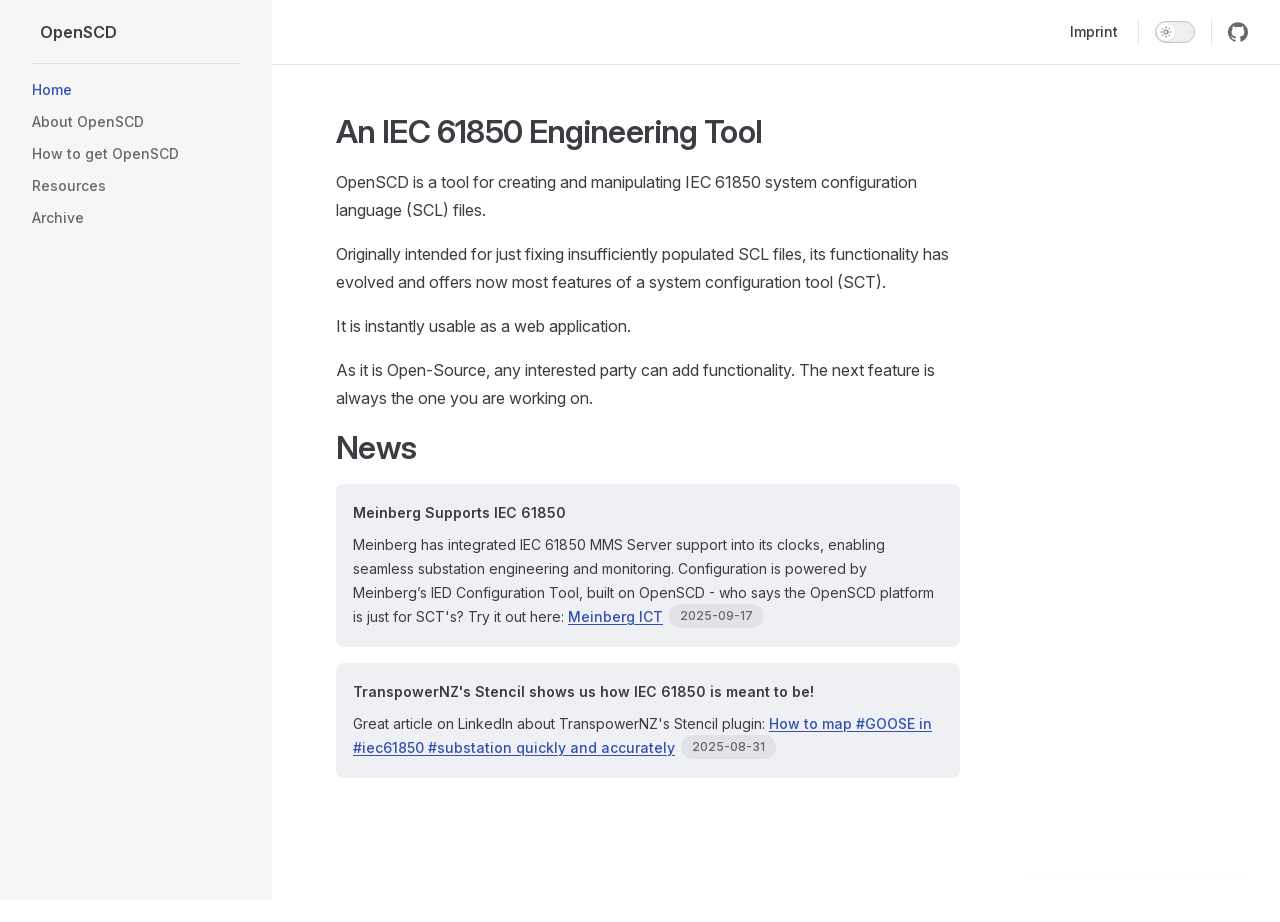
==== index.html @ 410b3055 "Updates" ====
<!DOCTYPE html>
<html lang="en-US" dir="ltr">
  <head>
    <meta charset="utf-8">
    <meta name="viewport" content="width=device-width,initial-scale=1">
    <title>An IEC 61850 Engineering Tool | OpenSCD</title>
    <meta name="description" content="Open Source System Configuration Designer">
    <meta name="generator" content="VitePress v1.6.4">
    <link rel="preload stylesheet" href="/assets/style.BOSx6zLo.css" as="style">
    <link rel="preload stylesheet" href="/vp-icons.css" as="style">
    
    <script type="module" src="/assets/app.Bsr6xIsz.js"></script>
    <link rel="preload" href="/assets/inter-roman-latin.Di8DUHzh.woff2" as="font" type="font/woff2" crossorigin="">
    <link rel="modulepreload" href="/assets/chunks/theme.sZMdFR61.js">
    <link rel="modulepreload" href="/assets/chunks/framework.BD_Yrv4e.js">
    <link rel="modulepreload" href="/assets/index.md.Cbpu2ytN.lean.js">
    <script id="check-dark-mode">(()=>{const e=localStorage.getItem("vitepress-theme-appearance")||"auto",a=window.matchMedia("(prefers-color-scheme: dark)").matches;(!e||e==="auto"?a:e==="dark")&&document.documentElement.classList.add("dark")})();</script>
    <script id="check-mac-os">document.documentElement.classList.toggle("mac",/Mac|iPhone|iPod|iPad/i.test(navigator.platform));</script>
  </head>
  <body>
    <div id="app"><div class="Layout" data-v-5d98c3a5><!--[--><!--]--><!--[--><span tabindex="-1" data-v-0b0ada53></span><a href="#VPContent" class="VPSkipLink visually-hidden" data-v-0b0ada53>Skip to content</a><!--]--><!----><header class="VPNav" data-v-5d98c3a5 data-v-ae24b3ad><div class="VPNavBar" data-v-ae24b3ad data-v-6aa21345><div class="wrapper" data-v-6aa21345><div class="container" data-v-6aa21345><div class="title" data-v-6aa21345><div class="VPNavBarTitle has-sidebar" data-v-6aa21345 data-v-1168a8e4><a class="title" href="/" data-v-1168a8e4><!--[--><!--]--><!--[--><img class="VPImage logo" src="/logo.png" alt data-v-8426fc1a><!--]--><span data-v-1168a8e4>OpenSCD</span><!--[--><!--]--></a></div></div><div class="content" data-v-6aa21345><div class="content-body" data-v-6aa21345><!--[--><!--]--><div class="VPNavBarSearch search" data-v-6aa21345><!----></div><nav aria-labelledby="main-nav-aria-label" class="VPNavBarMenu menu" data-v-6aa21345 data-v-dc692963><span id="main-nav-aria-label" class="visually-hidden" data-v-dc692963> Main Navigation </span><!--[--><!--[--><a class="VPLink link VPNavBarMenuLink" href="/imprint.html" tabindex="0" data-v-dc692963 data-v-e56f3d57><!--[--><span data-v-e56f3d57>Imprint</span><!--]--></a><!--]--><!--]--></nav><!----><div class="VPNavBarAppearance appearance" data-v-6aa21345 data-v-6c893767><button class="VPSwitch VPSwitchAppearance" type="button" role="switch" title aria-checked="false" data-v-6c893767 data-v-5337faa4 data-v-1d5665e3><span class="check" data-v-1d5665e3><span class="icon" data-v-1d5665e3><!--[--><span class="vpi-sun sun" data-v-5337faa4></span><span class="vpi-moon moon" data-v-5337faa4></span><!--]--></span></span></button></div><div class="VPSocialLinks VPNavBarSocialLinks social-links" data-v-6aa21345 data-v-0394ad82 data-v-7bc22406><!--[--><a class="VPSocialLink no-icon" href="https://github.com/OMICRONEnergyOSS" aria-label="github" target="_blank" rel="noopener" data-v-7bc22406 data-v-bd121fe5><span class="vpi-social-github"></span></a><!--]--></div><div class="VPFlyout VPNavBarExtra extra" data-v-6aa21345 data-v-bb2aa2f0 data-v-cf11d7a2><button type="button" class="button" aria-haspopup="true" aria-expanded="false" aria-label="extra navigation" data-v-cf11d7a2><span class="vpi-more-horizontal icon" data-v-cf11d7a2></span></button><div class="menu" data-v-cf11d7a2><div class="VPMenu" data-v-cf11d7a2 data-v-b98bc113><!----><!--[--><!--[--><!----><div class="group" data-v-bb2aa2f0><div class="item appearance" data-v-bb2aa2f0><p class="label" data-v-bb2aa2f0>Appearance</p><div class="appearance-action" data-v-bb2aa2f0><button class="VPSwitch VPSwitchAppearance" type="button" role="switch" title aria-checked="false" data-v-bb2aa2f0 data-v-5337faa4 data-v-1d5665e3><span class="check" data-v-1d5665e3><span class="icon" data-v-1d5665e3><!--[--><span class="vpi-sun sun" data-v-5337faa4></span><span class="vpi-moon moon" data-v-5337faa4></span><!--]--></span></span></button></div></div></div><div class="group" data-v-bb2aa2f0><div class="item social-links" data-v-bb2aa2f0><div class="VPSocialLinks social-links-list" data-v-bb2aa2f0 data-v-7bc22406><!--[--><a class="VPSocialLink no-icon" href="https://github.com/OMICRONEnergyOSS" aria-label="github" target="_blank" rel="noopener" data-v-7bc22406 data-v-bd121fe5><span class="vpi-social-github"></span></a><!--]--></div></div></div><!--]--><!--]--></div></div></div><!--[--><!--]--><button type="button" class="VPNavBarHamburger hamburger" aria-label="mobile navigation" aria-expanded="false" aria-controls="VPNavScreen" data-v-6aa21345 data-v-e5dd9c1c><span class="container" data-v-e5dd9c1c><span class="top" data-v-e5dd9c1c></span><span class="middle" data-v-e5dd9c1c></span><span class="bottom" data-v-e5dd9c1c></span></span></button></div></div></div></div><div class="divider" data-v-6aa21345><div class="divider-line" data-v-6aa21345></div></div></div><!----></header><div class="VPLocalNav has-sidebar empty" data-v-5d98c3a5 data-v-a6f0e41e><div class="container" data-v-a6f0e41e><button class="menu" aria-expanded="false" aria-controls="VPSidebarNav" data-v-a6f0e41e><span class="vpi-align-left menu-icon" data-v-a6f0e41e></span><span class="menu-text" data-v-a6f0e41e>Menu</span></button><div class="VPLocalNavOutlineDropdown" style="--vp-vh:0px;" data-v-a6f0e41e data-v-8a42e2b4><button data-v-8a42e2b4>Return to top</button><!----></div></div></div><aside class="VPSidebar" data-v-5d98c3a5 data-v-319d5ca6><div class="curtain" data-v-319d5ca6></div><nav class="nav" id="VPSidebarNav" aria-labelledby="sidebar-aria-label" tabindex="-1" data-v-319d5ca6><span class="visually-hidden" id="sidebar-aria-label" data-v-319d5ca6> Sidebar Navigation </span><!--[--><!--]--><!--[--><div class="no-transition group" data-v-c40bc020><section class="VPSidebarItem level-0 has-active" data-v-c40bc020 data-v-b3fd67f8><!----><div class="items" data-v-b3fd67f8><!--[--><div class="VPSidebarItem level-1 is-link" data-v-b3fd67f8 data-v-b3fd67f8><div class="item" data-v-b3fd67f8><div class="indicator" data-v-b3fd67f8></div><a class="VPLink link link" href="/" data-v-b3fd67f8><!--[--><p class="text" data-v-b3fd67f8>Home</p><!--]--></a><!----></div><!----></div><div class="VPSidebarItem level-1 is-link" data-v-b3fd67f8 data-v-b3fd67f8><div class="item" data-v-b3fd67f8><div class="indicator" data-v-b3fd67f8></div><a class="VPLink link link" href="/about.html" data-v-b3fd67f8><!--[--><p class="text" data-v-b3fd67f8>About OpenSCD</p><!--]--></a><!----></div><!----></div><div class="VPSidebarItem level-1 is-link" data-v-b3fd67f8 data-v-b3fd67f8><div class="item" data-v-b3fd67f8><div class="indicator" data-v-b3fd67f8></div><a class="VPLink link link" href="/get.html" data-v-b3fd67f8><!--[--><p class="text" data-v-b3fd67f8>How to get OpenSCD</p><!--]--></a><!----></div><!----></div><div class="VPSidebarItem level-1 is-link" data-v-b3fd67f8 data-v-b3fd67f8><div class="item" data-v-b3fd67f8><div class="indicator" data-v-b3fd67f8></div><a class="VPLink link link" href="/resources.html" data-v-b3fd67f8><!--[--><p class="text" data-v-b3fd67f8>Resources</p><!--]--></a><!----></div><!----></div><div class="VPSidebarItem level-1 is-link" data-v-b3fd67f8 data-v-b3fd67f8><div class="item" data-v-b3fd67f8><div class="indicator" data-v-b3fd67f8></div><a class="VPLink link link" href="/archive.html" data-v-b3fd67f8><!--[--><p class="text" data-v-b3fd67f8>Archive</p><!--]--></a><!----></div><!----></div><!--]--></div></section></div><!--]--><!--[--><!--]--></nav></aside><div class="VPContent has-sidebar" id="VPContent" data-v-5d98c3a5 data-v-1428d186><div class="VPDoc has-sidebar has-aside" data-v-1428d186 data-v-39a288b8><!--[--><!--]--><div class="container" data-v-39a288b8><div class="aside" data-v-39a288b8><div class="aside-curtain" data-v-39a288b8></div><div class="aside-container" data-v-39a288b8><div class="aside-content" data-v-39a288b8><div class="VPDocAside" data-v-39a288b8 data-v-3f215769><!--[--><!--]--><!--[--><!--]--><nav aria-labelledby="doc-outline-aria-label" class="VPDocAsideOutline" data-v-3f215769 data-v-a5bbad30><div class="content" data-v-a5bbad30><div class="outline-marker" data-v-a5bbad30></div><div aria-level="2" class="outline-title" id="doc-outline-aria-label" role="heading" data-v-a5bbad30>On this page</div><ul class="VPDocOutlineItem root" data-v-a5bbad30 data-v-b933a997><!--[--><!--]--></ul></div></nav><!--[--><!--]--><div class="spacer" data-v-3f215769></div><!--[--><!--]--><!----><!--[--><!--]--><!--[--><!--]--></div></div></div></div><div class="content" data-v-39a288b8><div class="content-container" data-v-39a288b8><!--[--><!--]--><main class="main" data-v-39a288b8><div style="position:relative;" class="vp-doc _" data-v-39a288b8><div><h1 id="an-iec-61850-engineering-tool" tabindex="-1">An IEC 61850 Engineering Tool <a class="header-anchor" href="#an-iec-61850-engineering-tool" aria-label="Permalink to &quot;An IEC 61850 Engineering Tool&quot;">​</a></h1><p>OpenSCD is a tool for creating and manipulating IEC 61850 system configuration language (SCL) files.</p><p>Originally intended for just fixing insufficiently populated SCL files, its functionality has evolved and offers now most features of a system configuration tool (SCT).</p><p>It is instantly usable as a web application.</p><p>As it is Open-Source, any interested party can add functionality. The next feature is always the one you are working on.</p><h1 id="news" tabindex="-1">News <a class="header-anchor" href="#news" aria-label="Permalink to &quot;News&quot;">​</a></h1><div class="info custom-block"><p class="custom-block-title">Meinberg Supports IEC 61850</p><p>Meinberg has integrated IEC 61850 MMS Server support into its clocks, enabling seamless substation engineering and monitoring. Configuration is powered by Meinberg’s IED Configuration Tool, built on OpenSCD - who says the OpenSCD platform is just for SCT&#39;s? Try it out here: <a href="https://meinberg-sync.github.io/mbg-open-scd" target="_blank" rel="noreferrer">Meinberg ICT</a> <span class="VPBadge info"><!--[-->2025-09-17<!--]--></span></p></div><div class="info custom-block"><p class="custom-block-title">TranspowerNZ&#39;s Stencil shows us how IEC 61850 is meant to be!</p><p>Great article on LinkedIn about TranspowerNZ&#39;s Stencil plugin: <a href="https://www.linkedin.com/feed/update/urn:li:activity:7362026193035939842/" target="_blank" rel="noreferrer">How to map #GOOSE in #iec61850 #substation quickly and accurately</a> <span class="VPBadge info"><!--[-->2025-08-31<!--]--></span></p></div></div></div></main><!----><!--[--><!--]--></div></div></div><!--[--><!--]--></div></div><footer class="VPFooter has-sidebar" data-v-5d98c3a5 data-v-e315a0ad><div class="container" data-v-e315a0ad><p class="message" data-v-e315a0ad>This project is licensed under the Apache License 2.0</p><p class="copyright" data-v-e315a0ad>Copyright © 2022 OMICRON electronics GmbH</p></div></footer><!--[--><!--]--></div></div>
    <script>window.__VP_HASH_MAP__=JSON.parse("{\"about.md\":\"CYHc0SKb\",\"archive.md\":\"7HQ82bVo\",\"get.md\":\"CptRTWkY\",\"imprint.md\":\"DN02DMeR\",\"index.md\":\"Cbpu2ytN\",\"resources.md\":\"CSwoqFav\"}");window.__VP_SITE_DATA__=JSON.parse("{\"lang\":\"en-US\",\"dir\":\"ltr\",\"title\":\"OpenSCD\",\"description\":\"Open Source System Configuration Designer\",\"base\":\"/\",\"head\":[],\"router\":{\"prefetchLinks\":true},\"appearance\":true,\"themeConfig\":{\"nav\":[{\"link\":\"imprint\",\"text\":\"Imprint\"}],\"sidebar\":[{\"link\":\"/\",\"text\":\"Home\",\"docFooterText\":\"Copyright © 2022 OMICRON electronics GmbH\"},{\"link\":\"about\",\"text\":\"About OpenSCD\"},{\"link\":\"get\",\"text\":\"How to get OpenSCD\"},{\"link\":\"resources\",\"text\":\"Resources\"},{\"link\":\"archive\",\"text\":\"Archive\"}],\"socialLinks\":[{\"icon\":\"github\",\"link\":\"https://github.com/OMICRONEnergyOSS\"}],\"logo\":\"/logo.png\",\"outline\":[2,3],\"footer\":{\"message\":\"This project is licensed under the Apache License 2.0\",\"copyright\":\"Copyright © 2022 OMICRON electronics GmbH\"},\"docFooter\":{\"prev\":false,\"next\":false}},\"locales\":{},\"scrollOffset\":134,\"cleanUrls\":false}");</script>
    
  </body>
</html>
---- assets/style.BOSx6zLo.css ----
@font-face{font-family:Inter;font-style:normal;font-weight:100 900;font-display:swap;src:url(/assets/inter-roman-cyrillic-ext.BBPuwvHQ.woff2) format("woff2");unicode-range:U+0460-052F,U+1C80-1C88,U+20B4,U+2DE0-2DFF,U+A640-A69F,U+FE2E-FE2F}@font-face{font-family:Inter;font-style:normal;font-weight:100 900;font-display:swap;src:url(/assets/inter-roman-cyrillic.C5lxZ8CY.woff2) format("woff2");unicode-range:U+0301,U+0400-045F,U+0490-0491,U+04B0-04B1,U+2116}@font-face{font-family:Inter;font-style:normal;font-weight:100 900;font-display:swap;src:url(/assets/inter-roman-greek-ext.CqjqNYQ-.woff2) format("woff2");unicode-range:U+1F00-1FFF}@font-face{font-family:Inter;font-style:normal;font-weight:100 900;font-display:swap;src:url(/assets/inter-roman-greek.BBVDIX6e.woff2) format("woff2");unicode-range:U+0370-0377,U+037A-037F,U+0384-038A,U+038C,U+038E-03A1,U+03A3-03FF}@font-face{font-family:Inter;font-style:normal;font-weight:100 900;font-display:swap;src:url(/assets/inter-roman-vietnamese.BjW4sHH5.woff2) format("woff2");unicode-range:U+0102-0103,U+0110-0111,U+0128-0129,U+0168-0169,U+01A0-01A1,U+01AF-01B0,U+0300-0301,U+0303-0304,U+0308-0309,U+0323,U+0329,U+1EA0-1EF9,U+20AB}@font-face{font-family:Inter;font-style:normal;font-weight:100 900;font-display:swap;src:url(/assets/inter-roman-latin-ext.4ZJIpNVo.woff2) format("woff2");unicode-range:U+0100-02AF,U+0304,U+0308,U+0329,U+1E00-1E9F,U+1EF2-1EFF,U+2020,U+20A0-20AB,U+20AD-20C0,U+2113,U+2C60-2C7F,U+A720-A7FF}@font-face{font-family:Inter;font-style:normal;font-weight:100 900;font-display:swap;src:url(/assets/inter-roman-latin.Di8DUHzh.woff2) format("woff2");unicode-range:U+0000-00FF,U+0131,U+0152-0153,U+02BB-02BC,U+02C6,U+02DA,U+02DC,U+0304,U+0308,U+0329,U+2000-206F,U+2074,U+20AC,U+2122,U+2191,U+2193,U+2212,U+2215,U+FEFF,U+FFFD}@font-face{font-family:Inter;font-style:italic;font-weight:100 900;font-display:swap;src:url(/assets/inter-italic-cyrillic-ext.r48I6akx.woff2) format("woff2");unicode-range:U+0460-052F,U+1C80-1C88,U+20B4,U+2DE0-2DFF,U+A640-A69F,U+FE2E-FE2F}@font-face{font-family:Inter;font-style:italic;font-weight:100 900;font-display:swap;src:url(/assets/inter-italic-cyrillic.By2_1cv3.woff2) format("woff2");unicode-range:U+0301,U+0400-045F,U+0490-0491,U+04B0-04B1,U+2116}@font-face{font-family:Inter;font-style:italic;font-weight:100 900;font-display:swap;src:url(/assets/inter-italic-greek-ext.1u6EdAuj.woff2) format("woff2");unicode-range:U+1F00-1FFF}@font-face{font-family:Inter;font-style:italic;font-weight:100 900;font-display:swap;src:url(/assets/inter-italic-greek.DJ8dCoTZ.woff2) format("woff2");unicode-range:U+0370-0377,U+037A-037F,U+0384-038A,U+038C,U+038E-03A1,U+03A3-03FF}@font-face{font-family:Inter;font-style:italic;font-weight:100 900;font-display:swap;src:url(/assets/inter-italic-vietnamese.BSbpV94h.woff2) format("woff2");unicode-range:U+0102-0103,U+0110-0111,U+0128-0129,U+0168-0169,U+01A0-01A1,U+01AF-01B0,U+0300-0301,U+0303-0304,U+0308-0309,U+0323,U+0329,U+1EA0-1EF9,U+20AB}@font-face{font-family:Inter;font-style:italic;font-weight:100 900;font-display:swap;src:url(/assets/inter-italic-latin-ext.CN1xVJS-.woff2) format("woff2");unicode-range:U+0100-02AF,U+0304,U+0308,U+0329,U+1E00-1E9F,U+1EF2-1EFF,U+2020,U+20A0-20AB,U+20AD-20C0,U+2113,U+2C60-2C7F,U+A720-A7FF}@font-face{font-family:Inter;font-style:italic;font-weight:100 900;font-display:swap;src:url(/assets/inter-italic-latin.C2AdPX0b.woff2) format("woff2");unicode-range:U+0000-00FF,U+0131,U+0152-0153,U+02BB-02BC,U+02C6,U+02DA,U+02DC,U+0304,U+0308,U+0329,U+2000-206F,U+2074,U+20AC,U+2122,U+2191,U+2193,U+2212,U+2215,U+FEFF,U+FFFD}@font-face{font-family:Punctuation SC;font-weight:400;src:local("PingFang SC Regular"),local("Noto Sans CJK SC"),local("Microsoft YaHei");unicode-range:U+201C,U+201D,U+2018,U+2019,U+2E3A,U+2014,U+2013,U+2026,U+00B7,U+007E,U+002F}@font-face{font-family:Punctuation SC;font-weight:500;src:local("PingFang SC Medium"),local("Noto Sans CJK SC"),local("Microsoft YaHei");unicode-range:U+201C,U+201D,U+2018,U+2019,U+2E3A,U+2014,U+2013,U+2026,U+00B7,U+007E,U+002F}@font-face{font-family:Punctuation SC;font-weight:600;src:local("PingFang SC Semibold"),local("Noto Sans CJK SC Bold"),local("Microsoft YaHei Bold");unicode-range:U+201C,U+201D,U+2018,U+2019,U+2E3A,U+2014,U+2013,U+2026,U+00B7,U+007E,U+002F}@font-face{font-family:Punctuation SC;font-weight:700;src:local("PingFang SC Semibold"),local("Noto Sans CJK SC Bold"),local("Microsoft YaHei Bold");unicode-range:U+201C,U+201D,U+2018,U+2019,U+2E3A,U+2014,U+2013,U+2026,U+00B7,U+007E,U+002F}:root{--vp-c-white: #ffffff;--vp-c-black: #000000;--vp-c-neutral: var(--vp-c-black);--vp-c-neutral-inverse: var(--vp-c-white)}.dark{--vp-c-neutral: var(--vp-c-white);--vp-c-neutral-inverse: var(--vp-c-black)}:root{--vp-c-gray-1: #dddde3;--vp-c-gray-2: #e4e4e9;--vp-c-gray-3: #ebebef;--vp-c-gray-soft: rgba(142, 150, 170, .14);--vp-c-indigo-1: #3451b2;--vp-c-indigo-2: #3a5ccc;--vp-c-indigo-3: #5672cd;--vp-c-indigo-soft: rgba(100, 108, 255, .14);--vp-c-purple-1: #6f42c1;--vp-c-purple-2: #7e4cc9;--vp-c-purple-3: #8e5cd9;--vp-c-purple-soft: rgba(159, 122, 234, .14);--vp-c-green-1: #18794e;--vp-c-green-2: #299764;--vp-c-green-3: #30a46c;--vp-c-green-soft: rgba(16, 185, 129, .14);--vp-c-yellow-1: #915930;--vp-c-yellow-2: #946300;--vp-c-yellow-3: #9f6a00;--vp-c-yellow-soft: rgba(234, 179, 8, .14);--vp-c-red-1: #b8272c;--vp-c-red-2: #d5393e;--vp-c-red-3: #e0575b;--vp-c-red-soft: rgba(244, 63, 94, .14);--vp-c-sponsor: #db2777}.dark{--vp-c-gray-1: #515c67;--vp-c-gray-2: #414853;--vp-c-gray-3: #32363f;--vp-c-gray-soft: rgba(101, 117, 133, .16);--vp-c-indigo-1: #a8b1ff;--vp-c-indigo-2: #5c73e7;--vp-c-indigo-3: #3e63dd;--vp-c-indigo-soft: rgba(100, 108, 255, .16);--vp-c-purple-1: #c8abfa;--vp-c-purple-2: #a879e6;--vp-c-purple-3: #8e5cd9;--vp-c-purple-soft: rgba(159, 122, 234, .16);--vp-c-green-1: #3dd68c;--vp-c-green-2: #30a46c;--vp-c-green-3: #298459;--vp-c-green-soft: rgba(16, 185, 129, .16);--vp-c-yellow-1: #f9b44e;--vp-c-yellow-2: #da8b17;--vp-c-yellow-3: #a46a0a;--vp-c-yellow-soft: rgba(234, 179, 8, .16);--vp-c-red-1: #f66f81;--vp-c-red-2: #f14158;--vp-c-red-3: #b62a3c;--vp-c-red-soft: rgba(244, 63, 94, .16)}:root{--vp-c-bg: #ffffff;--vp-c-bg-alt: #f6f6f7;--vp-c-bg-elv: #ffffff;--vp-c-bg-soft: #f6f6f7}.dark{--vp-c-bg: #1b1b1f;--vp-c-bg-alt: #161618;--vp-c-bg-elv: #202127;--vp-c-bg-soft: #202127}:root{--vp-c-border: #c2c2c4;--vp-c-divider: #e2e2e3;--vp-c-gutter: #e2e2e3}.dark{--vp-c-border: #3c3f44;--vp-c-divider: #2e2e32;--vp-c-gutter: #000000}:root{--vp-c-text-1: #3c3c43;--vp-c-text-2: #67676c;--vp-c-text-3: #929295}.dark{--vp-c-text-1: #dfdfd6;--vp-c-text-2: #98989f;--vp-c-text-3: #6a6a71}:root{--vp-c-default-1: var(--vp-c-gray-1);--vp-c-default-2: var(--vp-c-gray-2);--vp-c-default-3: var(--vp-c-gray-3);--vp-c-default-soft: var(--vp-c-gray-soft);--vp-c-brand-1: var(--vp-c-indigo-1);--vp-c-brand-2: var(--vp-c-indigo-2);--vp-c-brand-3: var(--vp-c-indigo-3);--vp-c-brand-soft: var(--vp-c-indigo-soft);--vp-c-brand: var(--vp-c-brand-1);--vp-c-tip-1: var(--vp-c-brand-1);--vp-c-tip-2: var(--vp-c-brand-2);--vp-c-tip-3: var(--vp-c-brand-3);--vp-c-tip-soft: var(--vp-c-brand-soft);--vp-c-note-1: var(--vp-c-brand-1);--vp-c-note-2: var(--vp-c-brand-2);--vp-c-note-3: var(--vp-c-brand-3);--vp-c-note-soft: var(--vp-c-brand-soft);--vp-c-success-1: var(--vp-c-green-1);--vp-c-success-2: var(--vp-c-green-2);--vp-c-success-3: var(--vp-c-green-3);--vp-c-success-soft: var(--vp-c-green-soft);--vp-c-important-1: var(--vp-c-purple-1);--vp-c-important-2: var(--vp-c-purple-2);--vp-c-important-3: var(--vp-c-purple-3);--vp-c-important-soft: var(--vp-c-purple-soft);--vp-c-warning-1: var(--vp-c-yellow-1);--vp-c-warning-2: var(--vp-c-yellow-2);--vp-c-warning-3: var(--vp-c-yellow-3);--vp-c-warning-soft: var(--vp-c-yellow-soft);--vp-c-danger-1: var(--vp-c-red-1);--vp-c-danger-2: var(--vp-c-red-2);--vp-c-danger-3: var(--vp-c-red-3);--vp-c-danger-soft: var(--vp-c-red-soft);--vp-c-caution-1: var(--vp-c-red-1);--vp-c-caution-2: var(--vp-c-red-2);--vp-c-caution-3: var(--vp-c-red-3);--vp-c-caution-soft: var(--vp-c-red-soft)}:root{--vp-font-family-base: "Inter", ui-sans-serif, system-ui, sans-serif, "Apple Color Emoji", "Segoe UI Emoji", "Segoe UI Symbol", "Noto Color Emoji";--vp-font-family-mono: ui-monospace, "Menlo", "Monaco", "Consolas", "Liberation Mono", "Courier New", monospace;font-optical-sizing:auto}:root:where(:lang(zh)){--vp-font-family-base: "Punctuation SC", "Inter", ui-sans-serif, system-ui, sans-serif, "Apple Color Emoji", "Segoe UI Emoji", "Segoe UI Symbol", "Noto Color Emoji"}:root{--vp-shadow-1: 0 1px 2px rgba(0, 0, 0, .04), 0 1px 2px rgba(0, 0, 0, .06);--vp-shadow-2: 0 3px 12px rgba(0, 0, 0, .07), 0 1px 4px rgba(0, 0, 0, .07);--vp-shadow-3: 0 12px 32px rgba(0, 0, 0, .1), 0 2px 6px rgba(0, 0, 0, .08);--vp-shadow-4: 0 14px 44px rgba(0, 0, 0, .12), 0 3px 9px rgba(0, 0, 0, .12);--vp-shadow-5: 0 18px 56px rgba(0, 0, 0, .16), 0 4px 12px rgba(0, 0, 0, .16)}:root{--vp-z-index-footer: 10;--vp-z-index-local-nav: 20;--vp-z-index-nav: 30;--vp-z-index-layout-top: 40;--vp-z-index-backdrop: 50;--vp-z-index-sidebar: 60}@media (min-width: 960px){:root{--vp-z-index-sidebar: 25}}:root{--vp-layout-max-width: 1440px}:root{--vp-header-anchor-symbol: "#"}:root{--vp-code-line-height: 1.7;--vp-code-font-size: .875em;--vp-code-color: var(--vp-c-brand-1);--vp-code-link-color: var(--vp-c-brand-1);--vp-code-link-hover-color: var(--vp-c-brand-2);--vp-code-bg: var(--vp-c-default-soft);--vp-code-block-color: var(--vp-c-text-2);--vp-code-block-bg: var(--vp-c-bg-alt);--vp-code-block-divider-color: var(--vp-c-gutter);--vp-code-lang-color: var(--vp-c-text-3);--vp-code-line-highlight-color: var(--vp-c-default-soft);--vp-code-line-number-color: var(--vp-c-text-3);--vp-code-line-diff-add-color: var(--vp-c-success-soft);--vp-code-line-diff-add-symbol-color: var(--vp-c-success-1);--vp-code-line-diff-remove-color: var(--vp-c-danger-soft);--vp-code-line-diff-remove-symbol-color: var(--vp-c-danger-1);--vp-code-line-warning-color: var(--vp-c-warning-soft);--vp-code-line-error-color: var(--vp-c-danger-soft);--vp-code-copy-code-border-color: var(--vp-c-divider);--vp-code-copy-code-bg: var(--vp-c-bg-soft);--vp-code-copy-code-hover-border-color: var(--vp-c-divider);--vp-code-copy-code-hover-bg: var(--vp-c-bg);--vp-code-copy-code-active-text: var(--vp-c-text-2);--vp-code-copy-copied-text-content: "Copied";--vp-code-tab-divider: var(--vp-code-block-divider-color);--vp-code-tab-text-color: var(--vp-c-text-2);--vp-code-tab-bg: var(--vp-code-block-bg);--vp-code-tab-hover-text-color: var(--vp-c-text-1);--vp-code-tab-active-text-color: var(--vp-c-text-1);--vp-code-tab-active-bar-color: var(--vp-c-brand-1)}:lang(es),:lang(pt){--vp-code-copy-copied-text-content: "Copiado"}:lang(fa){--vp-code-copy-copied-text-content: "کپی شد"}:lang(ko){--vp-code-copy-copied-text-content: "복사됨"}:lang(ru){--vp-code-copy-copied-text-content: "Скопировано"}:lang(zh){--vp-code-copy-copied-text-content: "已复制"}:root{--vp-button-brand-border: transparent;--vp-button-brand-text: var(--vp-c-white);--vp-button-brand-bg: var(--vp-c-brand-3);--vp-button-brand-hover-border: transparent;--vp-button-brand-hover-text: var(--vp-c-white);--vp-button-brand-hover-bg: var(--vp-c-brand-2);--vp-button-brand-active-border: transparent;--vp-button-brand-active-text: var(--vp-c-white);--vp-button-brand-active-bg: var(--vp-c-brand-1);--vp-button-alt-border: transparent;--vp-button-alt-text: var(--vp-c-text-1);--vp-button-alt-bg: var(--vp-c-default-3);--vp-button-alt-hover-border: transparent;--vp-button-alt-hover-text: var(--vp-c-text-1);--vp-button-alt-hover-bg: var(--vp-c-default-2);--vp-button-alt-active-border: transparent;--vp-button-alt-active-text: var(--vp-c-text-1);--vp-button-alt-active-bg: var(--vp-c-default-1);--vp-button-sponsor-border: var(--vp-c-text-2);--vp-button-sponsor-text: var(--vp-c-text-2);--vp-button-sponsor-bg: transparent;--vp-button-sponsor-hover-border: var(--vp-c-sponsor);--vp-button-sponsor-hover-text: var(--vp-c-sponsor);--vp-button-sponsor-hover-bg: transparent;--vp-button-sponsor-active-border: var(--vp-c-sponsor);--vp-button-sponsor-active-text: var(--vp-c-sponsor);--vp-button-sponsor-active-bg: transparent}:root{--vp-custom-block-font-size: 14px;--vp-custom-block-code-font-size: 13px;--vp-custom-block-info-border: transparent;--vp-custom-block-info-text: var(--vp-c-text-1);--vp-custom-block-info-bg: var(--vp-c-default-soft);--vp-custom-block-info-code-bg: var(--vp-c-default-soft);--vp-custom-block-note-border: transparent;--vp-custom-block-note-text: var(--vp-c-text-1);--vp-custom-block-note-bg: var(--vp-c-default-soft);--vp-custom-block-note-code-bg: var(--vp-c-default-soft);--vp-custom-block-tip-border: transparent;--vp-custom-block-tip-text: var(--vp-c-text-1);--vp-custom-block-tip-bg: var(--vp-c-tip-soft);--vp-custom-block-tip-code-bg: var(--vp-c-tip-soft);--vp-custom-block-important-border: transparent;--vp-custom-block-important-text: var(--vp-c-text-1);--vp-custom-block-important-bg: var(--vp-c-important-soft);--vp-custom-block-important-code-bg: var(--vp-c-important-soft);--vp-custom-block-warning-border: transparent;--vp-custom-block-warning-text: var(--vp-c-text-1);--vp-custom-block-warning-bg: var(--vp-c-warning-soft);--vp-custom-block-warning-code-bg: var(--vp-c-warning-soft);--vp-custom-block-danger-border: transparent;--vp-custom-block-danger-text: var(--vp-c-text-1);--vp-custom-block-danger-bg: var(--vp-c-danger-soft);--vp-custom-block-danger-code-bg: var(--vp-c-danger-soft);--vp-custom-block-caution-border: transparent;--vp-custom-block-caution-text: var(--vp-c-text-1);--vp-custom-block-caution-bg: var(--vp-c-caution-soft);--vp-custom-block-caution-code-bg: var(--vp-c-caution-soft);--vp-custom-block-details-border: var(--vp-custom-block-info-border);--vp-custom-block-details-text: var(--vp-custom-block-info-text);--vp-custom-block-details-bg: var(--vp-custom-block-info-bg);--vp-custom-block-details-code-bg: var(--vp-custom-block-info-code-bg)}:root{--vp-input-border-color: var(--vp-c-border);--vp-input-bg-color: var(--vp-c-bg-alt);--vp-input-switch-bg-color: var(--vp-c-default-soft)}:root{--vp-nav-height: 64px;--vp-nav-bg-color: var(--vp-c-bg);--vp-nav-screen-bg-color: var(--vp-c-bg);--vp-nav-logo-height: 24px}.hide-nav{--vp-nav-height: 0px}.hide-nav .VPSidebar{--vp-nav-height: 22px}:root{--vp-local-nav-bg-color: var(--vp-c-bg)}:root{--vp-sidebar-width: 272px;--vp-sidebar-bg-color: var(--vp-c-bg-alt)}:root{--vp-backdrop-bg-color: rgba(0, 0, 0, .6)}:root{--vp-home-hero-name-color: var(--vp-c-brand-1);--vp-home-hero-name-background: transparent;--vp-home-hero-image-background-image: none;--vp-home-hero-image-filter: none}:root{--vp-badge-info-border: transparent;--vp-badge-info-text: var(--vp-c-text-2);--vp-badge-info-bg: var(--vp-c-default-soft);--vp-badge-tip-border: transparent;--vp-badge-tip-text: var(--vp-c-tip-1);--vp-badge-tip-bg: var(--vp-c-tip-soft);--vp-badge-warning-border: transparent;--vp-badge-warning-text: var(--vp-c-warning-1);--vp-badge-warning-bg: var(--vp-c-warning-soft);--vp-badge-danger-border: transparent;--vp-badge-danger-text: var(--vp-c-danger-1);--vp-badge-danger-bg: var(--vp-c-danger-soft)}:root{--vp-carbon-ads-text-color: var(--vp-c-text-1);--vp-carbon-ads-poweredby-color: var(--vp-c-text-2);--vp-carbon-ads-bg-color: var(--vp-c-bg-soft);--vp-carbon-ads-hover-text-color: var(--vp-c-brand-1);--vp-carbon-ads-hover-poweredby-color: var(--vp-c-text-1)}:root{--vp-local-search-bg: var(--vp-c-bg);--vp-local-search-result-bg: var(--vp-c-bg);--vp-local-search-result-border: var(--vp-c-divider);--vp-local-search-result-selected-bg: var(--vp-c-bg);--vp-local-search-result-selected-border: var(--vp-c-brand-1);--vp-local-search-highlight-bg: var(--vp-c-brand-1);--vp-local-search-highlight-text: var(--vp-c-neutral-inverse)}@media (prefers-reduced-motion: reduce){*,:before,:after{animation-delay:-1ms!important;animation-duration:1ms!important;animation-iteration-count:1!important;background-attachment:initial!important;scroll-behavior:auto!important;transition-duration:0s!important;transition-delay:0s!important}}*,:before,:after{box-sizing:border-box}html{line-height:1.4;font-size:16px;-webkit-text-size-adjust:100%}html.dark{color-scheme:dark}body{margin:0;width:100%;min-width:320px;min-height:100vh;line-height:24px;font-family:var(--vp-font-family-base);font-size:16px;font-weight:400;color:var(--vp-c-text-1);background-color:var(--vp-c-bg);font-synthesis:style;text-rendering:optimizeLegibility;-webkit-font-smoothing:antialiased;-moz-osx-font-smoothing:grayscale}main{display:block}h1,h2,h3,h4,h5,h6{margin:0;line-height:24px;font-size:16px;font-weight:400}p{margin:0}strong,b{font-weight:600}a,area,button,[role=button],input,label,select,summary,textarea{touch-action:manipulation}a{color:inherit;text-decoration:inherit}ol,ul{list-style:none;margin:0;padding:0}blockquote{margin:0}pre,code,kbd,samp{font-family:var(--vp-font-family-mono)}img,svg,video,canvas,audio,iframe,embed,object{display:block}figure{margin:0}img,video{max-width:100%;height:auto}button,input,optgroup,select,textarea{border:0;padding:0;line-height:inherit;color:inherit}button{padding:0;font-family:inherit;background-color:transparent;background-image:none}button:enabled,[role=button]:enabled{cursor:pointer}button:focus,button:focus-visible{outline:1px dotted;outline:4px auto -webkit-focus-ring-color}button:focus:not(:focus-visible){outline:none!important}input:focus,textarea:focus,select:focus{outline:none}table{border-collapse:collapse}input{background-color:transparent}input:-ms-input-placeholder,textarea:-ms-input-placeholder{color:var(--vp-c-text-3)}input::-ms-input-placeholder,textarea::-ms-input-placeholder{color:var(--vp-c-text-3)}input::placeholder,textarea::placeholder{color:var(--vp-c-text-3)}input::-webkit-outer-spin-button,input::-webkit-inner-spin-button{-webkit-appearance:none;margin:0}input[type=number]{-moz-appearance:textfield}textarea{resize:vertical}select{-webkit-appearance:none}fieldset{margin:0;padding:0}h1,h2,h3,h4,h5,h6,li,p{overflow-wrap:break-word}vite-error-overlay{z-index:9999}mjx-container{overflow-x:auto}mjx-container>svg{display:inline-block;margin:auto}[class^=vpi-],[class*=" vpi-"],.vp-icon{width:1em;height:1em}[class^=vpi-].bg,[class*=" vpi-"].bg,.vp-icon.bg{background-size:100% 100%;background-color:transparent}[class^=vpi-]:not(.bg),[class*=" vpi-"]:not(.bg),.vp-icon:not(.bg){-webkit-mask:var(--icon) no-repeat;mask:var(--icon) no-repeat;-webkit-mask-size:100% 100%;mask-size:100% 100%;background-color:currentColor;color:inherit}.vpi-align-left{--icon: url("data:image/svg+xml,%3Csvg xmlns='http://www.w3.org/2000/svg' fill='none' stroke='currentColor' stroke-linecap='round' stroke-linejoin='round' stroke-width='2' viewBox='0 0 24 24'%3E%3Cpath d='M21 6H3M15 12H3M17 18H3'/%3E%3C/svg%3E")}.vpi-arrow-right,.vpi-arrow-down,.vpi-arrow-left,.vpi-arrow-up{--icon: url("data:image/svg+xml,%3Csvg xmlns='http://www.w3.org/2000/svg' fill='none' stroke='currentColor' stroke-linecap='round' stroke-linejoin='round' stroke-width='2' viewBox='0 0 24 24'%3E%3Cpath d='M5 12h14M12 5l7 7-7 7'/%3E%3C/svg%3E")}.vpi-chevron-right,.vpi-chevron-down,.vpi-chevron-left,.vpi-chevron-up{--icon: url("data:image/svg+xml,%3Csvg xmlns='http://www.w3.org/2000/svg' fill='none' stroke='currentColor' stroke-linecap='round' stroke-linejoin='round' stroke-width='2' viewBox='0 0 24 24'%3E%3Cpath d='m9 18 6-6-6-6'/%3E%3C/svg%3E")}.vpi-chevron-down,.vpi-arrow-down{transform:rotate(90deg)}.vpi-chevron-left,.vpi-arrow-left{transform:rotate(180deg)}.vpi-chevron-up,.vpi-arrow-up{transform:rotate(-90deg)}.vpi-square-pen{--icon: url("data:image/svg+xml,%3Csvg xmlns='http://www.w3.org/2000/svg' fill='none' stroke='currentColor' stroke-linecap='round' stroke-linejoin='round' stroke-width='2' viewBox='0 0 24 24'%3E%3Cpath d='M12 3H5a2 2 0 0 0-2 2v14a2 2 0 0 0 2 2h14a2 2 0 0 0 2-2v-7'/%3E%3Cpath d='M18.375 2.625a2.121 2.121 0 1 1 3 3L12 15l-4 1 1-4Z'/%3E%3C/svg%3E")}.vpi-plus{--icon: url("data:image/svg+xml,%3Csvg xmlns='http://www.w3.org/2000/svg' fill='none' stroke='currentColor' stroke-linecap='round' stroke-linejoin='round' stroke-width='2' viewBox='0 0 24 24'%3E%3Cpath d='M5 12h14M12 5v14'/%3E%3C/svg%3E")}.vpi-sun{--icon: url("data:image/svg+xml,%3Csvg xmlns='http://www.w3.org/2000/svg' fill='none' stroke='currentColor' stroke-linecap='round' stroke-linejoin='round' stroke-width='2' viewBox='0 0 24 24'%3E%3Ccircle cx='12' cy='12' r='4'/%3E%3Cpath d='M12 2v2M12 20v2M4.93 4.93l1.41 1.41M17.66 17.66l1.41 1.41M2 12h2M20 12h2M6.34 17.66l-1.41 1.41M19.07 4.93l-1.41 1.41'/%3E%3C/svg%3E")}.vpi-moon{--icon: url("data:image/svg+xml,%3Csvg xmlns='http://www.w3.org/2000/svg' fill='none' stroke='currentColor' stroke-linecap='round' stroke-linejoin='round' stroke-width='2' viewBox='0 0 24 24'%3E%3Cpath d='M12 3a6 6 0 0 0 9 9 9 9 0 1 1-9-9Z'/%3E%3C/svg%3E")}.vpi-more-horizontal{--icon: url("data:image/svg+xml,%3Csvg xmlns='http://www.w3.org/2000/svg' fill='none' stroke='currentColor' stroke-linecap='round' stroke-linejoin='round' stroke-width='2' viewBox='0 0 24 24'%3E%3Ccircle cx='12' cy='12' r='1'/%3E%3Ccircle cx='19' cy='12' r='1'/%3E%3Ccircle cx='5' cy='12' r='1'/%3E%3C/svg%3E")}.vpi-languages{--icon: url("data:image/svg+xml,%3Csvg xmlns='http://www.w3.org/2000/svg' fill='none' stroke='currentColor' stroke-linecap='round' stroke-linejoin='round' stroke-width='2' viewBox='0 0 24 24'%3E%3Cpath d='m5 8 6 6M4 14l6-6 2-3M2 5h12M7 2h1M22 22l-5-10-5 10M14 18h6'/%3E%3C/svg%3E")}.vpi-heart{--icon: url("data:image/svg+xml,%3Csvg xmlns='http://www.w3.org/2000/svg' fill='none' stroke='currentColor' stroke-linecap='round' stroke-linejoin='round' stroke-width='2' viewBox='0 0 24 24'%3E%3Cpath d='M19 14c1.49-1.46 3-3.21 3-5.5A5.5 5.5 0 0 0 16.5 3c-1.76 0-3 .5-4.5 2-1.5-1.5-2.74-2-4.5-2A5.5 5.5 0 0 0 2 8.5c0 2.3 1.5 4.05 3 5.5l7 7Z'/%3E%3C/svg%3E")}.vpi-search{--icon: url("data:image/svg+xml,%3Csvg xmlns='http://www.w3.org/2000/svg' fill='none' stroke='currentColor' stroke-linecap='round' stroke-linejoin='round' stroke-width='2' viewBox='0 0 24 24'%3E%3Ccircle cx='11' cy='11' r='8'/%3E%3Cpath d='m21 21-4.3-4.3'/%3E%3C/svg%3E")}.vpi-layout-list{--icon: url("data:image/svg+xml,%3Csvg xmlns='http://www.w3.org/2000/svg' fill='none' stroke='currentColor' stroke-linecap='round' stroke-linejoin='round' stroke-width='2' viewBox='0 0 24 24'%3E%3Crect width='7' height='7' x='3' y='3' rx='1'/%3E%3Crect width='7' height='7' x='3' y='14' rx='1'/%3E%3Cpath d='M14 4h7M14 9h7M14 15h7M14 20h7'/%3E%3C/svg%3E")}.vpi-delete{--icon: url("data:image/svg+xml,%3Csvg xmlns='http://www.w3.org/2000/svg' fill='none' stroke='currentColor' stroke-linecap='round' stroke-linejoin='round' stroke-width='2' viewBox='0 0 24 24'%3E%3Cpath d='M20 5H9l-7 7 7 7h11a2 2 0 0 0 2-2V7a2 2 0 0 0-2-2ZM18 9l-6 6M12 9l6 6'/%3E%3C/svg%3E")}.vpi-corner-down-left{--icon: url("data:image/svg+xml,%3Csvg xmlns='http://www.w3.org/2000/svg' fill='none' stroke='currentColor' stroke-linecap='round' stroke-linejoin='round' stroke-width='2' viewBox='0 0 24 24'%3E%3Cpath d='m9 10-5 5 5 5'/%3E%3Cpath d='M20 4v7a4 4 0 0 1-4 4H4'/%3E%3C/svg%3E")}:root{--vp-icon-copy: url("data:image/svg+xml,%3Csvg xmlns='http://www.w3.org/2000/svg' fill='none' stroke='rgba(128,128,128,1)' stroke-linecap='round' stroke-linejoin='round' stroke-width='2' viewBox='0 0 24 24'%3E%3Crect width='8' height='4' x='8' y='2' rx='1' ry='1'/%3E%3Cpath d='M16 4h2a2 2 0 0 1 2 2v14a2 2 0 0 1-2 2H6a2 2 0 0 1-2-2V6a2 2 0 0 1 2-2h2'/%3E%3C/svg%3E");--vp-icon-copied: url("data:image/svg+xml,%3Csvg xmlns='http://www.w3.org/2000/svg' fill='none' stroke='rgba(128,128,128,1)' stroke-linecap='round' stroke-linejoin='round' stroke-width='2' viewBox='0 0 24 24'%3E%3Crect width='8' height='4' x='8' y='2' rx='1' ry='1'/%3E%3Cpath d='M16 4h2a2 2 0 0 1 2 2v14a2 2 0 0 1-2 2H6a2 2 0 0 1-2-2V6a2 2 0 0 1 2-2h2'/%3E%3Cpath d='m9 14 2 2 4-4'/%3E%3C/svg%3E")}.visually-hidden{position:absolute;width:1px;height:1px;white-space:nowrap;clip:rect(0 0 0 0);clip-path:inset(50%);overflow:hidden}.custom-block{border:1px solid transparent;border-radius:8px;padding:16px 16px 8px;line-height:24px;font-size:var(--vp-custom-block-font-size);color:var(--vp-c-text-2)}.custom-block.info{border-color:var(--vp-custom-block-info-border);color:var(--vp-custom-block-info-text);background-color:var(--vp-custom-block-info-bg)}.custom-block.info a,.custom-block.info code{color:var(--vp-c-brand-1)}.custom-block.info a:hover,.custom-block.info a:hover>code{color:var(--vp-c-brand-2)}.custom-block.info code{background-color:var(--vp-custom-block-info-code-bg)}.custom-block.note{border-color:var(--vp-custom-block-note-border);color:var(--vp-custom-block-note-text);background-color:var(--vp-custom-block-note-bg)}.custom-block.note a,.custom-block.note code{color:var(--vp-c-brand-1)}.custom-block.note a:hover,.custom-block.note a:hover>code{color:var(--vp-c-brand-2)}.custom-block.note code{background-color:var(--vp-custom-block-note-code-bg)}.custom-block.tip{border-color:var(--vp-custom-block-tip-border);color:var(--vp-custom-block-tip-text);background-color:var(--vp-custom-block-tip-bg)}.custom-block.tip a,.custom-block.tip code{color:var(--vp-c-tip-1)}.custom-block.tip a:hover,.custom-block.tip a:hover>code{color:var(--vp-c-tip-2)}.custom-block.tip code{background-color:var(--vp-custom-block-tip-code-bg)}.custom-block.important{border-color:var(--vp-custom-block-important-border);color:var(--vp-custom-block-important-text);background-color:var(--vp-custom-block-important-bg)}.custom-block.important a,.custom-block.important code{color:var(--vp-c-important-1)}.custom-block.important a:hover,.custom-block.important a:hover>code{color:var(--vp-c-important-2)}.custom-block.important code{background-color:var(--vp-custom-block-important-code-bg)}.custom-block.warning{border-color:var(--vp-custom-block-warning-border);color:var(--vp-custom-block-warning-text);background-color:var(--vp-custom-block-warning-bg)}.custom-block.warning a,.custom-block.warning code{color:var(--vp-c-warning-1)}.custom-block.warning a:hover,.custom-block.warning a:hover>code{color:var(--vp-c-warning-2)}.custom-block.warning code{background-color:var(--vp-custom-block-warning-code-bg)}.custom-block.danger{border-color:var(--vp-custom-block-danger-border);color:var(--vp-custom-block-danger-text);background-color:var(--vp-custom-block-danger-bg)}.custom-block.danger a,.custom-block.danger code{color:var(--vp-c-danger-1)}.custom-block.danger a:hover,.custom-block.danger a:hover>code{color:var(--vp-c-danger-2)}.custom-block.danger code{background-color:var(--vp-custom-block-danger-code-bg)}.custom-block.caution{border-color:var(--vp-custom-block-caution-border);color:var(--vp-custom-block-caution-text);background-color:var(--vp-custom-block-caution-bg)}.custom-block.caution a,.custom-block.caution code{color:var(--vp-c-caution-1)}.custom-block.caution a:hover,.custom-block.caution a:hover>code{color:var(--vp-c-caution-2)}.custom-block.caution code{background-color:var(--vp-custom-block-caution-code-bg)}.custom-block.details{border-color:var(--vp-custom-block-details-border);color:var(--vp-custom-block-details-text);background-color:var(--vp-custom-block-details-bg)}.custom-block.details a{color:var(--vp-c-brand-1)}.custom-block.details a:hover,.custom-block.details a:hover>code{color:var(--vp-c-brand-2)}.custom-block.details code{background-color:var(--vp-custom-block-details-code-bg)}.custom-block-title{font-weight:600}.custom-block p+p{margin:8px 0}.custom-block.details summary{margin:0 0 8px;font-weight:700;cursor:pointer;-webkit-user-select:none;user-select:none}.custom-block.details summary+p{margin:8px 0}.custom-block a{color:inherit;font-weight:600;text-decoration:underline;text-underline-offset:2px;transition:opacity .25s}.custom-block a:hover{opacity:.75}.custom-block code{font-size:var(--vp-custom-block-code-font-size)}.custom-block.custom-block th,.custom-block.custom-block blockquote>p{font-size:var(--vp-custom-block-font-size);color:inherit}.dark .vp-code span{color:var(--shiki-dark, inherit)}html:not(.dark) .vp-code span{color:var(--shiki-light, inherit)}.vp-code-group{margin-top:16px}.vp-code-group .tabs{position:relative;display:flex;margin-right:-24px;margin-left:-24px;padding:0 12px;background-color:var(--vp-code-tab-bg);overflow-x:auto;overflow-y:hidden;box-shadow:inset 0 -1px var(--vp-code-tab-divider)}@media (min-width: 640px){.vp-code-group .tabs{margin-right:0;margin-left:0;border-radius:8px 8px 0 0}}.vp-code-group .tabs input{position:fixed;opacity:0;pointer-events:none}.vp-code-group .tabs label{position:relative;display:inline-block;border-bottom:1px solid transparent;padding:0 12px;line-height:48px;font-size:14px;font-weight:500;color:var(--vp-code-tab-text-color);white-space:nowrap;cursor:pointer;transition:color .25s}.vp-code-group .tabs label:after{position:absolute;right:8px;bottom:-1px;left:8px;z-index:1;height:2px;border-radius:2px;content:"";background-color:transparent;transition:background-color .25s}.vp-code-group label:hover{color:var(--vp-code-tab-hover-text-color)}.vp-code-group input:checked+label{color:var(--vp-code-tab-active-text-color)}.vp-code-group input:checked+label:after{background-color:var(--vp-code-tab-active-bar-color)}.vp-code-group div[class*=language-],.vp-block{display:none;margin-top:0!important;border-top-left-radius:0!important;border-top-right-radius:0!important}.vp-code-group div[class*=language-].active,.vp-block.active{display:block}.vp-block{padding:20px 24px}.vp-doc h1,.vp-doc h2,.vp-doc h3,.vp-doc h4,.vp-doc h5,.vp-doc h6{position:relative;font-weight:600;outline:none}.vp-doc h1{letter-spacing:-.02em;line-height:40px;font-size:28px}.vp-doc h2{margin:48px 0 16px;border-top:1px solid var(--vp-c-divider);padding-top:24px;letter-spacing:-.02em;line-height:32px;font-size:24px}.vp-doc h3{margin:32px 0 0;letter-spacing:-.01em;line-height:28px;font-size:20px}.vp-doc h4{margin:24px 0 0;letter-spacing:-.01em;line-height:24px;font-size:18px}.vp-doc .header-anchor{position:absolute;top:0;left:0;margin-left:-.87em;font-weight:500;-webkit-user-select:none;user-select:none;opacity:0;text-decoration:none;transition:color .25s,opacity .25s}.vp-doc .header-anchor:before{content:var(--vp-header-anchor-symbol)}.vp-doc h1:hover .header-anchor,.vp-doc h1 .header-anchor:focus,.vp-doc h2:hover .header-anchor,.vp-doc h2 .header-anchor:focus,.vp-doc h3:hover .header-anchor,.vp-doc h3 .header-anchor:focus,.vp-doc h4:hover .header-anchor,.vp-doc h4 .header-anchor:focus,.vp-doc h5:hover .header-anchor,.vp-doc h5 .header-anchor:focus,.vp-doc h6:hover .header-anchor,.vp-doc h6 .header-anchor:focus{opacity:1}@media (min-width: 768px){.vp-doc h1{letter-spacing:-.02em;line-height:40px;font-size:32px}}.vp-doc h2 .header-anchor{top:24px}.vp-doc p,.vp-doc summary{margin:16px 0}.vp-doc p{line-height:28px}.vp-doc blockquote{margin:16px 0;border-left:2px solid var(--vp-c-divider);padding-left:16px;transition:border-color .5s;color:var(--vp-c-text-2)}.vp-doc blockquote>p{margin:0;font-size:16px;transition:color .5s}.vp-doc a{font-weight:500;color:var(--vp-c-brand-1);text-decoration:underline;text-underline-offset:2px;transition:color .25s,opacity .25s}.vp-doc a:hover{color:var(--vp-c-brand-2)}.vp-doc strong{font-weight:600}.vp-doc ul,.vp-doc ol{padding-left:1.25rem;margin:16px 0}.vp-doc ul{list-style:disc}.vp-doc ol{list-style:decimal}.vp-doc li+li{margin-top:8px}.vp-doc li>ol,.vp-doc li>ul{margin:8px 0 0}.vp-doc table{display:block;border-collapse:collapse;margin:20px 0;overflow-x:auto}.vp-doc tr{background-color:var(--vp-c-bg);border-top:1px solid var(--vp-c-divider);transition:background-color .5s}.vp-doc tr:nth-child(2n){background-color:var(--vp-c-bg-soft)}.vp-doc th,.vp-doc td{border:1px solid var(--vp-c-divider);padding:8px 16px}.vp-doc th{text-align:left;font-size:14px;font-weight:600;color:var(--vp-c-text-2);background-color:var(--vp-c-bg-soft)}.vp-doc td{font-size:14px}.vp-doc hr{margin:16px 0;border:none;border-top:1px solid var(--vp-c-divider)}.vp-doc .custom-block{margin:16px 0}.vp-doc .custom-block p{margin:8px 0;line-height:24px}.vp-doc .custom-block p:first-child{margin:0}.vp-doc .custom-block div[class*=language-]{margin:8px 0;border-radius:8px}.vp-doc .custom-block div[class*=language-] code{font-weight:400;background-color:transparent}.vp-doc .custom-block .vp-code-group .tabs{margin:0;border-radius:8px 8px 0 0}.vp-doc :not(pre,h1,h2,h3,h4,h5,h6)>code{font-size:var(--vp-code-font-size);color:var(--vp-code-color)}.vp-doc :not(pre)>code{border-radius:4px;padding:3px 6px;background-color:var(--vp-code-bg);transition:color .25s,background-color .5s}.vp-doc a>code{color:var(--vp-code-link-color)}.vp-doc a:hover>code{color:var(--vp-code-link-hover-color)}.vp-doc h1>code,.vp-doc h2>code,.vp-doc h3>code,.vp-doc h4>code{font-size:.9em}.vp-doc div[class*=language-],.vp-block{position:relative;margin:16px -24px;background-color:var(--vp-code-block-bg);overflow-x:auto;transition:background-color .5s}@media (min-width: 640px){.vp-doc div[class*=language-],.vp-block{border-radius:8px;margin:16px 0}}@media (max-width: 639px){.vp-doc li div[class*=language-]{border-radius:8px 0 0 8px}}.vp-doc div[class*=language-]+div[class*=language-],.vp-doc div[class$=-api]+div[class*=language-],.vp-doc div[class*=language-]+div[class$=-api]>div[class*=language-]{margin-top:-8px}.vp-doc [class*=language-] pre,.vp-doc [class*=language-] code{direction:ltr;text-align:left;white-space:pre;word-spacing:normal;word-break:normal;word-wrap:normal;-moz-tab-size:4;-o-tab-size:4;tab-size:4;-webkit-hyphens:none;-moz-hyphens:none;-ms-hyphens:none;hyphens:none}.vp-doc [class*=language-] pre{position:relative;z-index:1;margin:0;padding:20px 0;background:transparent;overflow-x:auto}.vp-doc [class*=language-] code{display:block;padding:0 24px;width:fit-content;min-width:100%;line-height:var(--vp-code-line-height);font-size:var(--vp-code-font-size);color:var(--vp-code-block-color);transition:color .5s}.vp-doc [class*=language-] code .highlighted{background-color:var(--vp-code-line-highlight-color);transition:background-color .5s;margin:0 -24px;padding:0 24px;width:calc(100% + 48px);display:inline-block}.vp-doc [class*=language-] code .highlighted.error{background-color:var(--vp-code-line-error-color)}.vp-doc [class*=language-] code .highlighted.warning{background-color:var(--vp-code-line-warning-color)}.vp-doc [class*=language-] code .diff{transition:background-color .5s;margin:0 -24px;padding:0 24px;width:calc(100% + 48px);display:inline-block}.vp-doc [class*=language-] code .diff:before{position:absolute;left:10px}.vp-doc [class*=language-] .has-focused-lines .line:not(.has-focus){filter:blur(.095rem);opacity:.4;transition:filter .35s,opacity .35s}.vp-doc [class*=language-] .has-focused-lines .line:not(.has-focus){opacity:.7;transition:filter .35s,opacity .35s}.vp-doc [class*=language-]:hover .has-focused-lines .line:not(.has-focus){filter:blur(0);opacity:1}.vp-doc [class*=language-] code .diff.remove{background-color:var(--vp-code-line-diff-remove-color);opacity:.7}.vp-doc [class*=language-] code .diff.remove:before{content:"-";color:var(--vp-code-line-diff-remove-symbol-color)}.vp-doc [class*=language-] code .diff.add{background-color:var(--vp-code-line-diff-add-color)}.vp-doc [class*=language-] code .diff.add:before{content:"+";color:var(--vp-code-line-diff-add-symbol-color)}.vp-doc div[class*=language-].line-numbers-mode{padding-left:32px}.vp-doc .line-numbers-wrapper{position:absolute;top:0;bottom:0;left:0;z-index:3;border-right:1px solid var(--vp-code-block-divider-color);padding-top:20px;width:32px;text-align:center;font-family:var(--vp-font-family-mono);line-height:var(--vp-code-line-height);font-size:var(--vp-code-font-size);color:var(--vp-code-line-number-color);transition:border-color .5s,color .5s}.vp-doc [class*=language-]>button.copy{direction:ltr;position:absolute;top:12px;right:12px;z-index:3;border:1px solid var(--vp-code-copy-code-border-color);border-radius:4px;width:40px;height:40px;background-color:var(--vp-code-copy-code-bg);opacity:0;cursor:pointer;background-image:var(--vp-icon-copy);background-position:50%;background-size:20px;background-repeat:no-repeat;transition:border-color .25s,background-color .25s,opacity .25s}.vp-doc [class*=language-]:hover>button.copy,.vp-doc [class*=language-]>button.copy:focus{opacity:1}.vp-doc [class*=language-]>button.copy:hover,.vp-doc [class*=language-]>button.copy.copied{border-color:var(--vp-code-copy-code-hover-border-color);background-color:var(--vp-code-copy-code-hover-bg)}.vp-doc [class*=language-]>button.copy.copied,.vp-doc [class*=language-]>button.copy:hover.copied{border-radius:0 4px 4px 0;background-color:var(--vp-code-copy-code-hover-bg);background-image:var(--vp-icon-copied)}.vp-doc [class*=language-]>button.copy.copied:before,.vp-doc [class*=language-]>button.copy:hover.copied:before{position:relative;top:-1px;transform:translate(calc(-100% - 1px));display:flex;justify-content:center;align-items:center;border:1px solid var(--vp-code-copy-code-hover-border-color);border-right:0;border-radius:4px 0 0 4px;padding:0 10px;width:fit-content;height:40px;text-align:center;font-size:12px;font-weight:500;color:var(--vp-code-copy-code-active-text);background-color:var(--vp-code-copy-code-hover-bg);white-space:nowrap;content:var(--vp-code-copy-copied-text-content)}.vp-doc [class*=language-]>span.lang{position:absolute;top:2px;right:8px;z-index:2;font-size:12px;font-weight:500;-webkit-user-select:none;user-select:none;color:var(--vp-code-lang-color);transition:color .4s,opacity .4s}.vp-doc [class*=language-]:hover>button.copy+span.lang,.vp-doc [class*=language-]>button.copy:focus+span.lang{opacity:0}.vp-doc .VPTeamMembers{margin-top:24px}.vp-doc .VPTeamMembers.small.count-1 .container{margin:0!important;max-width:calc((100% - 24px)/2)!important}.vp-doc .VPTeamMembers.small.count-2 .container,.vp-doc .VPTeamMembers.small.count-3 .container{max-width:100%!important}.vp-doc .VPTeamMembers.medium.count-1 .container{margin:0!important;max-width:calc((100% - 24px)/2)!important}:is(.vp-external-link-icon,.vp-doc a[href*="://"],.vp-doc a[target=_blank]):not(:is(.no-icon,svg a,:has(img,svg))):after{display:inline-block;margin-top:-1px;margin-left:4px;width:11px;height:11px;background:currentColor;color:var(--vp-c-text-3);flex-shrink:0;--icon: url("data:image/svg+xml, %3Csvg xmlns='http://www.w3.org/2000/svg' viewBox='0 0 24 24' %3E%3Cpath d='M0 0h24v24H0V0z' fill='none' /%3E%3Cpath d='M9 5v2h6.59L4 18.59 5.41 20 17 8.41V15h2V5H9z' /%3E%3C/svg%3E");-webkit-mask-image:var(--icon);mask-image:var(--icon)}.vp-external-link-icon:after{content:""}.external-link-icon-enabled :is(.vp-doc a[href*="://"],.vp-doc a[target=_blank]):not(:is(.no-icon,svg a,:has(img,svg))):after{content:"";color:currentColor}.vp-sponsor{border-radius:16px;overflow:hidden}.vp-sponsor.aside{border-radius:12px}.vp-sponsor-section+.vp-sponsor-section{margin-top:4px}.vp-sponsor-tier{margin:0 0 4px!important;text-align:center;letter-spacing:1px!important;line-height:24px;width:100%;font-weight:600;color:var(--vp-c-text-2);background-color:var(--vp-c-bg-soft)}.vp-sponsor.normal .vp-sponsor-tier{padding:13px 0 11px;font-size:14px}.vp-sponsor.aside .vp-sponsor-tier{padding:9px 0 7px;font-size:12px}.vp-sponsor-grid+.vp-sponsor-tier{margin-top:4px}.vp-sponsor-grid{display:flex;flex-wrap:wrap;gap:4px}.vp-sponsor-grid.xmini .vp-sponsor-grid-link{height:64px}.vp-sponsor-grid.xmini .vp-sponsor-grid-image{max-width:64px;max-height:22px}.vp-sponsor-grid.mini .vp-sponsor-grid-link{height:72px}.vp-sponsor-grid.mini .vp-sponsor-grid-image{max-width:96px;max-height:24px}.vp-sponsor-grid.small .vp-sponsor-grid-link{height:96px}.vp-sponsor-grid.small .vp-sponsor-grid-image{max-width:96px;max-height:24px}.vp-sponsor-grid.medium .vp-sponsor-grid-link{height:112px}.vp-sponsor-grid.medium .vp-sponsor-grid-image{max-width:120px;max-height:36px}.vp-sponsor-grid.big .vp-sponsor-grid-link{height:184px}.vp-sponsor-grid.big .vp-sponsor-grid-image{max-width:192px;max-height:56px}.vp-sponsor-grid[data-vp-grid="2"] .vp-sponsor-grid-item{width:calc((100% - 4px)/2)}.vp-sponsor-grid[data-vp-grid="3"] .vp-sponsor-grid-item{width:calc((100% - 4px * 2) / 3)}.vp-sponsor-grid[data-vp-grid="4"] .vp-sponsor-grid-item{width:calc((100% - 12px)/4)}.vp-sponsor-grid[data-vp-grid="5"] .vp-sponsor-grid-item{width:calc((100% - 16px)/5)}.vp-sponsor-grid[data-vp-grid="6"] .vp-sponsor-grid-item{width:calc((100% - 4px * 5) / 6)}.vp-sponsor-grid-item{flex-shrink:0;width:100%;background-color:var(--vp-c-bg-soft);transition:background-color .25s}.vp-sponsor-grid-item:hover{background-color:var(--vp-c-default-soft)}.vp-sponsor-grid-item:hover .vp-sponsor-grid-image{filter:grayscale(0) invert(0)}.vp-sponsor-grid-item.empty:hover{background-color:var(--vp-c-bg-soft)}.dark .vp-sponsor-grid-item:hover{background-color:var(--vp-c-white)}.dark .vp-sponsor-grid-item.empty:hover{background-color:var(--vp-c-bg-soft)}.vp-sponsor-grid-link{display:flex}.vp-sponsor-grid-box{display:flex;justify-content:center;align-items:center;width:100%}.vp-sponsor-grid-image{max-width:100%;filter:grayscale(1);transition:filter .25s}.dark .vp-sponsor-grid-image{filter:grayscale(1) invert(1)}.VPBadge{display:inline-block;margin-left:2px;border:1px solid transparent;border-radius:12px;padding:0 10px;line-height:22px;font-size:12px;font-weight:500;transform:translateY(-2px)}.VPBadge.small{padding:0 6px;line-height:18px;font-size:10px;transform:translateY(-8px)}.VPDocFooter .VPBadge{display:none}.vp-doc h1>.VPBadge{margin-top:4px;vertical-align:top}.vp-doc h2>.VPBadge{margin-top:3px;padding:0 8px;vertical-align:top}.vp-doc h3>.VPBadge{vertical-align:middle}.vp-doc h4>.VPBadge,.vp-doc h5>.VPBadge,.vp-doc h6>.VPBadge{vertical-align:middle;line-height:18px}.VPBadge.info{border-color:var(--vp-badge-info-border);color:var(--vp-badge-info-text);background-color:var(--vp-badge-info-bg)}.VPBadge.tip{border-color:var(--vp-badge-tip-border);color:var(--vp-badge-tip-text);background-color:var(--vp-badge-tip-bg)}.VPBadge.warning{border-color:var(--vp-badge-warning-border);color:var(--vp-badge-warning-text);background-color:var(--vp-badge-warning-bg)}.VPBadge.danger{border-color:var(--vp-badge-danger-border);color:var(--vp-badge-danger-text);background-color:var(--vp-badge-danger-bg)}.VPBackdrop[data-v-c79a1216]{position:fixed;top:0;right:0;bottom:0;left:0;z-index:var(--vp-z-index-backdrop);background:var(--vp-backdrop-bg-color);transition:opacity .5s}.VPBackdrop.fade-enter-from[data-v-c79a1216],.VPBackdrop.fade-leave-to[data-v-c79a1216]{opacity:0}.VPBackdrop.fade-leave-active[data-v-c79a1216]{transition-duration:.25s}@media (min-width: 1280px){.VPBackdrop[data-v-c79a1216]{display:none}}.NotFound[data-v-d6be1790]{padding:64px 24px 96px;text-align:center}@media (min-width: 768px){.NotFound[data-v-d6be1790]{padding:96px 32px 168px}}.code[data-v-d6be1790]{line-height:64px;font-size:64px;font-weight:600}.title[data-v-d6be1790]{padding-top:12px;letter-spacing:2px;line-height:20px;font-size:20px;font-weight:700}.divider[data-v-d6be1790]{margin:24px auto 18px;width:64px;height:1px;background-color:var(--vp-c-divider)}.quote[data-v-d6be1790]{margin:0 auto;max-width:256px;font-size:14px;font-weight:500;color:var(--vp-c-text-2)}.action[data-v-d6be1790]{padding-top:20px}.link[data-v-d6be1790]{display:inline-block;border:1px solid var(--vp-c-brand-1);border-radius:16px;padding:3px 16px;font-size:14px;font-weight:500;color:var(--vp-c-brand-1);transition:border-color .25s,color .25s}.link[data-v-d6be1790]:hover{border-color:var(--vp-c-brand-2);color:var(--vp-c-brand-2)}.root[data-v-b933a997]{position:relative;z-index:1}.nested[data-v-b933a997]{padding-right:16px;padding-left:16px}.outline-link[data-v-b933a997]{display:block;line-height:32px;font-size:14px;font-weight:400;color:var(--vp-c-text-2);white-space:nowrap;overflow:hidden;text-overflow:ellipsis;transition:color .5s}.outline-link[data-v-b933a997]:hover,.outline-link.active[data-v-b933a997]{color:var(--vp-c-text-1);transition:color .25s}.outline-link.nested[data-v-b933a997]{padding-left:13px}.VPDocAsideOutline[data-v-a5bbad30]{display:none}.VPDocAsideOutline.has-outline[data-v-a5bbad30]{display:block}.content[data-v-a5bbad30]{position:relative;border-left:1px solid var(--vp-c-divider);padding-left:16px;font-size:13px;font-weight:500}.outline-marker[data-v-a5bbad30]{position:absolute;top:32px;left:-1px;z-index:0;opacity:0;width:2px;border-radius:2px;height:18px;background-color:var(--vp-c-brand-1);transition:top .25s cubic-bezier(0,1,.5,1),background-color .5s,opacity .25s}.outline-title[data-v-a5bbad30]{line-height:32px;font-size:14px;font-weight:600}.VPDocAside[data-v-3f215769]{display:flex;flex-direction:column;flex-grow:1}.spacer[data-v-3f215769]{flex-grow:1}.VPDocAside[data-v-3f215769] .spacer+.VPDocAsideSponsors,.VPDocAside[data-v-3f215769] .spacer+.VPDocAsideCarbonAds{margin-top:24px}.VPDocAside[data-v-3f215769] .VPDocAsideSponsors+.VPDocAsideCarbonAds{margin-top:16px}.VPLastUpdated[data-v-e98dd255]{line-height:24px;font-size:14px;font-weight:500;color:var(--vp-c-text-2)}@media (min-width: 640px){.VPLastUpdated[data-v-e98dd255]{line-height:32px;font-size:14px;font-weight:500}}.VPDocFooter[data-v-e257564d]{margin-top:64px}.edit-info[data-v-e257564d]{padding-bottom:18px}@media (min-width: 640px){.edit-info[data-v-e257564d]{display:flex;justify-content:space-between;align-items:center;padding-bottom:14px}}.edit-link-button[data-v-e257564d]{display:flex;align-items:center;border:0;line-height:32px;font-size:14px;font-weight:500;color:var(--vp-c-brand-1);transition:color .25s}.edit-link-button[data-v-e257564d]:hover{color:var(--vp-c-brand-2)}.edit-link-icon[data-v-e257564d]{margin-right:8px}.prev-next[data-v-e257564d]{border-top:1px solid var(--vp-c-divider);padding-top:24px;display:grid;grid-row-gap:8px}@media (min-width: 640px){.prev-next[data-v-e257564d]{grid-template-columns:repeat(2,1fr);grid-column-gap:16px}}.pager-link[data-v-e257564d]{display:block;border:1px solid var(--vp-c-divider);border-radius:8px;padding:11px 16px 13px;width:100%;height:100%;transition:border-color .25s}.pager-link[data-v-e257564d]:hover{border-color:var(--vp-c-brand-1)}.pager-link.next[data-v-e257564d]{margin-left:auto;text-align:right}.desc[data-v-e257564d]{display:block;line-height:20px;font-size:12px;font-weight:500;color:var(--vp-c-text-2)}.title[data-v-e257564d]{display:block;line-height:20px;font-size:14px;font-weight:500;color:var(--vp-c-brand-1);transition:color .25s}.VPDoc[data-v-39a288b8]{padding:32px 24px 96px;width:100%}@media (min-width: 768px){.VPDoc[data-v-39a288b8]{padding:48px 32px 128px}}@media (min-width: 960px){.VPDoc[data-v-39a288b8]{padding:48px 32px 0}.VPDoc:not(.has-sidebar) .container[data-v-39a288b8]{display:flex;justify-content:center;max-width:992px}.VPDoc:not(.has-sidebar) .content[data-v-39a288b8]{max-width:752px}}@media (min-width: 1280px){.VPDoc .container[data-v-39a288b8]{display:flex;justify-content:center}.VPDoc .aside[data-v-39a288b8]{display:block}}@media (min-width: 1440px){.VPDoc:not(.has-sidebar) .content[data-v-39a288b8]{max-width:784px}.VPDoc:not(.has-sidebar) .container[data-v-39a288b8]{max-width:1104px}}.container[data-v-39a288b8]{margin:0 auto;width:100%}.aside[data-v-39a288b8]{position:relative;display:none;order:2;flex-grow:1;padding-left:32px;width:100%;max-width:256px}.left-aside[data-v-39a288b8]{order:1;padding-left:unset;padding-right:32px}.aside-container[data-v-39a288b8]{position:fixed;top:0;padding-top:calc(var(--vp-nav-height) + var(--vp-layout-top-height, 0px) + var(--vp-doc-top-height, 0px) + 48px);width:224px;height:100vh;overflow-x:hidden;overflow-y:auto;scrollbar-width:none}.aside-container[data-v-39a288b8]::-webkit-scrollbar{display:none}.aside-curtain[data-v-39a288b8]{position:fixed;bottom:0;z-index:10;width:224px;height:32px;background:linear-gradient(transparent,var(--vp-c-bg) 70%)}.aside-content[data-v-39a288b8]{display:flex;flex-direction:column;min-height:calc(100vh - (var(--vp-nav-height) + var(--vp-layout-top-height, 0px) + 48px));padding-bottom:32px}.content[data-v-39a288b8]{position:relative;margin:0 auto;width:100%}@media (min-width: 960px){.content[data-v-39a288b8]{padding:0 32px 128px}}@media (min-width: 1280px){.content[data-v-39a288b8]{order:1;margin:0;min-width:640px}}.content-container[data-v-39a288b8]{margin:0 auto}.VPDoc.has-aside .content-container[data-v-39a288b8]{max-width:688px}.VPButton[data-v-fa7799d5]{display:inline-block;border:1px solid transparent;text-align:center;font-weight:600;white-space:nowrap;transition:color .25s,border-color .25s,background-color .25s}.VPButton[data-v-fa7799d5]:active{transition:color .1s,border-color .1s,background-color .1s}.VPButton.medium[data-v-fa7799d5]{border-radius:20px;padding:0 20px;line-height:38px;font-size:14px}.VPButton.big[data-v-fa7799d5]{border-radius:24px;padding:0 24px;line-height:46px;font-size:16px}.VPButton.brand[data-v-fa7799d5]{border-color:var(--vp-button-brand-border);color:var(--vp-button-brand-text);background-color:var(--vp-button-brand-bg)}.VPButton.brand[data-v-fa7799d5]:hover{border-color:var(--vp-button-brand-hover-border);color:var(--vp-button-brand-hover-text);background-color:var(--vp-button-brand-hover-bg)}.VPButton.brand[data-v-fa7799d5]:active{border-color:var(--vp-button-brand-active-border);color:var(--vp-button-brand-active-text);background-color:var(--vp-button-brand-active-bg)}.VPButton.alt[data-v-fa7799d5]{border-color:var(--vp-button-alt-border);color:var(--vp-button-alt-text);background-color:var(--vp-button-alt-bg)}.VPButton.alt[data-v-fa7799d5]:hover{border-color:var(--vp-button-alt-hover-border);color:var(--vp-button-alt-hover-text);background-color:var(--vp-button-alt-hover-bg)}.VPButton.alt[data-v-fa7799d5]:active{border-color:var(--vp-button-alt-active-border);color:var(--vp-button-alt-active-text);background-color:var(--vp-button-alt-active-bg)}.VPButton.sponsor[data-v-fa7799d5]{border-color:var(--vp-button-sponsor-border);color:var(--vp-button-sponsor-text);background-color:var(--vp-button-sponsor-bg)}.VPButton.sponsor[data-v-fa7799d5]:hover{border-color:var(--vp-button-sponsor-hover-border);color:var(--vp-button-sponsor-hover-text);background-color:var(--vp-button-sponsor-hover-bg)}.VPButton.sponsor[data-v-fa7799d5]:active{border-color:var(--vp-button-sponsor-active-border);color:var(--vp-button-sponsor-active-text);background-color:var(--vp-button-sponsor-active-bg)}html:not(.dark) .VPImage.dark[data-v-8426fc1a]{display:none}.dark .VPImage.light[data-v-8426fc1a]{display:none}.VPHero[data-v-4f9c455b]{margin-top:calc((var(--vp-nav-height) + var(--vp-layout-top-height, 0px)) * -1);padding:calc(var(--vp-nav-height) + var(--vp-layout-top-height, 0px) + 48px) 24px 48px}@media (min-width: 640px){.VPHero[data-v-4f9c455b]{padding:calc(var(--vp-nav-height) + var(--vp-layout-top-height, 0px) + 80px) 48px 64px}}@media (min-width: 960px){.VPHero[data-v-4f9c455b]{padding:calc(var(--vp-nav-height) + var(--vp-layout-top-height, 0px) + 80px) 64px 64px}}.container[data-v-4f9c455b]{display:flex;flex-direction:column;margin:0 auto;max-width:1152px}@media (min-width: 960px){.container[data-v-4f9c455b]{flex-direction:row}}.main[data-v-4f9c455b]{position:relative;z-index:10;order:2;flex-grow:1;flex-shrink:0}.VPHero.has-image .container[data-v-4f9c455b]{text-align:center}@media (min-width: 960px){.VPHero.has-image .container[data-v-4f9c455b]{text-align:left}}@media (min-width: 960px){.main[data-v-4f9c455b]{order:1;width:calc((100% / 3) * 2)}.VPHero.has-image .main[data-v-4f9c455b]{max-width:592px}}.heading[data-v-4f9c455b]{display:flex;flex-direction:column}.name[data-v-4f9c455b],.text[data-v-4f9c455b]{width:fit-content;max-width:392px;letter-spacing:-.4px;line-height:40px;font-size:32px;font-weight:700;white-space:pre-wrap}.VPHero.has-image .name[data-v-4f9c455b],.VPHero.has-image .text[data-v-4f9c455b]{margin:0 auto}.name[data-v-4f9c455b]{color:var(--vp-home-hero-name-color)}.clip[data-v-4f9c455b]{background:var(--vp-home-hero-name-background);-webkit-background-clip:text;background-clip:text;-webkit-text-fill-color:var(--vp-home-hero-name-color)}@media (min-width: 640px){.name[data-v-4f9c455b],.text[data-v-4f9c455b]{max-width:576px;line-height:56px;font-size:48px}}@media (min-width: 960px){.name[data-v-4f9c455b],.text[data-v-4f9c455b]{line-height:64px;font-size:56px}.VPHero.has-image .name[data-v-4f9c455b],.VPHero.has-image .text[data-v-4f9c455b]{margin:0}}.tagline[data-v-4f9c455b]{padding-top:8px;max-width:392px;line-height:28px;font-size:18px;font-weight:500;white-space:pre-wrap;color:var(--vp-c-text-2)}.VPHero.has-image .tagline[data-v-4f9c455b]{margin:0 auto}@media (min-width: 640px){.tagline[data-v-4f9c455b]{padding-top:12px;max-width:576px;line-height:32px;font-size:20px}}@media (min-width: 960px){.tagline[data-v-4f9c455b]{line-height:36px;font-size:24px}.VPHero.has-image .tagline[data-v-4f9c455b]{margin:0}}.actions[data-v-4f9c455b]{display:flex;flex-wrap:wrap;margin:-6px;padding-top:24px}.VPHero.has-image .actions[data-v-4f9c455b]{justify-content:center}@media (min-width: 640px){.actions[data-v-4f9c455b]{padding-top:32px}}@media (min-width: 960px){.VPHero.has-image .actions[data-v-4f9c455b]{justify-content:flex-start}}.action[data-v-4f9c455b]{flex-shrink:0;padding:6px}.image[data-v-4f9c455b]{order:1;margin:-76px -24px -48px}@media (min-width: 640px){.image[data-v-4f9c455b]{margin:-108px -24px -48px}}@media (min-width: 960px){.image[data-v-4f9c455b]{flex-grow:1;order:2;margin:0;min-height:100%}}.image-container[data-v-4f9c455b]{position:relative;margin:0 auto;width:320px;height:320px}@media (min-width: 640px){.image-container[data-v-4f9c455b]{width:392px;height:392px}}@media (min-width: 960px){.image-container[data-v-4f9c455b]{display:flex;justify-content:center;align-items:center;width:100%;height:100%;transform:translate(-32px,-32px)}}.image-bg[data-v-4f9c455b]{position:absolute;top:50%;left:50%;border-radius:50%;width:192px;height:192px;background-image:var(--vp-home-hero-image-background-image);filter:var(--vp-home-hero-image-filter);transform:translate(-50%,-50%)}@media (min-width: 640px){.image-bg[data-v-4f9c455b]{width:256px;height:256px}}@media (min-width: 960px){.image-bg[data-v-4f9c455b]{width:320px;height:320px}}[data-v-4f9c455b] .image-src{position:absolute;top:50%;left:50%;max-width:192px;max-height:192px;transform:translate(-50%,-50%)}@media (min-width: 640px){[data-v-4f9c455b] .image-src{max-width:256px;max-height:256px}}@media (min-width: 960px){[data-v-4f9c455b] .image-src{max-width:320px;max-height:320px}}.VPFeature[data-v-a3976bdc]{display:block;border:1px solid var(--vp-c-bg-soft);border-radius:12px;height:100%;background-color:var(--vp-c-bg-soft);transition:border-color .25s,background-color .25s}.VPFeature.link[data-v-a3976bdc]:hover{border-color:var(--vp-c-brand-1)}.box[data-v-a3976bdc]{display:flex;flex-direction:column;padding:24px;height:100%}.box[data-v-a3976bdc]>.VPImage{margin-bottom:20px}.icon[data-v-a3976bdc]{display:flex;justify-content:center;align-items:center;margin-bottom:20px;border-radius:6px;background-color:var(--vp-c-default-soft);width:48px;height:48px;font-size:24px;transition:background-color .25s}.title[data-v-a3976bdc]{line-height:24px;font-size:16px;font-weight:600}.details[data-v-a3976bdc]{flex-grow:1;padding-top:8px;line-height:24px;font-size:14px;font-weight:500;color:var(--vp-c-text-2)}.link-text[data-v-a3976bdc]{padding-top:8px}.link-text-value[data-v-a3976bdc]{display:flex;align-items:center;font-size:14px;font-weight:500;color:var(--vp-c-brand-1)}.link-text-icon[data-v-a3976bdc]{margin-left:6px}.VPFeatures[data-v-a6181336]{position:relative;padding:0 24px}@media (min-width: 640px){.VPFeatures[data-v-a6181336]{padding:0 48px}}@media (min-width: 960px){.VPFeatures[data-v-a6181336]{padding:0 64px}}.container[data-v-a6181336]{margin:0 auto;max-width:1152px}.items[data-v-a6181336]{display:flex;flex-wrap:wrap;margin:-8px}.item[data-v-a6181336]{padding:8px;width:100%}@media (min-width: 640px){.item.grid-2[data-v-a6181336],.item.grid-4[data-v-a6181336],.item.grid-6[data-v-a6181336]{width:50%}}@media (min-width: 768px){.item.grid-2[data-v-a6181336],.item.grid-4[data-v-a6181336]{width:50%}.item.grid-3[data-v-a6181336],.item.grid-6[data-v-a6181336]{width:calc(100% / 3)}}@media (min-width: 960px){.item.grid-4[data-v-a6181336]{width:25%}}.container[data-v-8e2d4988]{margin:auto;width:100%;max-width:1280px;padding:0 24px}@media (min-width: 640px){.container[data-v-8e2d4988]{padding:0 48px}}@media (min-width: 960px){.container[data-v-8e2d4988]{width:100%;padding:0 64px}}.vp-doc[data-v-8e2d4988] .VPHomeSponsors,.vp-doc[data-v-8e2d4988] .VPTeamPage{margin-left:var(--vp-offset, calc(50% - 50vw) );margin-right:var(--vp-offset, calc(50% - 50vw) )}.vp-doc[data-v-8e2d4988] .VPHomeSponsors h2{border-top:none;letter-spacing:normal}.vp-doc[data-v-8e2d4988] .VPHomeSponsors a,.vp-doc[data-v-8e2d4988] .VPTeamPage a{text-decoration:none}.VPHome[data-v-8b561e3d]{margin-bottom:96px}@media (min-width: 768px){.VPHome[data-v-8b561e3d]{margin-bottom:128px}}.VPContent[data-v-1428d186]{flex-grow:1;flex-shrink:0;margin:var(--vp-layout-top-height, 0px) auto 0;width:100%}.VPContent.is-home[data-v-1428d186]{width:100%;max-width:100%}.VPContent.has-sidebar[data-v-1428d186]{margin:0}@media (min-width: 960px){.VPContent[data-v-1428d186]{padding-top:var(--vp-nav-height)}.VPContent.has-sidebar[data-v-1428d186]{margin:var(--vp-layout-top-height, 0px) 0 0;padding-left:var(--vp-sidebar-width)}}@media (min-width: 1440px){.VPContent.has-sidebar[data-v-1428d186]{padding-right:calc((100vw - var(--vp-layout-max-width)) / 2);padding-left:calc((100vw - var(--vp-layout-max-width)) / 2 + var(--vp-sidebar-width))}}.VPFooter[data-v-e315a0ad]{position:relative;z-index:var(--vp-z-index-footer);border-top:1px solid var(--vp-c-gutter);padding:32px 24px;background-color:var(--vp-c-bg)}.VPFooter.has-sidebar[data-v-e315a0ad]{display:none}.VPFooter[data-v-e315a0ad] a{text-decoration-line:underline;text-underline-offset:2px;transition:color .25s}.VPFooter[data-v-e315a0ad] a:hover{color:var(--vp-c-text-1)}@media (min-width: 768px){.VPFooter[data-v-e315a0ad]{padding:32px}}.container[data-v-e315a0ad]{margin:0 auto;max-width:var(--vp-layout-max-width);text-align:center}.message[data-v-e315a0ad],.copyright[data-v-e315a0ad]{line-height:24px;font-size:14px;font-weight:500;color:var(--vp-c-text-2)}.VPLocalNavOutlineDropdown[data-v-8a42e2b4]{padding:12px 20px 11px}@media (min-width: 960px){.VPLocalNavOutlineDropdown[data-v-8a42e2b4]{padding:12px 36px 11px}}.VPLocalNavOutlineDropdown button[data-v-8a42e2b4]{display:block;font-size:12px;font-weight:500;line-height:24px;color:var(--vp-c-text-2);transition:color .5s;position:relative}.VPLocalNavOutlineDropdown button[data-v-8a42e2b4]:hover{color:var(--vp-c-text-1);transition:color .25s}.VPLocalNavOutlineDropdown button.open[data-v-8a42e2b4]{color:var(--vp-c-text-1)}.icon[data-v-8a42e2b4]{display:inline-block;vertical-align:middle;margin-left:2px;font-size:14px;transform:rotate(0);transition:transform .25s}@media (min-width: 960px){.VPLocalNavOutlineDropdown button[data-v-8a42e2b4]{font-size:14px}.icon[data-v-8a42e2b4]{font-size:16px}}.open>.icon[data-v-8a42e2b4]{transform:rotate(90deg)}.items[data-v-8a42e2b4]{position:absolute;top:40px;right:16px;left:16px;display:grid;gap:1px;border:1px solid var(--vp-c-border);border-radius:8px;background-color:var(--vp-c-gutter);max-height:calc(var(--vp-vh, 100vh) - 86px);overflow:hidden auto;box-shadow:var(--vp-shadow-3)}@media (min-width: 960px){.items[data-v-8a42e2b4]{right:auto;left:calc(var(--vp-sidebar-width) + 32px);width:320px}}.header[data-v-8a42e2b4]{background-color:var(--vp-c-bg-soft)}.top-link[data-v-8a42e2b4]{display:block;padding:0 16px;line-height:48px;font-size:14px;font-weight:500;color:var(--vp-c-brand-1)}.outline[data-v-8a42e2b4]{padding:8px 0;background-color:var(--vp-c-bg-soft)}.flyout-enter-active[data-v-8a42e2b4]{transition:all .2s ease-out}.flyout-leave-active[data-v-8a42e2b4]{transition:all .15s ease-in}.flyout-enter-from[data-v-8a42e2b4],.flyout-leave-to[data-v-8a42e2b4]{opacity:0;transform:translateY(-16px)}.VPLocalNav[data-v-a6f0e41e]{position:sticky;top:0;left:0;z-index:var(--vp-z-index-local-nav);border-bottom:1px solid var(--vp-c-gutter);padding-top:var(--vp-layout-top-height, 0px);width:100%;background-color:var(--vp-local-nav-bg-color)}.VPLocalNav.fixed[data-v-a6f0e41e]{position:fixed}@media (min-width: 960px){.VPLocalNav[data-v-a6f0e41e]{top:var(--vp-nav-height)}.VPLocalNav.has-sidebar[data-v-a6f0e41e]{padding-left:var(--vp-sidebar-width)}.VPLocalNav.empty[data-v-a6f0e41e]{display:none}}@media (min-width: 1280px){.VPLocalNav[data-v-a6f0e41e]{display:none}}@media (min-width: 1440px){.VPLocalNav.has-sidebar[data-v-a6f0e41e]{padding-left:calc((100vw - var(--vp-layout-max-width)) / 2 + var(--vp-sidebar-width))}}.container[data-v-a6f0e41e]{display:flex;justify-content:space-between;align-items:center}.menu[data-v-a6f0e41e]{display:flex;align-items:center;padding:12px 24px 11px;line-height:24px;font-size:12px;font-weight:500;color:var(--vp-c-text-2);transition:color .5s}.menu[data-v-a6f0e41e]:hover{color:var(--vp-c-text-1);transition:color .25s}@media (min-width: 768px){.menu[data-v-a6f0e41e]{padding:0 32px}}@media (min-width: 960px){.menu[data-v-a6f0e41e]{display:none}}.menu-icon[data-v-a6f0e41e]{margin-right:8px;font-size:14px}.VPOutlineDropdown[data-v-a6f0e41e]{padding:12px 24px 11px}@media (min-width: 768px){.VPOutlineDropdown[data-v-a6f0e41e]{padding:12px 32px 11px}}.VPSwitch[data-v-1d5665e3]{position:relative;border-radius:11px;display:block;width:40px;height:22px;flex-shrink:0;border:1px solid var(--vp-input-border-color);background-color:var(--vp-input-switch-bg-color);transition:border-color .25s!important}.VPSwitch[data-v-1d5665e3]:hover{border-color:var(--vp-c-brand-1)}.check[data-v-1d5665e3]{position:absolute;top:1px;left:1px;width:18px;height:18px;border-radius:50%;background-color:var(--vp-c-neutral-inverse);box-shadow:var(--vp-shadow-1);transition:transform .25s!important}.icon[data-v-1d5665e3]{position:relative;display:block;width:18px;height:18px;border-radius:50%;overflow:hidden}.icon[data-v-1d5665e3] [class^=vpi-]{position:absolute;top:3px;left:3px;width:12px;height:12px;color:var(--vp-c-text-2)}.dark .icon[data-v-1d5665e3] [class^=vpi-]{color:var(--vp-c-text-1);transition:opacity .25s!important}.sun[data-v-5337faa4]{opacity:1}.moon[data-v-5337faa4],.dark .sun[data-v-5337faa4]{opacity:0}.dark .moon[data-v-5337faa4]{opacity:1}.dark .VPSwitchAppearance[data-v-5337faa4] .check{transform:translate(18px)}.VPNavBarAppearance[data-v-6c893767]{display:none}@media (min-width: 1280px){.VPNavBarAppearance[data-v-6c893767]{display:flex;align-items:center}}.VPMenuGroup+.VPMenuLink[data-v-35975db6]{margin:12px -12px 0;border-top:1px solid var(--vp-c-divider);padding:12px 12px 0}.link[data-v-35975db6]{display:block;border-radius:6px;padding:0 12px;line-height:32px;font-size:14px;font-weight:500;color:var(--vp-c-text-1);white-space:nowrap;transition:background-color .25s,color .25s}.link[data-v-35975db6]:hover{color:var(--vp-c-brand-1);background-color:var(--vp-c-default-soft)}.link.active[data-v-35975db6]{color:var(--vp-c-brand-1)}.VPMenuGroup[data-v-69e747b5]{margin:12px -12px 0;border-top:1px solid var(--vp-c-divider);padding:12px 12px 0}.VPMenuGroup[data-v-69e747b5]:first-child{margin-top:0;border-top:0;padding-top:0}.VPMenuGroup+.VPMenuGroup[data-v-69e747b5]{margin-top:12px;border-top:1px solid var(--vp-c-divider)}.title[data-v-69e747b5]{padding:0 12px;line-height:32px;font-size:14px;font-weight:600;color:var(--vp-c-text-2);white-space:nowrap;transition:color .25s}.VPMenu[data-v-b98bc113]{border-radius:12px;padding:12px;min-width:128px;border:1px solid var(--vp-c-divider);background-color:var(--vp-c-bg-elv);box-shadow:var(--vp-shadow-3);transition:background-color .5s;max-height:calc(100vh - var(--vp-nav-height));overflow-y:auto}.VPMenu[data-v-b98bc113] .group{margin:0 -12px;padding:0 12px 12px}.VPMenu[data-v-b98bc113] .group+.group{border-top:1px solid var(--vp-c-divider);padding:11px 12px 12px}.VPMenu[data-v-b98bc113] .group:last-child{padding-bottom:0}.VPMenu[data-v-b98bc113] .group+.item{border-top:1px solid var(--vp-c-divider);padding:11px 16px 0}.VPMenu[data-v-b98bc113] .item{padding:0 16px;white-space:nowrap}.VPMenu[data-v-b98bc113] .label{flex-grow:1;line-height:28px;font-size:12px;font-weight:500;color:var(--vp-c-text-2);transition:color .5s}.VPMenu[data-v-b98bc113] .action{padding-left:24px}.VPFlyout[data-v-cf11d7a2]{position:relative}.VPFlyout[data-v-cf11d7a2]:hover{color:var(--vp-c-brand-1);transition:color .25s}.VPFlyout:hover .text[data-v-cf11d7a2]{color:var(--vp-c-text-2)}.VPFlyout:hover .icon[data-v-cf11d7a2]{fill:var(--vp-c-text-2)}.VPFlyout.active .text[data-v-cf11d7a2]{color:var(--vp-c-brand-1)}.VPFlyout.active:hover .text[data-v-cf11d7a2]{color:var(--vp-c-brand-2)}.button[aria-expanded=false]+.menu[data-v-cf11d7a2]{opacity:0;visibility:hidden;transform:translateY(0)}.VPFlyout:hover .menu[data-v-cf11d7a2],.button[aria-expanded=true]+.menu[data-v-cf11d7a2]{opacity:1;visibility:visible;transform:translateY(0)}.button[data-v-cf11d7a2]{display:flex;align-items:center;padding:0 12px;height:var(--vp-nav-height);color:var(--vp-c-text-1);transition:color .5s}.text[data-v-cf11d7a2]{display:flex;align-items:center;line-height:var(--vp-nav-height);font-size:14px;font-weight:500;color:var(--vp-c-text-1);transition:color .25s}.option-icon[data-v-cf11d7a2]{margin-right:0;font-size:16px}.text-icon[data-v-cf11d7a2]{margin-left:4px;font-size:14px}.icon[data-v-cf11d7a2]{font-size:20px;transition:fill .25s}.menu[data-v-cf11d7a2]{position:absolute;top:calc(var(--vp-nav-height) / 2 + 20px);right:0;opacity:0;visibility:hidden;transition:opacity .25s,visibility .25s,transform .25s}.VPSocialLink[data-v-bd121fe5]{display:flex;justify-content:center;align-items:center;width:36px;height:36px;color:var(--vp-c-text-2);transition:color .5s}.VPSocialLink[data-v-bd121fe5]:hover{color:var(--vp-c-text-1);transition:color .25s}.VPSocialLink[data-v-bd121fe5]>svg,.VPSocialLink[data-v-bd121fe5]>[class^=vpi-social-]{width:20px;height:20px;fill:currentColor}.VPSocialLinks[data-v-7bc22406]{display:flex;justify-content:center}.VPNavBarExtra[data-v-bb2aa2f0]{display:none;margin-right:-12px}@media (min-width: 768px){.VPNavBarExtra[data-v-bb2aa2f0]{display:block}}@media (min-width: 1280px){.VPNavBarExtra[data-v-bb2aa2f0]{display:none}}.trans-title[data-v-bb2aa2f0]{padding:0 24px 0 12px;line-height:32px;font-size:14px;font-weight:700;color:var(--vp-c-text-1)}.item.appearance[data-v-bb2aa2f0],.item.social-links[data-v-bb2aa2f0]{display:flex;align-items:center;padding:0 12px}.item.appearance[data-v-bb2aa2f0]{min-width:176px}.appearance-action[data-v-bb2aa2f0]{margin-right:-2px}.social-links-list[data-v-bb2aa2f0]{margin:-4px -8px}.VPNavBarHamburger[data-v-e5dd9c1c]{display:flex;justify-content:center;align-items:center;width:48px;height:var(--vp-nav-height)}@media (min-width: 768px){.VPNavBarHamburger[data-v-e5dd9c1c]{display:none}}.container[data-v-e5dd9c1c]{position:relative;width:16px;height:14px;overflow:hidden}.VPNavBarHamburger:hover .top[data-v-e5dd9c1c]{top:0;left:0;transform:translate(4px)}.VPNavBarHamburger:hover .middle[data-v-e5dd9c1c]{top:6px;left:0;transform:translate(0)}.VPNavBarHamburger:hover .bottom[data-v-e5dd9c1c]{top:12px;left:0;transform:translate(8px)}.VPNavBarHamburger.active .top[data-v-e5dd9c1c]{top:6px;transform:translate(0) rotate(225deg)}.VPNavBarHamburger.active .middle[data-v-e5dd9c1c]{top:6px;transform:translate(16px)}.VPNavBarHamburger.active .bottom[data-v-e5dd9c1c]{top:6px;transform:translate(0) rotate(135deg)}.VPNavBarHamburger.active:hover .top[data-v-e5dd9c1c],.VPNavBarHamburger.active:hover .middle[data-v-e5dd9c1c],.VPNavBarHamburger.active:hover .bottom[data-v-e5dd9c1c]{background-color:var(--vp-c-text-2);transition:top .25s,background-color .25s,transform .25s}.top[data-v-e5dd9c1c],.middle[data-v-e5dd9c1c],.bottom[data-v-e5dd9c1c]{position:absolute;width:16px;height:2px;background-color:var(--vp-c-text-1);transition:top .25s,background-color .5s,transform .25s}.top[data-v-e5dd9c1c]{top:0;left:0;transform:translate(0)}.middle[data-v-e5dd9c1c]{top:6px;left:0;transform:translate(8px)}.bottom[data-v-e5dd9c1c]{top:12px;left:0;transform:translate(4px)}.VPNavBarMenuLink[data-v-e56f3d57]{display:flex;align-items:center;padding:0 12px;line-height:var(--vp-nav-height);font-size:14px;font-weight:500;color:var(--vp-c-text-1);transition:color .25s}.VPNavBarMenuLink.active[data-v-e56f3d57],.VPNavBarMenuLink[data-v-e56f3d57]:hover{color:var(--vp-c-brand-1)}.VPNavBarMenu[data-v-dc692963]{display:none}@media (min-width: 768px){.VPNavBarMenu[data-v-dc692963]{display:flex}}/*! @docsearch/css 3.8.2 | MIT License | © Algolia, Inc. and contributors | https://docsearch.algolia.com */:root{--docsearch-primary-color:#5468ff;--docsearch-text-color:#1c1e21;--docsearch-spacing:12px;--docsearch-icon-stroke-width:1.4;--docsearch-highlight-color:var(--docsearch-primary-color);--docsearch-muted-color:#969faf;--docsearch-container-background:rgba(101,108,133,.8);--docsearch-logo-color:#5468ff;--docsearch-modal-width:560px;--docsearch-modal-height:600px;--docsearch-modal-background:#f5f6f7;--docsearch-modal-shadow:inset 1px 1px 0 0 hsla(0,0%,100%,.5),0 3px 8px 0 #555a64;--docsearch-searchbox-height:56px;--docsearch-searchbox-background:#ebedf0;--docsearch-searchbox-focus-background:#fff;--docsearch-searchbox-shadow:inset 0 0 0 2px var(--docsearch-primary-color);--docsearch-hit-height:56px;--docsearch-hit-color:#444950;--docsearch-hit-active-color:#fff;--docsearch-hit-background:#fff;--docsearch-hit-shadow:0 1px 3px 0 #d4d9e1;--docsearch-key-gradient:linear-gradient(-225deg,#d5dbe4,#f8f8f8);--docsearch-key-shadow:inset 0 -2px 0 0 #cdcde6,inset 0 0 1px 1px #fff,0 1px 2px 1px rgba(30,35,90,.4);--docsearch-key-pressed-shadow:inset 0 -2px 0 0 #cdcde6,inset 0 0 1px 1px #fff,0 1px 1px 0 rgba(30,35,90,.4);--docsearch-footer-height:44px;--docsearch-footer-background:#fff;--docsearch-footer-shadow:0 -1px 0 0 #e0e3e8,0 -3px 6px 0 rgba(69,98,155,.12)}html[data-theme=dark]{--docsearch-text-color:#f5f6f7;--docsearch-container-background:rgba(9,10,17,.8);--docsearch-modal-background:#15172a;--docsearch-modal-shadow:inset 1px 1px 0 0 #2c2e40,0 3px 8px 0 #000309;--docsearch-searchbox-background:#090a11;--docsearch-searchbox-focus-background:#000;--docsearch-hit-color:#bec3c9;--docsearch-hit-shadow:none;--docsearch-hit-background:#090a11;--docsearch-key-gradient:linear-gradient(-26.5deg,#565872,#31355b);--docsearch-key-shadow:inset 0 -2px 0 0 #282d55,inset 0 0 1px 1px #51577d,0 2px 2px 0 rgba(3,4,9,.3);--docsearch-key-pressed-shadow:inset 0 -2px 0 0 #282d55,inset 0 0 1px 1px #51577d,0 1px 1px 0 #0304094d;--docsearch-footer-background:#1e2136;--docsearch-footer-shadow:inset 0 1px 0 0 rgba(73,76,106,.5),0 -4px 8px 0 rgba(0,0,0,.2);--docsearch-logo-color:#fff;--docsearch-muted-color:#7f8497}.DocSearch-Button{align-items:center;background:var(--docsearch-searchbox-background);border:0;border-radius:40px;color:var(--docsearch-muted-color);cursor:pointer;display:flex;font-weight:500;height:36px;justify-content:space-between;margin:0 0 0 16px;padding:0 8px;-webkit-user-select:none;user-select:none}.DocSearch-Button:active,.DocSearch-Button:focus,.DocSearch-Button:hover{background:var(--docsearch-searchbox-focus-background);box-shadow:var(--docsearch-searchbox-shadow);color:var(--docsearch-text-color);outline:none}.DocSearch-Button-Container{align-items:center;display:flex}.DocSearch-Search-Icon{stroke-width:1.6}.DocSearch-Button .DocSearch-Search-Icon{color:var(--docsearch-text-color)}.DocSearch-Button-Placeholder{font-size:1rem;padding:0 12px 0 6px}.DocSearch-Button-Keys{display:flex;min-width:calc(40px + .8em)}.DocSearch-Button-Key{align-items:center;background:var(--docsearch-key-gradient);border:0;border-radius:3px;box-shadow:var(--docsearch-key-shadow);color:var(--docsearch-muted-color);display:flex;height:18px;justify-content:center;margin-right:.4em;padding:0 0 2px;position:relative;top:-1px;width:20px}.DocSearch-Button-Key--pressed{box-shadow:var(--docsearch-key-pressed-shadow);transform:translate3d(0,1px,0)}@media (max-width:768px){.DocSearch-Button-Keys,.DocSearch-Button-Placeholder{display:none}}.DocSearch--active{overflow:hidden!important}.DocSearch-Container,.DocSearch-Container *{box-sizing:border-box}.DocSearch-Container{background-color:var(--docsearch-container-background);height:100vh;left:0;position:fixed;top:0;width:100vw;z-index:200}.DocSearch-Container a{text-decoration:none}.DocSearch-Link{-webkit-appearance:none;-moz-appearance:none;appearance:none;background:none;border:0;color:var(--docsearch-highlight-color);cursor:pointer;font:inherit;margin:0;padding:0}.DocSearch-Modal{background:var(--docsearch-modal-background);border-radius:6px;box-shadow:var(--docsearch-modal-shadow);flex-direction:column;margin:60px auto auto;max-width:var(--docsearch-modal-width);position:relative}.DocSearch-SearchBar{display:flex;padding:var(--docsearch-spacing) var(--docsearch-spacing) 0}.DocSearch-Form{align-items:center;background:var(--docsearch-searchbox-focus-background);border-radius:4px;box-shadow:var(--docsearch-searchbox-shadow);display:flex;height:var(--docsearch-searchbox-height);margin:0;padding:0 var(--docsearch-spacing);position:relative;width:100%}.DocSearch-Input{-webkit-appearance:none;-moz-appearance:none;appearance:none;background:transparent;border:0;color:var(--docsearch-text-color);flex:1;font:inherit;font-size:1.2em;height:100%;outline:none;padding:0 0 0 8px;width:80%}.DocSearch-Input::placeholder{color:var(--docsearch-muted-color);opacity:1}.DocSearch-Input::-webkit-search-cancel-button,.DocSearch-Input::-webkit-search-decoration,.DocSearch-Input::-webkit-search-results-button,.DocSearch-Input::-webkit-search-results-decoration{display:none}.DocSearch-LoadingIndicator,.DocSearch-MagnifierLabel,.DocSearch-Reset{margin:0;padding:0}.DocSearch-MagnifierLabel,.DocSearch-Reset{align-items:center;color:var(--docsearch-highlight-color);display:flex;justify-content:center}.DocSearch-Container--Stalled .DocSearch-MagnifierLabel,.DocSearch-LoadingIndicator{display:none}.DocSearch-Container--Stalled .DocSearch-LoadingIndicator{align-items:center;color:var(--docsearch-highlight-color);display:flex;justify-content:center}@media screen and (prefers-reduced-motion:reduce){.DocSearch-Reset{animation:none;-webkit-appearance:none;-moz-appearance:none;appearance:none;background:none;border:0;border-radius:50%;color:var(--docsearch-icon-color);cursor:pointer;right:0;stroke-width:var(--docsearch-icon-stroke-width)}}.DocSearch-Reset{animation:fade-in .1s ease-in forwards;-webkit-appearance:none;-moz-appearance:none;appearance:none;background:none;border:0;border-radius:50%;color:var(--docsearch-icon-color);cursor:pointer;padding:2px;right:0;stroke-width:var(--docsearch-icon-stroke-width)}.DocSearch-Reset[hidden]{display:none}.DocSearch-Reset:hover{color:var(--docsearch-highlight-color)}.DocSearch-LoadingIndicator svg,.DocSearch-MagnifierLabel svg{height:24px;width:24px}.DocSearch-Cancel{display:none}.DocSearch-Dropdown{max-height:calc(var(--docsearch-modal-height) - var(--docsearch-searchbox-height) - var(--docsearch-spacing) - var(--docsearch-footer-height));min-height:var(--docsearch-spacing);overflow-y:auto;overflow-y:overlay;padding:0 var(--docsearch-spacing);scrollbar-color:var(--docsearch-muted-color) var(--docsearch-modal-background);scrollbar-width:thin}.DocSearch-Dropdown::-webkit-scrollbar{width:12px}.DocSearch-Dropdown::-webkit-scrollbar-track{background:transparent}.DocSearch-Dropdown::-webkit-scrollbar-thumb{background-color:var(--docsearch-muted-color);border:3px solid var(--docsearch-modal-background);border-radius:20px}.DocSearch-Dropdown ul{list-style:none;margin:0;padding:0}.DocSearch-Label{font-size:.75em;line-height:1.6em}.DocSearch-Help,.DocSearch-Label{color:var(--docsearch-muted-color)}.DocSearch-Help{font-size:.9em;margin:0;-webkit-user-select:none;user-select:none}.DocSearch-Title{font-size:1.2em}.DocSearch-Logo a{display:flex}.DocSearch-Logo svg{color:var(--docsearch-logo-color);margin-left:8px}.DocSearch-Hits:last-of-type{margin-bottom:24px}.DocSearch-Hits mark{background:none;color:var(--docsearch-highlight-color)}.DocSearch-HitsFooter{color:var(--docsearch-muted-color);display:flex;font-size:.85em;justify-content:center;margin-bottom:var(--docsearch-spacing);padding:var(--docsearch-spacing)}.DocSearch-HitsFooter a{border-bottom:1px solid;color:inherit}.DocSearch-Hit{border-radius:4px;display:flex;padding-bottom:4px;position:relative}@media screen and (prefers-reduced-motion:reduce){.DocSearch-Hit--deleting{transition:none}}.DocSearch-Hit--deleting{opacity:0;transition:all .25s linear}@media screen and (prefers-reduced-motion:reduce){.DocSearch-Hit--favoriting{transition:none}}.DocSearch-Hit--favoriting{transform:scale(0);transform-origin:top center;transition:all .25s linear;transition-delay:.25s}.DocSearch-Hit a{background:var(--docsearch-hit-background);border-radius:4px;box-shadow:var(--docsearch-hit-shadow);display:block;padding-left:var(--docsearch-spacing);width:100%}.DocSearch-Hit-source{background:var(--docsearch-modal-background);color:var(--docsearch-highlight-color);font-size:.85em;font-weight:600;line-height:32px;margin:0 -4px;padding:8px 4px 0;position:sticky;top:0;z-index:10}.DocSearch-Hit-Tree{color:var(--docsearch-muted-color);height:var(--docsearch-hit-height);opacity:.5;stroke-width:var(--docsearch-icon-stroke-width);width:24px}.DocSearch-Hit[aria-selected=true] a{background-color:var(--docsearch-highlight-color)}.DocSearch-Hit[aria-selected=true] mark{text-decoration:underline}.DocSearch-Hit-Container{align-items:center;color:var(--docsearch-hit-color);display:flex;flex-direction:row;height:var(--docsearch-hit-height);padding:0 var(--docsearch-spacing) 0 0}.DocSearch-Hit-icon{height:20px;width:20px}.DocSearch-Hit-action,.DocSearch-Hit-icon{color:var(--docsearch-muted-color);stroke-width:var(--docsearch-icon-stroke-width)}.DocSearch-Hit-action{align-items:center;display:flex;height:22px;width:22px}.DocSearch-Hit-action svg{display:block;height:18px;width:18px}.DocSearch-Hit-action+.DocSearch-Hit-action{margin-left:6px}.DocSearch-Hit-action-button{-webkit-appearance:none;-moz-appearance:none;appearance:none;background:none;border:0;border-radius:50%;color:inherit;cursor:pointer;padding:2px}svg.DocSearch-Hit-Select-Icon{display:none}.DocSearch-Hit[aria-selected=true] .DocSearch-Hit-Select-Icon{display:block}.DocSearch-Hit-action-button:focus,.DocSearch-Hit-action-button:hover{background:#0003;transition:background-color .1s ease-in}@media screen and (prefers-reduced-motion:reduce){.DocSearch-Hit-action-button:focus,.DocSearch-Hit-action-button:hover{transition:none}}.DocSearch-Hit-action-button:focus path,.DocSearch-Hit-action-button:hover path{fill:#fff}.DocSearch-Hit-content-wrapper{display:flex;flex:1 1 auto;flex-direction:column;font-weight:500;justify-content:center;line-height:1.2em;margin:0 8px;overflow-x:hidden;position:relative;text-overflow:ellipsis;white-space:nowrap;width:80%}.DocSearch-Hit-title{font-size:.9em}.DocSearch-Hit-path{color:var(--docsearch-muted-color);font-size:.75em}.DocSearch-Hit[aria-selected=true] .DocSearch-Hit-Tree,.DocSearch-Hit[aria-selected=true] .DocSearch-Hit-action,.DocSearch-Hit[aria-selected=true] .DocSearch-Hit-icon,.DocSearch-Hit[aria-selected=true] .DocSearch-Hit-path,.DocSearch-Hit[aria-selected=true] .DocSearch-Hit-text,.DocSearch-Hit[aria-selected=true] .DocSearch-Hit-title,.DocSearch-Hit[aria-selected=true] mark{color:var(--docsearch-hit-active-color)!important}@media screen and (prefers-reduced-motion:reduce){.DocSearch-Hit-action-button:focus,.DocSearch-Hit-action-button:hover{background:#0003;transition:none}}.DocSearch-ErrorScreen,.DocSearch-NoResults,.DocSearch-StartScreen{font-size:.9em;margin:0 auto;padding:36px 0;text-align:center;width:80%}.DocSearch-Screen-Icon{color:var(--docsearch-muted-color);padding-bottom:12px}.DocSearch-NoResults-Prefill-List{display:inline-block;padding-bottom:24px;text-align:left}.DocSearch-NoResults-Prefill-List ul{display:inline-block;padding:8px 0 0}.DocSearch-NoResults-Prefill-List li{list-style-position:inside;list-style-type:"» "}.DocSearch-Prefill{-webkit-appearance:none;-moz-appearance:none;appearance:none;background:none;border:0;border-radius:1em;color:var(--docsearch-highlight-color);cursor:pointer;display:inline-block;font-size:1em;font-weight:700;padding:0}.DocSearch-Prefill:focus,.DocSearch-Prefill:hover{outline:none;text-decoration:underline}.DocSearch-Footer{align-items:center;background:var(--docsearch-footer-background);border-radius:0 0 8px 8px;box-shadow:var(--docsearch-footer-shadow);display:flex;flex-direction:row-reverse;flex-shrink:0;height:var(--docsearch-footer-height);justify-content:space-between;padding:0 var(--docsearch-spacing);position:relative;-webkit-user-select:none;user-select:none;width:100%;z-index:300}.DocSearch-Commands{color:var(--docsearch-muted-color);display:flex;list-style:none;margin:0;padding:0}.DocSearch-Commands li{align-items:center;display:flex}.DocSearch-Commands li:not(:last-of-type){margin-right:.8em}.DocSearch-Commands-Key{align-items:center;background:var(--docsearch-key-gradient);border:0;border-radius:2px;box-shadow:var(--docsearch-key-shadow);color:var(--docsearch-muted-color);display:flex;height:18px;justify-content:center;margin-right:.4em;padding:0 0 1px;width:20px}.DocSearch-VisuallyHiddenForAccessibility{clip:rect(0 0 0 0);clip-path:inset(50%);height:1px;overflow:hidden;position:absolute;white-space:nowrap;width:1px}@media (max-width:768px){:root{--docsearch-spacing:10px;--docsearch-footer-height:40px}.DocSearch-Dropdown{height:100%}.DocSearch-Container{height:100vh;height:-webkit-fill-available;height:calc(var(--docsearch-vh, 1vh)*100);position:absolute}.DocSearch-Footer{border-radius:0;bottom:0;position:absolute}.DocSearch-Hit-content-wrapper{display:flex;position:relative;width:80%}.DocSearch-Modal{border-radius:0;box-shadow:none;height:100vh;height:-webkit-fill-available;height:calc(var(--docsearch-vh, 1vh)*100);margin:0;max-width:100%;width:100%}.DocSearch-Dropdown{max-height:calc(var(--docsearch-vh, 1vh)*100 - var(--docsearch-searchbox-height) - var(--docsearch-spacing) - var(--docsearch-footer-height))}.DocSearch-Cancel{-webkit-appearance:none;-moz-appearance:none;appearance:none;background:none;border:0;color:var(--docsearch-highlight-color);cursor:pointer;display:inline-block;flex:none;font:inherit;font-size:1em;font-weight:500;margin-left:var(--docsearch-spacing);outline:none;overflow:hidden;padding:0;-webkit-user-select:none;user-select:none;white-space:nowrap}.DocSearch-Commands,.DocSearch-Hit-Tree{display:none}}@keyframes fade-in{0%{opacity:0}to{opacity:1}}[class*=DocSearch]{--docsearch-primary-color: var(--vp-c-brand-1);--docsearch-highlight-color: var(--docsearch-primary-color);--docsearch-text-color: var(--vp-c-text-1);--docsearch-muted-color: var(--vp-c-text-2);--docsearch-searchbox-shadow: none;--docsearch-searchbox-background: transparent;--docsearch-searchbox-focus-background: transparent;--docsearch-key-gradient: transparent;--docsearch-key-shadow: none;--docsearch-modal-background: var(--vp-c-bg-soft);--docsearch-footer-background: var(--vp-c-bg)}.dark [class*=DocSearch]{--docsearch-modal-shadow: none;--docsearch-footer-shadow: none;--docsearch-logo-color: var(--vp-c-text-2);--docsearch-hit-background: var(--vp-c-default-soft);--docsearch-hit-color: var(--vp-c-text-2);--docsearch-hit-shadow: none}.DocSearch-Button{display:flex;justify-content:center;align-items:center;margin:0;padding:0;width:48px;height:55px;background:transparent;transition:border-color .25s}.DocSearch-Button:hover{background:transparent}.DocSearch-Button:focus{outline:1px dotted;outline:5px auto -webkit-focus-ring-color}.DocSearch-Button-Key--pressed{transform:none;box-shadow:none}.DocSearch-Button:focus:not(:focus-visible){outline:none!important}@media (min-width: 768px){.DocSearch-Button{justify-content:flex-start;border:1px solid transparent;border-radius:8px;padding:0 10px 0 12px;width:100%;height:40px;background-color:var(--vp-c-bg-alt)}.DocSearch-Button:hover{border-color:var(--vp-c-brand-1);background:var(--vp-c-bg-alt)}}.DocSearch-Button .DocSearch-Button-Container{display:flex;align-items:center}.DocSearch-Button .DocSearch-Search-Icon{position:relative;width:16px;height:16px;color:var(--vp-c-text-1);fill:currentColor;transition:color .5s}.DocSearch-Button:hover .DocSearch-Search-Icon{color:var(--vp-c-text-1)}@media (min-width: 768px){.DocSearch-Button .DocSearch-Search-Icon{top:1px;margin-right:8px;width:14px;height:14px;color:var(--vp-c-text-2)}}.DocSearch-Button .DocSearch-Button-Placeholder{display:none;margin-top:2px;padding:0 16px 0 0;font-size:13px;font-weight:500;color:var(--vp-c-text-2);transition:color .5s}.DocSearch-Button:hover .DocSearch-Button-Placeholder{color:var(--vp-c-text-1)}@media (min-width: 768px){.DocSearch-Button .DocSearch-Button-Placeholder{display:inline-block}}.DocSearch-Button .DocSearch-Button-Keys{direction:ltr;display:none;min-width:auto}@media (min-width: 768px){.DocSearch-Button .DocSearch-Button-Keys{display:flex;align-items:center}}.DocSearch-Button .DocSearch-Button-Key{display:block;margin:2px 0 0;border:1px solid var(--vp-c-divider);border-right:none;border-radius:4px 0 0 4px;padding-left:6px;min-width:0;width:auto;height:22px;line-height:22px;font-family:var(--vp-font-family-base);font-size:12px;font-weight:500;transition:color .5s,border-color .5s}.DocSearch-Button .DocSearch-Button-Key+.DocSearch-Button-Key{border-right:1px solid var(--vp-c-divider);border-left:none;border-radius:0 4px 4px 0;padding-left:2px;padding-right:6px}.DocSearch-Button .DocSearch-Button-Key:first-child{font-size:0!important}.DocSearch-Button .DocSearch-Button-Key:first-child:after{content:"Ctrl";font-size:12px;letter-spacing:normal;color:var(--docsearch-muted-color)}.mac .DocSearch-Button .DocSearch-Button-Key:first-child:after{content:"⌘"}.DocSearch-Button .DocSearch-Button-Key:first-child>*{display:none}.DocSearch-Search-Icon{--icon: url("data:image/svg+xml,%3Csvg xmlns='http://www.w3.org/2000/svg' stroke-width='1.6' viewBox='0 0 20 20'%3E%3Cpath fill='none' stroke='currentColor' stroke-linecap='round' stroke-linejoin='round' d='m14.386 14.386 4.088 4.088-4.088-4.088A7.533 7.533 0 1 1 3.733 3.733a7.533 7.533 0 0 1 10.653 10.653z'/%3E%3C/svg%3E")}.VPNavBarSearch{display:flex;align-items:center}@media (min-width: 768px){.VPNavBarSearch{flex-grow:1;padding-left:24px}}@media (min-width: 960px){.VPNavBarSearch{padding-left:32px}}.dark .DocSearch-Footer{border-top:1px solid var(--vp-c-divider)}.DocSearch-Form{border:1px solid var(--vp-c-brand-1);background-color:var(--vp-c-white)}.dark .DocSearch-Form{background-color:var(--vp-c-default-soft)}.DocSearch-Screen-Icon>svg{margin:auto}.VPNavBarSocialLinks[data-v-0394ad82]{display:none}@media (min-width: 1280px){.VPNavBarSocialLinks[data-v-0394ad82]{display:flex;align-items:center}}.title[data-v-1168a8e4]{display:flex;align-items:center;border-bottom:1px solid transparent;width:100%;height:var(--vp-nav-height);font-size:16px;font-weight:600;color:var(--vp-c-text-1);transition:opacity .25s}@media (min-width: 960px){.title[data-v-1168a8e4]{flex-shrink:0}.VPNavBarTitle.has-sidebar .title[data-v-1168a8e4]{border-bottom-color:var(--vp-c-divider)}}[data-v-1168a8e4] .logo{margin-right:8px;height:var(--vp-nav-logo-height)}.VPNavBarTranslations[data-v-88af2de4]{display:none}@media (min-width: 1280px){.VPNavBarTranslations[data-v-88af2de4]{display:flex;align-items:center}}.title[data-v-88af2de4]{padding:0 24px 0 12px;line-height:32px;font-size:14px;font-weight:700;color:var(--vp-c-text-1)}.VPNavBar[data-v-6aa21345]{position:relative;height:var(--vp-nav-height);pointer-events:none;white-space:nowrap;transition:background-color .25s}.VPNavBar.screen-open[data-v-6aa21345]{transition:none;background-color:var(--vp-nav-bg-color);border-bottom:1px solid var(--vp-c-divider)}.VPNavBar[data-v-6aa21345]:not(.home){background-color:var(--vp-nav-bg-color)}@media (min-width: 960px){.VPNavBar[data-v-6aa21345]:not(.home){background-color:transparent}.VPNavBar[data-v-6aa21345]:not(.has-sidebar):not(.home.top){background-color:var(--vp-nav-bg-color)}}.wrapper[data-v-6aa21345]{padding:0 8px 0 24px}@media (min-width: 768px){.wrapper[data-v-6aa21345]{padding:0 32px}}@media (min-width: 960px){.VPNavBar.has-sidebar .wrapper[data-v-6aa21345]{padding:0}}.container[data-v-6aa21345]{display:flex;justify-content:space-between;margin:0 auto;max-width:calc(var(--vp-layout-max-width) - 64px);height:var(--vp-nav-height);pointer-events:none}.container>.title[data-v-6aa21345],.container>.content[data-v-6aa21345]{pointer-events:none}.container[data-v-6aa21345] *{pointer-events:auto}@media (min-width: 960px){.VPNavBar.has-sidebar .container[data-v-6aa21345]{max-width:100%}}.title[data-v-6aa21345]{flex-shrink:0;height:calc(var(--vp-nav-height) - 1px);transition:background-color .5s}@media (min-width: 960px){.VPNavBar.has-sidebar .title[data-v-6aa21345]{position:absolute;top:0;left:0;z-index:2;padding:0 32px;width:var(--vp-sidebar-width);height:var(--vp-nav-height);background-color:transparent}}@media (min-width: 1440px){.VPNavBar.has-sidebar .title[data-v-6aa21345]{padding-left:max(32px,calc((100% - (var(--vp-layout-max-width) - 64px)) / 2));width:calc((100% - (var(--vp-layout-max-width) - 64px)) / 2 + var(--vp-sidebar-width) - 32px)}}.content[data-v-6aa21345]{flex-grow:1}@media (min-width: 960px){.VPNavBar.has-sidebar .content[data-v-6aa21345]{position:relative;z-index:1;padding-right:32px;padding-left:var(--vp-sidebar-width)}}@media (min-width: 1440px){.VPNavBar.has-sidebar .content[data-v-6aa21345]{padding-right:calc((100vw - var(--vp-layout-max-width)) / 2 + 32px);padding-left:calc((100vw - var(--vp-layout-max-width)) / 2 + var(--vp-sidebar-width))}}.content-body[data-v-6aa21345]{display:flex;justify-content:flex-end;align-items:center;height:var(--vp-nav-height);transition:background-color .5s}@media (min-width: 960px){.VPNavBar:not(.home.top) .content-body[data-v-6aa21345]{position:relative;background-color:var(--vp-nav-bg-color)}.VPNavBar:not(.has-sidebar):not(.home.top) .content-body[data-v-6aa21345]{background-color:transparent}}@media (max-width: 767px){.content-body[data-v-6aa21345]{column-gap:.5rem}}.menu+.translations[data-v-6aa21345]:before,.menu+.appearance[data-v-6aa21345]:before,.menu+.social-links[data-v-6aa21345]:before,.translations+.appearance[data-v-6aa21345]:before,.appearance+.social-links[data-v-6aa21345]:before{margin-right:8px;margin-left:8px;width:1px;height:24px;background-color:var(--vp-c-divider);content:""}.menu+.appearance[data-v-6aa21345]:before,.translations+.appearance[data-v-6aa21345]:before{margin-right:16px}.appearance+.social-links[data-v-6aa21345]:before{margin-left:16px}.social-links[data-v-6aa21345]{margin-right:-8px}.divider[data-v-6aa21345]{width:100%;height:1px}@media (min-width: 960px){.VPNavBar.has-sidebar .divider[data-v-6aa21345]{padding-left:var(--vp-sidebar-width)}}@media (min-width: 1440px){.VPNavBar.has-sidebar .divider[data-v-6aa21345]{padding-left:calc((100vw - var(--vp-layout-max-width)) / 2 + var(--vp-sidebar-width))}}.divider-line[data-v-6aa21345]{width:100%;height:1px;transition:background-color .5s}.VPNavBar:not(.home) .divider-line[data-v-6aa21345]{background-color:var(--vp-c-gutter)}@media (min-width: 960px){.VPNavBar:not(.home.top) .divider-line[data-v-6aa21345]{background-color:var(--vp-c-gutter)}.VPNavBar:not(.has-sidebar):not(.home.top) .divider[data-v-6aa21345]{background-color:var(--vp-c-gutter)}}.VPNavScreenAppearance[data-v-b44890b2]{display:flex;justify-content:space-between;align-items:center;border-radius:8px;padding:12px 14px 12px 16px;background-color:var(--vp-c-bg-soft)}.text[data-v-b44890b2]{line-height:24px;font-size:12px;font-weight:500;color:var(--vp-c-text-2)}.VPNavScreenMenuLink[data-v-df37e6dd]{display:block;border-bottom:1px solid var(--vp-c-divider);padding:12px 0 11px;line-height:24px;font-size:14px;font-weight:500;color:var(--vp-c-text-1);transition:border-color .25s,color .25s}.VPNavScreenMenuLink[data-v-df37e6dd]:hover{color:var(--vp-c-brand-1)}.VPNavScreenMenuGroupLink[data-v-3e9c20e4]{display:block;margin-left:12px;line-height:32px;font-size:14px;font-weight:400;color:var(--vp-c-text-1);transition:color .25s}.VPNavScreenMenuGroupLink[data-v-3e9c20e4]:hover{color:var(--vp-c-brand-1)}.VPNavScreenMenuGroupSection[data-v-8133b170]{display:block}.title[data-v-8133b170]{line-height:32px;font-size:13px;font-weight:700;color:var(--vp-c-text-2);transition:color .25s}.VPNavScreenMenuGroup[data-v-b9ab8c58]{border-bottom:1px solid var(--vp-c-divider);height:48px;overflow:hidden;transition:border-color .5s}.VPNavScreenMenuGroup .items[data-v-b9ab8c58]{visibility:hidden}.VPNavScreenMenuGroup.open .items[data-v-b9ab8c58]{visibility:visible}.VPNavScreenMenuGroup.open[data-v-b9ab8c58]{padding-bottom:10px;height:auto}.VPNavScreenMenuGroup.open .button[data-v-b9ab8c58]{padding-bottom:6px;color:var(--vp-c-brand-1)}.VPNavScreenMenuGroup.open .button-icon[data-v-b9ab8c58]{transform:rotate(45deg)}.button[data-v-b9ab8c58]{display:flex;justify-content:space-between;align-items:center;padding:12px 4px 11px 0;width:100%;line-height:24px;font-size:14px;font-weight:500;color:var(--vp-c-text-1);transition:color .25s}.button[data-v-b9ab8c58]:hover{color:var(--vp-c-brand-1)}.button-icon[data-v-b9ab8c58]{transition:transform .25s}.group[data-v-b9ab8c58]:first-child{padding-top:0}.group+.group[data-v-b9ab8c58],.group+.item[data-v-b9ab8c58]{padding-top:4px}.VPNavScreenTranslations[data-v-858fe1a4]{height:24px;overflow:hidden}.VPNavScreenTranslations.open[data-v-858fe1a4]{height:auto}.title[data-v-858fe1a4]{display:flex;align-items:center;font-size:14px;font-weight:500;color:var(--vp-c-text-1)}.icon[data-v-858fe1a4]{font-size:16px}.icon.lang[data-v-858fe1a4]{margin-right:8px}.icon.chevron[data-v-858fe1a4]{margin-left:4px}.list[data-v-858fe1a4]{padding:4px 0 0 24px}.link[data-v-858fe1a4]{line-height:32px;font-size:13px;color:var(--vp-c-text-1)}.VPNavScreen[data-v-f2779853]{position:fixed;top:calc(var(--vp-nav-height) + var(--vp-layout-top-height, 0px));right:0;bottom:0;left:0;padding:0 32px;width:100%;background-color:var(--vp-nav-screen-bg-color);overflow-y:auto;transition:background-color .25s;pointer-events:auto}.VPNavScreen.fade-enter-active[data-v-f2779853],.VPNavScreen.fade-leave-active[data-v-f2779853]{transition:opacity .25s}.VPNavScreen.fade-enter-active .container[data-v-f2779853],.VPNavScreen.fade-leave-active .container[data-v-f2779853]{transition:transform .25s ease}.VPNavScreen.fade-enter-from[data-v-f2779853],.VPNavScreen.fade-leave-to[data-v-f2779853]{opacity:0}.VPNavScreen.fade-enter-from .container[data-v-f2779853],.VPNavScreen.fade-leave-to .container[data-v-f2779853]{transform:translateY(-8px)}@media (min-width: 768px){.VPNavScreen[data-v-f2779853]{display:none}}.container[data-v-f2779853]{margin:0 auto;padding:24px 0 96px;max-width:288px}.menu+.translations[data-v-f2779853],.menu+.appearance[data-v-f2779853],.translations+.appearance[data-v-f2779853]{margin-top:24px}.menu+.social-links[data-v-f2779853]{margin-top:16px}.appearance+.social-links[data-v-f2779853]{margin-top:16px}.VPNav[data-v-ae24b3ad]{position:relative;top:var(--vp-layout-top-height, 0px);left:0;z-index:var(--vp-z-index-nav);width:100%;pointer-events:none;transition:background-color .5s}@media (min-width: 960px){.VPNav[data-v-ae24b3ad]{position:fixed}}.VPSidebarItem.level-0[data-v-b3fd67f8]{padding-bottom:24px}.VPSidebarItem.collapsed.level-0[data-v-b3fd67f8]{padding-bottom:10px}.item[data-v-b3fd67f8]{position:relative;display:flex;width:100%}.VPSidebarItem.collapsible>.item[data-v-b3fd67f8]{cursor:pointer}.indicator[data-v-b3fd67f8]{position:absolute;top:6px;bottom:6px;left:-17px;width:2px;border-radius:2px;transition:background-color .25s}.VPSidebarItem.level-2.is-active>.item>.indicator[data-v-b3fd67f8],.VPSidebarItem.level-3.is-active>.item>.indicator[data-v-b3fd67f8],.VPSidebarItem.level-4.is-active>.item>.indicator[data-v-b3fd67f8],.VPSidebarItem.level-5.is-active>.item>.indicator[data-v-b3fd67f8]{background-color:var(--vp-c-brand-1)}.link[data-v-b3fd67f8]{display:flex;align-items:center;flex-grow:1}.text[data-v-b3fd67f8]{flex-grow:1;padding:4px 0;line-height:24px;font-size:14px;transition:color .25s}.VPSidebarItem.level-0 .text[data-v-b3fd67f8]{font-weight:700;color:var(--vp-c-text-1)}.VPSidebarItem.level-1 .text[data-v-b3fd67f8],.VPSidebarItem.level-2 .text[data-v-b3fd67f8],.VPSidebarItem.level-3 .text[data-v-b3fd67f8],.VPSidebarItem.level-4 .text[data-v-b3fd67f8],.VPSidebarItem.level-5 .text[data-v-b3fd67f8]{font-weight:500;color:var(--vp-c-text-2)}.VPSidebarItem.level-0.is-link>.item>.link:hover .text[data-v-b3fd67f8],.VPSidebarItem.level-1.is-link>.item>.link:hover .text[data-v-b3fd67f8],.VPSidebarItem.level-2.is-link>.item>.link:hover .text[data-v-b3fd67f8],.VPSidebarItem.level-3.is-link>.item>.link:hover .text[data-v-b3fd67f8],.VPSidebarItem.level-4.is-link>.item>.link:hover .text[data-v-b3fd67f8],.VPSidebarItem.level-5.is-link>.item>.link:hover .text[data-v-b3fd67f8]{color:var(--vp-c-brand-1)}.VPSidebarItem.level-0.has-active>.item>.text[data-v-b3fd67f8],.VPSidebarItem.level-1.has-active>.item>.text[data-v-b3fd67f8],.VPSidebarItem.level-2.has-active>.item>.text[data-v-b3fd67f8],.VPSidebarItem.level-3.has-active>.item>.text[data-v-b3fd67f8],.VPSidebarItem.level-4.has-active>.item>.text[data-v-b3fd67f8],.VPSidebarItem.level-5.has-active>.item>.text[data-v-b3fd67f8],.VPSidebarItem.level-0.has-active>.item>.link>.text[data-v-b3fd67f8],.VPSidebarItem.level-1.has-active>.item>.link>.text[data-v-b3fd67f8],.VPSidebarItem.level-2.has-active>.item>.link>.text[data-v-b3fd67f8],.VPSidebarItem.level-3.has-active>.item>.link>.text[data-v-b3fd67f8],.VPSidebarItem.level-4.has-active>.item>.link>.text[data-v-b3fd67f8],.VPSidebarItem.level-5.has-active>.item>.link>.text[data-v-b3fd67f8]{color:var(--vp-c-text-1)}.VPSidebarItem.level-0.is-active>.item .link>.text[data-v-b3fd67f8],.VPSidebarItem.level-1.is-active>.item .link>.text[data-v-b3fd67f8],.VPSidebarItem.level-2.is-active>.item .link>.text[data-v-b3fd67f8],.VPSidebarItem.level-3.is-active>.item .link>.text[data-v-b3fd67f8],.VPSidebarItem.level-4.is-active>.item .link>.text[data-v-b3fd67f8],.VPSidebarItem.level-5.is-active>.item .link>.text[data-v-b3fd67f8]{color:var(--vp-c-brand-1)}.caret[data-v-b3fd67f8]{display:flex;justify-content:center;align-items:center;margin-right:-7px;width:32px;height:32px;color:var(--vp-c-text-3);cursor:pointer;transition:color .25s;flex-shrink:0}.item:hover .caret[data-v-b3fd67f8]{color:var(--vp-c-text-2)}.item:hover .caret[data-v-b3fd67f8]:hover{color:var(--vp-c-text-1)}.caret-icon[data-v-b3fd67f8]{font-size:18px;transform:rotate(90deg);transition:transform .25s}.VPSidebarItem.collapsed .caret-icon[data-v-b3fd67f8]{transform:rotate(0)}.VPSidebarItem.level-1 .items[data-v-b3fd67f8],.VPSidebarItem.level-2 .items[data-v-b3fd67f8],.VPSidebarItem.level-3 .items[data-v-b3fd67f8],.VPSidebarItem.level-4 .items[data-v-b3fd67f8],.VPSidebarItem.level-5 .items[data-v-b3fd67f8]{border-left:1px solid var(--vp-c-divider);padding-left:16px}.VPSidebarItem.collapsed .items[data-v-b3fd67f8]{display:none}.no-transition[data-v-c40bc020] .caret-icon{transition:none}.group+.group[data-v-c40bc020]{border-top:1px solid var(--vp-c-divider);padding-top:10px}@media (min-width: 960px){.group[data-v-c40bc020]{padding-top:10px;width:calc(var(--vp-sidebar-width) - 64px)}}.VPSidebar[data-v-319d5ca6]{position:fixed;top:var(--vp-layout-top-height, 0px);bottom:0;left:0;z-index:var(--vp-z-index-sidebar);padding:32px 32px 96px;width:calc(100vw - 64px);max-width:320px;background-color:var(--vp-sidebar-bg-color);opacity:0;box-shadow:var(--vp-c-shadow-3);overflow-x:hidden;overflow-y:auto;transform:translate(-100%);transition:opacity .5s,transform .25s ease;overscroll-behavior:contain}.VPSidebar.open[data-v-319d5ca6]{opacity:1;visibility:visible;transform:translate(0);transition:opacity .25s,transform .5s cubic-bezier(.19,1,.22,1)}.dark .VPSidebar[data-v-319d5ca6]{box-shadow:var(--vp-shadow-1)}@media (min-width: 960px){.VPSidebar[data-v-319d5ca6]{padding-top:var(--vp-nav-height);width:var(--vp-sidebar-width);max-width:100%;background-color:var(--vp-sidebar-bg-color);opacity:1;visibility:visible;box-shadow:none;transform:translate(0)}}@media (min-width: 1440px){.VPSidebar[data-v-319d5ca6]{padding-left:max(32px,calc((100% - (var(--vp-layout-max-width) - 64px)) / 2));width:calc((100% - (var(--vp-layout-max-width) - 64px)) / 2 + var(--vp-sidebar-width) - 32px)}}@media (min-width: 960px){.curtain[data-v-319d5ca6]{position:sticky;top:-64px;left:0;z-index:1;margin-top:calc(var(--vp-nav-height) * -1);margin-right:-32px;margin-left:-32px;height:var(--vp-nav-height);background-color:var(--vp-sidebar-bg-color)}}.nav[data-v-319d5ca6]{outline:0}.VPSkipLink[data-v-0b0ada53]{top:8px;left:8px;padding:8px 16px;z-index:999;border-radius:8px;font-size:12px;font-weight:700;text-decoration:none;color:var(--vp-c-brand-1);box-shadow:var(--vp-shadow-3);background-color:var(--vp-c-bg)}.VPSkipLink[data-v-0b0ada53]:focus{height:auto;width:auto;clip:auto;clip-path:none}@media (min-width: 1280px){.VPSkipLink[data-v-0b0ada53]{top:14px;left:16px}}.Layout[data-v-5d98c3a5]{display:flex;flex-direction:column;min-height:100vh}.VPHomeSponsors[data-v-3d121b4a]{border-top:1px solid var(--vp-c-gutter);padding-top:88px!important}.VPHomeSponsors[data-v-3d121b4a]{margin:96px 0}@media (min-width: 768px){.VPHomeSponsors[data-v-3d121b4a]{margin:128px 0}}.VPHomeSponsors[data-v-3d121b4a]{padding:0 24px}@media (min-width: 768px){.VPHomeSponsors[data-v-3d121b4a]{padding:0 48px}}@media (min-width: 960px){.VPHomeSponsors[data-v-3d121b4a]{padding:0 64px}}.container[data-v-3d121b4a]{margin:0 auto;max-width:1152px}.love[data-v-3d121b4a]{margin:0 auto;width:fit-content;font-size:28px;color:var(--vp-c-text-3)}.icon[data-v-3d121b4a]{display:inline-block}.message[data-v-3d121b4a]{margin:0 auto;padding-top:10px;max-width:320px;text-align:center;line-height:24px;font-size:16px;font-weight:500;color:var(--vp-c-text-2)}.sponsors[data-v-3d121b4a]{padding-top:32px}.action[data-v-3d121b4a]{padding-top:40px;text-align:center}.VPTeamMembersItem[data-v-f3fa364a]{display:flex;flex-direction:column;gap:2px;border-radius:12px;width:100%;height:100%;overflow:hidden}.VPTeamMembersItem.small .profile[data-v-f3fa364a]{padding:32px}.VPTeamMembersItem.small .data[data-v-f3fa364a]{padding-top:20px}.VPTeamMembersItem.small .avatar[data-v-f3fa364a]{width:64px;height:64px}.VPTeamMembersItem.small .name[data-v-f3fa364a]{line-height:24px;font-size:16px}.VPTeamMembersItem.small .affiliation[data-v-f3fa364a]{padding-top:4px;line-height:20px;font-size:14px}.VPTeamMembersItem.small .desc[data-v-f3fa364a]{padding-top:12px;line-height:20px;font-size:14px}.VPTeamMembersItem.small .links[data-v-f3fa364a]{margin:0 -16px -20px;padding:10px 0 0}.VPTeamMembersItem.medium .profile[data-v-f3fa364a]{padding:48px 32px}.VPTeamMembersItem.medium .data[data-v-f3fa364a]{padding-top:24px;text-align:center}.VPTeamMembersItem.medium .avatar[data-v-f3fa364a]{width:96px;height:96px}.VPTeamMembersItem.medium .name[data-v-f3fa364a]{letter-spacing:.15px;line-height:28px;font-size:20px}.VPTeamMembersItem.medium .affiliation[data-v-f3fa364a]{padding-top:4px;font-size:16px}.VPTeamMembersItem.medium .desc[data-v-f3fa364a]{padding-top:16px;max-width:288px;font-size:16px}.VPTeamMembersItem.medium .links[data-v-f3fa364a]{margin:0 -16px -12px;padding:16px 12px 0}.profile[data-v-f3fa364a]{flex-grow:1;background-color:var(--vp-c-bg-soft)}.data[data-v-f3fa364a]{text-align:center}.avatar[data-v-f3fa364a]{position:relative;flex-shrink:0;margin:0 auto;border-radius:50%;box-shadow:var(--vp-shadow-3)}.avatar-img[data-v-f3fa364a]{position:absolute;top:0;right:0;bottom:0;left:0;border-radius:50%;object-fit:cover}.name[data-v-f3fa364a]{margin:0;font-weight:600}.affiliation[data-v-f3fa364a]{margin:0;font-weight:500;color:var(--vp-c-text-2)}.org.link[data-v-f3fa364a]{color:var(--vp-c-text-2);transition:color .25s}.org.link[data-v-f3fa364a]:hover{color:var(--vp-c-brand-1)}.desc[data-v-f3fa364a]{margin:0 auto}.desc[data-v-f3fa364a] a{font-weight:500;color:var(--vp-c-brand-1);text-decoration-style:dotted;transition:color .25s}.links[data-v-f3fa364a]{display:flex;justify-content:center;height:56px}.sp-link[data-v-f3fa364a]{display:flex;justify-content:center;align-items:center;text-align:center;padding:16px;font-size:14px;font-weight:500;color:var(--vp-c-sponsor);background-color:var(--vp-c-bg-soft);transition:color .25s,background-color .25s}.sp .sp-link.link[data-v-f3fa364a]:hover,.sp .sp-link.link[data-v-f3fa364a]:focus{outline:none;color:var(--vp-c-white);background-color:var(--vp-c-sponsor)}.sp-icon[data-v-f3fa364a]{margin-right:8px;font-size:16px}.VPTeamMembers.small .container[data-v-6cb0dbc4]{grid-template-columns:repeat(auto-fit,minmax(224px,1fr))}.VPTeamMembers.small.count-1 .container[data-v-6cb0dbc4]{max-width:276px}.VPTeamMembers.small.count-2 .container[data-v-6cb0dbc4]{max-width:576px}.VPTeamMembers.small.count-3 .container[data-v-6cb0dbc4]{max-width:876px}.VPTeamMembers.medium .container[data-v-6cb0dbc4]{grid-template-columns:repeat(auto-fit,minmax(256px,1fr))}@media (min-width: 375px){.VPTeamMembers.medium .container[data-v-6cb0dbc4]{grid-template-columns:repeat(auto-fit,minmax(288px,1fr))}}.VPTeamMembers.medium.count-1 .container[data-v-6cb0dbc4]{max-width:368px}.VPTeamMembers.medium.count-2 .container[data-v-6cb0dbc4]{max-width:760px}.container[data-v-6cb0dbc4]{display:grid;gap:24px;margin:0 auto;max-width:1152px}.VPTeamPage[data-v-7c57f839]{margin:96px 0}@media (min-width: 768px){.VPTeamPage[data-v-7c57f839]{margin:128px 0}}.VPHome .VPTeamPageTitle[data-v-7c57f839-s]{border-top:1px solid var(--vp-c-gutter);padding-top:88px!important}.VPTeamPageSection+.VPTeamPageSection[data-v-7c57f839-s],.VPTeamMembers+.VPTeamPageSection[data-v-7c57f839-s]{margin-top:64px}.VPTeamMembers+.VPTeamMembers[data-v-7c57f839-s]{margin-top:24px}@media (min-width: 768px){.VPTeamPageTitle+.VPTeamPageSection[data-v-7c57f839-s]{margin-top:16px}.VPTeamPageSection+.VPTeamPageSection[data-v-7c57f839-s],.VPTeamMembers+.VPTeamPageSection[data-v-7c57f839-s]{margin-top:96px}}.VPTeamMembers[data-v-7c57f839-s]{padding:0 24px}@media (min-width: 768px){.VPTeamMembers[data-v-7c57f839-s]{padding:0 48px}}@media (min-width: 960px){.VPTeamMembers[data-v-7c57f839-s]{padding:0 64px}}.VPTeamPageSection[data-v-b1a88750]{padding:0 32px}@media (min-width: 768px){.VPTeamPageSection[data-v-b1a88750]{padding:0 48px}}@media (min-width: 960px){.VPTeamPageSection[data-v-b1a88750]{padding:0 64px}}.title[data-v-b1a88750]{position:relative;margin:0 auto;max-width:1152px;text-align:center;color:var(--vp-c-text-2)}.title-line[data-v-b1a88750]{position:absolute;top:16px;left:0;width:100%;height:1px;background-color:var(--vp-c-divider)}.title-text[data-v-b1a88750]{position:relative;display:inline-block;padding:0 24px;letter-spacing:0;line-height:32px;font-size:20px;font-weight:500;background-color:var(--vp-c-bg)}.lead[data-v-b1a88750]{margin:0 auto;max-width:480px;padding-top:12px;text-align:center;line-height:24px;font-size:16px;font-weight:500;color:var(--vp-c-text-2)}.members[data-v-b1a88750]{padding-top:40px}.VPTeamPageTitle[data-v-bf2cbdac]{padding:48px 32px;text-align:center}@media (min-width: 768px){.VPTeamPageTitle[data-v-bf2cbdac]{padding:64px 48px 48px}}@media (min-width: 960px){.VPTeamPageTitle[data-v-bf2cbdac]{padding:80px 64px 48px}}.title[data-v-bf2cbdac]{letter-spacing:0;line-height:44px;font-size:36px;font-weight:500}@media (min-width: 768px){.title[data-v-bf2cbdac]{letter-spacing:-.5px;line-height:56px;font-size:48px}}.lead[data-v-bf2cbdac]{margin:0 auto;max-width:512px;padding-top:12px;line-height:24px;font-size:16px;font-weight:500;color:var(--vp-c-text-2)}@media (min-width: 768px){.lead[data-v-bf2cbdac]{max-width:592px;letter-spacing:.15px;line-height:28px;font-size:20px}}:root{--vp-c-default-1: var(--vp-c-gray-1);--vp-c-default-2: var(--vp-c-gray-2);--vp-c-default-3: var(--vp-c-gray-3);--vp-c-default-soft: var(--vp-c-gray-soft);--vp-c-brand-1: var(--vp-c-indigo-1);--vp-c-brand-2: var(--vp-c-indigo-2);--vp-c-brand-3: var(--vp-c-indigo-3);--vp-c-brand-soft: var(--vp-c-indigo-soft);--vp-c-tip-1: var(--vp-c-brand-1);--vp-c-tip-2: var(--vp-c-brand-2);--vp-c-tip-3: var(--vp-c-brand-3);--vp-c-tip-soft: var(--vp-c-brand-soft);--vp-c-warning-1: var(--vp-c-yellow-1);--vp-c-warning-2: var(--vp-c-yellow-2);--vp-c-warning-3: var(--vp-c-yellow-3);--vp-c-warning-soft: var(--vp-c-yellow-soft);--vp-c-danger-1: var(--vp-c-red-1);--vp-c-danger-2: var(--vp-c-red-2);--vp-c-danger-3: var(--vp-c-red-3);--vp-c-danger-soft: var(--vp-c-red-soft)}:root{--vp-button-brand-border: transparent;--vp-button-brand-text: var(--vp-c-white);--vp-button-brand-bg: var(--vp-c-brand-3);--vp-button-brand-hover-border: transparent;--vp-button-brand-hover-text: var(--vp-c-white);--vp-button-brand-hover-bg: var(--vp-c-brand-2);--vp-button-brand-active-border: transparent;--vp-button-brand-active-text: var(--vp-c-white);--vp-button-brand-active-bg: var(--vp-c-brand-1)}:root{--vp-home-hero-name-color: transparent;--vp-home-hero-name-background: -webkit-linear-gradient( 120deg, #bd34fe 30%, #41d1ff );--vp-home-hero-image-background-image: linear-gradient( -45deg, #bd34fe 50%, #47caff 50% );--vp-home-hero-image-filter: blur(44px)}@media (min-width: 640px){:root{--vp-home-hero-image-filter: blur(56px)}}@media (min-width: 960px){:root{--vp-home-hero-image-filter: blur(68px)}}:root{--vp-custom-block-tip-border: transparent;--vp-custom-block-tip-text: var(--vp-c-text-1);--vp-custom-block-tip-bg: var(--vp-c-brand-soft);--vp-custom-block-tip-code-bg: var(--vp-c-brand-soft)}.DocSearch{--docsearch-primary-color: var(--vp-c-brand-1) !important}
---- vp-icons.css ----
.vpi-social-github{--icon:url("data:image/svg+xml,%3Csvg xmlns='http://www.w3.org/2000/svg' viewBox='0 0 24 24' width='24' height='24'%3E%3Cpath fill='black' d='M12 .297c-6.63 0-12 5.373-12 12c0 5.303 3.438 9.8 8.205 11.385c.6.113.82-.258.82-.577c0-.285-.01-1.04-.015-2.04c-3.338.724-4.042-1.61-4.042-1.61C4.422 18.07 3.633 17.7 3.633 17.7c-1.087-.744.084-.729.084-.729c1.205.084 1.838 1.236 1.838 1.236c1.07 1.835 2.809 1.305 3.495.998c.108-.776.417-1.305.76-1.605c-2.665-.3-5.466-1.332-5.466-5.93c0-1.31.465-2.38 1.235-3.22c-.135-.303-.54-1.523.105-3.176c0 0 1.005-.322 3.3 1.23c.96-.267 1.98-.399 3-.405c1.02.006 2.04.138 3 .405c2.28-1.552 3.285-1.23 3.285-1.23c.645 1.653.24 2.873.12 3.176c.765.84 1.23 1.91 1.23 3.22c0 4.61-2.805 5.625-5.475 5.92c.42.36.81 1.096.81 2.22c0 1.606-.015 2.896-.015 3.286c0 .315.21.69.825.57C20.565 22.092 24 17.592 24 12.297c0-6.627-5.373-12-12-12'/%3E%3C/svg%3E")}
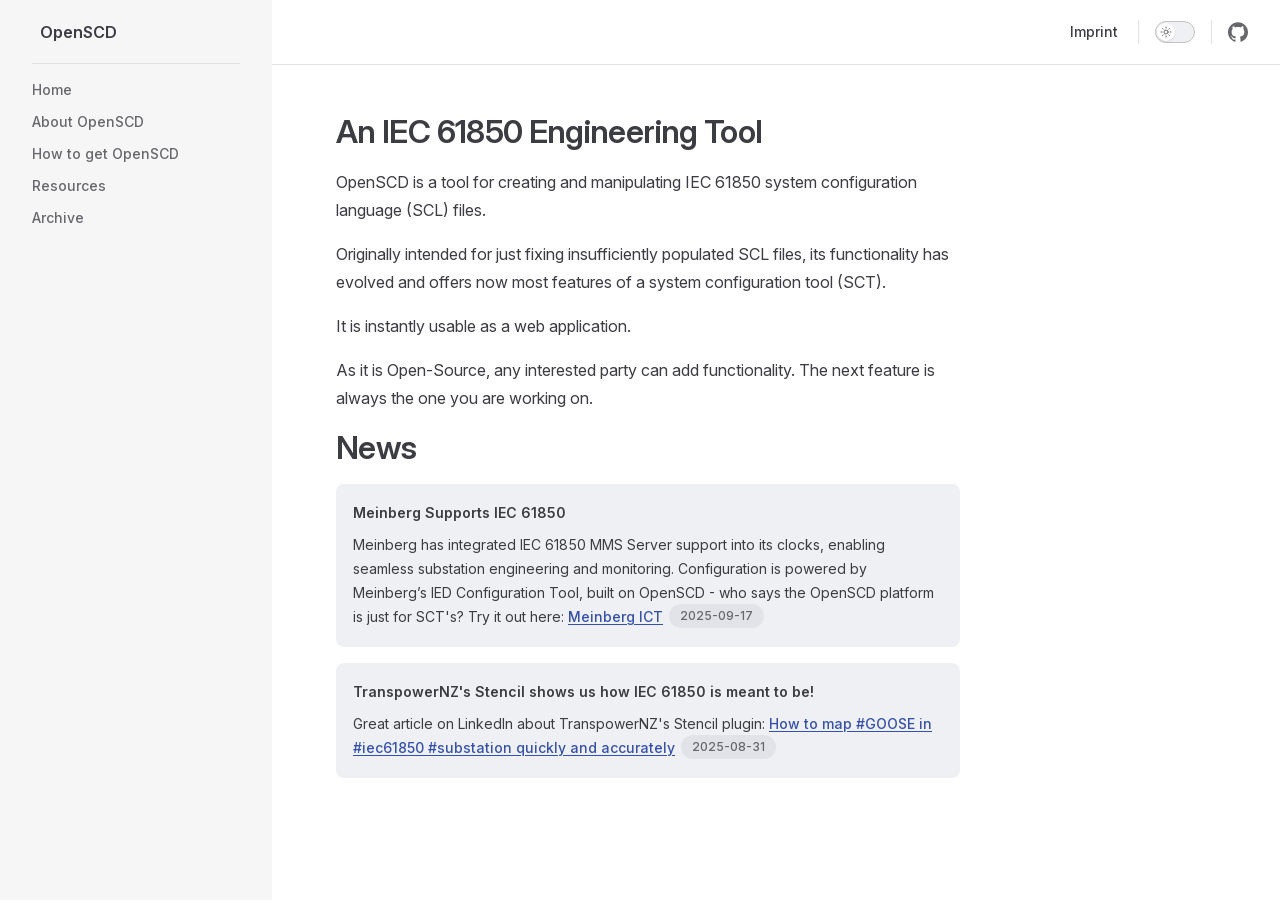
==== commit 8e0f777e: "Updates" ====
--- a/index.html
+++ b/index.html
@@ -18,8 +18,8 @@
     <script id="check-mac-os">document.documentElement.classList.toggle("mac",/Mac|iPhone|iPod|iPad/i.test(navigator.platform));</script>
   </head>
   <body>
-    <div id="app"><div class="Layout" data-v-5d98c3a5><!--[--><!--]--><!--[--><span tabindex="-1" data-v-0b0ada53></span><a href="#VPContent" class="VPSkipLink visually-hidden" data-v-0b0ada53>Skip to content</a><!--]--><!----><header class="VPNav" data-v-5d98c3a5 data-v-ae24b3ad><div class="VPNavBar" data-v-ae24b3ad data-v-6aa21345><div class="wrapper" data-v-6aa21345><div class="container" data-v-6aa21345><div class="title" data-v-6aa21345><div class="VPNavBarTitle has-sidebar" data-v-6aa21345 data-v-1168a8e4><a class="title" href="/" data-v-1168a8e4><!--[--><!--]--><!--[--><img class="VPImage logo" src="/logo.png" alt data-v-8426fc1a><!--]--><span data-v-1168a8e4>OpenSCD</span><!--[--><!--]--></a></div></div><div class="content" data-v-6aa21345><div class="content-body" data-v-6aa21345><!--[--><!--]--><div class="VPNavBarSearch search" data-v-6aa21345><!----></div><nav aria-labelledby="main-nav-aria-label" class="VPNavBarMenu menu" data-v-6aa21345 data-v-dc692963><span id="main-nav-aria-label" class="visually-hidden" data-v-dc692963> Main Navigation </span><!--[--><!--[--><a class="VPLink link VPNavBarMenuLink" href="/imprint.html" tabindex="0" data-v-dc692963 data-v-e56f3d57><!--[--><span data-v-e56f3d57>Imprint</span><!--]--></a><!--]--><!--]--></nav><!----><div class="VPNavBarAppearance appearance" data-v-6aa21345 data-v-6c893767><button class="VPSwitch VPSwitchAppearance" type="button" role="switch" title aria-checked="false" data-v-6c893767 data-v-5337faa4 data-v-1d5665e3><span class="check" data-v-1d5665e3><span class="icon" data-v-1d5665e3><!--[--><span class="vpi-sun sun" data-v-5337faa4></span><span class="vpi-moon moon" data-v-5337faa4></span><!--]--></span></span></button></div><div class="VPSocialLinks VPNavBarSocialLinks social-links" data-v-6aa21345 data-v-0394ad82 data-v-7bc22406><!--[--><a class="VPSocialLink no-icon" href="https://github.com/OMICRONEnergyOSS" aria-label="github" target="_blank" rel="noopener" data-v-7bc22406 data-v-bd121fe5><span class="vpi-social-github"></span></a><!--]--></div><div class="VPFlyout VPNavBarExtra extra" data-v-6aa21345 data-v-bb2aa2f0 data-v-cf11d7a2><button type="button" class="button" aria-haspopup="true" aria-expanded="false" aria-label="extra navigation" data-v-cf11d7a2><span class="vpi-more-horizontal icon" data-v-cf11d7a2></span></button><div class="menu" data-v-cf11d7a2><div class="VPMenu" data-v-cf11d7a2 data-v-b98bc113><!----><!--[--><!--[--><!----><div class="group" data-v-bb2aa2f0><div class="item appearance" data-v-bb2aa2f0><p class="label" data-v-bb2aa2f0>Appearance</p><div class="appearance-action" data-v-bb2aa2f0><button class="VPSwitch VPSwitchAppearance" type="button" role="switch" title aria-checked="false" data-v-bb2aa2f0 data-v-5337faa4 data-v-1d5665e3><span class="check" data-v-1d5665e3><span class="icon" data-v-1d5665e3><!--[--><span class="vpi-sun sun" data-v-5337faa4></span><span class="vpi-moon moon" data-v-5337faa4></span><!--]--></span></span></button></div></div></div><div class="group" data-v-bb2aa2f0><div class="item social-links" data-v-bb2aa2f0><div class="VPSocialLinks social-links-list" data-v-bb2aa2f0 data-v-7bc22406><!--[--><a class="VPSocialLink no-icon" href="https://github.com/OMICRONEnergyOSS" aria-label="github" target="_blank" rel="noopener" data-v-7bc22406 data-v-bd121fe5><span class="vpi-social-github"></span></a><!--]--></div></div></div><!--]--><!--]--></div></div></div><!--[--><!--]--><button type="button" class="VPNavBarHamburger hamburger" aria-label="mobile navigation" aria-expanded="false" aria-controls="VPNavScreen" data-v-6aa21345 data-v-e5dd9c1c><span class="container" data-v-e5dd9c1c><span class="top" data-v-e5dd9c1c></span><span class="middle" data-v-e5dd9c1c></span><span class="bottom" data-v-e5dd9c1c></span></span></button></div></div></div></div><div class="divider" data-v-6aa21345><div class="divider-line" data-v-6aa21345></div></div></div><!----></header><div class="VPLocalNav has-sidebar empty" data-v-5d98c3a5 data-v-a6f0e41e><div class="container" data-v-a6f0e41e><button class="menu" aria-expanded="false" aria-controls="VPSidebarNav" data-v-a6f0e41e><span class="vpi-align-left menu-icon" data-v-a6f0e41e></span><span class="menu-text" data-v-a6f0e41e>Menu</span></button><div class="VPLocalNavOutlineDropdown" style="--vp-vh:0px;" data-v-a6f0e41e data-v-8a42e2b4><button data-v-8a42e2b4>Return to top</button><!----></div></div></div><aside class="VPSidebar" data-v-5d98c3a5 data-v-319d5ca6><div class="curtain" data-v-319d5ca6></div><nav class="nav" id="VPSidebarNav" aria-labelledby="sidebar-aria-label" tabindex="-1" data-v-319d5ca6><span class="visually-hidden" id="sidebar-aria-label" data-v-319d5ca6> Sidebar Navigation </span><!--[--><!--]--><!--[--><div class="no-transition group" data-v-c40bc020><section class="VPSidebarItem level-0 has-active" data-v-c40bc020 data-v-b3fd67f8><!----><div class="items" data-v-b3fd67f8><!--[--><div class="VPSidebarItem level-1 is-link" data-v-b3fd67f8 data-v-b3fd67f8><div class="item" data-v-b3fd67f8><div class="indicator" data-v-b3fd67f8></div><a class="VPLink link link" href="/" data-v-b3fd67f8><!--[--><p class="text" data-v-b3fd67f8>Home</p><!--]--></a><!----></div><!----></div><div class="VPSidebarItem level-1 is-link" data-v-b3fd67f8 data-v-b3fd67f8><div class="item" data-v-b3fd67f8><div class="indicator" data-v-b3fd67f8></div><a class="VPLink link link" href="/about.html" data-v-b3fd67f8><!--[--><p class="text" data-v-b3fd67f8>About OpenSCD</p><!--]--></a><!----></div><!----></div><div class="VPSidebarItem level-1 is-link" data-v-b3fd67f8 data-v-b3fd67f8><div class="item" data-v-b3fd67f8><div class="indicator" data-v-b3fd67f8></div><a class="VPLink link link" href="/get.html" data-v-b3fd67f8><!--[--><p class="text" data-v-b3fd67f8>How to get OpenSCD</p><!--]--></a><!----></div><!----></div><div class="VPSidebarItem level-1 is-link" data-v-b3fd67f8 data-v-b3fd67f8><div class="item" data-v-b3fd67f8><div class="indicator" data-v-b3fd67f8></div><a class="VPLink link link" href="/resources.html" data-v-b3fd67f8><!--[--><p class="text" data-v-b3fd67f8>Resources</p><!--]--></a><!----></div><!----></div><div class="VPSidebarItem level-1 is-link" data-v-b3fd67f8 data-v-b3fd67f8><div class="item" data-v-b3fd67f8><div class="indicator" data-v-b3fd67f8></div><a class="VPLink link link" href="/archive.html" data-v-b3fd67f8><!--[--><p class="text" data-v-b3fd67f8>Archive</p><!--]--></a><!----></div><!----></div><!--]--></div></section></div><!--]--><!--[--><!--]--></nav></aside><div class="VPContent has-sidebar" id="VPContent" data-v-5d98c3a5 data-v-1428d186><div class="VPDoc has-sidebar has-aside" data-v-1428d186 data-v-39a288b8><!--[--><!--]--><div class="container" data-v-39a288b8><div class="aside" data-v-39a288b8><div class="aside-curtain" data-v-39a288b8></div><div class="aside-container" data-v-39a288b8><div class="aside-content" data-v-39a288b8><div class="VPDocAside" data-v-39a288b8 data-v-3f215769><!--[--><!--]--><!--[--><!--]--><nav aria-labelledby="doc-outline-aria-label" class="VPDocAsideOutline" data-v-3f215769 data-v-a5bbad30><div class="content" data-v-a5bbad30><div class="outline-marker" data-v-a5bbad30></div><div aria-level="2" class="outline-title" id="doc-outline-aria-label" role="heading" data-v-a5bbad30>On this page</div><ul class="VPDocOutlineItem root" data-v-a5bbad30 data-v-b933a997><!--[--><!--]--></ul></div></nav><!--[--><!--]--><div class="spacer" data-v-3f215769></div><!--[--><!--]--><!----><!--[--><!--]--><!--[--><!--]--></div></div></div></div><div class="content" data-v-39a288b8><div class="content-container" data-v-39a288b8><!--[--><!--]--><main class="main" data-v-39a288b8><div style="position:relative;" class="vp-doc _" data-v-39a288b8><div><h1 id="an-iec-61850-engineering-tool" tabindex="-1">An IEC 61850 Engineering Tool <a class="header-anchor" href="#an-iec-61850-engineering-tool" aria-label="Permalink to &quot;An IEC 61850 Engineering Tool&quot;">​</a></h1><p>OpenSCD is a tool for creating and manipulating IEC 61850 system configuration language (SCL) files.</p><p>Originally intended for just fixing insufficiently populated SCL files, its functionality has evolved and offers now most features of a system configuration tool (SCT).</p><p>It is instantly usable as a web application.</p><p>As it is Open-Source, any interested party can add functionality. The next feature is always the one you are working on.</p><h1 id="news" tabindex="-1">News <a class="header-anchor" href="#news" aria-label="Permalink to &quot;News&quot;">​</a></h1><div class="info custom-block"><p class="custom-block-title">Meinberg Supports IEC 61850</p><p>Meinberg has integrated IEC 61850 MMS Server support into its clocks, enabling seamless substation engineering and monitoring. Configuration is powered by Meinberg’s IED Configuration Tool, built on OpenSCD - who says the OpenSCD platform is just for SCT&#39;s? Try it out here: <a href="https://meinberg-sync.github.io/mbg-open-scd" target="_blank" rel="noreferrer">Meinberg ICT</a> <span class="VPBadge info"><!--[-->2025-09-17<!--]--></span></p></div><div class="info custom-block"><p class="custom-block-title">TranspowerNZ&#39;s Stencil shows us how IEC 61850 is meant to be!</p><p>Great article on LinkedIn about TranspowerNZ&#39;s Stencil plugin: <a href="https://www.linkedin.com/feed/update/urn:li:activity:7362026193035939842/" target="_blank" rel="noreferrer">How to map #GOOSE in #iec61850 #substation quickly and accurately</a> <span class="VPBadge info"><!--[-->2025-08-31<!--]--></span></p></div></div></div></main><!----><!--[--><!--]--></div></div></div><!--[--><!--]--></div></div><footer class="VPFooter has-sidebar" data-v-5d98c3a5 data-v-e315a0ad><div class="container" data-v-e315a0ad><p class="message" data-v-e315a0ad>This project is licensed under the Apache License 2.0</p><p class="copyright" data-v-e315a0ad>Copyright © 2022 OMICRON electronics GmbH</p></div></footer><!--[--><!--]--></div></div>
-    <script>window.__VP_HASH_MAP__=JSON.parse("{\"about.md\":\"CYHc0SKb\",\"archive.md\":\"7HQ82bVo\",\"get.md\":\"CptRTWkY\",\"imprint.md\":\"DN02DMeR\",\"index.md\":\"Cbpu2ytN\",\"resources.md\":\"CSwoqFav\"}");window.__VP_SITE_DATA__=JSON.parse("{\"lang\":\"en-US\",\"dir\":\"ltr\",\"title\":\"OpenSCD\",\"description\":\"Open Source System Configuration Designer\",\"base\":\"/\",\"head\":[],\"router\":{\"prefetchLinks\":true},\"appearance\":true,\"themeConfig\":{\"nav\":[{\"link\":\"imprint\",\"text\":\"Imprint\"}],\"sidebar\":[{\"link\":\"/\",\"text\":\"Home\",\"docFooterText\":\"Copyright © 2022 OMICRON electronics GmbH\"},{\"link\":\"about\",\"text\":\"About OpenSCD\"},{\"link\":\"get\",\"text\":\"How to get OpenSCD\"},{\"link\":\"resources\",\"text\":\"Resources\"},{\"link\":\"archive\",\"text\":\"Archive\"}],\"socialLinks\":[{\"icon\":\"github\",\"link\":\"https://github.com/OMICRONEnergyOSS\"}],\"logo\":\"/logo.png\",\"outline\":[2,3],\"footer\":{\"message\":\"This project is licensed under the Apache License 2.0\",\"copyright\":\"Copyright © 2022 OMICRON electronics GmbH\"},\"docFooter\":{\"prev\":false,\"next\":false}},\"locales\":{},\"scrollOffset\":134,\"cleanUrls\":false}");</script>
+    <div id="app"><div class="Layout" data-v-5d98c3a5><!--[--><!--]--><!--[--><span tabindex="-1" data-v-0b0ada53></span><a href="#VPContent" class="VPSkipLink visually-hidden" data-v-0b0ada53>Skip to content</a><!--]--><!----><header class="VPNav" data-v-5d98c3a5 data-v-ae24b3ad><div class="VPNavBar" data-v-ae24b3ad data-v-6aa21345><div class="wrapper" data-v-6aa21345><div class="container" data-v-6aa21345><div class="title" data-v-6aa21345><div class="VPNavBarTitle has-sidebar" data-v-6aa21345 data-v-1168a8e4><a class="title" href="/" data-v-1168a8e4><!--[--><!--]--><!--[--><img class="VPImage logo" src="logo.png" alt data-v-8426fc1a><!--]--><span data-v-1168a8e4>OpenSCD</span><!--[--><!--]--></a></div></div><div class="content" data-v-6aa21345><div class="content-body" data-v-6aa21345><!--[--><!--]--><div class="VPNavBarSearch search" data-v-6aa21345><!----></div><nav aria-labelledby="main-nav-aria-label" class="VPNavBarMenu menu" data-v-6aa21345 data-v-dc692963><span id="main-nav-aria-label" class="visually-hidden" data-v-dc692963> Main Navigation </span><!--[--><!--[--><a class="VPLink link VPNavBarMenuLink" href="/imprint.html" tabindex="0" data-v-dc692963 data-v-e56f3d57><!--[--><span data-v-e56f3d57>Imprint</span><!--]--></a><!--]--><!--]--></nav><!----><div class="VPNavBarAppearance appearance" data-v-6aa21345 data-v-6c893767><button class="VPSwitch VPSwitchAppearance" type="button" role="switch" title aria-checked="false" data-v-6c893767 data-v-5337faa4 data-v-1d5665e3><span class="check" data-v-1d5665e3><span class="icon" data-v-1d5665e3><!--[--><span class="vpi-sun sun" data-v-5337faa4></span><span class="vpi-moon moon" data-v-5337faa4></span><!--]--></span></span></button></div><div class="VPSocialLinks VPNavBarSocialLinks social-links" data-v-6aa21345 data-v-0394ad82 data-v-7bc22406><!--[--><a class="VPSocialLink no-icon" href="https://github.com/OMICRONEnergyOSS" aria-label="github" target="_blank" rel="noopener" data-v-7bc22406 data-v-bd121fe5><span class="vpi-social-github"></span></a><!--]--></div><div class="VPFlyout VPNavBarExtra extra" data-v-6aa21345 data-v-bb2aa2f0 data-v-cf11d7a2><button type="button" class="button" aria-haspopup="true" aria-expanded="false" aria-label="extra navigation" data-v-cf11d7a2><span class="vpi-more-horizontal icon" data-v-cf11d7a2></span></button><div class="menu" data-v-cf11d7a2><div class="VPMenu" data-v-cf11d7a2 data-v-b98bc113><!----><!--[--><!--[--><!----><div class="group" data-v-bb2aa2f0><div class="item appearance" data-v-bb2aa2f0><p class="label" data-v-bb2aa2f0>Appearance</p><div class="appearance-action" data-v-bb2aa2f0><button class="VPSwitch VPSwitchAppearance" type="button" role="switch" title aria-checked="false" data-v-bb2aa2f0 data-v-5337faa4 data-v-1d5665e3><span class="check" data-v-1d5665e3><span class="icon" data-v-1d5665e3><!--[--><span class="vpi-sun sun" data-v-5337faa4></span><span class="vpi-moon moon" data-v-5337faa4></span><!--]--></span></span></button></div></div></div><div class="group" data-v-bb2aa2f0><div class="item social-links" data-v-bb2aa2f0><div class="VPSocialLinks social-links-list" data-v-bb2aa2f0 data-v-7bc22406><!--[--><a class="VPSocialLink no-icon" href="https://github.com/OMICRONEnergyOSS" aria-label="github" target="_blank" rel="noopener" data-v-7bc22406 data-v-bd121fe5><span class="vpi-social-github"></span></a><!--]--></div></div></div><!--]--><!--]--></div></div></div><!--[--><!--]--><button type="button" class="VPNavBarHamburger hamburger" aria-label="mobile navigation" aria-expanded="false" aria-controls="VPNavScreen" data-v-6aa21345 data-v-e5dd9c1c><span class="container" data-v-e5dd9c1c><span class="top" data-v-e5dd9c1c></span><span class="middle" data-v-e5dd9c1c></span><span class="bottom" data-v-e5dd9c1c></span></span></button></div></div></div></div><div class="divider" data-v-6aa21345><div class="divider-line" data-v-6aa21345></div></div></div><!----></header><div class="VPLocalNav has-sidebar empty" data-v-5d98c3a5 data-v-a6f0e41e><div class="container" data-v-a6f0e41e><button class="menu" aria-expanded="false" aria-controls="VPSidebarNav" data-v-a6f0e41e><span class="vpi-align-left menu-icon" data-v-a6f0e41e></span><span class="menu-text" data-v-a6f0e41e>Menu</span></button><div class="VPLocalNavOutlineDropdown" style="--vp-vh:0px;" data-v-a6f0e41e data-v-8a42e2b4><button data-v-8a42e2b4>Return to top</button><!----></div></div></div><aside class="VPSidebar" data-v-5d98c3a5 data-v-319d5ca6><div class="curtain" data-v-319d5ca6></div><nav class="nav" id="VPSidebarNav" aria-labelledby="sidebar-aria-label" tabindex="-1" data-v-319d5ca6><span class="visually-hidden" id="sidebar-aria-label" data-v-319d5ca6> Sidebar Navigation </span><!--[--><!--]--><!--[--><div class="no-transition group" data-v-c40bc020><section class="VPSidebarItem level-0" data-v-c40bc020 data-v-b3fd67f8><!----><div class="items" data-v-b3fd67f8><!--[--><div class="VPSidebarItem level-1 is-link" data-v-b3fd67f8 data-v-b3fd67f8><div class="item" data-v-b3fd67f8><div class="indicator" data-v-b3fd67f8></div><a class="VPLink link link" href="./" data-v-b3fd67f8><!--[--><p class="text" data-v-b3fd67f8>Home</p><!--]--></a><!----></div><!----></div><div class="VPSidebarItem level-1 is-link" data-v-b3fd67f8 data-v-b3fd67f8><div class="item" data-v-b3fd67f8><div class="indicator" data-v-b3fd67f8></div><a class="VPLink link link" href="./about.html" data-v-b3fd67f8><!--[--><p class="text" data-v-b3fd67f8>About OpenSCD</p><!--]--></a><!----></div><!----></div><div class="VPSidebarItem level-1 is-link" data-v-b3fd67f8 data-v-b3fd67f8><div class="item" data-v-b3fd67f8><div class="indicator" data-v-b3fd67f8></div><a class="VPLink link link" href="./get.html" data-v-b3fd67f8><!--[--><p class="text" data-v-b3fd67f8>How to get OpenSCD</p><!--]--></a><!----></div><!----></div><div class="VPSidebarItem level-1 is-link" data-v-b3fd67f8 data-v-b3fd67f8><div class="item" data-v-b3fd67f8><div class="indicator" data-v-b3fd67f8></div><a class="VPLink link link" href="./resources.html" data-v-b3fd67f8><!--[--><p class="text" data-v-b3fd67f8>Resources</p><!--]--></a><!----></div><!----></div><div class="VPSidebarItem level-1 is-link" data-v-b3fd67f8 data-v-b3fd67f8><div class="item" data-v-b3fd67f8><div class="indicator" data-v-b3fd67f8></div><a class="VPLink link link" href="./archive.html" data-v-b3fd67f8><!--[--><p class="text" data-v-b3fd67f8>Archive</p><!--]--></a><!----></div><!----></div><!--]--></div></section></div><!--]--><!--[--><!--]--></nav></aside><div class="VPContent has-sidebar" id="VPContent" data-v-5d98c3a5 data-v-1428d186><div class="VPDoc has-sidebar has-aside" data-v-1428d186 data-v-39a288b8><!--[--><!--]--><div class="container" data-v-39a288b8><div class="aside" data-v-39a288b8><div class="aside-curtain" data-v-39a288b8></div><div class="aside-container" data-v-39a288b8><div class="aside-content" data-v-39a288b8><div class="VPDocAside" data-v-39a288b8 data-v-3f215769><!--[--><!--]--><!--[--><!--]--><nav aria-labelledby="doc-outline-aria-label" class="VPDocAsideOutline" data-v-3f215769 data-v-a5bbad30><div class="content" data-v-a5bbad30><div class="outline-marker" data-v-a5bbad30></div><div aria-level="2" class="outline-title" id="doc-outline-aria-label" role="heading" data-v-a5bbad30>On this page</div><ul class="VPDocOutlineItem root" data-v-a5bbad30 data-v-b933a997><!--[--><!--]--></ul></div></nav><!--[--><!--]--><div class="spacer" data-v-3f215769></div><!--[--><!--]--><!----><!--[--><!--]--><!--[--><!--]--></div></div></div></div><div class="content" data-v-39a288b8><div class="content-container" data-v-39a288b8><!--[--><!--]--><main class="main" data-v-39a288b8><div style="position:relative;" class="vp-doc _" data-v-39a288b8><div><h1 id="an-iec-61850-engineering-tool" tabindex="-1">An IEC 61850 Engineering Tool <a class="header-anchor" href="#an-iec-61850-engineering-tool" aria-label="Permalink to &quot;An IEC 61850 Engineering Tool&quot;">​</a></h1><p>OpenSCD is a tool for creating and manipulating IEC 61850 system configuration language (SCL) files.</p><p>Originally intended for just fixing insufficiently populated SCL files, its functionality has evolved and offers now most features of a system configuration tool (SCT).</p><p>It is instantly usable as a web application.</p><p>As it is Open-Source, any interested party can add functionality. The next feature is always the one you are working on.</p><h1 id="news" tabindex="-1">News <a class="header-anchor" href="#news" aria-label="Permalink to &quot;News&quot;">​</a></h1><div class="info custom-block"><p class="custom-block-title">Meinberg Supports IEC 61850</p><p>Meinberg has integrated IEC 61850 MMS Server support into its clocks, enabling seamless substation engineering and monitoring. Configuration is powered by Meinberg’s IED Configuration Tool, built on OpenSCD - who says the OpenSCD platform is just for SCT&#39;s? Try it out here: <a href="https://meinberg-sync.github.io/mbg-open-scd" target="_blank" rel="noreferrer">Meinberg ICT</a> <span class="VPBadge info"><!--[-->2025-09-17<!--]--></span></p></div><div class="info custom-block"><p class="custom-block-title">TranspowerNZ&#39;s Stencil shows us how IEC 61850 is meant to be!</p><p>Great article on LinkedIn about TranspowerNZ&#39;s Stencil plugin: <a href="https://www.linkedin.com/feed/update/urn:li:activity:7362026193035939842/" target="_blank" rel="noreferrer">How to map #GOOSE in #iec61850 #substation quickly and accurately</a> <span class="VPBadge info"><!--[-->2025-08-31<!--]--></span></p></div></div></div></main><!----><!--[--><!--]--></div></div></div><!--[--><!--]--></div></div><footer class="VPFooter has-sidebar" data-v-5d98c3a5 data-v-e315a0ad><div class="container" data-v-e315a0ad><p class="message" data-v-e315a0ad>This project is licensed under the Apache License 2.0</p><p class="copyright" data-v-e315a0ad>Copyright © 2022 OMICRON electronics GmbH</p></div></footer><!--[--><!--]--></div></div>
+    <script>window.__VP_HASH_MAP__=JSON.parse("{\"about.md\":\"CYHc0SKb\",\"archive.md\":\"7HQ82bVo\",\"get.md\":\"CptRTWkY\",\"imprint.md\":\"DN02DMeR\",\"index.md\":\"Cbpu2ytN\",\"resources.md\":\"CSwoqFav\"}");window.__VP_SITE_DATA__=JSON.parse("{\"lang\":\"en-US\",\"dir\":\"ltr\",\"title\":\"OpenSCD\",\"description\":\"Open Source System Configuration Designer\",\"base\":\"/\",\"head\":[],\"router\":{\"prefetchLinks\":true},\"appearance\":true,\"themeConfig\":{\"nav\":[{\"link\":\"imprint\",\"text\":\"Imprint\"}],\"sidebar\":[{\"link\":\"./\",\"text\":\"Home\"},{\"link\":\"./about\",\"text\":\"About OpenSCD\"},{\"link\":\"./get\",\"text\":\"How to get OpenSCD\"},{\"link\":\"./resources\",\"text\":\"Resources\"},{\"link\":\"./archive\",\"text\":\"Archive\"}],\"socialLinks\":[{\"icon\":\"github\",\"link\":\"https://github.com/OMICRONEnergyOSS\"}],\"logo\":\"logo.png\",\"outline\":[2,3],\"footer\":{\"message\":\"This project is licensed under the Apache License 2.0\",\"copyright\":\"Copyright © 2022 OMICRON electronics GmbH\"},\"docFooter\":{\"prev\":false,\"next\":false}},\"locales\":{},\"scrollOffset\":134,\"cleanUrls\":false}");</script>
     
   </body>
 </html>
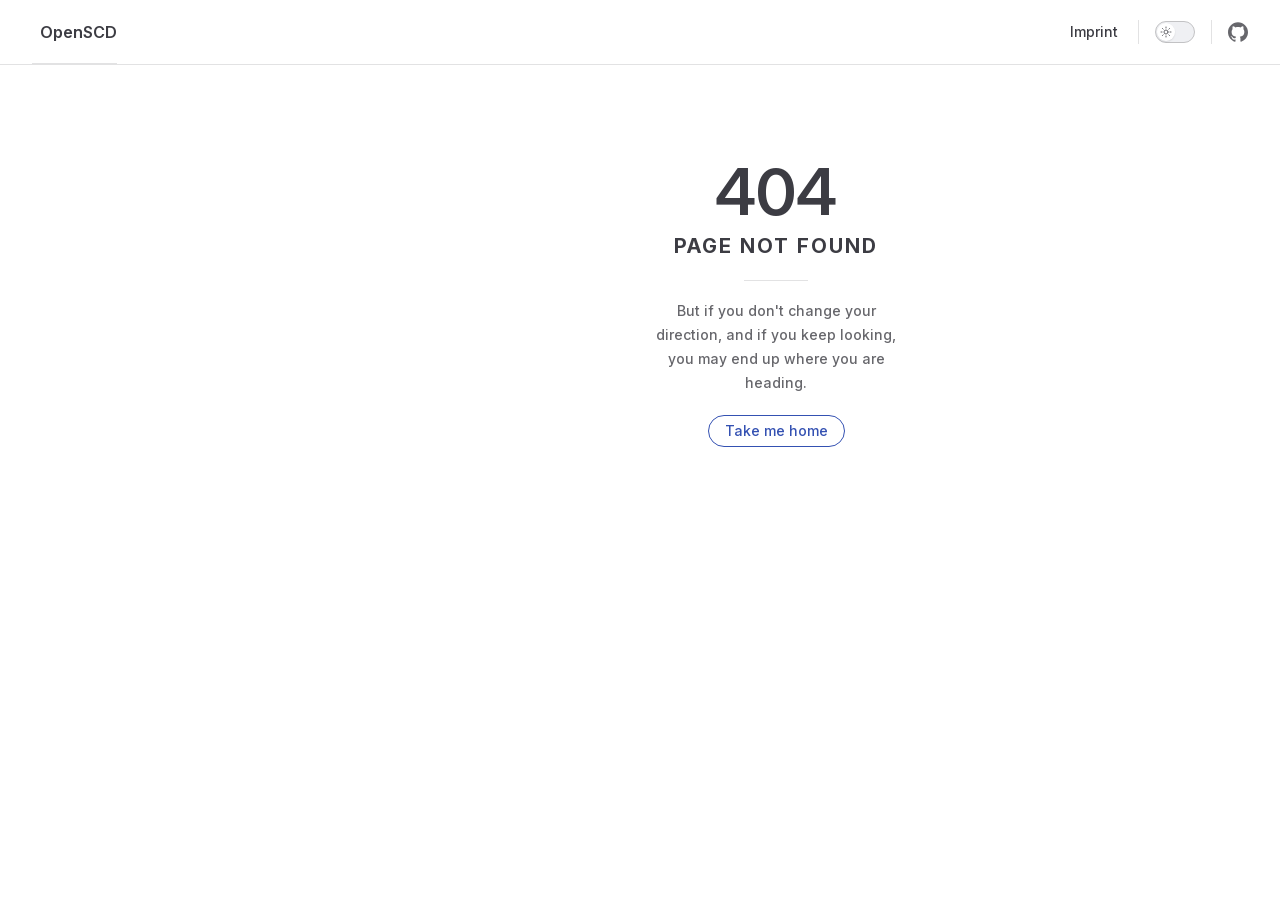
==== commit ec10fca0: "Updates" ====
--- a/index.html
+++ b/index.html
@@ -6,20 +6,20 @@
     <title>An IEC 61850 Engineering Tool | OpenSCD</title>
     <meta name="description" content="Open Source System Configuration Designer">
     <meta name="generator" content="VitePress v1.6.4">
-    <link rel="preload stylesheet" href="/assets/style.BOSx6zLo.css" as="style">
-    <link rel="preload stylesheet" href="/vp-icons.css" as="style">
+    <link rel="preload stylesheet" href="./assets/style.Z8gs8R4t.css" as="style">
+    <link rel="preload stylesheet" href="./vp-icons.css" as="style">
     
-    <script type="module" src="/assets/app.Bsr6xIsz.js"></script>
-    <link rel="preload" href="/assets/inter-roman-latin.Di8DUHzh.woff2" as="font" type="font/woff2" crossorigin="">
-    <link rel="modulepreload" href="/assets/chunks/theme.sZMdFR61.js">
-    <link rel="modulepreload" href="/assets/chunks/framework.BD_Yrv4e.js">
-    <link rel="modulepreload" href="/assets/index.md.Cbpu2ytN.lean.js">
+    <script type="module" src="./assets/app.DLePED9W.js"></script>
+    <link rel="preload" href="./assets/inter-roman-latin.Di8DUHzh.woff2" as="font" type="font/woff2" crossorigin="">
+    <link rel="modulepreload" href="./assets/chunks/theme.B8J8h1o5.js">
+    <link rel="modulepreload" href="./assets/chunks/framework.B0yr68w_.js">
+    <link rel="modulepreload" href="./assets/index.md.kXe0CxtL.lean.js">
     <script id="check-dark-mode">(()=>{const e=localStorage.getItem("vitepress-theme-appearance")||"auto",a=window.matchMedia("(prefers-color-scheme: dark)").matches;(!e||e==="auto"?a:e==="dark")&&document.documentElement.classList.add("dark")})();</script>
     <script id="check-mac-os">document.documentElement.classList.toggle("mac",/Mac|iPhone|iPod|iPad/i.test(navigator.platform));</script>
   </head>
   <body>
-    <div id="app"><div class="Layout" data-v-5d98c3a5><!--[--><!--]--><!--[--><span tabindex="-1" data-v-0b0ada53></span><a href="#VPContent" class="VPSkipLink visually-hidden" data-v-0b0ada53>Skip to content</a><!--]--><!----><header class="VPNav" data-v-5d98c3a5 data-v-ae24b3ad><div class="VPNavBar" data-v-ae24b3ad data-v-6aa21345><div class="wrapper" data-v-6aa21345><div class="container" data-v-6aa21345><div class="title" data-v-6aa21345><div class="VPNavBarTitle has-sidebar" data-v-6aa21345 data-v-1168a8e4><a class="title" href="/" data-v-1168a8e4><!--[--><!--]--><!--[--><img class="VPImage logo" src="logo.png" alt data-v-8426fc1a><!--]--><span data-v-1168a8e4>OpenSCD</span><!--[--><!--]--></a></div></div><div class="content" data-v-6aa21345><div class="content-body" data-v-6aa21345><!--[--><!--]--><div class="VPNavBarSearch search" data-v-6aa21345><!----></div><nav aria-labelledby="main-nav-aria-label" class="VPNavBarMenu menu" data-v-6aa21345 data-v-dc692963><span id="main-nav-aria-label" class="visually-hidden" data-v-dc692963> Main Navigation </span><!--[--><!--[--><a class="VPLink link VPNavBarMenuLink" href="/imprint.html" tabindex="0" data-v-dc692963 data-v-e56f3d57><!--[--><span data-v-e56f3d57>Imprint</span><!--]--></a><!--]--><!--]--></nav><!----><div class="VPNavBarAppearance appearance" data-v-6aa21345 data-v-6c893767><button class="VPSwitch VPSwitchAppearance" type="button" role="switch" title aria-checked="false" data-v-6c893767 data-v-5337faa4 data-v-1d5665e3><span class="check" data-v-1d5665e3><span class="icon" data-v-1d5665e3><!--[--><span class="vpi-sun sun" data-v-5337faa4></span><span class="vpi-moon moon" data-v-5337faa4></span><!--]--></span></span></button></div><div class="VPSocialLinks VPNavBarSocialLinks social-links" data-v-6aa21345 data-v-0394ad82 data-v-7bc22406><!--[--><a class="VPSocialLink no-icon" href="https://github.com/OMICRONEnergyOSS" aria-label="github" target="_blank" rel="noopener" data-v-7bc22406 data-v-bd121fe5><span class="vpi-social-github"></span></a><!--]--></div><div class="VPFlyout VPNavBarExtra extra" data-v-6aa21345 data-v-bb2aa2f0 data-v-cf11d7a2><button type="button" class="button" aria-haspopup="true" aria-expanded="false" aria-label="extra navigation" data-v-cf11d7a2><span class="vpi-more-horizontal icon" data-v-cf11d7a2></span></button><div class="menu" data-v-cf11d7a2><div class="VPMenu" data-v-cf11d7a2 data-v-b98bc113><!----><!--[--><!--[--><!----><div class="group" data-v-bb2aa2f0><div class="item appearance" data-v-bb2aa2f0><p class="label" data-v-bb2aa2f0>Appearance</p><div class="appearance-action" data-v-bb2aa2f0><button class="VPSwitch VPSwitchAppearance" type="button" role="switch" title aria-checked="false" data-v-bb2aa2f0 data-v-5337faa4 data-v-1d5665e3><span class="check" data-v-1d5665e3><span class="icon" data-v-1d5665e3><!--[--><span class="vpi-sun sun" data-v-5337faa4></span><span class="vpi-moon moon" data-v-5337faa4></span><!--]--></span></span></button></div></div></div><div class="group" data-v-bb2aa2f0><div class="item social-links" data-v-bb2aa2f0><div class="VPSocialLinks social-links-list" data-v-bb2aa2f0 data-v-7bc22406><!--[--><a class="VPSocialLink no-icon" href="https://github.com/OMICRONEnergyOSS" aria-label="github" target="_blank" rel="noopener" data-v-7bc22406 data-v-bd121fe5><span class="vpi-social-github"></span></a><!--]--></div></div></div><!--]--><!--]--></div></div></div><!--[--><!--]--><button type="button" class="VPNavBarHamburger hamburger" aria-label="mobile navigation" aria-expanded="false" aria-controls="VPNavScreen" data-v-6aa21345 data-v-e5dd9c1c><span class="container" data-v-e5dd9c1c><span class="top" data-v-e5dd9c1c></span><span class="middle" data-v-e5dd9c1c></span><span class="bottom" data-v-e5dd9c1c></span></span></button></div></div></div></div><div class="divider" data-v-6aa21345><div class="divider-line" data-v-6aa21345></div></div></div><!----></header><div class="VPLocalNav has-sidebar empty" data-v-5d98c3a5 data-v-a6f0e41e><div class="container" data-v-a6f0e41e><button class="menu" aria-expanded="false" aria-controls="VPSidebarNav" data-v-a6f0e41e><span class="vpi-align-left menu-icon" data-v-a6f0e41e></span><span class="menu-text" data-v-a6f0e41e>Menu</span></button><div class="VPLocalNavOutlineDropdown" style="--vp-vh:0px;" data-v-a6f0e41e data-v-8a42e2b4><button data-v-8a42e2b4>Return to top</button><!----></div></div></div><aside class="VPSidebar" data-v-5d98c3a5 data-v-319d5ca6><div class="curtain" data-v-319d5ca6></div><nav class="nav" id="VPSidebarNav" aria-labelledby="sidebar-aria-label" tabindex="-1" data-v-319d5ca6><span class="visually-hidden" id="sidebar-aria-label" data-v-319d5ca6> Sidebar Navigation </span><!--[--><!--]--><!--[--><div class="no-transition group" data-v-c40bc020><section class="VPSidebarItem level-0" data-v-c40bc020 data-v-b3fd67f8><!----><div class="items" data-v-b3fd67f8><!--[--><div class="VPSidebarItem level-1 is-link" data-v-b3fd67f8 data-v-b3fd67f8><div class="item" data-v-b3fd67f8><div class="indicator" data-v-b3fd67f8></div><a class="VPLink link link" href="./" data-v-b3fd67f8><!--[--><p class="text" data-v-b3fd67f8>Home</p><!--]--></a><!----></div><!----></div><div class="VPSidebarItem level-1 is-link" data-v-b3fd67f8 data-v-b3fd67f8><div class="item" data-v-b3fd67f8><div class="indicator" data-v-b3fd67f8></div><a class="VPLink link link" href="./about.html" data-v-b3fd67f8><!--[--><p class="text" data-v-b3fd67f8>About OpenSCD</p><!--]--></a><!----></div><!----></div><div class="VPSidebarItem level-1 is-link" data-v-b3fd67f8 data-v-b3fd67f8><div class="item" data-v-b3fd67f8><div class="indicator" data-v-b3fd67f8></div><a class="VPLink link link" href="./get.html" data-v-b3fd67f8><!--[--><p class="text" data-v-b3fd67f8>How to get OpenSCD</p><!--]--></a><!----></div><!----></div><div class="VPSidebarItem level-1 is-link" data-v-b3fd67f8 data-v-b3fd67f8><div class="item" data-v-b3fd67f8><div class="indicator" data-v-b3fd67f8></div><a class="VPLink link link" href="./resources.html" data-v-b3fd67f8><!--[--><p class="text" data-v-b3fd67f8>Resources</p><!--]--></a><!----></div><!----></div><div class="VPSidebarItem level-1 is-link" data-v-b3fd67f8 data-v-b3fd67f8><div class="item" data-v-b3fd67f8><div class="indicator" data-v-b3fd67f8></div><a class="VPLink link link" href="./archive.html" data-v-b3fd67f8><!--[--><p class="text" data-v-b3fd67f8>Archive</p><!--]--></a><!----></div><!----></div><!--]--></div></section></div><!--]--><!--[--><!--]--></nav></aside><div class="VPContent has-sidebar" id="VPContent" data-v-5d98c3a5 data-v-1428d186><div class="VPDoc has-sidebar has-aside" data-v-1428d186 data-v-39a288b8><!--[--><!--]--><div class="container" data-v-39a288b8><div class="aside" data-v-39a288b8><div class="aside-curtain" data-v-39a288b8></div><div class="aside-container" data-v-39a288b8><div class="aside-content" data-v-39a288b8><div class="VPDocAside" data-v-39a288b8 data-v-3f215769><!--[--><!--]--><!--[--><!--]--><nav aria-labelledby="doc-outline-aria-label" class="VPDocAsideOutline" data-v-3f215769 data-v-a5bbad30><div class="content" data-v-a5bbad30><div class="outline-marker" data-v-a5bbad30></div><div aria-level="2" class="outline-title" id="doc-outline-aria-label" role="heading" data-v-a5bbad30>On this page</div><ul class="VPDocOutlineItem root" data-v-a5bbad30 data-v-b933a997><!--[--><!--]--></ul></div></nav><!--[--><!--]--><div class="spacer" data-v-3f215769></div><!--[--><!--]--><!----><!--[--><!--]--><!--[--><!--]--></div></div></div></div><div class="content" data-v-39a288b8><div class="content-container" data-v-39a288b8><!--[--><!--]--><main class="main" data-v-39a288b8><div style="position:relative;" class="vp-doc _" data-v-39a288b8><div><h1 id="an-iec-61850-engineering-tool" tabindex="-1">An IEC 61850 Engineering Tool <a class="header-anchor" href="#an-iec-61850-engineering-tool" aria-label="Permalink to &quot;An IEC 61850 Engineering Tool&quot;">​</a></h1><p>OpenSCD is a tool for creating and manipulating IEC 61850 system configuration language (SCL) files.</p><p>Originally intended for just fixing insufficiently populated SCL files, its functionality has evolved and offers now most features of a system configuration tool (SCT).</p><p>It is instantly usable as a web application.</p><p>As it is Open-Source, any interested party can add functionality. The next feature is always the one you are working on.</p><h1 id="news" tabindex="-1">News <a class="header-anchor" href="#news" aria-label="Permalink to &quot;News&quot;">​</a></h1><div class="info custom-block"><p class="custom-block-title">Meinberg Supports IEC 61850</p><p>Meinberg has integrated IEC 61850 MMS Server support into its clocks, enabling seamless substation engineering and monitoring. Configuration is powered by Meinberg’s IED Configuration Tool, built on OpenSCD - who says the OpenSCD platform is just for SCT&#39;s? Try it out here: <a href="https://meinberg-sync.github.io/mbg-open-scd" target="_blank" rel="noreferrer">Meinberg ICT</a> <span class="VPBadge info"><!--[-->2025-09-17<!--]--></span></p></div><div class="info custom-block"><p class="custom-block-title">TranspowerNZ&#39;s Stencil shows us how IEC 61850 is meant to be!</p><p>Great article on LinkedIn about TranspowerNZ&#39;s Stencil plugin: <a href="https://www.linkedin.com/feed/update/urn:li:activity:7362026193035939842/" target="_blank" rel="noreferrer">How to map #GOOSE in #iec61850 #substation quickly and accurately</a> <span class="VPBadge info"><!--[-->2025-08-31<!--]--></span></p></div></div></div></main><!----><!--[--><!--]--></div></div></div><!--[--><!--]--></div></div><footer class="VPFooter has-sidebar" data-v-5d98c3a5 data-v-e315a0ad><div class="container" data-v-e315a0ad><p class="message" data-v-e315a0ad>This project is licensed under the Apache License 2.0</p><p class="copyright" data-v-e315a0ad>Copyright © 2022 OMICRON electronics GmbH</p></div></footer><!--[--><!--]--></div></div>
-    <script>window.__VP_HASH_MAP__=JSON.parse("{\"about.md\":\"CYHc0SKb\",\"archive.md\":\"7HQ82bVo\",\"get.md\":\"CptRTWkY\",\"imprint.md\":\"DN02DMeR\",\"index.md\":\"Cbpu2ytN\",\"resources.md\":\"CSwoqFav\"}");window.__VP_SITE_DATA__=JSON.parse("{\"lang\":\"en-US\",\"dir\":\"ltr\",\"title\":\"OpenSCD\",\"description\":\"Open Source System Configuration Designer\",\"base\":\"/\",\"head\":[],\"router\":{\"prefetchLinks\":true},\"appearance\":true,\"themeConfig\":{\"nav\":[{\"link\":\"imprint\",\"text\":\"Imprint\"}],\"sidebar\":[{\"link\":\"./\",\"text\":\"Home\"},{\"link\":\"./about\",\"text\":\"About OpenSCD\"},{\"link\":\"./get\",\"text\":\"How to get OpenSCD\"},{\"link\":\"./resources\",\"text\":\"Resources\"},{\"link\":\"./archive\",\"text\":\"Archive\"}],\"socialLinks\":[{\"icon\":\"github\",\"link\":\"https://github.com/OMICRONEnergyOSS\"}],\"logo\":\"logo.png\",\"outline\":[2,3],\"footer\":{\"message\":\"This project is licensed under the Apache License 2.0\",\"copyright\":\"Copyright © 2022 OMICRON electronics GmbH\"},\"docFooter\":{\"prev\":false,\"next\":false}},\"locales\":{},\"scrollOffset\":134,\"cleanUrls\":false}");</script>
+    <div id="app"><div class="Layout" data-v-5d98c3a5><!--[--><!--]--><!--[--><span tabindex="-1" data-v-0b0ada53></span><a href="#VPContent" class="VPSkipLink visually-hidden" data-v-0b0ada53>Skip to content</a><!--]--><!----><header class="VPNav" data-v-5d98c3a5 data-v-ae24b3ad><div class="VPNavBar" data-v-ae24b3ad data-v-6aa21345><div class="wrapper" data-v-6aa21345><div class="container" data-v-6aa21345><div class="title" data-v-6aa21345><div class="VPNavBarTitle has-sidebar" data-v-6aa21345 data-v-1168a8e4><a class="title" href="./" data-v-1168a8e4><!--[--><!--]--><!--[--><img class="VPImage logo" src="logo.png" alt data-v-8426fc1a><!--]--><span data-v-1168a8e4>OpenSCD</span><!--[--><!--]--></a></div></div><div class="content" data-v-6aa21345><div class="content-body" data-v-6aa21345><!--[--><!--]--><div class="VPNavBarSearch search" data-v-6aa21345><!----></div><nav aria-labelledby="main-nav-aria-label" class="VPNavBarMenu menu" data-v-6aa21345 data-v-dc692963><span id="main-nav-aria-label" class="visually-hidden" data-v-dc692963> Main Navigation </span><!--[--><!--[--><a class="VPLink link VPNavBarMenuLink" href="./imprint.html" tabindex="0" data-v-dc692963 data-v-e56f3d57><!--[--><span data-v-e56f3d57>Imprint</span><!--]--></a><!--]--><!--]--></nav><!----><div class="VPNavBarAppearance appearance" data-v-6aa21345 data-v-6c893767><button class="VPSwitch VPSwitchAppearance" type="button" role="switch" title aria-checked="false" data-v-6c893767 data-v-5337faa4 data-v-1d5665e3><span class="check" data-v-1d5665e3><span class="icon" data-v-1d5665e3><!--[--><span class="vpi-sun sun" data-v-5337faa4></span><span class="vpi-moon moon" data-v-5337faa4></span><!--]--></span></span></button></div><div class="VPSocialLinks VPNavBarSocialLinks social-links" data-v-6aa21345 data-v-0394ad82 data-v-7bc22406><!--[--><a class="VPSocialLink no-icon" href="https://github.com/OMICRONEnergyOSS" aria-label="github" target="_blank" rel="noopener" data-v-7bc22406 data-v-bd121fe5><span class="vpi-social-github"></span></a><!--]--></div><div class="VPFlyout VPNavBarExtra extra" data-v-6aa21345 data-v-bb2aa2f0 data-v-cf11d7a2><button type="button" class="button" aria-haspopup="true" aria-expanded="false" aria-label="extra navigation" data-v-cf11d7a2><span class="vpi-more-horizontal icon" data-v-cf11d7a2></span></button><div class="menu" data-v-cf11d7a2><div class="VPMenu" data-v-cf11d7a2 data-v-b98bc113><!----><!--[--><!--[--><!----><div class="group" data-v-bb2aa2f0><div class="item appearance" data-v-bb2aa2f0><p class="label" data-v-bb2aa2f0>Appearance</p><div class="appearance-action" data-v-bb2aa2f0><button class="VPSwitch VPSwitchAppearance" type="button" role="switch" title aria-checked="false" data-v-bb2aa2f0 data-v-5337faa4 data-v-1d5665e3><span class="check" data-v-1d5665e3><span class="icon" data-v-1d5665e3><!--[--><span class="vpi-sun sun" data-v-5337faa4></span><span class="vpi-moon moon" data-v-5337faa4></span><!--]--></span></span></button></div></div></div><div class="group" data-v-bb2aa2f0><div class="item social-links" data-v-bb2aa2f0><div class="VPSocialLinks social-links-list" data-v-bb2aa2f0 data-v-7bc22406><!--[--><a class="VPSocialLink no-icon" href="https://github.com/OMICRONEnergyOSS" aria-label="github" target="_blank" rel="noopener" data-v-7bc22406 data-v-bd121fe5><span class="vpi-social-github"></span></a><!--]--></div></div></div><!--]--><!--]--></div></div></div><!--[--><!--]--><button type="button" class="VPNavBarHamburger hamburger" aria-label="mobile navigation" aria-expanded="false" aria-controls="VPNavScreen" data-v-6aa21345 data-v-e5dd9c1c><span class="container" data-v-e5dd9c1c><span class="top" data-v-e5dd9c1c></span><span class="middle" data-v-e5dd9c1c></span><span class="bottom" data-v-e5dd9c1c></span></span></button></div></div></div></div><div class="divider" data-v-6aa21345><div class="divider-line" data-v-6aa21345></div></div></div><!----></header><div class="VPLocalNav has-sidebar empty" data-v-5d98c3a5 data-v-a6f0e41e><div class="container" data-v-a6f0e41e><button class="menu" aria-expanded="false" aria-controls="VPSidebarNav" data-v-a6f0e41e><span class="vpi-align-left menu-icon" data-v-a6f0e41e></span><span class="menu-text" data-v-a6f0e41e>Menu</span></button><div class="VPLocalNavOutlineDropdown" style="--vp-vh:0px;" data-v-a6f0e41e data-v-8a42e2b4><button data-v-8a42e2b4>Return to top</button><!----></div></div></div><aside class="VPSidebar" data-v-5d98c3a5 data-v-319d5ca6><div class="curtain" data-v-319d5ca6></div><nav class="nav" id="VPSidebarNav" aria-labelledby="sidebar-aria-label" tabindex="-1" data-v-319d5ca6><span class="visually-hidden" id="sidebar-aria-label" data-v-319d5ca6> Sidebar Navigation </span><!--[--><!--]--><!--[--><div class="no-transition group" data-v-c40bc020><section class="VPSidebarItem level-0" data-v-c40bc020 data-v-b3fd67f8><!----><div class="items" data-v-b3fd67f8><!--[--><div class="VPSidebarItem level-1 is-link" data-v-b3fd67f8 data-v-b3fd67f8><div class="item" data-v-b3fd67f8><div class="indicator" data-v-b3fd67f8></div><a class="VPLink link link" href="./" data-v-b3fd67f8><!--[--><p class="text" data-v-b3fd67f8>Home</p><!--]--></a><!----></div><!----></div><div class="VPSidebarItem level-1 is-link" data-v-b3fd67f8 data-v-b3fd67f8><div class="item" data-v-b3fd67f8><div class="indicator" data-v-b3fd67f8></div><a class="VPLink link link" href="./about.html" data-v-b3fd67f8><!--[--><p class="text" data-v-b3fd67f8>About OpenSCD</p><!--]--></a><!----></div><!----></div><div class="VPSidebarItem level-1 is-link" data-v-b3fd67f8 data-v-b3fd67f8><div class="item" data-v-b3fd67f8><div class="indicator" data-v-b3fd67f8></div><a class="VPLink link link" href="./get.html" data-v-b3fd67f8><!--[--><p class="text" data-v-b3fd67f8>How to get OpenSCD</p><!--]--></a><!----></div><!----></div><div class="VPSidebarItem level-1 is-link" data-v-b3fd67f8 data-v-b3fd67f8><div class="item" data-v-b3fd67f8><div class="indicator" data-v-b3fd67f8></div><a class="VPLink link link" href="./resources.html" data-v-b3fd67f8><!--[--><p class="text" data-v-b3fd67f8>Resources</p><!--]--></a><!----></div><!----></div><div class="VPSidebarItem level-1 is-link" data-v-b3fd67f8 data-v-b3fd67f8><div class="item" data-v-b3fd67f8><div class="indicator" data-v-b3fd67f8></div><a class="VPLink link link" href="./archive.html" data-v-b3fd67f8><!--[--><p class="text" data-v-b3fd67f8>Archive</p><!--]--></a><!----></div><!----></div><!--]--></div></section></div><!--]--><!--[--><!--]--></nav></aside><div class="VPContent has-sidebar" id="VPContent" data-v-5d98c3a5 data-v-1428d186><div class="VPDoc has-sidebar has-aside" data-v-1428d186 data-v-39a288b8><!--[--><!--]--><div class="container" data-v-39a288b8><div class="aside" data-v-39a288b8><div class="aside-curtain" data-v-39a288b8></div><div class="aside-container" data-v-39a288b8><div class="aside-content" data-v-39a288b8><div class="VPDocAside" data-v-39a288b8 data-v-3f215769><!--[--><!--]--><!--[--><!--]--><nav aria-labelledby="doc-outline-aria-label" class="VPDocAsideOutline" data-v-3f215769 data-v-a5bbad30><div class="content" data-v-a5bbad30><div class="outline-marker" data-v-a5bbad30></div><div aria-level="2" class="outline-title" id="doc-outline-aria-label" role="heading" data-v-a5bbad30>On this page</div><ul class="VPDocOutlineItem root" data-v-a5bbad30 data-v-b933a997><!--[--><!--]--></ul></div></nav><!--[--><!--]--><div class="spacer" data-v-3f215769></div><!--[--><!--]--><!----><!--[--><!--]--><!--[--><!--]--></div></div></div></div><div class="content" data-v-39a288b8><div class="content-container" data-v-39a288b8><!--[--><!--]--><main class="main" data-v-39a288b8><div style="position:relative;" class="vp-doc _" data-v-39a288b8><div><h1 id="an-iec-61850-engineering-tool" tabindex="-1">An IEC 61850 Engineering Tool <a class="header-anchor" href="#an-iec-61850-engineering-tool" aria-label="Permalink to &quot;An IEC 61850 Engineering Tool&quot;">​</a></h1><p>OpenSCD is a tool for creating and manipulating IEC 61850 system configuration language (SCL) files.</p><p>Originally intended for just fixing insufficiently populated SCL files, its functionality has evolved and offers now most features of a system configuration tool (SCT).</p><p>It is instantly usable as a web application.</p><p>As it is Open-Source, any interested party can add functionality. The next feature is always the one you are working on.</p><h1 id="news" tabindex="-1">News <a class="header-anchor" href="#news" aria-label="Permalink to &quot;News&quot;">​</a></h1><div class="info custom-block"><p class="custom-block-title">Meinberg Supports IEC 61850</p><p>Meinberg has integrated IEC 61850 MMS Server support into its clocks, enabling seamless substation engineering and monitoring. Configuration is powered by Meinberg’s IED Configuration Tool, built on OpenSCD - who says the OpenSCD platform is just for SCT&#39;s? Try it out here: <a href="https://meinberg-sync.github.io/mbg-open-scd" target="_blank" rel="noreferrer">Meinberg ICT</a> <span class="VPBadge info"><!--[-->2025-09-17<!--]--></span></p></div><div class="info custom-block"><p class="custom-block-title">TranspowerNZ&#39;s Stencil shows us how IEC 61850 is meant to be!</p><p>Great article on LinkedIn about TranspowerNZ&#39;s Stencil plugin: <a href="https://www.linkedin.com/feed/update/urn:li:activity:7362026193035939842/" target="_blank" rel="noreferrer">How to map #GOOSE in #iec61850 #substation quickly and accurately</a> <span class="VPBadge info"><!--[-->2025-08-31<!--]--></span></p></div></div></div></main><!----><!--[--><!--]--></div></div></div><!--[--><!--]--></div></div><footer class="VPFooter has-sidebar" data-v-5d98c3a5 data-v-e315a0ad><div class="container" data-v-e315a0ad><p class="message" data-v-e315a0ad>This project is licensed under the Apache License 2.0</p><p class="copyright" data-v-e315a0ad>Copyright © 2022 OMICRON electronics GmbH</p></div></footer><!--[--><!--]--></div></div>
+    <script>window.__VP_HASH_MAP__=JSON.parse("{\"about.md\":\"ZwmbVN2V\",\"archive.md\":\"BCUI_1f8\",\"get.md\":\"CpyDo5EQ\",\"imprint.md\":\"CuP5xLDm\",\"index.md\":\"kXe0CxtL\",\"resources.md\":\"T5e1pOaO\"}");window.__VP_SITE_DATA__=JSON.parse("{\"lang\":\"en-US\",\"dir\":\"ltr\",\"title\":\"OpenSCD\",\"description\":\"Open Source System Configuration Designer\",\"base\":\"./\",\"head\":[],\"router\":{\"prefetchLinks\":true},\"appearance\":true,\"themeConfig\":{\"nav\":[{\"link\":\"imprint\",\"text\":\"Imprint\"}],\"sidebar\":[{\"link\":\"./\",\"text\":\"Home\"},{\"link\":\"./about\",\"text\":\"About OpenSCD\"},{\"link\":\"./get\",\"text\":\"How to get OpenSCD\"},{\"link\":\"./resources\",\"text\":\"Resources\"},{\"link\":\"./archive\",\"text\":\"Archive\"}],\"socialLinks\":[{\"icon\":\"github\",\"link\":\"https://github.com/OMICRONEnergyOSS\"}],\"logo\":\"logo.png\",\"outline\":[2,3],\"footer\":{\"message\":\"This project is licensed under the Apache License 2.0\",\"copyright\":\"Copyright © 2022 OMICRON electronics GmbH\"},\"docFooter\":{\"prev\":false,\"next\":false}},\"locales\":{},\"scrollOffset\":134,\"cleanUrls\":false}");</script>
     
   </body>
 </html>
--- a/assets/style.Z8gs8R4t.css
+++ b/assets/style.Z8gs8R4t.css
@@ -0,0 +1 @@
+@font-face{font-family:Inter;font-style:normal;font-weight:100 900;font-display:swap;src:url(./inter-roman-cyrillic-ext.BBPuwvHQ.woff2) format("woff2");unicode-range:U+0460-052F,U+1C80-1C88,U+20B4,U+2DE0-2DFF,U+A640-A69F,U+FE2E-FE2F}@font-face{font-family:Inter;font-style:normal;font-weight:100 900;font-display:swap;src:url(./inter-roman-cyrillic.C5lxZ8CY.woff2) format("woff2");unicode-range:U+0301,U+0400-045F,U+0490-0491,U+04B0-04B1,U+2116}@font-face{font-family:Inter;font-style:normal;font-weight:100 900;font-display:swap;src:url(./inter-roman-greek-ext.CqjqNYQ-.woff2) format("woff2");unicode-range:U+1F00-1FFF}@font-face{font-family:Inter;font-style:normal;font-weight:100 900;font-display:swap;src:url(./inter-roman-greek.BBVDIX6e.woff2) format("woff2");unicode-range:U+0370-0377,U+037A-037F,U+0384-038A,U+038C,U+038E-03A1,U+03A3-03FF}@font-face{font-family:Inter;font-style:normal;font-weight:100 900;font-display:swap;src:url(./inter-roman-vietnamese.BjW4sHH5.woff2) format("woff2");unicode-range:U+0102-0103,U+0110-0111,U+0128-0129,U+0168-0169,U+01A0-01A1,U+01AF-01B0,U+0300-0301,U+0303-0304,U+0308-0309,U+0323,U+0329,U+1EA0-1EF9,U+20AB}@font-face{font-family:Inter;font-style:normal;font-weight:100 900;font-display:swap;src:url(./inter-roman-latin-ext.4ZJIpNVo.woff2) format("woff2");unicode-range:U+0100-02AF,U+0304,U+0308,U+0329,U+1E00-1E9F,U+1EF2-1EFF,U+2020,U+20A0-20AB,U+20AD-20C0,U+2113,U+2C60-2C7F,U+A720-A7FF}@font-face{font-family:Inter;font-style:normal;font-weight:100 900;font-display:swap;src:url(./inter-roman-latin.Di8DUHzh.woff2) format("woff2");unicode-range:U+0000-00FF,U+0131,U+0152-0153,U+02BB-02BC,U+02C6,U+02DA,U+02DC,U+0304,U+0308,U+0329,U+2000-206F,U+2074,U+20AC,U+2122,U+2191,U+2193,U+2212,U+2215,U+FEFF,U+FFFD}@font-face{font-family:Inter;font-style:italic;font-weight:100 900;font-display:swap;src:url(./inter-italic-cyrillic-ext.r48I6akx.woff2) format("woff2");unicode-range:U+0460-052F,U+1C80-1C88,U+20B4,U+2DE0-2DFF,U+A640-A69F,U+FE2E-FE2F}@font-face{font-family:Inter;font-style:italic;font-weight:100 900;font-display:swap;src:url(./inter-italic-cyrillic.By2_1cv3.woff2) format("woff2");unicode-range:U+0301,U+0400-045F,U+0490-0491,U+04B0-04B1,U+2116}@font-face{font-family:Inter;font-style:italic;font-weight:100 900;font-display:swap;src:url(./inter-italic-greek-ext.1u6EdAuj.woff2) format("woff2");unicode-range:U+1F00-1FFF}@font-face{font-family:Inter;font-style:italic;font-weight:100 900;font-display:swap;src:url(./inter-italic-greek.DJ8dCoTZ.woff2) format("woff2");unicode-range:U+0370-0377,U+037A-037F,U+0384-038A,U+038C,U+038E-03A1,U+03A3-03FF}@font-face{font-family:Inter;font-style:italic;font-weight:100 900;font-display:swap;src:url(./inter-italic-vietnamese.BSbpV94h.woff2) format("woff2");unicode-range:U+0102-0103,U+0110-0111,U+0128-0129,U+0168-0169,U+01A0-01A1,U+01AF-01B0,U+0300-0301,U+0303-0304,U+0308-0309,U+0323,U+0329,U+1EA0-1EF9,U+20AB}@font-face{font-family:Inter;font-style:italic;font-weight:100 900;font-display:swap;src:url(./inter-italic-latin-ext.CN1xVJS-.woff2) format("woff2");unicode-range:U+0100-02AF,U+0304,U+0308,U+0329,U+1E00-1E9F,U+1EF2-1EFF,U+2020,U+20A0-20AB,U+20AD-20C0,U+2113,U+2C60-2C7F,U+A720-A7FF}@font-face{font-family:Inter;font-style:italic;font-weight:100 900;font-display:swap;src:url(./inter-italic-latin.C2AdPX0b.woff2) format("woff2");unicode-range:U+0000-00FF,U+0131,U+0152-0153,U+02BB-02BC,U+02C6,U+02DA,U+02DC,U+0304,U+0308,U+0329,U+2000-206F,U+2074,U+20AC,U+2122,U+2191,U+2193,U+2212,U+2215,U+FEFF,U+FFFD}@font-face{font-family:Punctuation SC;font-weight:400;src:local("PingFang SC Regular"),local("Noto Sans CJK SC"),local("Microsoft YaHei");unicode-range:U+201C,U+201D,U+2018,U+2019,U+2E3A,U+2014,U+2013,U+2026,U+00B7,U+007E,U+002F}@font-face{font-family:Punctuation SC;font-weight:500;src:local("PingFang SC Medium"),local("Noto Sans CJK SC"),local("Microsoft YaHei");unicode-range:U+201C,U+201D,U+2018,U+2019,U+2E3A,U+2014,U+2013,U+2026,U+00B7,U+007E,U+002F}@font-face{font-family:Punctuation SC;font-weight:600;src:local("PingFang SC Semibold"),local("Noto Sans CJK SC Bold"),local("Microsoft YaHei Bold");unicode-range:U+201C,U+201D,U+2018,U+2019,U+2E3A,U+2014,U+2013,U+2026,U+00B7,U+007E,U+002F}@font-face{font-family:Punctuation SC;font-weight:700;src:local("PingFang SC Semibold"),local("Noto Sans CJK SC Bold"),local("Microsoft YaHei Bold");unicode-range:U+201C,U+201D,U+2018,U+2019,U+2E3A,U+2014,U+2013,U+2026,U+00B7,U+007E,U+002F}:root{--vp-c-white: #ffffff;--vp-c-black: #000000;--vp-c-neutral: var(--vp-c-black);--vp-c-neutral-inverse: var(--vp-c-white)}.dark{--vp-c-neutral: var(--vp-c-white);--vp-c-neutral-inverse: var(--vp-c-black)}:root{--vp-c-gray-1: #dddde3;--vp-c-gray-2: #e4e4e9;--vp-c-gray-3: #ebebef;--vp-c-gray-soft: rgba(142, 150, 170, .14);--vp-c-indigo-1: #3451b2;--vp-c-indigo-2: #3a5ccc;--vp-c-indigo-3: #5672cd;--vp-c-indigo-soft: rgba(100, 108, 255, .14);--vp-c-purple-1: #6f42c1;--vp-c-purple-2: #7e4cc9;--vp-c-purple-3: #8e5cd9;--vp-c-purple-soft: rgba(159, 122, 234, .14);--vp-c-green-1: #18794e;--vp-c-green-2: #299764;--vp-c-green-3: #30a46c;--vp-c-green-soft: rgba(16, 185, 129, .14);--vp-c-yellow-1: #915930;--vp-c-yellow-2: #946300;--vp-c-yellow-3: #9f6a00;--vp-c-yellow-soft: rgba(234, 179, 8, .14);--vp-c-red-1: #b8272c;--vp-c-red-2: #d5393e;--vp-c-red-3: #e0575b;--vp-c-red-soft: rgba(244, 63, 94, .14);--vp-c-sponsor: #db2777}.dark{--vp-c-gray-1: #515c67;--vp-c-gray-2: #414853;--vp-c-gray-3: #32363f;--vp-c-gray-soft: rgba(101, 117, 133, .16);--vp-c-indigo-1: #a8b1ff;--vp-c-indigo-2: #5c73e7;--vp-c-indigo-3: #3e63dd;--vp-c-indigo-soft: rgba(100, 108, 255, .16);--vp-c-purple-1: #c8abfa;--vp-c-purple-2: #a879e6;--vp-c-purple-3: #8e5cd9;--vp-c-purple-soft: rgba(159, 122, 234, .16);--vp-c-green-1: #3dd68c;--vp-c-green-2: #30a46c;--vp-c-green-3: #298459;--vp-c-green-soft: rgba(16, 185, 129, .16);--vp-c-yellow-1: #f9b44e;--vp-c-yellow-2: #da8b17;--vp-c-yellow-3: #a46a0a;--vp-c-yellow-soft: rgba(234, 179, 8, .16);--vp-c-red-1: #f66f81;--vp-c-red-2: #f14158;--vp-c-red-3: #b62a3c;--vp-c-red-soft: rgba(244, 63, 94, .16)}:root{--vp-c-bg: #ffffff;--vp-c-bg-alt: #f6f6f7;--vp-c-bg-elv: #ffffff;--vp-c-bg-soft: #f6f6f7}.dark{--vp-c-bg: #1b1b1f;--vp-c-bg-alt: #161618;--vp-c-bg-elv: #202127;--vp-c-bg-soft: #202127}:root{--vp-c-border: #c2c2c4;--vp-c-divider: #e2e2e3;--vp-c-gutter: #e2e2e3}.dark{--vp-c-border: #3c3f44;--vp-c-divider: #2e2e32;--vp-c-gutter: #000000}:root{--vp-c-text-1: #3c3c43;--vp-c-text-2: #67676c;--vp-c-text-3: #929295}.dark{--vp-c-text-1: #dfdfd6;--vp-c-text-2: #98989f;--vp-c-text-3: #6a6a71}:root{--vp-c-default-1: var(--vp-c-gray-1);--vp-c-default-2: var(--vp-c-gray-2);--vp-c-default-3: var(--vp-c-gray-3);--vp-c-default-soft: var(--vp-c-gray-soft);--vp-c-brand-1: var(--vp-c-indigo-1);--vp-c-brand-2: var(--vp-c-indigo-2);--vp-c-brand-3: var(--vp-c-indigo-3);--vp-c-brand-soft: var(--vp-c-indigo-soft);--vp-c-brand: var(--vp-c-brand-1);--vp-c-tip-1: var(--vp-c-brand-1);--vp-c-tip-2: var(--vp-c-brand-2);--vp-c-tip-3: var(--vp-c-brand-3);--vp-c-tip-soft: var(--vp-c-brand-soft);--vp-c-note-1: var(--vp-c-brand-1);--vp-c-note-2: var(--vp-c-brand-2);--vp-c-note-3: var(--vp-c-brand-3);--vp-c-note-soft: var(--vp-c-brand-soft);--vp-c-success-1: var(--vp-c-green-1);--vp-c-success-2: var(--vp-c-green-2);--vp-c-success-3: var(--vp-c-green-3);--vp-c-success-soft: var(--vp-c-green-soft);--vp-c-important-1: var(--vp-c-purple-1);--vp-c-important-2: var(--vp-c-purple-2);--vp-c-important-3: var(--vp-c-purple-3);--vp-c-important-soft: var(--vp-c-purple-soft);--vp-c-warning-1: var(--vp-c-yellow-1);--vp-c-warning-2: var(--vp-c-yellow-2);--vp-c-warning-3: var(--vp-c-yellow-3);--vp-c-warning-soft: var(--vp-c-yellow-soft);--vp-c-danger-1: var(--vp-c-red-1);--vp-c-danger-2: var(--vp-c-red-2);--vp-c-danger-3: var(--vp-c-red-3);--vp-c-danger-soft: var(--vp-c-red-soft);--vp-c-caution-1: var(--vp-c-red-1);--vp-c-caution-2: var(--vp-c-red-2);--vp-c-caution-3: var(--vp-c-red-3);--vp-c-caution-soft: var(--vp-c-red-soft)}:root{--vp-font-family-base: "Inter", ui-sans-serif, system-ui, sans-serif, "Apple Color Emoji", "Segoe UI Emoji", "Segoe UI Symbol", "Noto Color Emoji";--vp-font-family-mono: ui-monospace, "Menlo", "Monaco", "Consolas", "Liberation Mono", "Courier New", monospace;font-optical-sizing:auto}:root:where(:lang(zh)){--vp-font-family-base: "Punctuation SC", "Inter", ui-sans-serif, system-ui, sans-serif, "Apple Color Emoji", "Segoe UI Emoji", "Segoe UI Symbol", "Noto Color Emoji"}:root{--vp-shadow-1: 0 1px 2px rgba(0, 0, 0, .04), 0 1px 2px rgba(0, 0, 0, .06);--vp-shadow-2: 0 3px 12px rgba(0, 0, 0, .07), 0 1px 4px rgba(0, 0, 0, .07);--vp-shadow-3: 0 12px 32px rgba(0, 0, 0, .1), 0 2px 6px rgba(0, 0, 0, .08);--vp-shadow-4: 0 14px 44px rgba(0, 0, 0, .12), 0 3px 9px rgba(0, 0, 0, .12);--vp-shadow-5: 0 18px 56px rgba(0, 0, 0, .16), 0 4px 12px rgba(0, 0, 0, .16)}:root{--vp-z-index-footer: 10;--vp-z-index-local-nav: 20;--vp-z-index-nav: 30;--vp-z-index-layout-top: 40;--vp-z-index-backdrop: 50;--vp-z-index-sidebar: 60}@media (min-width: 960px){:root{--vp-z-index-sidebar: 25}}:root{--vp-layout-max-width: 1440px}:root{--vp-header-anchor-symbol: "#"}:root{--vp-code-line-height: 1.7;--vp-code-font-size: .875em;--vp-code-color: var(--vp-c-brand-1);--vp-code-link-color: var(--vp-c-brand-1);--vp-code-link-hover-color: var(--vp-c-brand-2);--vp-code-bg: var(--vp-c-default-soft);--vp-code-block-color: var(--vp-c-text-2);--vp-code-block-bg: var(--vp-c-bg-alt);--vp-code-block-divider-color: var(--vp-c-gutter);--vp-code-lang-color: var(--vp-c-text-3);--vp-code-line-highlight-color: var(--vp-c-default-soft);--vp-code-line-number-color: var(--vp-c-text-3);--vp-code-line-diff-add-color: var(--vp-c-success-soft);--vp-code-line-diff-add-symbol-color: var(--vp-c-success-1);--vp-code-line-diff-remove-color: var(--vp-c-danger-soft);--vp-code-line-diff-remove-symbol-color: var(--vp-c-danger-1);--vp-code-line-warning-color: var(--vp-c-warning-soft);--vp-code-line-error-color: var(--vp-c-danger-soft);--vp-code-copy-code-border-color: var(--vp-c-divider);--vp-code-copy-code-bg: var(--vp-c-bg-soft);--vp-code-copy-code-hover-border-color: var(--vp-c-divider);--vp-code-copy-code-hover-bg: var(--vp-c-bg);--vp-code-copy-code-active-text: var(--vp-c-text-2);--vp-code-copy-copied-text-content: "Copied";--vp-code-tab-divider: var(--vp-code-block-divider-color);--vp-code-tab-text-color: var(--vp-c-text-2);--vp-code-tab-bg: var(--vp-code-block-bg);--vp-code-tab-hover-text-color: var(--vp-c-text-1);--vp-code-tab-active-text-color: var(--vp-c-text-1);--vp-code-tab-active-bar-color: var(--vp-c-brand-1)}:lang(es),:lang(pt){--vp-code-copy-copied-text-content: "Copiado"}:lang(fa){--vp-code-copy-copied-text-content: "کپی شد"}:lang(ko){--vp-code-copy-copied-text-content: "복사됨"}:lang(ru){--vp-code-copy-copied-text-content: "Скопировано"}:lang(zh){--vp-code-copy-copied-text-content: "已复制"}:root{--vp-button-brand-border: transparent;--vp-button-brand-text: var(--vp-c-white);--vp-button-brand-bg: var(--vp-c-brand-3);--vp-button-brand-hover-border: transparent;--vp-button-brand-hover-text: var(--vp-c-white);--vp-button-brand-hover-bg: var(--vp-c-brand-2);--vp-button-brand-active-border: transparent;--vp-button-brand-active-text: var(--vp-c-white);--vp-button-brand-active-bg: var(--vp-c-brand-1);--vp-button-alt-border: transparent;--vp-button-alt-text: var(--vp-c-text-1);--vp-button-alt-bg: var(--vp-c-default-3);--vp-button-alt-hover-border: transparent;--vp-button-alt-hover-text: var(--vp-c-text-1);--vp-button-alt-hover-bg: var(--vp-c-default-2);--vp-button-alt-active-border: transparent;--vp-button-alt-active-text: var(--vp-c-text-1);--vp-button-alt-active-bg: var(--vp-c-default-1);--vp-button-sponsor-border: var(--vp-c-text-2);--vp-button-sponsor-text: var(--vp-c-text-2);--vp-button-sponsor-bg: transparent;--vp-button-sponsor-hover-border: var(--vp-c-sponsor);--vp-button-sponsor-hover-text: var(--vp-c-sponsor);--vp-button-sponsor-hover-bg: transparent;--vp-button-sponsor-active-border: var(--vp-c-sponsor);--vp-button-sponsor-active-text: var(--vp-c-sponsor);--vp-button-sponsor-active-bg: transparent}:root{--vp-custom-block-font-size: 14px;--vp-custom-block-code-font-size: 13px;--vp-custom-block-info-border: transparent;--vp-custom-block-info-text: var(--vp-c-text-1);--vp-custom-block-info-bg: var(--vp-c-default-soft);--vp-custom-block-info-code-bg: var(--vp-c-default-soft);--vp-custom-block-note-border: transparent;--vp-custom-block-note-text: var(--vp-c-text-1);--vp-custom-block-note-bg: var(--vp-c-default-soft);--vp-custom-block-note-code-bg: var(--vp-c-default-soft);--vp-custom-block-tip-border: transparent;--vp-custom-block-tip-text: var(--vp-c-text-1);--vp-custom-block-tip-bg: var(--vp-c-tip-soft);--vp-custom-block-tip-code-bg: var(--vp-c-tip-soft);--vp-custom-block-important-border: transparent;--vp-custom-block-important-text: var(--vp-c-text-1);--vp-custom-block-important-bg: var(--vp-c-important-soft);--vp-custom-block-important-code-bg: var(--vp-c-important-soft);--vp-custom-block-warning-border: transparent;--vp-custom-block-warning-text: var(--vp-c-text-1);--vp-custom-block-warning-bg: var(--vp-c-warning-soft);--vp-custom-block-warning-code-bg: var(--vp-c-warning-soft);--vp-custom-block-danger-border: transparent;--vp-custom-block-danger-text: var(--vp-c-text-1);--vp-custom-block-danger-bg: var(--vp-c-danger-soft);--vp-custom-block-danger-code-bg: var(--vp-c-danger-soft);--vp-custom-block-caution-border: transparent;--vp-custom-block-caution-text: var(--vp-c-text-1);--vp-custom-block-caution-bg: var(--vp-c-caution-soft);--vp-custom-block-caution-code-bg: var(--vp-c-caution-soft);--vp-custom-block-details-border: var(--vp-custom-block-info-border);--vp-custom-block-details-text: var(--vp-custom-block-info-text);--vp-custom-block-details-bg: var(--vp-custom-block-info-bg);--vp-custom-block-details-code-bg: var(--vp-custom-block-info-code-bg)}:root{--vp-input-border-color: var(--vp-c-border);--vp-input-bg-color: var(--vp-c-bg-alt);--vp-input-switch-bg-color: var(--vp-c-default-soft)}:root{--vp-nav-height: 64px;--vp-nav-bg-color: var(--vp-c-bg);--vp-nav-screen-bg-color: var(--vp-c-bg);--vp-nav-logo-height: 24px}.hide-nav{--vp-nav-height: 0px}.hide-nav .VPSidebar{--vp-nav-height: 22px}:root{--vp-local-nav-bg-color: var(--vp-c-bg)}:root{--vp-sidebar-width: 272px;--vp-sidebar-bg-color: var(--vp-c-bg-alt)}:root{--vp-backdrop-bg-color: rgba(0, 0, 0, .6)}:root{--vp-home-hero-name-color: var(--vp-c-brand-1);--vp-home-hero-name-background: transparent;--vp-home-hero-image-background-image: none;--vp-home-hero-image-filter: none}:root{--vp-badge-info-border: transparent;--vp-badge-info-text: var(--vp-c-text-2);--vp-badge-info-bg: var(--vp-c-default-soft);--vp-badge-tip-border: transparent;--vp-badge-tip-text: var(--vp-c-tip-1);--vp-badge-tip-bg: var(--vp-c-tip-soft);--vp-badge-warning-border: transparent;--vp-badge-warning-text: var(--vp-c-warning-1);--vp-badge-warning-bg: var(--vp-c-warning-soft);--vp-badge-danger-border: transparent;--vp-badge-danger-text: var(--vp-c-danger-1);--vp-badge-danger-bg: var(--vp-c-danger-soft)}:root{--vp-carbon-ads-text-color: var(--vp-c-text-1);--vp-carbon-ads-poweredby-color: var(--vp-c-text-2);--vp-carbon-ads-bg-color: var(--vp-c-bg-soft);--vp-carbon-ads-hover-text-color: var(--vp-c-brand-1);--vp-carbon-ads-hover-poweredby-color: var(--vp-c-text-1)}:root{--vp-local-search-bg: var(--vp-c-bg);--vp-local-search-result-bg: var(--vp-c-bg);--vp-local-search-result-border: var(--vp-c-divider);--vp-local-search-result-selected-bg: var(--vp-c-bg);--vp-local-search-result-selected-border: var(--vp-c-brand-1);--vp-local-search-highlight-bg: var(--vp-c-brand-1);--vp-local-search-highlight-text: var(--vp-c-neutral-inverse)}@media (prefers-reduced-motion: reduce){*,:before,:after{animation-delay:-1ms!important;animation-duration:1ms!important;animation-iteration-count:1!important;background-attachment:initial!important;scroll-behavior:auto!important;transition-duration:0s!important;transition-delay:0s!important}}*,:before,:after{box-sizing:border-box}html{line-height:1.4;font-size:16px;-webkit-text-size-adjust:100%}html.dark{color-scheme:dark}body{margin:0;width:100%;min-width:320px;min-height:100vh;line-height:24px;font-family:var(--vp-font-family-base);font-size:16px;font-weight:400;color:var(--vp-c-text-1);background-color:var(--vp-c-bg);font-synthesis:style;text-rendering:optimizeLegibility;-webkit-font-smoothing:antialiased;-moz-osx-font-smoothing:grayscale}main{display:block}h1,h2,h3,h4,h5,h6{margin:0;line-height:24px;font-size:16px;font-weight:400}p{margin:0}strong,b{font-weight:600}a,area,button,[role=button],input,label,select,summary,textarea{touch-action:manipulation}a{color:inherit;text-decoration:inherit}ol,ul{list-style:none;margin:0;padding:0}blockquote{margin:0}pre,code,kbd,samp{font-family:var(--vp-font-family-mono)}img,svg,video,canvas,audio,iframe,embed,object{display:block}figure{margin:0}img,video{max-width:100%;height:auto}button,input,optgroup,select,textarea{border:0;padding:0;line-height:inherit;color:inherit}button{padding:0;font-family:inherit;background-color:transparent;background-image:none}button:enabled,[role=button]:enabled{cursor:pointer}button:focus,button:focus-visible{outline:1px dotted;outline:4px auto -webkit-focus-ring-color}button:focus:not(:focus-visible){outline:none!important}input:focus,textarea:focus,select:focus{outline:none}table{border-collapse:collapse}input{background-color:transparent}input:-ms-input-placeholder,textarea:-ms-input-placeholder{color:var(--vp-c-text-3)}input::-ms-input-placeholder,textarea::-ms-input-placeholder{color:var(--vp-c-text-3)}input::placeholder,textarea::placeholder{color:var(--vp-c-text-3)}input::-webkit-outer-spin-button,input::-webkit-inner-spin-button{-webkit-appearance:none;margin:0}input[type=number]{-moz-appearance:textfield}textarea{resize:vertical}select{-webkit-appearance:none}fieldset{margin:0;padding:0}h1,h2,h3,h4,h5,h6,li,p{overflow-wrap:break-word}vite-error-overlay{z-index:9999}mjx-container{overflow-x:auto}mjx-container>svg{display:inline-block;margin:auto}[class^=vpi-],[class*=" vpi-"],.vp-icon{width:1em;height:1em}[class^=vpi-].bg,[class*=" vpi-"].bg,.vp-icon.bg{background-size:100% 100%;background-color:transparent}[class^=vpi-]:not(.bg),[class*=" vpi-"]:not(.bg),.vp-icon:not(.bg){-webkit-mask:var(--icon) no-repeat;mask:var(--icon) no-repeat;-webkit-mask-size:100% 100%;mask-size:100% 100%;background-color:currentColor;color:inherit}.vpi-align-left{--icon: url("data:image/svg+xml,%3Csvg xmlns='http://www.w3.org/2000/svg' fill='none' stroke='currentColor' stroke-linecap='round' stroke-linejoin='round' stroke-width='2' viewBox='0 0 24 24'%3E%3Cpath d='M21 6H3M15 12H3M17 18H3'/%3E%3C/svg%3E")}.vpi-arrow-right,.vpi-arrow-down,.vpi-arrow-left,.vpi-arrow-up{--icon: url("data:image/svg+xml,%3Csvg xmlns='http://www.w3.org/2000/svg' fill='none' stroke='currentColor' stroke-linecap='round' stroke-linejoin='round' stroke-width='2' viewBox='0 0 24 24'%3E%3Cpath d='M5 12h14M12 5l7 7-7 7'/%3E%3C/svg%3E")}.vpi-chevron-right,.vpi-chevron-down,.vpi-chevron-left,.vpi-chevron-up{--icon: url("data:image/svg+xml,%3Csvg xmlns='http://www.w3.org/2000/svg' fill='none' stroke='currentColor' stroke-linecap='round' stroke-linejoin='round' stroke-width='2' viewBox='0 0 24 24'%3E%3Cpath d='m9 18 6-6-6-6'/%3E%3C/svg%3E")}.vpi-chevron-down,.vpi-arrow-down{transform:rotate(90deg)}.vpi-chevron-left,.vpi-arrow-left{transform:rotate(180deg)}.vpi-chevron-up,.vpi-arrow-up{transform:rotate(-90deg)}.vpi-square-pen{--icon: url("data:image/svg+xml,%3Csvg xmlns='http://www.w3.org/2000/svg' fill='none' stroke='currentColor' stroke-linecap='round' stroke-linejoin='round' stroke-width='2' viewBox='0 0 24 24'%3E%3Cpath d='M12 3H5a2 2 0 0 0-2 2v14a2 2 0 0 0 2 2h14a2 2 0 0 0 2-2v-7'/%3E%3Cpath d='M18.375 2.625a2.121 2.121 0 1 1 3 3L12 15l-4 1 1-4Z'/%3E%3C/svg%3E")}.vpi-plus{--icon: url("data:image/svg+xml,%3Csvg xmlns='http://www.w3.org/2000/svg' fill='none' stroke='currentColor' stroke-linecap='round' stroke-linejoin='round' stroke-width='2' viewBox='0 0 24 24'%3E%3Cpath d='M5 12h14M12 5v14'/%3E%3C/svg%3E")}.vpi-sun{--icon: url("data:image/svg+xml,%3Csvg xmlns='http://www.w3.org/2000/svg' fill='none' stroke='currentColor' stroke-linecap='round' stroke-linejoin='round' stroke-width='2' viewBox='0 0 24 24'%3E%3Ccircle cx='12' cy='12' r='4'/%3E%3Cpath d='M12 2v2M12 20v2M4.93 4.93l1.41 1.41M17.66 17.66l1.41 1.41M2 12h2M20 12h2M6.34 17.66l-1.41 1.41M19.07 4.93l-1.41 1.41'/%3E%3C/svg%3E")}.vpi-moon{--icon: url("data:image/svg+xml,%3Csvg xmlns='http://www.w3.org/2000/svg' fill='none' stroke='currentColor' stroke-linecap='round' stroke-linejoin='round' stroke-width='2' viewBox='0 0 24 24'%3E%3Cpath d='M12 3a6 6 0 0 0 9 9 9 9 0 1 1-9-9Z'/%3E%3C/svg%3E")}.vpi-more-horizontal{--icon: url("data:image/svg+xml,%3Csvg xmlns='http://www.w3.org/2000/svg' fill='none' stroke='currentColor' stroke-linecap='round' stroke-linejoin='round' stroke-width='2' viewBox='0 0 24 24'%3E%3Ccircle cx='12' cy='12' r='1'/%3E%3Ccircle cx='19' cy='12' r='1'/%3E%3Ccircle cx='5' cy='12' r='1'/%3E%3C/svg%3E")}.vpi-languages{--icon: url("data:image/svg+xml,%3Csvg xmlns='http://www.w3.org/2000/svg' fill='none' stroke='currentColor' stroke-linecap='round' stroke-linejoin='round' stroke-width='2' viewBox='0 0 24 24'%3E%3Cpath d='m5 8 6 6M4 14l6-6 2-3M2 5h12M7 2h1M22 22l-5-10-5 10M14 18h6'/%3E%3C/svg%3E")}.vpi-heart{--icon: url("data:image/svg+xml,%3Csvg xmlns='http://www.w3.org/2000/svg' fill='none' stroke='currentColor' stroke-linecap='round' stroke-linejoin='round' stroke-width='2' viewBox='0 0 24 24'%3E%3Cpath d='M19 14c1.49-1.46 3-3.21 3-5.5A5.5 5.5 0 0 0 16.5 3c-1.76 0-3 .5-4.5 2-1.5-1.5-2.74-2-4.5-2A5.5 5.5 0 0 0 2 8.5c0 2.3 1.5 4.05 3 5.5l7 7Z'/%3E%3C/svg%3E")}.vpi-search{--icon: url("data:image/svg+xml,%3Csvg xmlns='http://www.w3.org/2000/svg' fill='none' stroke='currentColor' stroke-linecap='round' stroke-linejoin='round' stroke-width='2' viewBox='0 0 24 24'%3E%3Ccircle cx='11' cy='11' r='8'/%3E%3Cpath d='m21 21-4.3-4.3'/%3E%3C/svg%3E")}.vpi-layout-list{--icon: url("data:image/svg+xml,%3Csvg xmlns='http://www.w3.org/2000/svg' fill='none' stroke='currentColor' stroke-linecap='round' stroke-linejoin='round' stroke-width='2' viewBox='0 0 24 24'%3E%3Crect width='7' height='7' x='3' y='3' rx='1'/%3E%3Crect width='7' height='7' x='3' y='14' rx='1'/%3E%3Cpath d='M14 4h7M14 9h7M14 15h7M14 20h7'/%3E%3C/svg%3E")}.vpi-delete{--icon: url("data:image/svg+xml,%3Csvg xmlns='http://www.w3.org/2000/svg' fill='none' stroke='currentColor' stroke-linecap='round' stroke-linejoin='round' stroke-width='2' viewBox='0 0 24 24'%3E%3Cpath d='M20 5H9l-7 7 7 7h11a2 2 0 0 0 2-2V7a2 2 0 0 0-2-2ZM18 9l-6 6M12 9l6 6'/%3E%3C/svg%3E")}.vpi-corner-down-left{--icon: url("data:image/svg+xml,%3Csvg xmlns='http://www.w3.org/2000/svg' fill='none' stroke='currentColor' stroke-linecap='round' stroke-linejoin='round' stroke-width='2' viewBox='0 0 24 24'%3E%3Cpath d='m9 10-5 5 5 5'/%3E%3Cpath d='M20 4v7a4 4 0 0 1-4 4H4'/%3E%3C/svg%3E")}:root{--vp-icon-copy: url("data:image/svg+xml,%3Csvg xmlns='http://www.w3.org/2000/svg' fill='none' stroke='rgba(128,128,128,1)' stroke-linecap='round' stroke-linejoin='round' stroke-width='2' viewBox='0 0 24 24'%3E%3Crect width='8' height='4' x='8' y='2' rx='1' ry='1'/%3E%3Cpath d='M16 4h2a2 2 0 0 1 2 2v14a2 2 0 0 1-2 2H6a2 2 0 0 1-2-2V6a2 2 0 0 1 2-2h2'/%3E%3C/svg%3E");--vp-icon-copied: url("data:image/svg+xml,%3Csvg xmlns='http://www.w3.org/2000/svg' fill='none' stroke='rgba(128,128,128,1)' stroke-linecap='round' stroke-linejoin='round' stroke-width='2' viewBox='0 0 24 24'%3E%3Crect width='8' height='4' x='8' y='2' rx='1' ry='1'/%3E%3Cpath d='M16 4h2a2 2 0 0 1 2 2v14a2 2 0 0 1-2 2H6a2 2 0 0 1-2-2V6a2 2 0 0 1 2-2h2'/%3E%3Cpath d='m9 14 2 2 4-4'/%3E%3C/svg%3E")}.visually-hidden{position:absolute;width:1px;height:1px;white-space:nowrap;clip:rect(0 0 0 0);clip-path:inset(50%);overflow:hidden}.custom-block{border:1px solid transparent;border-radius:8px;padding:16px 16px 8px;line-height:24px;font-size:var(--vp-custom-block-font-size);color:var(--vp-c-text-2)}.custom-block.info{border-color:var(--vp-custom-block-info-border);color:var(--vp-custom-block-info-text);background-color:var(--vp-custom-block-info-bg)}.custom-block.info a,.custom-block.info code{color:var(--vp-c-brand-1)}.custom-block.info a:hover,.custom-block.info a:hover>code{color:var(--vp-c-brand-2)}.custom-block.info code{background-color:var(--vp-custom-block-info-code-bg)}.custom-block.note{border-color:var(--vp-custom-block-note-border);color:var(--vp-custom-block-note-text);background-color:var(--vp-custom-block-note-bg)}.custom-block.note a,.custom-block.note code{color:var(--vp-c-brand-1)}.custom-block.note a:hover,.custom-block.note a:hover>code{color:var(--vp-c-brand-2)}.custom-block.note code{background-color:var(--vp-custom-block-note-code-bg)}.custom-block.tip{border-color:var(--vp-custom-block-tip-border);color:var(--vp-custom-block-tip-text);background-color:var(--vp-custom-block-tip-bg)}.custom-block.tip a,.custom-block.tip code{color:var(--vp-c-tip-1)}.custom-block.tip a:hover,.custom-block.tip a:hover>code{color:var(--vp-c-tip-2)}.custom-block.tip code{background-color:var(--vp-custom-block-tip-code-bg)}.custom-block.important{border-color:var(--vp-custom-block-important-border);color:var(--vp-custom-block-important-text);background-color:var(--vp-custom-block-important-bg)}.custom-block.important a,.custom-block.important code{color:var(--vp-c-important-1)}.custom-block.important a:hover,.custom-block.important a:hover>code{color:var(--vp-c-important-2)}.custom-block.important code{background-color:var(--vp-custom-block-important-code-bg)}.custom-block.warning{border-color:var(--vp-custom-block-warning-border);color:var(--vp-custom-block-warning-text);background-color:var(--vp-custom-block-warning-bg)}.custom-block.warning a,.custom-block.warning code{color:var(--vp-c-warning-1)}.custom-block.warning a:hover,.custom-block.warning a:hover>code{color:var(--vp-c-warning-2)}.custom-block.warning code{background-color:var(--vp-custom-block-warning-code-bg)}.custom-block.danger{border-color:var(--vp-custom-block-danger-border);color:var(--vp-custom-block-danger-text);background-color:var(--vp-custom-block-danger-bg)}.custom-block.danger a,.custom-block.danger code{color:var(--vp-c-danger-1)}.custom-block.danger a:hover,.custom-block.danger a:hover>code{color:var(--vp-c-danger-2)}.custom-block.danger code{background-color:var(--vp-custom-block-danger-code-bg)}.custom-block.caution{border-color:var(--vp-custom-block-caution-border);color:var(--vp-custom-block-caution-text);background-color:var(--vp-custom-block-caution-bg)}.custom-block.caution a,.custom-block.caution code{color:var(--vp-c-caution-1)}.custom-block.caution a:hover,.custom-block.caution a:hover>code{color:var(--vp-c-caution-2)}.custom-block.caution code{background-color:var(--vp-custom-block-caution-code-bg)}.custom-block.details{border-color:var(--vp-custom-block-details-border);color:var(--vp-custom-block-details-text);background-color:var(--vp-custom-block-details-bg)}.custom-block.details a{color:var(--vp-c-brand-1)}.custom-block.details a:hover,.custom-block.details a:hover>code{color:var(--vp-c-brand-2)}.custom-block.details code{background-color:var(--vp-custom-block-details-code-bg)}.custom-block-title{font-weight:600}.custom-block p+p{margin:8px 0}.custom-block.details summary{margin:0 0 8px;font-weight:700;cursor:pointer;-webkit-user-select:none;user-select:none}.custom-block.details summary+p{margin:8px 0}.custom-block a{color:inherit;font-weight:600;text-decoration:underline;text-underline-offset:2px;transition:opacity .25s}.custom-block a:hover{opacity:.75}.custom-block code{font-size:var(--vp-custom-block-code-font-size)}.custom-block.custom-block th,.custom-block.custom-block blockquote>p{font-size:var(--vp-custom-block-font-size);color:inherit}.dark .vp-code span{color:var(--shiki-dark, inherit)}html:not(.dark) .vp-code span{color:var(--shiki-light, inherit)}.vp-code-group{margin-top:16px}.vp-code-group .tabs{position:relative;display:flex;margin-right:-24px;margin-left:-24px;padding:0 12px;background-color:var(--vp-code-tab-bg);overflow-x:auto;overflow-y:hidden;box-shadow:inset 0 -1px var(--vp-code-tab-divider)}@media (min-width: 640px){.vp-code-group .tabs{margin-right:0;margin-left:0;border-radius:8px 8px 0 0}}.vp-code-group .tabs input{position:fixed;opacity:0;pointer-events:none}.vp-code-group .tabs label{position:relative;display:inline-block;border-bottom:1px solid transparent;padding:0 12px;line-height:48px;font-size:14px;font-weight:500;color:var(--vp-code-tab-text-color);white-space:nowrap;cursor:pointer;transition:color .25s}.vp-code-group .tabs label:after{position:absolute;right:8px;bottom:-1px;left:8px;z-index:1;height:2px;border-radius:2px;content:"";background-color:transparent;transition:background-color .25s}.vp-code-group label:hover{color:var(--vp-code-tab-hover-text-color)}.vp-code-group input:checked+label{color:var(--vp-code-tab-active-text-color)}.vp-code-group input:checked+label:after{background-color:var(--vp-code-tab-active-bar-color)}.vp-code-group div[class*=language-],.vp-block{display:none;margin-top:0!important;border-top-left-radius:0!important;border-top-right-radius:0!important}.vp-code-group div[class*=language-].active,.vp-block.active{display:block}.vp-block{padding:20px 24px}.vp-doc h1,.vp-doc h2,.vp-doc h3,.vp-doc h4,.vp-doc h5,.vp-doc h6{position:relative;font-weight:600;outline:none}.vp-doc h1{letter-spacing:-.02em;line-height:40px;font-size:28px}.vp-doc h2{margin:48px 0 16px;border-top:1px solid var(--vp-c-divider);padding-top:24px;letter-spacing:-.02em;line-height:32px;font-size:24px}.vp-doc h3{margin:32px 0 0;letter-spacing:-.01em;line-height:28px;font-size:20px}.vp-doc h4{margin:24px 0 0;letter-spacing:-.01em;line-height:24px;font-size:18px}.vp-doc .header-anchor{position:absolute;top:0;left:0;margin-left:-.87em;font-weight:500;-webkit-user-select:none;user-select:none;opacity:0;text-decoration:none;transition:color .25s,opacity .25s}.vp-doc .header-anchor:before{content:var(--vp-header-anchor-symbol)}.vp-doc h1:hover .header-anchor,.vp-doc h1 .header-anchor:focus,.vp-doc h2:hover .header-anchor,.vp-doc h2 .header-anchor:focus,.vp-doc h3:hover .header-anchor,.vp-doc h3 .header-anchor:focus,.vp-doc h4:hover .header-anchor,.vp-doc h4 .header-anchor:focus,.vp-doc h5:hover .header-anchor,.vp-doc h5 .header-anchor:focus,.vp-doc h6:hover .header-anchor,.vp-doc h6 .header-anchor:focus{opacity:1}@media (min-width: 768px){.vp-doc h1{letter-spacing:-.02em;line-height:40px;font-size:32px}}.vp-doc h2 .header-anchor{top:24px}.vp-doc p,.vp-doc summary{margin:16px 0}.vp-doc p{line-height:28px}.vp-doc blockquote{margin:16px 0;border-left:2px solid var(--vp-c-divider);padding-left:16px;transition:border-color .5s;color:var(--vp-c-text-2)}.vp-doc blockquote>p{margin:0;font-size:16px;transition:color .5s}.vp-doc a{font-weight:500;color:var(--vp-c-brand-1);text-decoration:underline;text-underline-offset:2px;transition:color .25s,opacity .25s}.vp-doc a:hover{color:var(--vp-c-brand-2)}.vp-doc strong{font-weight:600}.vp-doc ul,.vp-doc ol{padding-left:1.25rem;margin:16px 0}.vp-doc ul{list-style:disc}.vp-doc ol{list-style:decimal}.vp-doc li+li{margin-top:8px}.vp-doc li>ol,.vp-doc li>ul{margin:8px 0 0}.vp-doc table{display:block;border-collapse:collapse;margin:20px 0;overflow-x:auto}.vp-doc tr{background-color:var(--vp-c-bg);border-top:1px solid var(--vp-c-divider);transition:background-color .5s}.vp-doc tr:nth-child(2n){background-color:var(--vp-c-bg-soft)}.vp-doc th,.vp-doc td{border:1px solid var(--vp-c-divider);padding:8px 16px}.vp-doc th{text-align:left;font-size:14px;font-weight:600;color:var(--vp-c-text-2);background-color:var(--vp-c-bg-soft)}.vp-doc td{font-size:14px}.vp-doc hr{margin:16px 0;border:none;border-top:1px solid var(--vp-c-divider)}.vp-doc .custom-block{margin:16px 0}.vp-doc .custom-block p{margin:8px 0;line-height:24px}.vp-doc .custom-block p:first-child{margin:0}.vp-doc .custom-block div[class*=language-]{margin:8px 0;border-radius:8px}.vp-doc .custom-block div[class*=language-] code{font-weight:400;background-color:transparent}.vp-doc .custom-block .vp-code-group .tabs{margin:0;border-radius:8px 8px 0 0}.vp-doc :not(pre,h1,h2,h3,h4,h5,h6)>code{font-size:var(--vp-code-font-size);color:var(--vp-code-color)}.vp-doc :not(pre)>code{border-radius:4px;padding:3px 6px;background-color:var(--vp-code-bg);transition:color .25s,background-color .5s}.vp-doc a>code{color:var(--vp-code-link-color)}.vp-doc a:hover>code{color:var(--vp-code-link-hover-color)}.vp-doc h1>code,.vp-doc h2>code,.vp-doc h3>code,.vp-doc h4>code{font-size:.9em}.vp-doc div[class*=language-],.vp-block{position:relative;margin:16px -24px;background-color:var(--vp-code-block-bg);overflow-x:auto;transition:background-color .5s}@media (min-width: 640px){.vp-doc div[class*=language-],.vp-block{border-radius:8px;margin:16px 0}}@media (max-width: 639px){.vp-doc li div[class*=language-]{border-radius:8px 0 0 8px}}.vp-doc div[class*=language-]+div[class*=language-],.vp-doc div[class$=-api]+div[class*=language-],.vp-doc div[class*=language-]+div[class$=-api]>div[class*=language-]{margin-top:-8px}.vp-doc [class*=language-] pre,.vp-doc [class*=language-] code{direction:ltr;text-align:left;white-space:pre;word-spacing:normal;word-break:normal;word-wrap:normal;-moz-tab-size:4;-o-tab-size:4;tab-size:4;-webkit-hyphens:none;-moz-hyphens:none;-ms-hyphens:none;hyphens:none}.vp-doc [class*=language-] pre{position:relative;z-index:1;margin:0;padding:20px 0;background:transparent;overflow-x:auto}.vp-doc [class*=language-] code{display:block;padding:0 24px;width:fit-content;min-width:100%;line-height:var(--vp-code-line-height);font-size:var(--vp-code-font-size);color:var(--vp-code-block-color);transition:color .5s}.vp-doc [class*=language-] code .highlighted{background-color:var(--vp-code-line-highlight-color);transition:background-color .5s;margin:0 -24px;padding:0 24px;width:calc(100% + 48px);display:inline-block}.vp-doc [class*=language-] code .highlighted.error{background-color:var(--vp-code-line-error-color)}.vp-doc [class*=language-] code .highlighted.warning{background-color:var(--vp-code-line-warning-color)}.vp-doc [class*=language-] code .diff{transition:background-color .5s;margin:0 -24px;padding:0 24px;width:calc(100% + 48px);display:inline-block}.vp-doc [class*=language-] code .diff:before{position:absolute;left:10px}.vp-doc [class*=language-] .has-focused-lines .line:not(.has-focus){filter:blur(.095rem);opacity:.4;transition:filter .35s,opacity .35s}.vp-doc [class*=language-] .has-focused-lines .line:not(.has-focus){opacity:.7;transition:filter .35s,opacity .35s}.vp-doc [class*=language-]:hover .has-focused-lines .line:not(.has-focus){filter:blur(0);opacity:1}.vp-doc [class*=language-] code .diff.remove{background-color:var(--vp-code-line-diff-remove-color);opacity:.7}.vp-doc [class*=language-] code .diff.remove:before{content:"-";color:var(--vp-code-line-diff-remove-symbol-color)}.vp-doc [class*=language-] code .diff.add{background-color:var(--vp-code-line-diff-add-color)}.vp-doc [class*=language-] code .diff.add:before{content:"+";color:var(--vp-code-line-diff-add-symbol-color)}.vp-doc div[class*=language-].line-numbers-mode{padding-left:32px}.vp-doc .line-numbers-wrapper{position:absolute;top:0;bottom:0;left:0;z-index:3;border-right:1px solid var(--vp-code-block-divider-color);padding-top:20px;width:32px;text-align:center;font-family:var(--vp-font-family-mono);line-height:var(--vp-code-line-height);font-size:var(--vp-code-font-size);color:var(--vp-code-line-number-color);transition:border-color .5s,color .5s}.vp-doc [class*=language-]>button.copy{direction:ltr;position:absolute;top:12px;right:12px;z-index:3;border:1px solid var(--vp-code-copy-code-border-color);border-radius:4px;width:40px;height:40px;background-color:var(--vp-code-copy-code-bg);opacity:0;cursor:pointer;background-image:var(--vp-icon-copy);background-position:50%;background-size:20px;background-repeat:no-repeat;transition:border-color .25s,background-color .25s,opacity .25s}.vp-doc [class*=language-]:hover>button.copy,.vp-doc [class*=language-]>button.copy:focus{opacity:1}.vp-doc [class*=language-]>button.copy:hover,.vp-doc [class*=language-]>button.copy.copied{border-color:var(--vp-code-copy-code-hover-border-color);background-color:var(--vp-code-copy-code-hover-bg)}.vp-doc [class*=language-]>button.copy.copied,.vp-doc [class*=language-]>button.copy:hover.copied{border-radius:0 4px 4px 0;background-color:var(--vp-code-copy-code-hover-bg);background-image:var(--vp-icon-copied)}.vp-doc [class*=language-]>button.copy.copied:before,.vp-doc [class*=language-]>button.copy:hover.copied:before{position:relative;top:-1px;transform:translate(calc(-100% - 1px));display:flex;justify-content:center;align-items:center;border:1px solid var(--vp-code-copy-code-hover-border-color);border-right:0;border-radius:4px 0 0 4px;padding:0 10px;width:fit-content;height:40px;text-align:center;font-size:12px;font-weight:500;color:var(--vp-code-copy-code-active-text);background-color:var(--vp-code-copy-code-hover-bg);white-space:nowrap;content:var(--vp-code-copy-copied-text-content)}.vp-doc [class*=language-]>span.lang{position:absolute;top:2px;right:8px;z-index:2;font-size:12px;font-weight:500;-webkit-user-select:none;user-select:none;color:var(--vp-code-lang-color);transition:color .4s,opacity .4s}.vp-doc [class*=language-]:hover>button.copy+span.lang,.vp-doc [class*=language-]>button.copy:focus+span.lang{opacity:0}.vp-doc .VPTeamMembers{margin-top:24px}.vp-doc .VPTeamMembers.small.count-1 .container{margin:0!important;max-width:calc((100% - 24px)/2)!important}.vp-doc .VPTeamMembers.small.count-2 .container,.vp-doc .VPTeamMembers.small.count-3 .container{max-width:100%!important}.vp-doc .VPTeamMembers.medium.count-1 .container{margin:0!important;max-width:calc((100% - 24px)/2)!important}:is(.vp-external-link-icon,.vp-doc a[href*="://"],.vp-doc a[target=_blank]):not(:is(.no-icon,svg a,:has(img,svg))):after{display:inline-block;margin-top:-1px;margin-left:4px;width:11px;height:11px;background:currentColor;color:var(--vp-c-text-3);flex-shrink:0;--icon: url("data:image/svg+xml, %3Csvg xmlns='http://www.w3.org/2000/svg' viewBox='0 0 24 24' %3E%3Cpath d='M0 0h24v24H0V0z' fill='none' /%3E%3Cpath d='M9 5v2h6.59L4 18.59 5.41 20 17 8.41V15h2V5H9z' /%3E%3C/svg%3E");-webkit-mask-image:var(--icon);mask-image:var(--icon)}.vp-external-link-icon:after{content:""}.external-link-icon-enabled :is(.vp-doc a[href*="://"],.vp-doc a[target=_blank]):not(:is(.no-icon,svg a,:has(img,svg))):after{content:"";color:currentColor}.vp-sponsor{border-radius:16px;overflow:hidden}.vp-sponsor.aside{border-radius:12px}.vp-sponsor-section+.vp-sponsor-section{margin-top:4px}.vp-sponsor-tier{margin:0 0 4px!important;text-align:center;letter-spacing:1px!important;line-height:24px;width:100%;font-weight:600;color:var(--vp-c-text-2);background-color:var(--vp-c-bg-soft)}.vp-sponsor.normal .vp-sponsor-tier{padding:13px 0 11px;font-size:14px}.vp-sponsor.aside .vp-sponsor-tier{padding:9px 0 7px;font-size:12px}.vp-sponsor-grid+.vp-sponsor-tier{margin-top:4px}.vp-sponsor-grid{display:flex;flex-wrap:wrap;gap:4px}.vp-sponsor-grid.xmini .vp-sponsor-grid-link{height:64px}.vp-sponsor-grid.xmini .vp-sponsor-grid-image{max-width:64px;max-height:22px}.vp-sponsor-grid.mini .vp-sponsor-grid-link{height:72px}.vp-sponsor-grid.mini .vp-sponsor-grid-image{max-width:96px;max-height:24px}.vp-sponsor-grid.small .vp-sponsor-grid-link{height:96px}.vp-sponsor-grid.small .vp-sponsor-grid-image{max-width:96px;max-height:24px}.vp-sponsor-grid.medium .vp-sponsor-grid-link{height:112px}.vp-sponsor-grid.medium .vp-sponsor-grid-image{max-width:120px;max-height:36px}.vp-sponsor-grid.big .vp-sponsor-grid-link{height:184px}.vp-sponsor-grid.big .vp-sponsor-grid-image{max-width:192px;max-height:56px}.vp-sponsor-grid[data-vp-grid="2"] .vp-sponsor-grid-item{width:calc((100% - 4px)/2)}.vp-sponsor-grid[data-vp-grid="3"] .vp-sponsor-grid-item{width:calc((100% - 4px * 2) / 3)}.vp-sponsor-grid[data-vp-grid="4"] .vp-sponsor-grid-item{width:calc((100% - 12px)/4)}.vp-sponsor-grid[data-vp-grid="5"] .vp-sponsor-grid-item{width:calc((100% - 16px)/5)}.vp-sponsor-grid[data-vp-grid="6"] .vp-sponsor-grid-item{width:calc((100% - 4px * 5) / 6)}.vp-sponsor-grid-item{flex-shrink:0;width:100%;background-color:var(--vp-c-bg-soft);transition:background-color .25s}.vp-sponsor-grid-item:hover{background-color:var(--vp-c-default-soft)}.vp-sponsor-grid-item:hover .vp-sponsor-grid-image{filter:grayscale(0) invert(0)}.vp-sponsor-grid-item.empty:hover{background-color:var(--vp-c-bg-soft)}.dark .vp-sponsor-grid-item:hover{background-color:var(--vp-c-white)}.dark .vp-sponsor-grid-item.empty:hover{background-color:var(--vp-c-bg-soft)}.vp-sponsor-grid-link{display:flex}.vp-sponsor-grid-box{display:flex;justify-content:center;align-items:center;width:100%}.vp-sponsor-grid-image{max-width:100%;filter:grayscale(1);transition:filter .25s}.dark .vp-sponsor-grid-image{filter:grayscale(1) invert(1)}.VPBadge{display:inline-block;margin-left:2px;border:1px solid transparent;border-radius:12px;padding:0 10px;line-height:22px;font-size:12px;font-weight:500;transform:translateY(-2px)}.VPBadge.small{padding:0 6px;line-height:18px;font-size:10px;transform:translateY(-8px)}.VPDocFooter .VPBadge{display:none}.vp-doc h1>.VPBadge{margin-top:4px;vertical-align:top}.vp-doc h2>.VPBadge{margin-top:3px;padding:0 8px;vertical-align:top}.vp-doc h3>.VPBadge{vertical-align:middle}.vp-doc h4>.VPBadge,.vp-doc h5>.VPBadge,.vp-doc h6>.VPBadge{vertical-align:middle;line-height:18px}.VPBadge.info{border-color:var(--vp-badge-info-border);color:var(--vp-badge-info-text);background-color:var(--vp-badge-info-bg)}.VPBadge.tip{border-color:var(--vp-badge-tip-border);color:var(--vp-badge-tip-text);background-color:var(--vp-badge-tip-bg)}.VPBadge.warning{border-color:var(--vp-badge-warning-border);color:var(--vp-badge-warning-text);background-color:var(--vp-badge-warning-bg)}.VPBadge.danger{border-color:var(--vp-badge-danger-border);color:var(--vp-badge-danger-text);background-color:var(--vp-badge-danger-bg)}.VPBackdrop[data-v-c79a1216]{position:fixed;top:0;right:0;bottom:0;left:0;z-index:var(--vp-z-index-backdrop);background:var(--vp-backdrop-bg-color);transition:opacity .5s}.VPBackdrop.fade-enter-from[data-v-c79a1216],.VPBackdrop.fade-leave-to[data-v-c79a1216]{opacity:0}.VPBackdrop.fade-leave-active[data-v-c79a1216]{transition-duration:.25s}@media (min-width: 1280px){.VPBackdrop[data-v-c79a1216]{display:none}}.NotFound[data-v-d6be1790]{padding:64px 24px 96px;text-align:center}@media (min-width: 768px){.NotFound[data-v-d6be1790]{padding:96px 32px 168px}}.code[data-v-d6be1790]{line-height:64px;font-size:64px;font-weight:600}.title[data-v-d6be1790]{padding-top:12px;letter-spacing:2px;line-height:20px;font-size:20px;font-weight:700}.divider[data-v-d6be1790]{margin:24px auto 18px;width:64px;height:1px;background-color:var(--vp-c-divider)}.quote[data-v-d6be1790]{margin:0 auto;max-width:256px;font-size:14px;font-weight:500;color:var(--vp-c-text-2)}.action[data-v-d6be1790]{padding-top:20px}.link[data-v-d6be1790]{display:inline-block;border:1px solid var(--vp-c-brand-1);border-radius:16px;padding:3px 16px;font-size:14px;font-weight:500;color:var(--vp-c-brand-1);transition:border-color .25s,color .25s}.link[data-v-d6be1790]:hover{border-color:var(--vp-c-brand-2);color:var(--vp-c-brand-2)}.root[data-v-b933a997]{position:relative;z-index:1}.nested[data-v-b933a997]{padding-right:16px;padding-left:16px}.outline-link[data-v-b933a997]{display:block;line-height:32px;font-size:14px;font-weight:400;color:var(--vp-c-text-2);white-space:nowrap;overflow:hidden;text-overflow:ellipsis;transition:color .5s}.outline-link[data-v-b933a997]:hover,.outline-link.active[data-v-b933a997]{color:var(--vp-c-text-1);transition:color .25s}.outline-link.nested[data-v-b933a997]{padding-left:13px}.VPDocAsideOutline[data-v-a5bbad30]{display:none}.VPDocAsideOutline.has-outline[data-v-a5bbad30]{display:block}.content[data-v-a5bbad30]{position:relative;border-left:1px solid var(--vp-c-divider);padding-left:16px;font-size:13px;font-weight:500}.outline-marker[data-v-a5bbad30]{position:absolute;top:32px;left:-1px;z-index:0;opacity:0;width:2px;border-radius:2px;height:18px;background-color:var(--vp-c-brand-1);transition:top .25s cubic-bezier(0,1,.5,1),background-color .5s,opacity .25s}.outline-title[data-v-a5bbad30]{line-height:32px;font-size:14px;font-weight:600}.VPDocAside[data-v-3f215769]{display:flex;flex-direction:column;flex-grow:1}.spacer[data-v-3f215769]{flex-grow:1}.VPDocAside[data-v-3f215769] .spacer+.VPDocAsideSponsors,.VPDocAside[data-v-3f215769] .spacer+.VPDocAsideCarbonAds{margin-top:24px}.VPDocAside[data-v-3f215769] .VPDocAsideSponsors+.VPDocAsideCarbonAds{margin-top:16px}.VPLastUpdated[data-v-e98dd255]{line-height:24px;font-size:14px;font-weight:500;color:var(--vp-c-text-2)}@media (min-width: 640px){.VPLastUpdated[data-v-e98dd255]{line-height:32px;font-size:14px;font-weight:500}}.VPDocFooter[data-v-e257564d]{margin-top:64px}.edit-info[data-v-e257564d]{padding-bottom:18px}@media (min-width: 640px){.edit-info[data-v-e257564d]{display:flex;justify-content:space-between;align-items:center;padding-bottom:14px}}.edit-link-button[data-v-e257564d]{display:flex;align-items:center;border:0;line-height:32px;font-size:14px;font-weight:500;color:var(--vp-c-brand-1);transition:color .25s}.edit-link-button[data-v-e257564d]:hover{color:var(--vp-c-brand-2)}.edit-link-icon[data-v-e257564d]{margin-right:8px}.prev-next[data-v-e257564d]{border-top:1px solid var(--vp-c-divider);padding-top:24px;display:grid;grid-row-gap:8px}@media (min-width: 640px){.prev-next[data-v-e257564d]{grid-template-columns:repeat(2,1fr);grid-column-gap:16px}}.pager-link[data-v-e257564d]{display:block;border:1px solid var(--vp-c-divider);border-radius:8px;padding:11px 16px 13px;width:100%;height:100%;transition:border-color .25s}.pager-link[data-v-e257564d]:hover{border-color:var(--vp-c-brand-1)}.pager-link.next[data-v-e257564d]{margin-left:auto;text-align:right}.desc[data-v-e257564d]{display:block;line-height:20px;font-size:12px;font-weight:500;color:var(--vp-c-text-2)}.title[data-v-e257564d]{display:block;line-height:20px;font-size:14px;font-weight:500;color:var(--vp-c-brand-1);transition:color .25s}.VPDoc[data-v-39a288b8]{padding:32px 24px 96px;width:100%}@media (min-width: 768px){.VPDoc[data-v-39a288b8]{padding:48px 32px 128px}}@media (min-width: 960px){.VPDoc[data-v-39a288b8]{padding:48px 32px 0}.VPDoc:not(.has-sidebar) .container[data-v-39a288b8]{display:flex;justify-content:center;max-width:992px}.VPDoc:not(.has-sidebar) .content[data-v-39a288b8]{max-width:752px}}@media (min-width: 1280px){.VPDoc .container[data-v-39a288b8]{display:flex;justify-content:center}.VPDoc .aside[data-v-39a288b8]{display:block}}@media (min-width: 1440px){.VPDoc:not(.has-sidebar) .content[data-v-39a288b8]{max-width:784px}.VPDoc:not(.has-sidebar) .container[data-v-39a288b8]{max-width:1104px}}.container[data-v-39a288b8]{margin:0 auto;width:100%}.aside[data-v-39a288b8]{position:relative;display:none;order:2;flex-grow:1;padding-left:32px;width:100%;max-width:256px}.left-aside[data-v-39a288b8]{order:1;padding-left:unset;padding-right:32px}.aside-container[data-v-39a288b8]{position:fixed;top:0;padding-top:calc(var(--vp-nav-height) + var(--vp-layout-top-height, 0px) + var(--vp-doc-top-height, 0px) + 48px);width:224px;height:100vh;overflow-x:hidden;overflow-y:auto;scrollbar-width:none}.aside-container[data-v-39a288b8]::-webkit-scrollbar{display:none}.aside-curtain[data-v-39a288b8]{position:fixed;bottom:0;z-index:10;width:224px;height:32px;background:linear-gradient(transparent,var(--vp-c-bg) 70%)}.aside-content[data-v-39a288b8]{display:flex;flex-direction:column;min-height:calc(100vh - (var(--vp-nav-height) + var(--vp-layout-top-height, 0px) + 48px));padding-bottom:32px}.content[data-v-39a288b8]{position:relative;margin:0 auto;width:100%}@media (min-width: 960px){.content[data-v-39a288b8]{padding:0 32px 128px}}@media (min-width: 1280px){.content[data-v-39a288b8]{order:1;margin:0;min-width:640px}}.content-container[data-v-39a288b8]{margin:0 auto}.VPDoc.has-aside .content-container[data-v-39a288b8]{max-width:688px}.VPButton[data-v-fa7799d5]{display:inline-block;border:1px solid transparent;text-align:center;font-weight:600;white-space:nowrap;transition:color .25s,border-color .25s,background-color .25s}.VPButton[data-v-fa7799d5]:active{transition:color .1s,border-color .1s,background-color .1s}.VPButton.medium[data-v-fa7799d5]{border-radius:20px;padding:0 20px;line-height:38px;font-size:14px}.VPButton.big[data-v-fa7799d5]{border-radius:24px;padding:0 24px;line-height:46px;font-size:16px}.VPButton.brand[data-v-fa7799d5]{border-color:var(--vp-button-brand-border);color:var(--vp-button-brand-text);background-color:var(--vp-button-brand-bg)}.VPButton.brand[data-v-fa7799d5]:hover{border-color:var(--vp-button-brand-hover-border);color:var(--vp-button-brand-hover-text);background-color:var(--vp-button-brand-hover-bg)}.VPButton.brand[data-v-fa7799d5]:active{border-color:var(--vp-button-brand-active-border);color:var(--vp-button-brand-active-text);background-color:var(--vp-button-brand-active-bg)}.VPButton.alt[data-v-fa7799d5]{border-color:var(--vp-button-alt-border);color:var(--vp-button-alt-text);background-color:var(--vp-button-alt-bg)}.VPButton.alt[data-v-fa7799d5]:hover{border-color:var(--vp-button-alt-hover-border);color:var(--vp-button-alt-hover-text);background-color:var(--vp-button-alt-hover-bg)}.VPButton.alt[data-v-fa7799d5]:active{border-color:var(--vp-button-alt-active-border);color:var(--vp-button-alt-active-text);background-color:var(--vp-button-alt-active-bg)}.VPButton.sponsor[data-v-fa7799d5]{border-color:var(--vp-button-sponsor-border);color:var(--vp-button-sponsor-text);background-color:var(--vp-button-sponsor-bg)}.VPButton.sponsor[data-v-fa7799d5]:hover{border-color:var(--vp-button-sponsor-hover-border);color:var(--vp-button-sponsor-hover-text);background-color:var(--vp-button-sponsor-hover-bg)}.VPButton.sponsor[data-v-fa7799d5]:active{border-color:var(--vp-button-sponsor-active-border);color:var(--vp-button-sponsor-active-text);background-color:var(--vp-button-sponsor-active-bg)}html:not(.dark) .VPImage.dark[data-v-8426fc1a]{display:none}.dark .VPImage.light[data-v-8426fc1a]{display:none}.VPHero[data-v-4f9c455b]{margin-top:calc((var(--vp-nav-height) + var(--vp-layout-top-height, 0px)) * -1);padding:calc(var(--vp-nav-height) + var(--vp-layout-top-height, 0px) + 48px) 24px 48px}@media (min-width: 640px){.VPHero[data-v-4f9c455b]{padding:calc(var(--vp-nav-height) + var(--vp-layout-top-height, 0px) + 80px) 48px 64px}}@media (min-width: 960px){.VPHero[data-v-4f9c455b]{padding:calc(var(--vp-nav-height) + var(--vp-layout-top-height, 0px) + 80px) 64px 64px}}.container[data-v-4f9c455b]{display:flex;flex-direction:column;margin:0 auto;max-width:1152px}@media (min-width: 960px){.container[data-v-4f9c455b]{flex-direction:row}}.main[data-v-4f9c455b]{position:relative;z-index:10;order:2;flex-grow:1;flex-shrink:0}.VPHero.has-image .container[data-v-4f9c455b]{text-align:center}@media (min-width: 960px){.VPHero.has-image .container[data-v-4f9c455b]{text-align:left}}@media (min-width: 960px){.main[data-v-4f9c455b]{order:1;width:calc((100% / 3) * 2)}.VPHero.has-image .main[data-v-4f9c455b]{max-width:592px}}.heading[data-v-4f9c455b]{display:flex;flex-direction:column}.name[data-v-4f9c455b],.text[data-v-4f9c455b]{width:fit-content;max-width:392px;letter-spacing:-.4px;line-height:40px;font-size:32px;font-weight:700;white-space:pre-wrap}.VPHero.has-image .name[data-v-4f9c455b],.VPHero.has-image .text[data-v-4f9c455b]{margin:0 auto}.name[data-v-4f9c455b]{color:var(--vp-home-hero-name-color)}.clip[data-v-4f9c455b]{background:var(--vp-home-hero-name-background);-webkit-background-clip:text;background-clip:text;-webkit-text-fill-color:var(--vp-home-hero-name-color)}@media (min-width: 640px){.name[data-v-4f9c455b],.text[data-v-4f9c455b]{max-width:576px;line-height:56px;font-size:48px}}@media (min-width: 960px){.name[data-v-4f9c455b],.text[data-v-4f9c455b]{line-height:64px;font-size:56px}.VPHero.has-image .name[data-v-4f9c455b],.VPHero.has-image .text[data-v-4f9c455b]{margin:0}}.tagline[data-v-4f9c455b]{padding-top:8px;max-width:392px;line-height:28px;font-size:18px;font-weight:500;white-space:pre-wrap;color:var(--vp-c-text-2)}.VPHero.has-image .tagline[data-v-4f9c455b]{margin:0 auto}@media (min-width: 640px){.tagline[data-v-4f9c455b]{padding-top:12px;max-width:576px;line-height:32px;font-size:20px}}@media (min-width: 960px){.tagline[data-v-4f9c455b]{line-height:36px;font-size:24px}.VPHero.has-image .tagline[data-v-4f9c455b]{margin:0}}.actions[data-v-4f9c455b]{display:flex;flex-wrap:wrap;margin:-6px;padding-top:24px}.VPHero.has-image .actions[data-v-4f9c455b]{justify-content:center}@media (min-width: 640px){.actions[data-v-4f9c455b]{padding-top:32px}}@media (min-width: 960px){.VPHero.has-image .actions[data-v-4f9c455b]{justify-content:flex-start}}.action[data-v-4f9c455b]{flex-shrink:0;padding:6px}.image[data-v-4f9c455b]{order:1;margin:-76px -24px -48px}@media (min-width: 640px){.image[data-v-4f9c455b]{margin:-108px -24px -48px}}@media (min-width: 960px){.image[data-v-4f9c455b]{flex-grow:1;order:2;margin:0;min-height:100%}}.image-container[data-v-4f9c455b]{position:relative;margin:0 auto;width:320px;height:320px}@media (min-width: 640px){.image-container[data-v-4f9c455b]{width:392px;height:392px}}@media (min-width: 960px){.image-container[data-v-4f9c455b]{display:flex;justify-content:center;align-items:center;width:100%;height:100%;transform:translate(-32px,-32px)}}.image-bg[data-v-4f9c455b]{position:absolute;top:50%;left:50%;border-radius:50%;width:192px;height:192px;background-image:var(--vp-home-hero-image-background-image);filter:var(--vp-home-hero-image-filter);transform:translate(-50%,-50%)}@media (min-width: 640px){.image-bg[data-v-4f9c455b]{width:256px;height:256px}}@media (min-width: 960px){.image-bg[data-v-4f9c455b]{width:320px;height:320px}}[data-v-4f9c455b] .image-src{position:absolute;top:50%;left:50%;max-width:192px;max-height:192px;transform:translate(-50%,-50%)}@media (min-width: 640px){[data-v-4f9c455b] .image-src{max-width:256px;max-height:256px}}@media (min-width: 960px){[data-v-4f9c455b] .image-src{max-width:320px;max-height:320px}}.VPFeature[data-v-a3976bdc]{display:block;border:1px solid var(--vp-c-bg-soft);border-radius:12px;height:100%;background-color:var(--vp-c-bg-soft);transition:border-color .25s,background-color .25s}.VPFeature.link[data-v-a3976bdc]:hover{border-color:var(--vp-c-brand-1)}.box[data-v-a3976bdc]{display:flex;flex-direction:column;padding:24px;height:100%}.box[data-v-a3976bdc]>.VPImage{margin-bottom:20px}.icon[data-v-a3976bdc]{display:flex;justify-content:center;align-items:center;margin-bottom:20px;border-radius:6px;background-color:var(--vp-c-default-soft);width:48px;height:48px;font-size:24px;transition:background-color .25s}.title[data-v-a3976bdc]{line-height:24px;font-size:16px;font-weight:600}.details[data-v-a3976bdc]{flex-grow:1;padding-top:8px;line-height:24px;font-size:14px;font-weight:500;color:var(--vp-c-text-2)}.link-text[data-v-a3976bdc]{padding-top:8px}.link-text-value[data-v-a3976bdc]{display:flex;align-items:center;font-size:14px;font-weight:500;color:var(--vp-c-brand-1)}.link-text-icon[data-v-a3976bdc]{margin-left:6px}.VPFeatures[data-v-a6181336]{position:relative;padding:0 24px}@media (min-width: 640px){.VPFeatures[data-v-a6181336]{padding:0 48px}}@media (min-width: 960px){.VPFeatures[data-v-a6181336]{padding:0 64px}}.container[data-v-a6181336]{margin:0 auto;max-width:1152px}.items[data-v-a6181336]{display:flex;flex-wrap:wrap;margin:-8px}.item[data-v-a6181336]{padding:8px;width:100%}@media (min-width: 640px){.item.grid-2[data-v-a6181336],.item.grid-4[data-v-a6181336],.item.grid-6[data-v-a6181336]{width:50%}}@media (min-width: 768px){.item.grid-2[data-v-a6181336],.item.grid-4[data-v-a6181336]{width:50%}.item.grid-3[data-v-a6181336],.item.grid-6[data-v-a6181336]{width:calc(100% / 3)}}@media (min-width: 960px){.item.grid-4[data-v-a6181336]{width:25%}}.container[data-v-8e2d4988]{margin:auto;width:100%;max-width:1280px;padding:0 24px}@media (min-width: 640px){.container[data-v-8e2d4988]{padding:0 48px}}@media (min-width: 960px){.container[data-v-8e2d4988]{width:100%;padding:0 64px}}.vp-doc[data-v-8e2d4988] .VPHomeSponsors,.vp-doc[data-v-8e2d4988] .VPTeamPage{margin-left:var(--vp-offset, calc(50% - 50vw) );margin-right:var(--vp-offset, calc(50% - 50vw) )}.vp-doc[data-v-8e2d4988] .VPHomeSponsors h2{border-top:none;letter-spacing:normal}.vp-doc[data-v-8e2d4988] .VPHomeSponsors a,.vp-doc[data-v-8e2d4988] .VPTeamPage a{text-decoration:none}.VPHome[data-v-8b561e3d]{margin-bottom:96px}@media (min-width: 768px){.VPHome[data-v-8b561e3d]{margin-bottom:128px}}.VPContent[data-v-1428d186]{flex-grow:1;flex-shrink:0;margin:var(--vp-layout-top-height, 0px) auto 0;width:100%}.VPContent.is-home[data-v-1428d186]{width:100%;max-width:100%}.VPContent.has-sidebar[data-v-1428d186]{margin:0}@media (min-width: 960px){.VPContent[data-v-1428d186]{padding-top:var(--vp-nav-height)}.VPContent.has-sidebar[data-v-1428d186]{margin:var(--vp-layout-top-height, 0px) 0 0;padding-left:var(--vp-sidebar-width)}}@media (min-width: 1440px){.VPContent.has-sidebar[data-v-1428d186]{padding-right:calc((100vw - var(--vp-layout-max-width)) / 2);padding-left:calc((100vw - var(--vp-layout-max-width)) / 2 + var(--vp-sidebar-width))}}.VPFooter[data-v-e315a0ad]{position:relative;z-index:var(--vp-z-index-footer);border-top:1px solid var(--vp-c-gutter);padding:32px 24px;background-color:var(--vp-c-bg)}.VPFooter.has-sidebar[data-v-e315a0ad]{display:none}.VPFooter[data-v-e315a0ad] a{text-decoration-line:underline;text-underline-offset:2px;transition:color .25s}.VPFooter[data-v-e315a0ad] a:hover{color:var(--vp-c-text-1)}@media (min-width: 768px){.VPFooter[data-v-e315a0ad]{padding:32px}}.container[data-v-e315a0ad]{margin:0 auto;max-width:var(--vp-layout-max-width);text-align:center}.message[data-v-e315a0ad],.copyright[data-v-e315a0ad]{line-height:24px;font-size:14px;font-weight:500;color:var(--vp-c-text-2)}.VPLocalNavOutlineDropdown[data-v-8a42e2b4]{padding:12px 20px 11px}@media (min-width: 960px){.VPLocalNavOutlineDropdown[data-v-8a42e2b4]{padding:12px 36px 11px}}.VPLocalNavOutlineDropdown button[data-v-8a42e2b4]{display:block;font-size:12px;font-weight:500;line-height:24px;color:var(--vp-c-text-2);transition:color .5s;position:relative}.VPLocalNavOutlineDropdown button[data-v-8a42e2b4]:hover{color:var(--vp-c-text-1);transition:color .25s}.VPLocalNavOutlineDropdown button.open[data-v-8a42e2b4]{color:var(--vp-c-text-1)}.icon[data-v-8a42e2b4]{display:inline-block;vertical-align:middle;margin-left:2px;font-size:14px;transform:rotate(0);transition:transform .25s}@media (min-width: 960px){.VPLocalNavOutlineDropdown button[data-v-8a42e2b4]{font-size:14px}.icon[data-v-8a42e2b4]{font-size:16px}}.open>.icon[data-v-8a42e2b4]{transform:rotate(90deg)}.items[data-v-8a42e2b4]{position:absolute;top:40px;right:16px;left:16px;display:grid;gap:1px;border:1px solid var(--vp-c-border);border-radius:8px;background-color:var(--vp-c-gutter);max-height:calc(var(--vp-vh, 100vh) - 86px);overflow:hidden auto;box-shadow:var(--vp-shadow-3)}@media (min-width: 960px){.items[data-v-8a42e2b4]{right:auto;left:calc(var(--vp-sidebar-width) + 32px);width:320px}}.header[data-v-8a42e2b4]{background-color:var(--vp-c-bg-soft)}.top-link[data-v-8a42e2b4]{display:block;padding:0 16px;line-height:48px;font-size:14px;font-weight:500;color:var(--vp-c-brand-1)}.outline[data-v-8a42e2b4]{padding:8px 0;background-color:var(--vp-c-bg-soft)}.flyout-enter-active[data-v-8a42e2b4]{transition:all .2s ease-out}.flyout-leave-active[data-v-8a42e2b4]{transition:all .15s ease-in}.flyout-enter-from[data-v-8a42e2b4],.flyout-leave-to[data-v-8a42e2b4]{opacity:0;transform:translateY(-16px)}.VPLocalNav[data-v-a6f0e41e]{position:sticky;top:0;left:0;z-index:var(--vp-z-index-local-nav);border-bottom:1px solid var(--vp-c-gutter);padding-top:var(--vp-layout-top-height, 0px);width:100%;background-color:var(--vp-local-nav-bg-color)}.VPLocalNav.fixed[data-v-a6f0e41e]{position:fixed}@media (min-width: 960px){.VPLocalNav[data-v-a6f0e41e]{top:var(--vp-nav-height)}.VPLocalNav.has-sidebar[data-v-a6f0e41e]{padding-left:var(--vp-sidebar-width)}.VPLocalNav.empty[data-v-a6f0e41e]{display:none}}@media (min-width: 1280px){.VPLocalNav[data-v-a6f0e41e]{display:none}}@media (min-width: 1440px){.VPLocalNav.has-sidebar[data-v-a6f0e41e]{padding-left:calc((100vw - var(--vp-layout-max-width)) / 2 + var(--vp-sidebar-width))}}.container[data-v-a6f0e41e]{display:flex;justify-content:space-between;align-items:center}.menu[data-v-a6f0e41e]{display:flex;align-items:center;padding:12px 24px 11px;line-height:24px;font-size:12px;font-weight:500;color:var(--vp-c-text-2);transition:color .5s}.menu[data-v-a6f0e41e]:hover{color:var(--vp-c-text-1);transition:color .25s}@media (min-width: 768px){.menu[data-v-a6f0e41e]{padding:0 32px}}@media (min-width: 960px){.menu[data-v-a6f0e41e]{display:none}}.menu-icon[data-v-a6f0e41e]{margin-right:8px;font-size:14px}.VPOutlineDropdown[data-v-a6f0e41e]{padding:12px 24px 11px}@media (min-width: 768px){.VPOutlineDropdown[data-v-a6f0e41e]{padding:12px 32px 11px}}.VPSwitch[data-v-1d5665e3]{position:relative;border-radius:11px;display:block;width:40px;height:22px;flex-shrink:0;border:1px solid var(--vp-input-border-color);background-color:var(--vp-input-switch-bg-color);transition:border-color .25s!important}.VPSwitch[data-v-1d5665e3]:hover{border-color:var(--vp-c-brand-1)}.check[data-v-1d5665e3]{position:absolute;top:1px;left:1px;width:18px;height:18px;border-radius:50%;background-color:var(--vp-c-neutral-inverse);box-shadow:var(--vp-shadow-1);transition:transform .25s!important}.icon[data-v-1d5665e3]{position:relative;display:block;width:18px;height:18px;border-radius:50%;overflow:hidden}.icon[data-v-1d5665e3] [class^=vpi-]{position:absolute;top:3px;left:3px;width:12px;height:12px;color:var(--vp-c-text-2)}.dark .icon[data-v-1d5665e3] [class^=vpi-]{color:var(--vp-c-text-1);transition:opacity .25s!important}.sun[data-v-5337faa4]{opacity:1}.moon[data-v-5337faa4],.dark .sun[data-v-5337faa4]{opacity:0}.dark .moon[data-v-5337faa4]{opacity:1}.dark .VPSwitchAppearance[data-v-5337faa4] .check{transform:translate(18px)}.VPNavBarAppearance[data-v-6c893767]{display:none}@media (min-width: 1280px){.VPNavBarAppearance[data-v-6c893767]{display:flex;align-items:center}}.VPMenuGroup+.VPMenuLink[data-v-35975db6]{margin:12px -12px 0;border-top:1px solid var(--vp-c-divider);padding:12px 12px 0}.link[data-v-35975db6]{display:block;border-radius:6px;padding:0 12px;line-height:32px;font-size:14px;font-weight:500;color:var(--vp-c-text-1);white-space:nowrap;transition:background-color .25s,color .25s}.link[data-v-35975db6]:hover{color:var(--vp-c-brand-1);background-color:var(--vp-c-default-soft)}.link.active[data-v-35975db6]{color:var(--vp-c-brand-1)}.VPMenuGroup[data-v-69e747b5]{margin:12px -12px 0;border-top:1px solid var(--vp-c-divider);padding:12px 12px 0}.VPMenuGroup[data-v-69e747b5]:first-child{margin-top:0;border-top:0;padding-top:0}.VPMenuGroup+.VPMenuGroup[data-v-69e747b5]{margin-top:12px;border-top:1px solid var(--vp-c-divider)}.title[data-v-69e747b5]{padding:0 12px;line-height:32px;font-size:14px;font-weight:600;color:var(--vp-c-text-2);white-space:nowrap;transition:color .25s}.VPMenu[data-v-b98bc113]{border-radius:12px;padding:12px;min-width:128px;border:1px solid var(--vp-c-divider);background-color:var(--vp-c-bg-elv);box-shadow:var(--vp-shadow-3);transition:background-color .5s;max-height:calc(100vh - var(--vp-nav-height));overflow-y:auto}.VPMenu[data-v-b98bc113] .group{margin:0 -12px;padding:0 12px 12px}.VPMenu[data-v-b98bc113] .group+.group{border-top:1px solid var(--vp-c-divider);padding:11px 12px 12px}.VPMenu[data-v-b98bc113] .group:last-child{padding-bottom:0}.VPMenu[data-v-b98bc113] .group+.item{border-top:1px solid var(--vp-c-divider);padding:11px 16px 0}.VPMenu[data-v-b98bc113] .item{padding:0 16px;white-space:nowrap}.VPMenu[data-v-b98bc113] .label{flex-grow:1;line-height:28px;font-size:12px;font-weight:500;color:var(--vp-c-text-2);transition:color .5s}.VPMenu[data-v-b98bc113] .action{padding-left:24px}.VPFlyout[data-v-cf11d7a2]{position:relative}.VPFlyout[data-v-cf11d7a2]:hover{color:var(--vp-c-brand-1);transition:color .25s}.VPFlyout:hover .text[data-v-cf11d7a2]{color:var(--vp-c-text-2)}.VPFlyout:hover .icon[data-v-cf11d7a2]{fill:var(--vp-c-text-2)}.VPFlyout.active .text[data-v-cf11d7a2]{color:var(--vp-c-brand-1)}.VPFlyout.active:hover .text[data-v-cf11d7a2]{color:var(--vp-c-brand-2)}.button[aria-expanded=false]+.menu[data-v-cf11d7a2]{opacity:0;visibility:hidden;transform:translateY(0)}.VPFlyout:hover .menu[data-v-cf11d7a2],.button[aria-expanded=true]+.menu[data-v-cf11d7a2]{opacity:1;visibility:visible;transform:translateY(0)}.button[data-v-cf11d7a2]{display:flex;align-items:center;padding:0 12px;height:var(--vp-nav-height);color:var(--vp-c-text-1);transition:color .5s}.text[data-v-cf11d7a2]{display:flex;align-items:center;line-height:var(--vp-nav-height);font-size:14px;font-weight:500;color:var(--vp-c-text-1);transition:color .25s}.option-icon[data-v-cf11d7a2]{margin-right:0;font-size:16px}.text-icon[data-v-cf11d7a2]{margin-left:4px;font-size:14px}.icon[data-v-cf11d7a2]{font-size:20px;transition:fill .25s}.menu[data-v-cf11d7a2]{position:absolute;top:calc(var(--vp-nav-height) / 2 + 20px);right:0;opacity:0;visibility:hidden;transition:opacity .25s,visibility .25s,transform .25s}.VPSocialLink[data-v-bd121fe5]{display:flex;justify-content:center;align-items:center;width:36px;height:36px;color:var(--vp-c-text-2);transition:color .5s}.VPSocialLink[data-v-bd121fe5]:hover{color:var(--vp-c-text-1);transition:color .25s}.VPSocialLink[data-v-bd121fe5]>svg,.VPSocialLink[data-v-bd121fe5]>[class^=vpi-social-]{width:20px;height:20px;fill:currentColor}.VPSocialLinks[data-v-7bc22406]{display:flex;justify-content:center}.VPNavBarExtra[data-v-bb2aa2f0]{display:none;margin-right:-12px}@media (min-width: 768px){.VPNavBarExtra[data-v-bb2aa2f0]{display:block}}@media (min-width: 1280px){.VPNavBarExtra[data-v-bb2aa2f0]{display:none}}.trans-title[data-v-bb2aa2f0]{padding:0 24px 0 12px;line-height:32px;font-size:14px;font-weight:700;color:var(--vp-c-text-1)}.item.appearance[data-v-bb2aa2f0],.item.social-links[data-v-bb2aa2f0]{display:flex;align-items:center;padding:0 12px}.item.appearance[data-v-bb2aa2f0]{min-width:176px}.appearance-action[data-v-bb2aa2f0]{margin-right:-2px}.social-links-list[data-v-bb2aa2f0]{margin:-4px -8px}.VPNavBarHamburger[data-v-e5dd9c1c]{display:flex;justify-content:center;align-items:center;width:48px;height:var(--vp-nav-height)}@media (min-width: 768px){.VPNavBarHamburger[data-v-e5dd9c1c]{display:none}}.container[data-v-e5dd9c1c]{position:relative;width:16px;height:14px;overflow:hidden}.VPNavBarHamburger:hover .top[data-v-e5dd9c1c]{top:0;left:0;transform:translate(4px)}.VPNavBarHamburger:hover .middle[data-v-e5dd9c1c]{top:6px;left:0;transform:translate(0)}.VPNavBarHamburger:hover .bottom[data-v-e5dd9c1c]{top:12px;left:0;transform:translate(8px)}.VPNavBarHamburger.active .top[data-v-e5dd9c1c]{top:6px;transform:translate(0) rotate(225deg)}.VPNavBarHamburger.active .middle[data-v-e5dd9c1c]{top:6px;transform:translate(16px)}.VPNavBarHamburger.active .bottom[data-v-e5dd9c1c]{top:6px;transform:translate(0) rotate(135deg)}.VPNavBarHamburger.active:hover .top[data-v-e5dd9c1c],.VPNavBarHamburger.active:hover .middle[data-v-e5dd9c1c],.VPNavBarHamburger.active:hover .bottom[data-v-e5dd9c1c]{background-color:var(--vp-c-text-2);transition:top .25s,background-color .25s,transform .25s}.top[data-v-e5dd9c1c],.middle[data-v-e5dd9c1c],.bottom[data-v-e5dd9c1c]{position:absolute;width:16px;height:2px;background-color:var(--vp-c-text-1);transition:top .25s,background-color .5s,transform .25s}.top[data-v-e5dd9c1c]{top:0;left:0;transform:translate(0)}.middle[data-v-e5dd9c1c]{top:6px;left:0;transform:translate(8px)}.bottom[data-v-e5dd9c1c]{top:12px;left:0;transform:translate(4px)}.VPNavBarMenuLink[data-v-e56f3d57]{display:flex;align-items:center;padding:0 12px;line-height:var(--vp-nav-height);font-size:14px;font-weight:500;color:var(--vp-c-text-1);transition:color .25s}.VPNavBarMenuLink.active[data-v-e56f3d57],.VPNavBarMenuLink[data-v-e56f3d57]:hover{color:var(--vp-c-brand-1)}.VPNavBarMenu[data-v-dc692963]{display:none}@media (min-width: 768px){.VPNavBarMenu[data-v-dc692963]{display:flex}}/*! @docsearch/css 3.8.2 | MIT License | © Algolia, Inc. and contributors | https://docsearch.algolia.com */:root{--docsearch-primary-color:#5468ff;--docsearch-text-color:#1c1e21;--docsearch-spacing:12px;--docsearch-icon-stroke-width:1.4;--docsearch-highlight-color:var(--docsearch-primary-color);--docsearch-muted-color:#969faf;--docsearch-container-background:rgba(101,108,133,.8);--docsearch-logo-color:#5468ff;--docsearch-modal-width:560px;--docsearch-modal-height:600px;--docsearch-modal-background:#f5f6f7;--docsearch-modal-shadow:inset 1px 1px 0 0 hsla(0,0%,100%,.5),0 3px 8px 0 #555a64;--docsearch-searchbox-height:56px;--docsearch-searchbox-background:#ebedf0;--docsearch-searchbox-focus-background:#fff;--docsearch-searchbox-shadow:inset 0 0 0 2px var(--docsearch-primary-color);--docsearch-hit-height:56px;--docsearch-hit-color:#444950;--docsearch-hit-active-color:#fff;--docsearch-hit-background:#fff;--docsearch-hit-shadow:0 1px 3px 0 #d4d9e1;--docsearch-key-gradient:linear-gradient(-225deg,#d5dbe4,#f8f8f8);--docsearch-key-shadow:inset 0 -2px 0 0 #cdcde6,inset 0 0 1px 1px #fff,0 1px 2px 1px rgba(30,35,90,.4);--docsearch-key-pressed-shadow:inset 0 -2px 0 0 #cdcde6,inset 0 0 1px 1px #fff,0 1px 1px 0 rgba(30,35,90,.4);--docsearch-footer-height:44px;--docsearch-footer-background:#fff;--docsearch-footer-shadow:0 -1px 0 0 #e0e3e8,0 -3px 6px 0 rgba(69,98,155,.12)}html[data-theme=dark]{--docsearch-text-color:#f5f6f7;--docsearch-container-background:rgba(9,10,17,.8);--docsearch-modal-background:#15172a;--docsearch-modal-shadow:inset 1px 1px 0 0 #2c2e40,0 3px 8px 0 #000309;--docsearch-searchbox-background:#090a11;--docsearch-searchbox-focus-background:#000;--docsearch-hit-color:#bec3c9;--docsearch-hit-shadow:none;--docsearch-hit-background:#090a11;--docsearch-key-gradient:linear-gradient(-26.5deg,#565872,#31355b);--docsearch-key-shadow:inset 0 -2px 0 0 #282d55,inset 0 0 1px 1px #51577d,0 2px 2px 0 rgba(3,4,9,.3);--docsearch-key-pressed-shadow:inset 0 -2px 0 0 #282d55,inset 0 0 1px 1px #51577d,0 1px 1px 0 #0304094d;--docsearch-footer-background:#1e2136;--docsearch-footer-shadow:inset 0 1px 0 0 rgba(73,76,106,.5),0 -4px 8px 0 rgba(0,0,0,.2);--docsearch-logo-color:#fff;--docsearch-muted-color:#7f8497}.DocSearch-Button{align-items:center;background:var(--docsearch-searchbox-background);border:0;border-radius:40px;color:var(--docsearch-muted-color);cursor:pointer;display:flex;font-weight:500;height:36px;justify-content:space-between;margin:0 0 0 16px;padding:0 8px;-webkit-user-select:none;user-select:none}.DocSearch-Button:active,.DocSearch-Button:focus,.DocSearch-Button:hover{background:var(--docsearch-searchbox-focus-background);box-shadow:var(--docsearch-searchbox-shadow);color:var(--docsearch-text-color);outline:none}.DocSearch-Button-Container{align-items:center;display:flex}.DocSearch-Search-Icon{stroke-width:1.6}.DocSearch-Button .DocSearch-Search-Icon{color:var(--docsearch-text-color)}.DocSearch-Button-Placeholder{font-size:1rem;padding:0 12px 0 6px}.DocSearch-Button-Keys{display:flex;min-width:calc(40px + .8em)}.DocSearch-Button-Key{align-items:center;background:var(--docsearch-key-gradient);border:0;border-radius:3px;box-shadow:var(--docsearch-key-shadow);color:var(--docsearch-muted-color);display:flex;height:18px;justify-content:center;margin-right:.4em;padding:0 0 2px;position:relative;top:-1px;width:20px}.DocSearch-Button-Key--pressed{box-shadow:var(--docsearch-key-pressed-shadow);transform:translate3d(0,1px,0)}@media (max-width:768px){.DocSearch-Button-Keys,.DocSearch-Button-Placeholder{display:none}}.DocSearch--active{overflow:hidden!important}.DocSearch-Container,.DocSearch-Container *{box-sizing:border-box}.DocSearch-Container{background-color:var(--docsearch-container-background);height:100vh;left:0;position:fixed;top:0;width:100vw;z-index:200}.DocSearch-Container a{text-decoration:none}.DocSearch-Link{-webkit-appearance:none;-moz-appearance:none;appearance:none;background:none;border:0;color:var(--docsearch-highlight-color);cursor:pointer;font:inherit;margin:0;padding:0}.DocSearch-Modal{background:var(--docsearch-modal-background);border-radius:6px;box-shadow:var(--docsearch-modal-shadow);flex-direction:column;margin:60px auto auto;max-width:var(--docsearch-modal-width);position:relative}.DocSearch-SearchBar{display:flex;padding:var(--docsearch-spacing) var(--docsearch-spacing) 0}.DocSearch-Form{align-items:center;background:var(--docsearch-searchbox-focus-background);border-radius:4px;box-shadow:var(--docsearch-searchbox-shadow);display:flex;height:var(--docsearch-searchbox-height);margin:0;padding:0 var(--docsearch-spacing);position:relative;width:100%}.DocSearch-Input{-webkit-appearance:none;-moz-appearance:none;appearance:none;background:transparent;border:0;color:var(--docsearch-text-color);flex:1;font:inherit;font-size:1.2em;height:100%;outline:none;padding:0 0 0 8px;width:80%}.DocSearch-Input::placeholder{color:var(--docsearch-muted-color);opacity:1}.DocSearch-Input::-webkit-search-cancel-button,.DocSearch-Input::-webkit-search-decoration,.DocSearch-Input::-webkit-search-results-button,.DocSearch-Input::-webkit-search-results-decoration{display:none}.DocSearch-LoadingIndicator,.DocSearch-MagnifierLabel,.DocSearch-Reset{margin:0;padding:0}.DocSearch-MagnifierLabel,.DocSearch-Reset{align-items:center;color:var(--docsearch-highlight-color);display:flex;justify-content:center}.DocSearch-Container--Stalled .DocSearch-MagnifierLabel,.DocSearch-LoadingIndicator{display:none}.DocSearch-Container--Stalled .DocSearch-LoadingIndicator{align-items:center;color:var(--docsearch-highlight-color);display:flex;justify-content:center}@media screen and (prefers-reduced-motion:reduce){.DocSearch-Reset{animation:none;-webkit-appearance:none;-moz-appearance:none;appearance:none;background:none;border:0;border-radius:50%;color:var(--docsearch-icon-color);cursor:pointer;right:0;stroke-width:var(--docsearch-icon-stroke-width)}}.DocSearch-Reset{animation:fade-in .1s ease-in forwards;-webkit-appearance:none;-moz-appearance:none;appearance:none;background:none;border:0;border-radius:50%;color:var(--docsearch-icon-color);cursor:pointer;padding:2px;right:0;stroke-width:var(--docsearch-icon-stroke-width)}.DocSearch-Reset[hidden]{display:none}.DocSearch-Reset:hover{color:var(--docsearch-highlight-color)}.DocSearch-LoadingIndicator svg,.DocSearch-MagnifierLabel svg{height:24px;width:24px}.DocSearch-Cancel{display:none}.DocSearch-Dropdown{max-height:calc(var(--docsearch-modal-height) - var(--docsearch-searchbox-height) - var(--docsearch-spacing) - var(--docsearch-footer-height));min-height:var(--docsearch-spacing);overflow-y:auto;overflow-y:overlay;padding:0 var(--docsearch-spacing);scrollbar-color:var(--docsearch-muted-color) var(--docsearch-modal-background);scrollbar-width:thin}.DocSearch-Dropdown::-webkit-scrollbar{width:12px}.DocSearch-Dropdown::-webkit-scrollbar-track{background:transparent}.DocSearch-Dropdown::-webkit-scrollbar-thumb{background-color:var(--docsearch-muted-color);border:3px solid var(--docsearch-modal-background);border-radius:20px}.DocSearch-Dropdown ul{list-style:none;margin:0;padding:0}.DocSearch-Label{font-size:.75em;line-height:1.6em}.DocSearch-Help,.DocSearch-Label{color:var(--docsearch-muted-color)}.DocSearch-Help{font-size:.9em;margin:0;-webkit-user-select:none;user-select:none}.DocSearch-Title{font-size:1.2em}.DocSearch-Logo a{display:flex}.DocSearch-Logo svg{color:var(--docsearch-logo-color);margin-left:8px}.DocSearch-Hits:last-of-type{margin-bottom:24px}.DocSearch-Hits mark{background:none;color:var(--docsearch-highlight-color)}.DocSearch-HitsFooter{color:var(--docsearch-muted-color);display:flex;font-size:.85em;justify-content:center;margin-bottom:var(--docsearch-spacing);padding:var(--docsearch-spacing)}.DocSearch-HitsFooter a{border-bottom:1px solid;color:inherit}.DocSearch-Hit{border-radius:4px;display:flex;padding-bottom:4px;position:relative}@media screen and (prefers-reduced-motion:reduce){.DocSearch-Hit--deleting{transition:none}}.DocSearch-Hit--deleting{opacity:0;transition:all .25s linear}@media screen and (prefers-reduced-motion:reduce){.DocSearch-Hit--favoriting{transition:none}}.DocSearch-Hit--favoriting{transform:scale(0);transform-origin:top center;transition:all .25s linear;transition-delay:.25s}.DocSearch-Hit a{background:var(--docsearch-hit-background);border-radius:4px;box-shadow:var(--docsearch-hit-shadow);display:block;padding-left:var(--docsearch-spacing);width:100%}.DocSearch-Hit-source{background:var(--docsearch-modal-background);color:var(--docsearch-highlight-color);font-size:.85em;font-weight:600;line-height:32px;margin:0 -4px;padding:8px 4px 0;position:sticky;top:0;z-index:10}.DocSearch-Hit-Tree{color:var(--docsearch-muted-color);height:var(--docsearch-hit-height);opacity:.5;stroke-width:var(--docsearch-icon-stroke-width);width:24px}.DocSearch-Hit[aria-selected=true] a{background-color:var(--docsearch-highlight-color)}.DocSearch-Hit[aria-selected=true] mark{text-decoration:underline}.DocSearch-Hit-Container{align-items:center;color:var(--docsearch-hit-color);display:flex;flex-direction:row;height:var(--docsearch-hit-height);padding:0 var(--docsearch-spacing) 0 0}.DocSearch-Hit-icon{height:20px;width:20px}.DocSearch-Hit-action,.DocSearch-Hit-icon{color:var(--docsearch-muted-color);stroke-width:var(--docsearch-icon-stroke-width)}.DocSearch-Hit-action{align-items:center;display:flex;height:22px;width:22px}.DocSearch-Hit-action svg{display:block;height:18px;width:18px}.DocSearch-Hit-action+.DocSearch-Hit-action{margin-left:6px}.DocSearch-Hit-action-button{-webkit-appearance:none;-moz-appearance:none;appearance:none;background:none;border:0;border-radius:50%;color:inherit;cursor:pointer;padding:2px}svg.DocSearch-Hit-Select-Icon{display:none}.DocSearch-Hit[aria-selected=true] .DocSearch-Hit-Select-Icon{display:block}.DocSearch-Hit-action-button:focus,.DocSearch-Hit-action-button:hover{background:#0003;transition:background-color .1s ease-in}@media screen and (prefers-reduced-motion:reduce){.DocSearch-Hit-action-button:focus,.DocSearch-Hit-action-button:hover{transition:none}}.DocSearch-Hit-action-button:focus path,.DocSearch-Hit-action-button:hover path{fill:#fff}.DocSearch-Hit-content-wrapper{display:flex;flex:1 1 auto;flex-direction:column;font-weight:500;justify-content:center;line-height:1.2em;margin:0 8px;overflow-x:hidden;position:relative;text-overflow:ellipsis;white-space:nowrap;width:80%}.DocSearch-Hit-title{font-size:.9em}.DocSearch-Hit-path{color:var(--docsearch-muted-color);font-size:.75em}.DocSearch-Hit[aria-selected=true] .DocSearch-Hit-Tree,.DocSearch-Hit[aria-selected=true] .DocSearch-Hit-action,.DocSearch-Hit[aria-selected=true] .DocSearch-Hit-icon,.DocSearch-Hit[aria-selected=true] .DocSearch-Hit-path,.DocSearch-Hit[aria-selected=true] .DocSearch-Hit-text,.DocSearch-Hit[aria-selected=true] .DocSearch-Hit-title,.DocSearch-Hit[aria-selected=true] mark{color:var(--docsearch-hit-active-color)!important}@media screen and (prefers-reduced-motion:reduce){.DocSearch-Hit-action-button:focus,.DocSearch-Hit-action-button:hover{background:#0003;transition:none}}.DocSearch-ErrorScreen,.DocSearch-NoResults,.DocSearch-StartScreen{font-size:.9em;margin:0 auto;padding:36px 0;text-align:center;width:80%}.DocSearch-Screen-Icon{color:var(--docsearch-muted-color);padding-bottom:12px}.DocSearch-NoResults-Prefill-List{display:inline-block;padding-bottom:24px;text-align:left}.DocSearch-NoResults-Prefill-List ul{display:inline-block;padding:8px 0 0}.DocSearch-NoResults-Prefill-List li{list-style-position:inside;list-style-type:"» "}.DocSearch-Prefill{-webkit-appearance:none;-moz-appearance:none;appearance:none;background:none;border:0;border-radius:1em;color:var(--docsearch-highlight-color);cursor:pointer;display:inline-block;font-size:1em;font-weight:700;padding:0}.DocSearch-Prefill:focus,.DocSearch-Prefill:hover{outline:none;text-decoration:underline}.DocSearch-Footer{align-items:center;background:var(--docsearch-footer-background);border-radius:0 0 8px 8px;box-shadow:var(--docsearch-footer-shadow);display:flex;flex-direction:row-reverse;flex-shrink:0;height:var(--docsearch-footer-height);justify-content:space-between;padding:0 var(--docsearch-spacing);position:relative;-webkit-user-select:none;user-select:none;width:100%;z-index:300}.DocSearch-Commands{color:var(--docsearch-muted-color);display:flex;list-style:none;margin:0;padding:0}.DocSearch-Commands li{align-items:center;display:flex}.DocSearch-Commands li:not(:last-of-type){margin-right:.8em}.DocSearch-Commands-Key{align-items:center;background:var(--docsearch-key-gradient);border:0;border-radius:2px;box-shadow:var(--docsearch-key-shadow);color:var(--docsearch-muted-color);display:flex;height:18px;justify-content:center;margin-right:.4em;padding:0 0 1px;width:20px}.DocSearch-VisuallyHiddenForAccessibility{clip:rect(0 0 0 0);clip-path:inset(50%);height:1px;overflow:hidden;position:absolute;white-space:nowrap;width:1px}@media (max-width:768px){:root{--docsearch-spacing:10px;--docsearch-footer-height:40px}.DocSearch-Dropdown{height:100%}.DocSearch-Container{height:100vh;height:-webkit-fill-available;height:calc(var(--docsearch-vh, 1vh)*100);position:absolute}.DocSearch-Footer{border-radius:0;bottom:0;position:absolute}.DocSearch-Hit-content-wrapper{display:flex;position:relative;width:80%}.DocSearch-Modal{border-radius:0;box-shadow:none;height:100vh;height:-webkit-fill-available;height:calc(var(--docsearch-vh, 1vh)*100);margin:0;max-width:100%;width:100%}.DocSearch-Dropdown{max-height:calc(var(--docsearch-vh, 1vh)*100 - var(--docsearch-searchbox-height) - var(--docsearch-spacing) - var(--docsearch-footer-height))}.DocSearch-Cancel{-webkit-appearance:none;-moz-appearance:none;appearance:none;background:none;border:0;color:var(--docsearch-highlight-color);cursor:pointer;display:inline-block;flex:none;font:inherit;font-size:1em;font-weight:500;margin-left:var(--docsearch-spacing);outline:none;overflow:hidden;padding:0;-webkit-user-select:none;user-select:none;white-space:nowrap}.DocSearch-Commands,.DocSearch-Hit-Tree{display:none}}@keyframes fade-in{0%{opacity:0}to{opacity:1}}[class*=DocSearch]{--docsearch-primary-color: var(--vp-c-brand-1);--docsearch-highlight-color: var(--docsearch-primary-color);--docsearch-text-color: var(--vp-c-text-1);--docsearch-muted-color: var(--vp-c-text-2);--docsearch-searchbox-shadow: none;--docsearch-searchbox-background: transparent;--docsearch-searchbox-focus-background: transparent;--docsearch-key-gradient: transparent;--docsearch-key-shadow: none;--docsearch-modal-background: var(--vp-c-bg-soft);--docsearch-footer-background: var(--vp-c-bg)}.dark [class*=DocSearch]{--docsearch-modal-shadow: none;--docsearch-footer-shadow: none;--docsearch-logo-color: var(--vp-c-text-2);--docsearch-hit-background: var(--vp-c-default-soft);--docsearch-hit-color: var(--vp-c-text-2);--docsearch-hit-shadow: none}.DocSearch-Button{display:flex;justify-content:center;align-items:center;margin:0;padding:0;width:48px;height:55px;background:transparent;transition:border-color .25s}.DocSearch-Button:hover{background:transparent}.DocSearch-Button:focus{outline:1px dotted;outline:5px auto -webkit-focus-ring-color}.DocSearch-Button-Key--pressed{transform:none;box-shadow:none}.DocSearch-Button:focus:not(:focus-visible){outline:none!important}@media (min-width: 768px){.DocSearch-Button{justify-content:flex-start;border:1px solid transparent;border-radius:8px;padding:0 10px 0 12px;width:100%;height:40px;background-color:var(--vp-c-bg-alt)}.DocSearch-Button:hover{border-color:var(--vp-c-brand-1);background:var(--vp-c-bg-alt)}}.DocSearch-Button .DocSearch-Button-Container{display:flex;align-items:center}.DocSearch-Button .DocSearch-Search-Icon{position:relative;width:16px;height:16px;color:var(--vp-c-text-1);fill:currentColor;transition:color .5s}.DocSearch-Button:hover .DocSearch-Search-Icon{color:var(--vp-c-text-1)}@media (min-width: 768px){.DocSearch-Button .DocSearch-Search-Icon{top:1px;margin-right:8px;width:14px;height:14px;color:var(--vp-c-text-2)}}.DocSearch-Button .DocSearch-Button-Placeholder{display:none;margin-top:2px;padding:0 16px 0 0;font-size:13px;font-weight:500;color:var(--vp-c-text-2);transition:color .5s}.DocSearch-Button:hover .DocSearch-Button-Placeholder{color:var(--vp-c-text-1)}@media (min-width: 768px){.DocSearch-Button .DocSearch-Button-Placeholder{display:inline-block}}.DocSearch-Button .DocSearch-Button-Keys{direction:ltr;display:none;min-width:auto}@media (min-width: 768px){.DocSearch-Button .DocSearch-Button-Keys{display:flex;align-items:center}}.DocSearch-Button .DocSearch-Button-Key{display:block;margin:2px 0 0;border:1px solid var(--vp-c-divider);border-right:none;border-radius:4px 0 0 4px;padding-left:6px;min-width:0;width:auto;height:22px;line-height:22px;font-family:var(--vp-font-family-base);font-size:12px;font-weight:500;transition:color .5s,border-color .5s}.DocSearch-Button .DocSearch-Button-Key+.DocSearch-Button-Key{border-right:1px solid var(--vp-c-divider);border-left:none;border-radius:0 4px 4px 0;padding-left:2px;padding-right:6px}.DocSearch-Button .DocSearch-Button-Key:first-child{font-size:0!important}.DocSearch-Button .DocSearch-Button-Key:first-child:after{content:"Ctrl";font-size:12px;letter-spacing:normal;color:var(--docsearch-muted-color)}.mac .DocSearch-Button .DocSearch-Button-Key:first-child:after{content:"⌘"}.DocSearch-Button .DocSearch-Button-Key:first-child>*{display:none}.DocSearch-Search-Icon{--icon: url("data:image/svg+xml,%3Csvg xmlns='http://www.w3.org/2000/svg' stroke-width='1.6' viewBox='0 0 20 20'%3E%3Cpath fill='none' stroke='currentColor' stroke-linecap='round' stroke-linejoin='round' d='m14.386 14.386 4.088 4.088-4.088-4.088A7.533 7.533 0 1 1 3.733 3.733a7.533 7.533 0 0 1 10.653 10.653z'/%3E%3C/svg%3E")}.VPNavBarSearch{display:flex;align-items:center}@media (min-width: 768px){.VPNavBarSearch{flex-grow:1;padding-left:24px}}@media (min-width: 960px){.VPNavBarSearch{padding-left:32px}}.dark .DocSearch-Footer{border-top:1px solid var(--vp-c-divider)}.DocSearch-Form{border:1px solid var(--vp-c-brand-1);background-color:var(--vp-c-white)}.dark .DocSearch-Form{background-color:var(--vp-c-default-soft)}.DocSearch-Screen-Icon>svg{margin:auto}.VPNavBarSocialLinks[data-v-0394ad82]{display:none}@media (min-width: 1280px){.VPNavBarSocialLinks[data-v-0394ad82]{display:flex;align-items:center}}.title[data-v-1168a8e4]{display:flex;align-items:center;border-bottom:1px solid transparent;width:100%;height:var(--vp-nav-height);font-size:16px;font-weight:600;color:var(--vp-c-text-1);transition:opacity .25s}@media (min-width: 960px){.title[data-v-1168a8e4]{flex-shrink:0}.VPNavBarTitle.has-sidebar .title[data-v-1168a8e4]{border-bottom-color:var(--vp-c-divider)}}[data-v-1168a8e4] .logo{margin-right:8px;height:var(--vp-nav-logo-height)}.VPNavBarTranslations[data-v-88af2de4]{display:none}@media (min-width: 1280px){.VPNavBarTranslations[data-v-88af2de4]{display:flex;align-items:center}}.title[data-v-88af2de4]{padding:0 24px 0 12px;line-height:32px;font-size:14px;font-weight:700;color:var(--vp-c-text-1)}.VPNavBar[data-v-6aa21345]{position:relative;height:var(--vp-nav-height);pointer-events:none;white-space:nowrap;transition:background-color .25s}.VPNavBar.screen-open[data-v-6aa21345]{transition:none;background-color:var(--vp-nav-bg-color);border-bottom:1px solid var(--vp-c-divider)}.VPNavBar[data-v-6aa21345]:not(.home){background-color:var(--vp-nav-bg-color)}@media (min-width: 960px){.VPNavBar[data-v-6aa21345]:not(.home){background-color:transparent}.VPNavBar[data-v-6aa21345]:not(.has-sidebar):not(.home.top){background-color:var(--vp-nav-bg-color)}}.wrapper[data-v-6aa21345]{padding:0 8px 0 24px}@media (min-width: 768px){.wrapper[data-v-6aa21345]{padding:0 32px}}@media (min-width: 960px){.VPNavBar.has-sidebar .wrapper[data-v-6aa21345]{padding:0}}.container[data-v-6aa21345]{display:flex;justify-content:space-between;margin:0 auto;max-width:calc(var(--vp-layout-max-width) - 64px);height:var(--vp-nav-height);pointer-events:none}.container>.title[data-v-6aa21345],.container>.content[data-v-6aa21345]{pointer-events:none}.container[data-v-6aa21345] *{pointer-events:auto}@media (min-width: 960px){.VPNavBar.has-sidebar .container[data-v-6aa21345]{max-width:100%}}.title[data-v-6aa21345]{flex-shrink:0;height:calc(var(--vp-nav-height) - 1px);transition:background-color .5s}@media (min-width: 960px){.VPNavBar.has-sidebar .title[data-v-6aa21345]{position:absolute;top:0;left:0;z-index:2;padding:0 32px;width:var(--vp-sidebar-width);height:var(--vp-nav-height);background-color:transparent}}@media (min-width: 1440px){.VPNavBar.has-sidebar .title[data-v-6aa21345]{padding-left:max(32px,calc((100% - (var(--vp-layout-max-width) - 64px)) / 2));width:calc((100% - (var(--vp-layout-max-width) - 64px)) / 2 + var(--vp-sidebar-width) - 32px)}}.content[data-v-6aa21345]{flex-grow:1}@media (min-width: 960px){.VPNavBar.has-sidebar .content[data-v-6aa21345]{position:relative;z-index:1;padding-right:32px;padding-left:var(--vp-sidebar-width)}}@media (min-width: 1440px){.VPNavBar.has-sidebar .content[data-v-6aa21345]{padding-right:calc((100vw - var(--vp-layout-max-width)) / 2 + 32px);padding-left:calc((100vw - var(--vp-layout-max-width)) / 2 + var(--vp-sidebar-width))}}.content-body[data-v-6aa21345]{display:flex;justify-content:flex-end;align-items:center;height:var(--vp-nav-height);transition:background-color .5s}@media (min-width: 960px){.VPNavBar:not(.home.top) .content-body[data-v-6aa21345]{position:relative;background-color:var(--vp-nav-bg-color)}.VPNavBar:not(.has-sidebar):not(.home.top) .content-body[data-v-6aa21345]{background-color:transparent}}@media (max-width: 767px){.content-body[data-v-6aa21345]{column-gap:.5rem}}.menu+.translations[data-v-6aa21345]:before,.menu+.appearance[data-v-6aa21345]:before,.menu+.social-links[data-v-6aa21345]:before,.translations+.appearance[data-v-6aa21345]:before,.appearance+.social-links[data-v-6aa21345]:before{margin-right:8px;margin-left:8px;width:1px;height:24px;background-color:var(--vp-c-divider);content:""}.menu+.appearance[data-v-6aa21345]:before,.translations+.appearance[data-v-6aa21345]:before{margin-right:16px}.appearance+.social-links[data-v-6aa21345]:before{margin-left:16px}.social-links[data-v-6aa21345]{margin-right:-8px}.divider[data-v-6aa21345]{width:100%;height:1px}@media (min-width: 960px){.VPNavBar.has-sidebar .divider[data-v-6aa21345]{padding-left:var(--vp-sidebar-width)}}@media (min-width: 1440px){.VPNavBar.has-sidebar .divider[data-v-6aa21345]{padding-left:calc((100vw - var(--vp-layout-max-width)) / 2 + var(--vp-sidebar-width))}}.divider-line[data-v-6aa21345]{width:100%;height:1px;transition:background-color .5s}.VPNavBar:not(.home) .divider-line[data-v-6aa21345]{background-color:var(--vp-c-gutter)}@media (min-width: 960px){.VPNavBar:not(.home.top) .divider-line[data-v-6aa21345]{background-color:var(--vp-c-gutter)}.VPNavBar:not(.has-sidebar):not(.home.top) .divider[data-v-6aa21345]{background-color:var(--vp-c-gutter)}}.VPNavScreenAppearance[data-v-b44890b2]{display:flex;justify-content:space-between;align-items:center;border-radius:8px;padding:12px 14px 12px 16px;background-color:var(--vp-c-bg-soft)}.text[data-v-b44890b2]{line-height:24px;font-size:12px;font-weight:500;color:var(--vp-c-text-2)}.VPNavScreenMenuLink[data-v-df37e6dd]{display:block;border-bottom:1px solid var(--vp-c-divider);padding:12px 0 11px;line-height:24px;font-size:14px;font-weight:500;color:var(--vp-c-text-1);transition:border-color .25s,color .25s}.VPNavScreenMenuLink[data-v-df37e6dd]:hover{color:var(--vp-c-brand-1)}.VPNavScreenMenuGroupLink[data-v-3e9c20e4]{display:block;margin-left:12px;line-height:32px;font-size:14px;font-weight:400;color:var(--vp-c-text-1);transition:color .25s}.VPNavScreenMenuGroupLink[data-v-3e9c20e4]:hover{color:var(--vp-c-brand-1)}.VPNavScreenMenuGroupSection[data-v-8133b170]{display:block}.title[data-v-8133b170]{line-height:32px;font-size:13px;font-weight:700;color:var(--vp-c-text-2);transition:color .25s}.VPNavScreenMenuGroup[data-v-b9ab8c58]{border-bottom:1px solid var(--vp-c-divider);height:48px;overflow:hidden;transition:border-color .5s}.VPNavScreenMenuGroup .items[data-v-b9ab8c58]{visibility:hidden}.VPNavScreenMenuGroup.open .items[data-v-b9ab8c58]{visibility:visible}.VPNavScreenMenuGroup.open[data-v-b9ab8c58]{padding-bottom:10px;height:auto}.VPNavScreenMenuGroup.open .button[data-v-b9ab8c58]{padding-bottom:6px;color:var(--vp-c-brand-1)}.VPNavScreenMenuGroup.open .button-icon[data-v-b9ab8c58]{transform:rotate(45deg)}.button[data-v-b9ab8c58]{display:flex;justify-content:space-between;align-items:center;padding:12px 4px 11px 0;width:100%;line-height:24px;font-size:14px;font-weight:500;color:var(--vp-c-text-1);transition:color .25s}.button[data-v-b9ab8c58]:hover{color:var(--vp-c-brand-1)}.button-icon[data-v-b9ab8c58]{transition:transform .25s}.group[data-v-b9ab8c58]:first-child{padding-top:0}.group+.group[data-v-b9ab8c58],.group+.item[data-v-b9ab8c58]{padding-top:4px}.VPNavScreenTranslations[data-v-858fe1a4]{height:24px;overflow:hidden}.VPNavScreenTranslations.open[data-v-858fe1a4]{height:auto}.title[data-v-858fe1a4]{display:flex;align-items:center;font-size:14px;font-weight:500;color:var(--vp-c-text-1)}.icon[data-v-858fe1a4]{font-size:16px}.icon.lang[data-v-858fe1a4]{margin-right:8px}.icon.chevron[data-v-858fe1a4]{margin-left:4px}.list[data-v-858fe1a4]{padding:4px 0 0 24px}.link[data-v-858fe1a4]{line-height:32px;font-size:13px;color:var(--vp-c-text-1)}.VPNavScreen[data-v-f2779853]{position:fixed;top:calc(var(--vp-nav-height) + var(--vp-layout-top-height, 0px));right:0;bottom:0;left:0;padding:0 32px;width:100%;background-color:var(--vp-nav-screen-bg-color);overflow-y:auto;transition:background-color .25s;pointer-events:auto}.VPNavScreen.fade-enter-active[data-v-f2779853],.VPNavScreen.fade-leave-active[data-v-f2779853]{transition:opacity .25s}.VPNavScreen.fade-enter-active .container[data-v-f2779853],.VPNavScreen.fade-leave-active .container[data-v-f2779853]{transition:transform .25s ease}.VPNavScreen.fade-enter-from[data-v-f2779853],.VPNavScreen.fade-leave-to[data-v-f2779853]{opacity:0}.VPNavScreen.fade-enter-from .container[data-v-f2779853],.VPNavScreen.fade-leave-to .container[data-v-f2779853]{transform:translateY(-8px)}@media (min-width: 768px){.VPNavScreen[data-v-f2779853]{display:none}}.container[data-v-f2779853]{margin:0 auto;padding:24px 0 96px;max-width:288px}.menu+.translations[data-v-f2779853],.menu+.appearance[data-v-f2779853],.translations+.appearance[data-v-f2779853]{margin-top:24px}.menu+.social-links[data-v-f2779853]{margin-top:16px}.appearance+.social-links[data-v-f2779853]{margin-top:16px}.VPNav[data-v-ae24b3ad]{position:relative;top:var(--vp-layout-top-height, 0px);left:0;z-index:var(--vp-z-index-nav);width:100%;pointer-events:none;transition:background-color .5s}@media (min-width: 960px){.VPNav[data-v-ae24b3ad]{position:fixed}}.VPSidebarItem.level-0[data-v-b3fd67f8]{padding-bottom:24px}.VPSidebarItem.collapsed.level-0[data-v-b3fd67f8]{padding-bottom:10px}.item[data-v-b3fd67f8]{position:relative;display:flex;width:100%}.VPSidebarItem.collapsible>.item[data-v-b3fd67f8]{cursor:pointer}.indicator[data-v-b3fd67f8]{position:absolute;top:6px;bottom:6px;left:-17px;width:2px;border-radius:2px;transition:background-color .25s}.VPSidebarItem.level-2.is-active>.item>.indicator[data-v-b3fd67f8],.VPSidebarItem.level-3.is-active>.item>.indicator[data-v-b3fd67f8],.VPSidebarItem.level-4.is-active>.item>.indicator[data-v-b3fd67f8],.VPSidebarItem.level-5.is-active>.item>.indicator[data-v-b3fd67f8]{background-color:var(--vp-c-brand-1)}.link[data-v-b3fd67f8]{display:flex;align-items:center;flex-grow:1}.text[data-v-b3fd67f8]{flex-grow:1;padding:4px 0;line-height:24px;font-size:14px;transition:color .25s}.VPSidebarItem.level-0 .text[data-v-b3fd67f8]{font-weight:700;color:var(--vp-c-text-1)}.VPSidebarItem.level-1 .text[data-v-b3fd67f8],.VPSidebarItem.level-2 .text[data-v-b3fd67f8],.VPSidebarItem.level-3 .text[data-v-b3fd67f8],.VPSidebarItem.level-4 .text[data-v-b3fd67f8],.VPSidebarItem.level-5 .text[data-v-b3fd67f8]{font-weight:500;color:var(--vp-c-text-2)}.VPSidebarItem.level-0.is-link>.item>.link:hover .text[data-v-b3fd67f8],.VPSidebarItem.level-1.is-link>.item>.link:hover .text[data-v-b3fd67f8],.VPSidebarItem.level-2.is-link>.item>.link:hover .text[data-v-b3fd67f8],.VPSidebarItem.level-3.is-link>.item>.link:hover .text[data-v-b3fd67f8],.VPSidebarItem.level-4.is-link>.item>.link:hover .text[data-v-b3fd67f8],.VPSidebarItem.level-5.is-link>.item>.link:hover .text[data-v-b3fd67f8]{color:var(--vp-c-brand-1)}.VPSidebarItem.level-0.has-active>.item>.text[data-v-b3fd67f8],.VPSidebarItem.level-1.has-active>.item>.text[data-v-b3fd67f8],.VPSidebarItem.level-2.has-active>.item>.text[data-v-b3fd67f8],.VPSidebarItem.level-3.has-active>.item>.text[data-v-b3fd67f8],.VPSidebarItem.level-4.has-active>.item>.text[data-v-b3fd67f8],.VPSidebarItem.level-5.has-active>.item>.text[data-v-b3fd67f8],.VPSidebarItem.level-0.has-active>.item>.link>.text[data-v-b3fd67f8],.VPSidebarItem.level-1.has-active>.item>.link>.text[data-v-b3fd67f8],.VPSidebarItem.level-2.has-active>.item>.link>.text[data-v-b3fd67f8],.VPSidebarItem.level-3.has-active>.item>.link>.text[data-v-b3fd67f8],.VPSidebarItem.level-4.has-active>.item>.link>.text[data-v-b3fd67f8],.VPSidebarItem.level-5.has-active>.item>.link>.text[data-v-b3fd67f8]{color:var(--vp-c-text-1)}.VPSidebarItem.level-0.is-active>.item .link>.text[data-v-b3fd67f8],.VPSidebarItem.level-1.is-active>.item .link>.text[data-v-b3fd67f8],.VPSidebarItem.level-2.is-active>.item .link>.text[data-v-b3fd67f8],.VPSidebarItem.level-3.is-active>.item .link>.text[data-v-b3fd67f8],.VPSidebarItem.level-4.is-active>.item .link>.text[data-v-b3fd67f8],.VPSidebarItem.level-5.is-active>.item .link>.text[data-v-b3fd67f8]{color:var(--vp-c-brand-1)}.caret[data-v-b3fd67f8]{display:flex;justify-content:center;align-items:center;margin-right:-7px;width:32px;height:32px;color:var(--vp-c-text-3);cursor:pointer;transition:color .25s;flex-shrink:0}.item:hover .caret[data-v-b3fd67f8]{color:var(--vp-c-text-2)}.item:hover .caret[data-v-b3fd67f8]:hover{color:var(--vp-c-text-1)}.caret-icon[data-v-b3fd67f8]{font-size:18px;transform:rotate(90deg);transition:transform .25s}.VPSidebarItem.collapsed .caret-icon[data-v-b3fd67f8]{transform:rotate(0)}.VPSidebarItem.level-1 .items[data-v-b3fd67f8],.VPSidebarItem.level-2 .items[data-v-b3fd67f8],.VPSidebarItem.level-3 .items[data-v-b3fd67f8],.VPSidebarItem.level-4 .items[data-v-b3fd67f8],.VPSidebarItem.level-5 .items[data-v-b3fd67f8]{border-left:1px solid var(--vp-c-divider);padding-left:16px}.VPSidebarItem.collapsed .items[data-v-b3fd67f8]{display:none}.no-transition[data-v-c40bc020] .caret-icon{transition:none}.group+.group[data-v-c40bc020]{border-top:1px solid var(--vp-c-divider);padding-top:10px}@media (min-width: 960px){.group[data-v-c40bc020]{padding-top:10px;width:calc(var(--vp-sidebar-width) - 64px)}}.VPSidebar[data-v-319d5ca6]{position:fixed;top:var(--vp-layout-top-height, 0px);bottom:0;left:0;z-index:var(--vp-z-index-sidebar);padding:32px 32px 96px;width:calc(100vw - 64px);max-width:320px;background-color:var(--vp-sidebar-bg-color);opacity:0;box-shadow:var(--vp-c-shadow-3);overflow-x:hidden;overflow-y:auto;transform:translate(-100%);transition:opacity .5s,transform .25s ease;overscroll-behavior:contain}.VPSidebar.open[data-v-319d5ca6]{opacity:1;visibility:visible;transform:translate(0);transition:opacity .25s,transform .5s cubic-bezier(.19,1,.22,1)}.dark .VPSidebar[data-v-319d5ca6]{box-shadow:var(--vp-shadow-1)}@media (min-width: 960px){.VPSidebar[data-v-319d5ca6]{padding-top:var(--vp-nav-height);width:var(--vp-sidebar-width);max-width:100%;background-color:var(--vp-sidebar-bg-color);opacity:1;visibility:visible;box-shadow:none;transform:translate(0)}}@media (min-width: 1440px){.VPSidebar[data-v-319d5ca6]{padding-left:max(32px,calc((100% - (var(--vp-layout-max-width) - 64px)) / 2));width:calc((100% - (var(--vp-layout-max-width) - 64px)) / 2 + var(--vp-sidebar-width) - 32px)}}@media (min-width: 960px){.curtain[data-v-319d5ca6]{position:sticky;top:-64px;left:0;z-index:1;margin-top:calc(var(--vp-nav-height) * -1);margin-right:-32px;margin-left:-32px;height:var(--vp-nav-height);background-color:var(--vp-sidebar-bg-color)}}.nav[data-v-319d5ca6]{outline:0}.VPSkipLink[data-v-0b0ada53]{top:8px;left:8px;padding:8px 16px;z-index:999;border-radius:8px;font-size:12px;font-weight:700;text-decoration:none;color:var(--vp-c-brand-1);box-shadow:var(--vp-shadow-3);background-color:var(--vp-c-bg)}.VPSkipLink[data-v-0b0ada53]:focus{height:auto;width:auto;clip:auto;clip-path:none}@media (min-width: 1280px){.VPSkipLink[data-v-0b0ada53]{top:14px;left:16px}}.Layout[data-v-5d98c3a5]{display:flex;flex-direction:column;min-height:100vh}.VPHomeSponsors[data-v-3d121b4a]{border-top:1px solid var(--vp-c-gutter);padding-top:88px!important}.VPHomeSponsors[data-v-3d121b4a]{margin:96px 0}@media (min-width: 768px){.VPHomeSponsors[data-v-3d121b4a]{margin:128px 0}}.VPHomeSponsors[data-v-3d121b4a]{padding:0 24px}@media (min-width: 768px){.VPHomeSponsors[data-v-3d121b4a]{padding:0 48px}}@media (min-width: 960px){.VPHomeSponsors[data-v-3d121b4a]{padding:0 64px}}.container[data-v-3d121b4a]{margin:0 auto;max-width:1152px}.love[data-v-3d121b4a]{margin:0 auto;width:fit-content;font-size:28px;color:var(--vp-c-text-3)}.icon[data-v-3d121b4a]{display:inline-block}.message[data-v-3d121b4a]{margin:0 auto;padding-top:10px;max-width:320px;text-align:center;line-height:24px;font-size:16px;font-weight:500;color:var(--vp-c-text-2)}.sponsors[data-v-3d121b4a]{padding-top:32px}.action[data-v-3d121b4a]{padding-top:40px;text-align:center}.VPTeamMembersItem[data-v-f3fa364a]{display:flex;flex-direction:column;gap:2px;border-radius:12px;width:100%;height:100%;overflow:hidden}.VPTeamMembersItem.small .profile[data-v-f3fa364a]{padding:32px}.VPTeamMembersItem.small .data[data-v-f3fa364a]{padding-top:20px}.VPTeamMembersItem.small .avatar[data-v-f3fa364a]{width:64px;height:64px}.VPTeamMembersItem.small .name[data-v-f3fa364a]{line-height:24px;font-size:16px}.VPTeamMembersItem.small .affiliation[data-v-f3fa364a]{padding-top:4px;line-height:20px;font-size:14px}.VPTeamMembersItem.small .desc[data-v-f3fa364a]{padding-top:12px;line-height:20px;font-size:14px}.VPTeamMembersItem.small .links[data-v-f3fa364a]{margin:0 -16px -20px;padding:10px 0 0}.VPTeamMembersItem.medium .profile[data-v-f3fa364a]{padding:48px 32px}.VPTeamMembersItem.medium .data[data-v-f3fa364a]{padding-top:24px;text-align:center}.VPTeamMembersItem.medium .avatar[data-v-f3fa364a]{width:96px;height:96px}.VPTeamMembersItem.medium .name[data-v-f3fa364a]{letter-spacing:.15px;line-height:28px;font-size:20px}.VPTeamMembersItem.medium .affiliation[data-v-f3fa364a]{padding-top:4px;font-size:16px}.VPTeamMembersItem.medium .desc[data-v-f3fa364a]{padding-top:16px;max-width:288px;font-size:16px}.VPTeamMembersItem.medium .links[data-v-f3fa364a]{margin:0 -16px -12px;padding:16px 12px 0}.profile[data-v-f3fa364a]{flex-grow:1;background-color:var(--vp-c-bg-soft)}.data[data-v-f3fa364a]{text-align:center}.avatar[data-v-f3fa364a]{position:relative;flex-shrink:0;margin:0 auto;border-radius:50%;box-shadow:var(--vp-shadow-3)}.avatar-img[data-v-f3fa364a]{position:absolute;top:0;right:0;bottom:0;left:0;border-radius:50%;object-fit:cover}.name[data-v-f3fa364a]{margin:0;font-weight:600}.affiliation[data-v-f3fa364a]{margin:0;font-weight:500;color:var(--vp-c-text-2)}.org.link[data-v-f3fa364a]{color:var(--vp-c-text-2);transition:color .25s}.org.link[data-v-f3fa364a]:hover{color:var(--vp-c-brand-1)}.desc[data-v-f3fa364a]{margin:0 auto}.desc[data-v-f3fa364a] a{font-weight:500;color:var(--vp-c-brand-1);text-decoration-style:dotted;transition:color .25s}.links[data-v-f3fa364a]{display:flex;justify-content:center;height:56px}.sp-link[data-v-f3fa364a]{display:flex;justify-content:center;align-items:center;text-align:center;padding:16px;font-size:14px;font-weight:500;color:var(--vp-c-sponsor);background-color:var(--vp-c-bg-soft);transition:color .25s,background-color .25s}.sp .sp-link.link[data-v-f3fa364a]:hover,.sp .sp-link.link[data-v-f3fa364a]:focus{outline:none;color:var(--vp-c-white);background-color:var(--vp-c-sponsor)}.sp-icon[data-v-f3fa364a]{margin-right:8px;font-size:16px}.VPTeamMembers.small .container[data-v-6cb0dbc4]{grid-template-columns:repeat(auto-fit,minmax(224px,1fr))}.VPTeamMembers.small.count-1 .container[data-v-6cb0dbc4]{max-width:276px}.VPTeamMembers.small.count-2 .container[data-v-6cb0dbc4]{max-width:576px}.VPTeamMembers.small.count-3 .container[data-v-6cb0dbc4]{max-width:876px}.VPTeamMembers.medium .container[data-v-6cb0dbc4]{grid-template-columns:repeat(auto-fit,minmax(256px,1fr))}@media (min-width: 375px){.VPTeamMembers.medium .container[data-v-6cb0dbc4]{grid-template-columns:repeat(auto-fit,minmax(288px,1fr))}}.VPTeamMembers.medium.count-1 .container[data-v-6cb0dbc4]{max-width:368px}.VPTeamMembers.medium.count-2 .container[data-v-6cb0dbc4]{max-width:760px}.container[data-v-6cb0dbc4]{display:grid;gap:24px;margin:0 auto;max-width:1152px}.VPTeamPage[data-v-7c57f839]{margin:96px 0}@media (min-width: 768px){.VPTeamPage[data-v-7c57f839]{margin:128px 0}}.VPHome .VPTeamPageTitle[data-v-7c57f839-s]{border-top:1px solid var(--vp-c-gutter);padding-top:88px!important}.VPTeamPageSection+.VPTeamPageSection[data-v-7c57f839-s],.VPTeamMembers+.VPTeamPageSection[data-v-7c57f839-s]{margin-top:64px}.VPTeamMembers+.VPTeamMembers[data-v-7c57f839-s]{margin-top:24px}@media (min-width: 768px){.VPTeamPageTitle+.VPTeamPageSection[data-v-7c57f839-s]{margin-top:16px}.VPTeamPageSection+.VPTeamPageSection[data-v-7c57f839-s],.VPTeamMembers+.VPTeamPageSection[data-v-7c57f839-s]{margin-top:96px}}.VPTeamMembers[data-v-7c57f839-s]{padding:0 24px}@media (min-width: 768px){.VPTeamMembers[data-v-7c57f839-s]{padding:0 48px}}@media (min-width: 960px){.VPTeamMembers[data-v-7c57f839-s]{padding:0 64px}}.VPTeamPageSection[data-v-b1a88750]{padding:0 32px}@media (min-width: 768px){.VPTeamPageSection[data-v-b1a88750]{padding:0 48px}}@media (min-width: 960px){.VPTeamPageSection[data-v-b1a88750]{padding:0 64px}}.title[data-v-b1a88750]{position:relative;margin:0 auto;max-width:1152px;text-align:center;color:var(--vp-c-text-2)}.title-line[data-v-b1a88750]{position:absolute;top:16px;left:0;width:100%;height:1px;background-color:var(--vp-c-divider)}.title-text[data-v-b1a88750]{position:relative;display:inline-block;padding:0 24px;letter-spacing:0;line-height:32px;font-size:20px;font-weight:500;background-color:var(--vp-c-bg)}.lead[data-v-b1a88750]{margin:0 auto;max-width:480px;padding-top:12px;text-align:center;line-height:24px;font-size:16px;font-weight:500;color:var(--vp-c-text-2)}.members[data-v-b1a88750]{padding-top:40px}.VPTeamPageTitle[data-v-bf2cbdac]{padding:48px 32px;text-align:center}@media (min-width: 768px){.VPTeamPageTitle[data-v-bf2cbdac]{padding:64px 48px 48px}}@media (min-width: 960px){.VPTeamPageTitle[data-v-bf2cbdac]{padding:80px 64px 48px}}.title[data-v-bf2cbdac]{letter-spacing:0;line-height:44px;font-size:36px;font-weight:500}@media (min-width: 768px){.title[data-v-bf2cbdac]{letter-spacing:-.5px;line-height:56px;font-size:48px}}.lead[data-v-bf2cbdac]{margin:0 auto;max-width:512px;padding-top:12px;line-height:24px;font-size:16px;font-weight:500;color:var(--vp-c-text-2)}@media (min-width: 768px){.lead[data-v-bf2cbdac]{max-width:592px;letter-spacing:.15px;line-height:28px;font-size:20px}}:root{--vp-c-default-1: var(--vp-c-gray-1);--vp-c-default-2: var(--vp-c-gray-2);--vp-c-default-3: var(--vp-c-gray-3);--vp-c-default-soft: var(--vp-c-gray-soft);--vp-c-brand-1: var(--vp-c-indigo-1);--vp-c-brand-2: var(--vp-c-indigo-2);--vp-c-brand-3: var(--vp-c-indigo-3);--vp-c-brand-soft: var(--vp-c-indigo-soft);--vp-c-tip-1: var(--vp-c-brand-1);--vp-c-tip-2: var(--vp-c-brand-2);--vp-c-tip-3: var(--vp-c-brand-3);--vp-c-tip-soft: var(--vp-c-brand-soft);--vp-c-warning-1: var(--vp-c-yellow-1);--vp-c-warning-2: var(--vp-c-yellow-2);--vp-c-warning-3: var(--vp-c-yellow-3);--vp-c-warning-soft: var(--vp-c-yellow-soft);--vp-c-danger-1: var(--vp-c-red-1);--vp-c-danger-2: var(--vp-c-red-2);--vp-c-danger-3: var(--vp-c-red-3);--vp-c-danger-soft: var(--vp-c-red-soft)}:root{--vp-button-brand-border: transparent;--vp-button-brand-text: var(--vp-c-white);--vp-button-brand-bg: var(--vp-c-brand-3);--vp-button-brand-hover-border: transparent;--vp-button-brand-hover-text: var(--vp-c-white);--vp-button-brand-hover-bg: var(--vp-c-brand-2);--vp-button-brand-active-border: transparent;--vp-button-brand-active-text: var(--vp-c-white);--vp-button-brand-active-bg: var(--vp-c-brand-1)}:root{--vp-home-hero-name-color: transparent;--vp-home-hero-name-background: -webkit-linear-gradient( 120deg, #bd34fe 30%, #41d1ff );--vp-home-hero-image-background-image: linear-gradient( -45deg, #bd34fe 50%, #47caff 50% );--vp-home-hero-image-filter: blur(44px)}@media (min-width: 640px){:root{--vp-home-hero-image-filter: blur(56px)}}@media (min-width: 960px){:root{--vp-home-hero-image-filter: blur(68px)}}:root{--vp-custom-block-tip-border: transparent;--vp-custom-block-tip-text: var(--vp-c-text-1);--vp-custom-block-tip-bg: var(--vp-c-brand-soft);--vp-custom-block-tip-code-bg: var(--vp-c-brand-soft)}.DocSearch{--docsearch-primary-color: var(--vp-c-brand-1) !important}
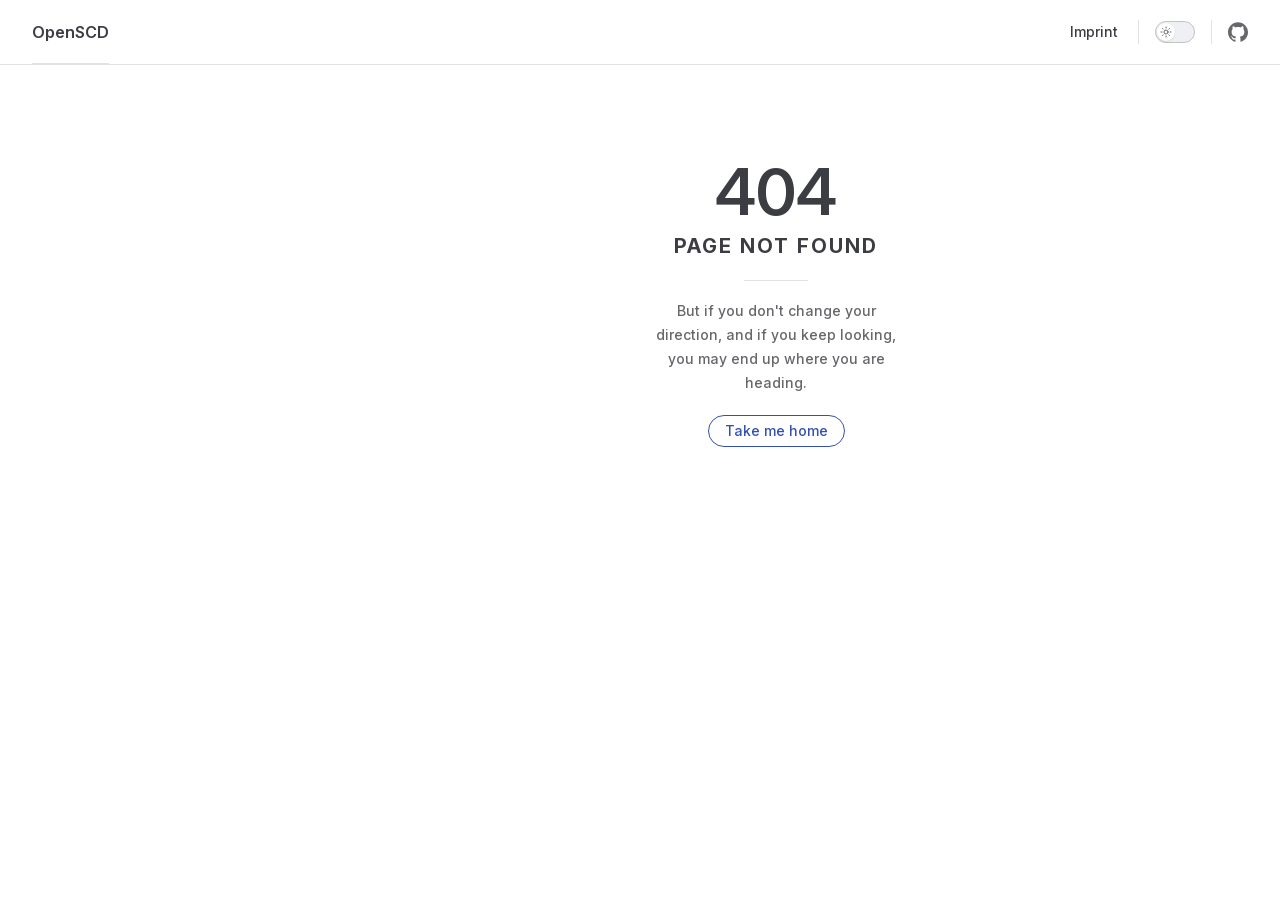
==== commit 811e9672: "Updates" ====
--- a/index.html
+++ b/index.html
@@ -18,8 +18,8 @@
     <script id="check-mac-os">document.documentElement.classList.toggle("mac",/Mac|iPhone|iPod|iPad/i.test(navigator.platform));</script>
   </head>
   <body>
-    <div id="app"><div class="Layout" data-v-5d98c3a5><!--[--><!--]--><!--[--><span tabindex="-1" data-v-0b0ada53></span><a href="#VPContent" class="VPSkipLink visually-hidden" data-v-0b0ada53>Skip to content</a><!--]--><!----><header class="VPNav" data-v-5d98c3a5 data-v-ae24b3ad><div class="VPNavBar" data-v-ae24b3ad data-v-6aa21345><div class="wrapper" data-v-6aa21345><div class="container" data-v-6aa21345><div class="title" data-v-6aa21345><div class="VPNavBarTitle has-sidebar" data-v-6aa21345 data-v-1168a8e4><a class="title" href="./" data-v-1168a8e4><!--[--><!--]--><!--[--><img class="VPImage logo" src="logo.png" alt data-v-8426fc1a><!--]--><span data-v-1168a8e4>OpenSCD</span><!--[--><!--]--></a></div></div><div class="content" data-v-6aa21345><div class="content-body" data-v-6aa21345><!--[--><!--]--><div class="VPNavBarSearch search" data-v-6aa21345><!----></div><nav aria-labelledby="main-nav-aria-label" class="VPNavBarMenu menu" data-v-6aa21345 data-v-dc692963><span id="main-nav-aria-label" class="visually-hidden" data-v-dc692963> Main Navigation </span><!--[--><!--[--><a class="VPLink link VPNavBarMenuLink" href="./imprint.html" tabindex="0" data-v-dc692963 data-v-e56f3d57><!--[--><span data-v-e56f3d57>Imprint</span><!--]--></a><!--]--><!--]--></nav><!----><div class="VPNavBarAppearance appearance" data-v-6aa21345 data-v-6c893767><button class="VPSwitch VPSwitchAppearance" type="button" role="switch" title aria-checked="false" data-v-6c893767 data-v-5337faa4 data-v-1d5665e3><span class="check" data-v-1d5665e3><span class="icon" data-v-1d5665e3><!--[--><span class="vpi-sun sun" data-v-5337faa4></span><span class="vpi-moon moon" data-v-5337faa4></span><!--]--></span></span></button></div><div class="VPSocialLinks VPNavBarSocialLinks social-links" data-v-6aa21345 data-v-0394ad82 data-v-7bc22406><!--[--><a class="VPSocialLink no-icon" href="https://github.com/OMICRONEnergyOSS" aria-label="github" target="_blank" rel="noopener" data-v-7bc22406 data-v-bd121fe5><span class="vpi-social-github"></span></a><!--]--></div><div class="VPFlyout VPNavBarExtra extra" data-v-6aa21345 data-v-bb2aa2f0 data-v-cf11d7a2><button type="button" class="button" aria-haspopup="true" aria-expanded="false" aria-label="extra navigation" data-v-cf11d7a2><span class="vpi-more-horizontal icon" data-v-cf11d7a2></span></button><div class="menu" data-v-cf11d7a2><div class="VPMenu" data-v-cf11d7a2 data-v-b98bc113><!----><!--[--><!--[--><!----><div class="group" data-v-bb2aa2f0><div class="item appearance" data-v-bb2aa2f0><p class="label" data-v-bb2aa2f0>Appearance</p><div class="appearance-action" data-v-bb2aa2f0><button class="VPSwitch VPSwitchAppearance" type="button" role="switch" title aria-checked="false" data-v-bb2aa2f0 data-v-5337faa4 data-v-1d5665e3><span class="check" data-v-1d5665e3><span class="icon" data-v-1d5665e3><!--[--><span class="vpi-sun sun" data-v-5337faa4></span><span class="vpi-moon moon" data-v-5337faa4></span><!--]--></span></span></button></div></div></div><div class="group" data-v-bb2aa2f0><div class="item social-links" data-v-bb2aa2f0><div class="VPSocialLinks social-links-list" data-v-bb2aa2f0 data-v-7bc22406><!--[--><a class="VPSocialLink no-icon" href="https://github.com/OMICRONEnergyOSS" aria-label="github" target="_blank" rel="noopener" data-v-7bc22406 data-v-bd121fe5><span class="vpi-social-github"></span></a><!--]--></div></div></div><!--]--><!--]--></div></div></div><!--[--><!--]--><button type="button" class="VPNavBarHamburger hamburger" aria-label="mobile navigation" aria-expanded="false" aria-controls="VPNavScreen" data-v-6aa21345 data-v-e5dd9c1c><span class="container" data-v-e5dd9c1c><span class="top" data-v-e5dd9c1c></span><span class="middle" data-v-e5dd9c1c></span><span class="bottom" data-v-e5dd9c1c></span></span></button></div></div></div></div><div class="divider" data-v-6aa21345><div class="divider-line" data-v-6aa21345></div></div></div><!----></header><div class="VPLocalNav has-sidebar empty" data-v-5d98c3a5 data-v-a6f0e41e><div class="container" data-v-a6f0e41e><button class="menu" aria-expanded="false" aria-controls="VPSidebarNav" data-v-a6f0e41e><span class="vpi-align-left menu-icon" data-v-a6f0e41e></span><span class="menu-text" data-v-a6f0e41e>Menu</span></button><div class="VPLocalNavOutlineDropdown" style="--vp-vh:0px;" data-v-a6f0e41e data-v-8a42e2b4><button data-v-8a42e2b4>Return to top</button><!----></div></div></div><aside class="VPSidebar" data-v-5d98c3a5 data-v-319d5ca6><div class="curtain" data-v-319d5ca6></div><nav class="nav" id="VPSidebarNav" aria-labelledby="sidebar-aria-label" tabindex="-1" data-v-319d5ca6><span class="visually-hidden" id="sidebar-aria-label" data-v-319d5ca6> Sidebar Navigation </span><!--[--><!--]--><!--[--><div class="no-transition group" data-v-c40bc020><section class="VPSidebarItem level-0" data-v-c40bc020 data-v-b3fd67f8><!----><div class="items" data-v-b3fd67f8><!--[--><div class="VPSidebarItem level-1 is-link" data-v-b3fd67f8 data-v-b3fd67f8><div class="item" data-v-b3fd67f8><div class="indicator" data-v-b3fd67f8></div><a class="VPLink link link" href="./" data-v-b3fd67f8><!--[--><p class="text" data-v-b3fd67f8>Home</p><!--]--></a><!----></div><!----></div><div class="VPSidebarItem level-1 is-link" data-v-b3fd67f8 data-v-b3fd67f8><div class="item" data-v-b3fd67f8><div class="indicator" data-v-b3fd67f8></div><a class="VPLink link link" href="./about.html" data-v-b3fd67f8><!--[--><p class="text" data-v-b3fd67f8>About OpenSCD</p><!--]--></a><!----></div><!----></div><div class="VPSidebarItem level-1 is-link" data-v-b3fd67f8 data-v-b3fd67f8><div class="item" data-v-b3fd67f8><div class="indicator" data-v-b3fd67f8></div><a class="VPLink link link" href="./get.html" data-v-b3fd67f8><!--[--><p class="text" data-v-b3fd67f8>How to get OpenSCD</p><!--]--></a><!----></div><!----></div><div class="VPSidebarItem level-1 is-link" data-v-b3fd67f8 data-v-b3fd67f8><div class="item" data-v-b3fd67f8><div class="indicator" data-v-b3fd67f8></div><a class="VPLink link link" href="./resources.html" data-v-b3fd67f8><!--[--><p class="text" data-v-b3fd67f8>Resources</p><!--]--></a><!----></div><!----></div><div class="VPSidebarItem level-1 is-link" data-v-b3fd67f8 data-v-b3fd67f8><div class="item" data-v-b3fd67f8><div class="indicator" data-v-b3fd67f8></div><a class="VPLink link link" href="./archive.html" data-v-b3fd67f8><!--[--><p class="text" data-v-b3fd67f8>Archive</p><!--]--></a><!----></div><!----></div><!--]--></div></section></div><!--]--><!--[--><!--]--></nav></aside><div class="VPContent has-sidebar" id="VPContent" data-v-5d98c3a5 data-v-1428d186><div class="VPDoc has-sidebar has-aside" data-v-1428d186 data-v-39a288b8><!--[--><!--]--><div class="container" data-v-39a288b8><div class="aside" data-v-39a288b8><div class="aside-curtain" data-v-39a288b8></div><div class="aside-container" data-v-39a288b8><div class="aside-content" data-v-39a288b8><div class="VPDocAside" data-v-39a288b8 data-v-3f215769><!--[--><!--]--><!--[--><!--]--><nav aria-labelledby="doc-outline-aria-label" class="VPDocAsideOutline" data-v-3f215769 data-v-a5bbad30><div class="content" data-v-a5bbad30><div class="outline-marker" data-v-a5bbad30></div><div aria-level="2" class="outline-title" id="doc-outline-aria-label" role="heading" data-v-a5bbad30>On this page</div><ul class="VPDocOutlineItem root" data-v-a5bbad30 data-v-b933a997><!--[--><!--]--></ul></div></nav><!--[--><!--]--><div class="spacer" data-v-3f215769></div><!--[--><!--]--><!----><!--[--><!--]--><!--[--><!--]--></div></div></div></div><div class="content" data-v-39a288b8><div class="content-container" data-v-39a288b8><!--[--><!--]--><main class="main" data-v-39a288b8><div style="position:relative;" class="vp-doc _" data-v-39a288b8><div><h1 id="an-iec-61850-engineering-tool" tabindex="-1">An IEC 61850 Engineering Tool <a class="header-anchor" href="#an-iec-61850-engineering-tool" aria-label="Permalink to &quot;An IEC 61850 Engineering Tool&quot;">​</a></h1><p>OpenSCD is a tool for creating and manipulating IEC 61850 system configuration language (SCL) files.</p><p>Originally intended for just fixing insufficiently populated SCL files, its functionality has evolved and offers now most features of a system configuration tool (SCT).</p><p>It is instantly usable as a web application.</p><p>As it is Open-Source, any interested party can add functionality. The next feature is always the one you are working on.</p><h1 id="news" tabindex="-1">News <a class="header-anchor" href="#news" aria-label="Permalink to &quot;News&quot;">​</a></h1><div class="info custom-block"><p class="custom-block-title">Meinberg Supports IEC 61850</p><p>Meinberg has integrated IEC 61850 MMS Server support into its clocks, enabling seamless substation engineering and monitoring. Configuration is powered by Meinberg’s IED Configuration Tool, built on OpenSCD - who says the OpenSCD platform is just for SCT&#39;s? Try it out here: <a href="https://meinberg-sync.github.io/mbg-open-scd" target="_blank" rel="noreferrer">Meinberg ICT</a> <span class="VPBadge info"><!--[-->2025-09-17<!--]--></span></p></div><div class="info custom-block"><p class="custom-block-title">TranspowerNZ&#39;s Stencil shows us how IEC 61850 is meant to be!</p><p>Great article on LinkedIn about TranspowerNZ&#39;s Stencil plugin: <a href="https://www.linkedin.com/feed/update/urn:li:activity:7362026193035939842/" target="_blank" rel="noreferrer">How to map #GOOSE in #iec61850 #substation quickly and accurately</a> <span class="VPBadge info"><!--[-->2025-08-31<!--]--></span></p></div></div></div></main><!----><!--[--><!--]--></div></div></div><!--[--><!--]--></div></div><footer class="VPFooter has-sidebar" data-v-5d98c3a5 data-v-e315a0ad><div class="container" data-v-e315a0ad><p class="message" data-v-e315a0ad>This project is licensed under the Apache License 2.0</p><p class="copyright" data-v-e315a0ad>Copyright © 2022 OMICRON electronics GmbH</p></div></footer><!--[--><!--]--></div></div>
-    <script>window.__VP_HASH_MAP__=JSON.parse("{\"about.md\":\"ZwmbVN2V\",\"archive.md\":\"BCUI_1f8\",\"get.md\":\"CpyDo5EQ\",\"imprint.md\":\"CuP5xLDm\",\"index.md\":\"kXe0CxtL\",\"resources.md\":\"T5e1pOaO\"}");window.__VP_SITE_DATA__=JSON.parse("{\"lang\":\"en-US\",\"dir\":\"ltr\",\"title\":\"OpenSCD\",\"description\":\"Open Source System Configuration Designer\",\"base\":\"./\",\"head\":[],\"router\":{\"prefetchLinks\":true},\"appearance\":true,\"themeConfig\":{\"nav\":[{\"link\":\"imprint\",\"text\":\"Imprint\"}],\"sidebar\":[{\"link\":\"./\",\"text\":\"Home\"},{\"link\":\"./about\",\"text\":\"About OpenSCD\"},{\"link\":\"./get\",\"text\":\"How to get OpenSCD\"},{\"link\":\"./resources\",\"text\":\"Resources\"},{\"link\":\"./archive\",\"text\":\"Archive\"}],\"socialLinks\":[{\"icon\":\"github\",\"link\":\"https://github.com/OMICRONEnergyOSS\"}],\"logo\":\"logo.png\",\"outline\":[2,3],\"footer\":{\"message\":\"This project is licensed under the Apache License 2.0\",\"copyright\":\"Copyright © 2022 OMICRON electronics GmbH\"},\"docFooter\":{\"prev\":false,\"next\":false}},\"locales\":{},\"scrollOffset\":134,\"cleanUrls\":false}");</script>
+    <div id="app"><div class="Layout" data-v-5d98c3a5><!--[--><!--]--><!--[--><span tabindex="-1" data-v-0b0ada53></span><a href="#VPContent" class="VPSkipLink visually-hidden" data-v-0b0ada53>Skip to content</a><!--]--><!----><header class="VPNav" data-v-5d98c3a5 data-v-ae24b3ad><div class="VPNavBar" data-v-ae24b3ad data-v-6aa21345><div class="wrapper" data-v-6aa21345><div class="container" data-v-6aa21345><div class="title" data-v-6aa21345><div class="VPNavBarTitle has-sidebar" data-v-6aa21345 data-v-1168a8e4><a class="title" href="./" data-v-1168a8e4><!--[--><!--]--><!----><span data-v-1168a8e4>OpenSCD</span><!--[--><!--]--></a></div></div><div class="content" data-v-6aa21345><div class="content-body" data-v-6aa21345><!--[--><!--]--><div class="VPNavBarSearch search" data-v-6aa21345><!----></div><nav aria-labelledby="main-nav-aria-label" class="VPNavBarMenu menu" data-v-6aa21345 data-v-dc692963><span id="main-nav-aria-label" class="visually-hidden" data-v-dc692963> Main Navigation </span><!--[--><!--[--><a class="VPLink link VPNavBarMenuLink" href="./imprint.html" tabindex="0" data-v-dc692963 data-v-e56f3d57><!--[--><span data-v-e56f3d57>Imprint</span><!--]--></a><!--]--><!--]--></nav><!----><div class="VPNavBarAppearance appearance" data-v-6aa21345 data-v-6c893767><button class="VPSwitch VPSwitchAppearance" type="button" role="switch" title aria-checked="false" data-v-6c893767 data-v-5337faa4 data-v-1d5665e3><span class="check" data-v-1d5665e3><span class="icon" data-v-1d5665e3><!--[--><span class="vpi-sun sun" data-v-5337faa4></span><span class="vpi-moon moon" data-v-5337faa4></span><!--]--></span></span></button></div><div class="VPSocialLinks VPNavBarSocialLinks social-links" data-v-6aa21345 data-v-0394ad82 data-v-7bc22406><!--[--><a class="VPSocialLink no-icon" href="https://github.com/OMICRONEnergyOSS" aria-label="github" target="_blank" rel="noopener" data-v-7bc22406 data-v-bd121fe5><span class="vpi-social-github"></span></a><!--]--></div><div class="VPFlyout VPNavBarExtra extra" data-v-6aa21345 data-v-bb2aa2f0 data-v-cf11d7a2><button type="button" class="button" aria-haspopup="true" aria-expanded="false" aria-label="extra navigation" data-v-cf11d7a2><span class="vpi-more-horizontal icon" data-v-cf11d7a2></span></button><div class="menu" data-v-cf11d7a2><div class="VPMenu" data-v-cf11d7a2 data-v-b98bc113><!----><!--[--><!--[--><!----><div class="group" data-v-bb2aa2f0><div class="item appearance" data-v-bb2aa2f0><p class="label" data-v-bb2aa2f0>Appearance</p><div class="appearance-action" data-v-bb2aa2f0><button class="VPSwitch VPSwitchAppearance" type="button" role="switch" title aria-checked="false" data-v-bb2aa2f0 data-v-5337faa4 data-v-1d5665e3><span class="check" data-v-1d5665e3><span class="icon" data-v-1d5665e3><!--[--><span class="vpi-sun sun" data-v-5337faa4></span><span class="vpi-moon moon" data-v-5337faa4></span><!--]--></span></span></button></div></div></div><div class="group" data-v-bb2aa2f0><div class="item social-links" data-v-bb2aa2f0><div class="VPSocialLinks social-links-list" data-v-bb2aa2f0 data-v-7bc22406><!--[--><a class="VPSocialLink no-icon" href="https://github.com/OMICRONEnergyOSS" aria-label="github" target="_blank" rel="noopener" data-v-7bc22406 data-v-bd121fe5><span class="vpi-social-github"></span></a><!--]--></div></div></div><!--]--><!--]--></div></div></div><!--[--><!--]--><button type="button" class="VPNavBarHamburger hamburger" aria-label="mobile navigation" aria-expanded="false" aria-controls="VPNavScreen" data-v-6aa21345 data-v-e5dd9c1c><span class="container" data-v-e5dd9c1c><span class="top" data-v-e5dd9c1c></span><span class="middle" data-v-e5dd9c1c></span><span class="bottom" data-v-e5dd9c1c></span></span></button></div></div></div></div><div class="divider" data-v-6aa21345><div class="divider-line" data-v-6aa21345></div></div></div><!----></header><div class="VPLocalNav has-sidebar empty" data-v-5d98c3a5 data-v-a6f0e41e><div class="container" data-v-a6f0e41e><button class="menu" aria-expanded="false" aria-controls="VPSidebarNav" data-v-a6f0e41e><span class="vpi-align-left menu-icon" data-v-a6f0e41e></span><span class="menu-text" data-v-a6f0e41e>Menu</span></button><div class="VPLocalNavOutlineDropdown" style="--vp-vh:0px;" data-v-a6f0e41e data-v-8a42e2b4><button data-v-8a42e2b4>Return to top</button><!----></div></div></div><aside class="VPSidebar" data-v-5d98c3a5 data-v-319d5ca6><div class="curtain" data-v-319d5ca6></div><nav class="nav" id="VPSidebarNav" aria-labelledby="sidebar-aria-label" tabindex="-1" data-v-319d5ca6><span class="visually-hidden" id="sidebar-aria-label" data-v-319d5ca6> Sidebar Navigation </span><!--[--><!--]--><!--[--><div class="no-transition group" data-v-c40bc020><section class="VPSidebarItem level-0 has-active" data-v-c40bc020 data-v-b3fd67f8><!----><div class="items" data-v-b3fd67f8><!--[--><div class="VPSidebarItem level-1 is-link" data-v-b3fd67f8 data-v-b3fd67f8><div class="item" data-v-b3fd67f8><div class="indicator" data-v-b3fd67f8></div><a class="VPLink link link" href="./" data-v-b3fd67f8><!--[--><p class="text" data-v-b3fd67f8>Home</p><!--]--></a><!----></div><!----></div><div class="VPSidebarItem level-1 is-link" data-v-b3fd67f8 data-v-b3fd67f8><div class="item" data-v-b3fd67f8><div class="indicator" data-v-b3fd67f8></div><a class="VPLink link link" href="./about.html" data-v-b3fd67f8><!--[--><p class="text" data-v-b3fd67f8>About OpenSCD</p><!--]--></a><!----></div><!----></div><div class="VPSidebarItem level-1 is-link" data-v-b3fd67f8 data-v-b3fd67f8><div class="item" data-v-b3fd67f8><div class="indicator" data-v-b3fd67f8></div><a class="VPLink link link" href="./get.html" data-v-b3fd67f8><!--[--><p class="text" data-v-b3fd67f8>How to get OpenSCD</p><!--]--></a><!----></div><!----></div><div class="VPSidebarItem level-1 is-link" data-v-b3fd67f8 data-v-b3fd67f8><div class="item" data-v-b3fd67f8><div class="indicator" data-v-b3fd67f8></div><a class="VPLink link link" href="./resources.html" data-v-b3fd67f8><!--[--><p class="text" data-v-b3fd67f8>Resources</p><!--]--></a><!----></div><!----></div><div class="VPSidebarItem level-1 is-link" data-v-b3fd67f8 data-v-b3fd67f8><div class="item" data-v-b3fd67f8><div class="indicator" data-v-b3fd67f8></div><a class="VPLink link link" href="./archive.html" data-v-b3fd67f8><!--[--><p class="text" data-v-b3fd67f8>Archive</p><!--]--></a><!----></div><!----></div><!--]--></div></section></div><!--]--><!--[--><!--]--></nav></aside><div class="VPContent has-sidebar" id="VPContent" data-v-5d98c3a5 data-v-1428d186><div class="VPDoc has-sidebar has-aside" data-v-1428d186 data-v-39a288b8><!--[--><!--]--><div class="container" data-v-39a288b8><div class="aside" data-v-39a288b8><div class="aside-curtain" data-v-39a288b8></div><div class="aside-container" data-v-39a288b8><div class="aside-content" data-v-39a288b8><div class="VPDocAside" data-v-39a288b8 data-v-3f215769><!--[--><!--]--><!--[--><!--]--><nav aria-labelledby="doc-outline-aria-label" class="VPDocAsideOutline" data-v-3f215769 data-v-a5bbad30><div class="content" data-v-a5bbad30><div class="outline-marker" data-v-a5bbad30></div><div aria-level="2" class="outline-title" id="doc-outline-aria-label" role="heading" data-v-a5bbad30>On this page</div><ul class="VPDocOutlineItem root" data-v-a5bbad30 data-v-b933a997><!--[--><!--]--></ul></div></nav><!--[--><!--]--><div class="spacer" data-v-3f215769></div><!--[--><!--]--><!----><!--[--><!--]--><!--[--><!--]--></div></div></div></div><div class="content" data-v-39a288b8><div class="content-container" data-v-39a288b8><!--[--><!--]--><main class="main" data-v-39a288b8><div style="position:relative;" class="vp-doc _" data-v-39a288b8><div><h1 id="an-iec-61850-engineering-tool" tabindex="-1">An IEC 61850 Engineering Tool <a class="header-anchor" href="#an-iec-61850-engineering-tool" aria-label="Permalink to &quot;An IEC 61850 Engineering Tool&quot;">​</a></h1><p>OpenSCD is a tool for creating and manipulating IEC 61850 system configuration language (SCL) files.</p><p>Originally intended for just fixing insufficiently populated SCL files, its functionality has evolved and offers now most features of a system configuration tool (SCT).</p><p>It is instantly usable as a web application.</p><p>As it is Open-Source, any interested party can add functionality. The next feature is always the one you are working on.</p><h1 id="news" tabindex="-1">News <a class="header-anchor" href="#news" aria-label="Permalink to &quot;News&quot;">​</a></h1><div class="info custom-block"><p class="custom-block-title">Meinberg Supports IEC 61850</p><p>Meinberg has integrated IEC 61850 MMS Server support into its clocks, enabling seamless substation engineering and monitoring. Configuration is powered by Meinberg’s IED Configuration Tool, built on OpenSCD - who says the OpenSCD platform is just for SCT&#39;s? Try it out here: <a href="https://meinberg-sync.github.io/mbg-open-scd" target="_blank" rel="noreferrer">Meinberg ICT</a> <span class="VPBadge info"><!--[-->2025-09-17<!--]--></span></p></div><div class="info custom-block"><p class="custom-block-title">TranspowerNZ&#39;s Stencil shows us how IEC 61850 is meant to be!</p><p>Great article on LinkedIn about TranspowerNZ&#39;s Stencil plugin: <a href="https://www.linkedin.com/feed/update/urn:li:activity:7362026193035939842/" target="_blank" rel="noreferrer">How to map #GOOSE in #iec61850 #substation quickly and accurately</a> <span class="VPBadge info"><!--[-->2025-08-31<!--]--></span></p></div></div></div></main><!----><!--[--><!--]--></div></div></div><!--[--><!--]--></div></div><footer class="VPFooter has-sidebar" data-v-5d98c3a5 data-v-e315a0ad><div class="container" data-v-e315a0ad><p class="message" data-v-e315a0ad>This project is licensed under the Apache License 2.0</p><p class="copyright" data-v-e315a0ad>Copyright © 2022 OMICRON electronics GmbH</p></div></footer><!--[--><!--]--></div></div>
+    <script>window.__VP_HASH_MAP__=JSON.parse("{\"about.md\":\"ZwmbVN2V\",\"archive.md\":\"BCUI_1f8\",\"get.md\":\"CpyDo5EQ\",\"imprint.md\":\"CuP5xLDm\",\"index.md\":\"kXe0CxtL\",\"resources.md\":\"T5e1pOaO\"}");window.__VP_SITE_DATA__=JSON.parse("{\"lang\":\"en-US\",\"dir\":\"ltr\",\"title\":\"OpenSCD\",\"description\":\"Open Source System Configuration Designer\",\"base\":\"./\",\"head\":[],\"router\":{\"prefetchLinks\":true},\"appearance\":true,\"themeConfig\":{\"nav\":[{\"link\":\"imprint\",\"text\":\"Imprint\"}],\"sidebar\":[{\"link\":\"/\",\"text\":\"Home\"},{\"link\":\"about\",\"text\":\"About OpenSCD\"},{\"link\":\"get\",\"text\":\"How to get OpenSCD\"},{\"link\":\"resources\",\"text\":\"Resources\"},{\"link\":\"archive\",\"text\":\"Archive\"}],\"socialLinks\":[{\"icon\":\"github\",\"link\":\"https://github.com/OMICRONEnergyOSS\"}],\"outline\":[2,3],\"footer\":{\"message\":\"This project is licensed under the Apache License 2.0\",\"copyright\":\"Copyright © 2022 OMICRON electronics GmbH\"},\"docFooter\":{\"prev\":false,\"next\":false}},\"locales\":{},\"scrollOffset\":134,\"cleanUrls\":false}");</script>
     
   </body>
 </html>
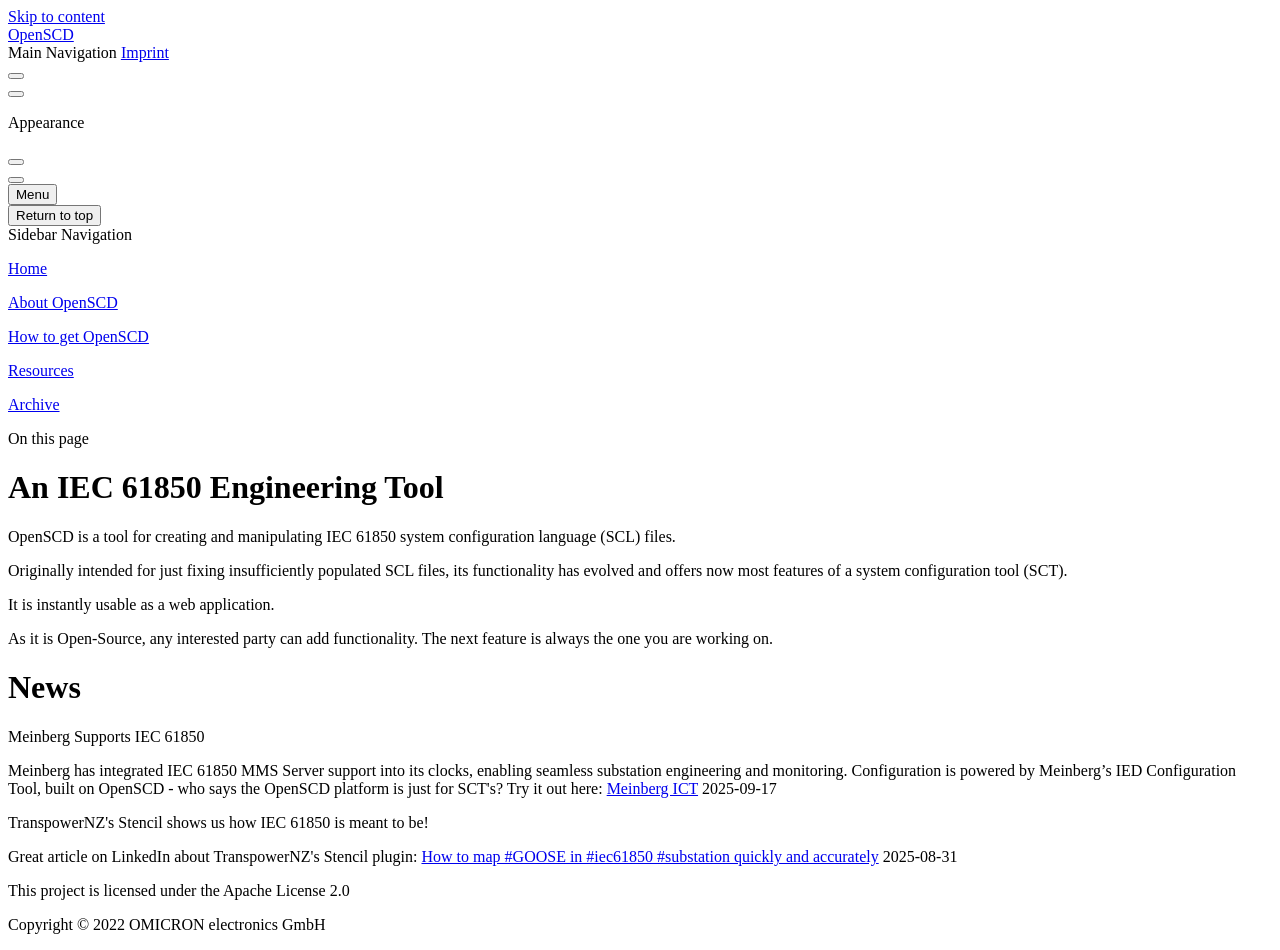
==== commit cb1b65d4: "Updates" ====
--- a/index.html
+++ b/index.html
@@ -6,20 +6,20 @@
     <title>An IEC 61850 Engineering Tool | OpenSCD</title>
     <meta name="description" content="Open Source System Configuration Designer">
     <meta name="generator" content="VitePress v1.6.4">
-    <link rel="preload stylesheet" href="./assets/style.Z8gs8R4t.css" as="style">
-    <link rel="preload stylesheet" href="./vp-icons.css" as="style">
+    <link rel="preload stylesheet" href="/openscd-org-website/assets/style.Ck_Q3nKP.css" as="style">
+    <link rel="preload stylesheet" href="/openscd-org-website/vp-icons.css" as="style">
     
-    <script type="module" src="./assets/app.DLePED9W.js"></script>
-    <link rel="preload" href="./assets/inter-roman-latin.Di8DUHzh.woff2" as="font" type="font/woff2" crossorigin="">
-    <link rel="modulepreload" href="./assets/chunks/theme.B8J8h1o5.js">
-    <link rel="modulepreload" href="./assets/chunks/framework.B0yr68w_.js">
-    <link rel="modulepreload" href="./assets/index.md.kXe0CxtL.lean.js">
+    <script type="module" src="/openscd-org-website/assets/app.De7JekGc.js"></script>
+    <link rel="preload" href="/openscd-org-website/assets/inter-roman-latin.Di8DUHzh.woff2" as="font" type="font/woff2" crossorigin="">
+    <link rel="modulepreload" href="/openscd-org-website/assets/chunks/theme.Cb-Jobxa.js">
+    <link rel="modulepreload" href="/openscd-org-website/assets/chunks/framework.D18lpPw1.js">
+    <link rel="modulepreload" href="/openscd-org-website/assets/index.md.DSIWDqCK.lean.js">
     <script id="check-dark-mode">(()=>{const e=localStorage.getItem("vitepress-theme-appearance")||"auto",a=window.matchMedia("(prefers-color-scheme: dark)").matches;(!e||e==="auto"?a:e==="dark")&&document.documentElement.classList.add("dark")})();</script>
     <script id="check-mac-os">document.documentElement.classList.toggle("mac",/Mac|iPhone|iPod|iPad/i.test(navigator.platform));</script>
   </head>
   <body>
-    <div id="app"><div class="Layout" data-v-5d98c3a5><!--[--><!--]--><!--[--><span tabindex="-1" data-v-0b0ada53></span><a href="#VPContent" class="VPSkipLink visually-hidden" data-v-0b0ada53>Skip to content</a><!--]--><!----><header class="VPNav" data-v-5d98c3a5 data-v-ae24b3ad><div class="VPNavBar" data-v-ae24b3ad data-v-6aa21345><div class="wrapper" data-v-6aa21345><div class="container" data-v-6aa21345><div class="title" data-v-6aa21345><div class="VPNavBarTitle has-sidebar" data-v-6aa21345 data-v-1168a8e4><a class="title" href="./" data-v-1168a8e4><!--[--><!--]--><!----><span data-v-1168a8e4>OpenSCD</span><!--[--><!--]--></a></div></div><div class="content" data-v-6aa21345><div class="content-body" data-v-6aa21345><!--[--><!--]--><div class="VPNavBarSearch search" data-v-6aa21345><!----></div><nav aria-labelledby="main-nav-aria-label" class="VPNavBarMenu menu" data-v-6aa21345 data-v-dc692963><span id="main-nav-aria-label" class="visually-hidden" data-v-dc692963> Main Navigation </span><!--[--><!--[--><a class="VPLink link VPNavBarMenuLink" href="./imprint.html" tabindex="0" data-v-dc692963 data-v-e56f3d57><!--[--><span data-v-e56f3d57>Imprint</span><!--]--></a><!--]--><!--]--></nav><!----><div class="VPNavBarAppearance appearance" data-v-6aa21345 data-v-6c893767><button class="VPSwitch VPSwitchAppearance" type="button" role="switch" title aria-checked="false" data-v-6c893767 data-v-5337faa4 data-v-1d5665e3><span class="check" data-v-1d5665e3><span class="icon" data-v-1d5665e3><!--[--><span class="vpi-sun sun" data-v-5337faa4></span><span class="vpi-moon moon" data-v-5337faa4></span><!--]--></span></span></button></div><div class="VPSocialLinks VPNavBarSocialLinks social-links" data-v-6aa21345 data-v-0394ad82 data-v-7bc22406><!--[--><a class="VPSocialLink no-icon" href="https://github.com/OMICRONEnergyOSS" aria-label="github" target="_blank" rel="noopener" data-v-7bc22406 data-v-bd121fe5><span class="vpi-social-github"></span></a><!--]--></div><div class="VPFlyout VPNavBarExtra extra" data-v-6aa21345 data-v-bb2aa2f0 data-v-cf11d7a2><button type="button" class="button" aria-haspopup="true" aria-expanded="false" aria-label="extra navigation" data-v-cf11d7a2><span class="vpi-more-horizontal icon" data-v-cf11d7a2></span></button><div class="menu" data-v-cf11d7a2><div class="VPMenu" data-v-cf11d7a2 data-v-b98bc113><!----><!--[--><!--[--><!----><div class="group" data-v-bb2aa2f0><div class="item appearance" data-v-bb2aa2f0><p class="label" data-v-bb2aa2f0>Appearance</p><div class="appearance-action" data-v-bb2aa2f0><button class="VPSwitch VPSwitchAppearance" type="button" role="switch" title aria-checked="false" data-v-bb2aa2f0 data-v-5337faa4 data-v-1d5665e3><span class="check" data-v-1d5665e3><span class="icon" data-v-1d5665e3><!--[--><span class="vpi-sun sun" data-v-5337faa4></span><span class="vpi-moon moon" data-v-5337faa4></span><!--]--></span></span></button></div></div></div><div class="group" data-v-bb2aa2f0><div class="item social-links" data-v-bb2aa2f0><div class="VPSocialLinks social-links-list" data-v-bb2aa2f0 data-v-7bc22406><!--[--><a class="VPSocialLink no-icon" href="https://github.com/OMICRONEnergyOSS" aria-label="github" target="_blank" rel="noopener" data-v-7bc22406 data-v-bd121fe5><span class="vpi-social-github"></span></a><!--]--></div></div></div><!--]--><!--]--></div></div></div><!--[--><!--]--><button type="button" class="VPNavBarHamburger hamburger" aria-label="mobile navigation" aria-expanded="false" aria-controls="VPNavScreen" data-v-6aa21345 data-v-e5dd9c1c><span class="container" data-v-e5dd9c1c><span class="top" data-v-e5dd9c1c></span><span class="middle" data-v-e5dd9c1c></span><span class="bottom" data-v-e5dd9c1c></span></span></button></div></div></div></div><div class="divider" data-v-6aa21345><div class="divider-line" data-v-6aa21345></div></div></div><!----></header><div class="VPLocalNav has-sidebar empty" data-v-5d98c3a5 data-v-a6f0e41e><div class="container" data-v-a6f0e41e><button class="menu" aria-expanded="false" aria-controls="VPSidebarNav" data-v-a6f0e41e><span class="vpi-align-left menu-icon" data-v-a6f0e41e></span><span class="menu-text" data-v-a6f0e41e>Menu</span></button><div class="VPLocalNavOutlineDropdown" style="--vp-vh:0px;" data-v-a6f0e41e data-v-8a42e2b4><button data-v-8a42e2b4>Return to top</button><!----></div></div></div><aside class="VPSidebar" data-v-5d98c3a5 data-v-319d5ca6><div class="curtain" data-v-319d5ca6></div><nav class="nav" id="VPSidebarNav" aria-labelledby="sidebar-aria-label" tabindex="-1" data-v-319d5ca6><span class="visually-hidden" id="sidebar-aria-label" data-v-319d5ca6> Sidebar Navigation </span><!--[--><!--]--><!--[--><div class="no-transition group" data-v-c40bc020><section class="VPSidebarItem level-0 has-active" data-v-c40bc020 data-v-b3fd67f8><!----><div class="items" data-v-b3fd67f8><!--[--><div class="VPSidebarItem level-1 is-link" data-v-b3fd67f8 data-v-b3fd67f8><div class="item" data-v-b3fd67f8><div class="indicator" data-v-b3fd67f8></div><a class="VPLink link link" href="./" data-v-b3fd67f8><!--[--><p class="text" data-v-b3fd67f8>Home</p><!--]--></a><!----></div><!----></div><div class="VPSidebarItem level-1 is-link" data-v-b3fd67f8 data-v-b3fd67f8><div class="item" data-v-b3fd67f8><div class="indicator" data-v-b3fd67f8></div><a class="VPLink link link" href="./about.html" data-v-b3fd67f8><!--[--><p class="text" data-v-b3fd67f8>About OpenSCD</p><!--]--></a><!----></div><!----></div><div class="VPSidebarItem level-1 is-link" data-v-b3fd67f8 data-v-b3fd67f8><div class="item" data-v-b3fd67f8><div class="indicator" data-v-b3fd67f8></div><a class="VPLink link link" href="./get.html" data-v-b3fd67f8><!--[--><p class="text" data-v-b3fd67f8>How to get OpenSCD</p><!--]--></a><!----></div><!----></div><div class="VPSidebarItem level-1 is-link" data-v-b3fd67f8 data-v-b3fd67f8><div class="item" data-v-b3fd67f8><div class="indicator" data-v-b3fd67f8></div><a class="VPLink link link" href="./resources.html" data-v-b3fd67f8><!--[--><p class="text" data-v-b3fd67f8>Resources</p><!--]--></a><!----></div><!----></div><div class="VPSidebarItem level-1 is-link" data-v-b3fd67f8 data-v-b3fd67f8><div class="item" data-v-b3fd67f8><div class="indicator" data-v-b3fd67f8></div><a class="VPLink link link" href="./archive.html" data-v-b3fd67f8><!--[--><p class="text" data-v-b3fd67f8>Archive</p><!--]--></a><!----></div><!----></div><!--]--></div></section></div><!--]--><!--[--><!--]--></nav></aside><div class="VPContent has-sidebar" id="VPContent" data-v-5d98c3a5 data-v-1428d186><div class="VPDoc has-sidebar has-aside" data-v-1428d186 data-v-39a288b8><!--[--><!--]--><div class="container" data-v-39a288b8><div class="aside" data-v-39a288b8><div class="aside-curtain" data-v-39a288b8></div><div class="aside-container" data-v-39a288b8><div class="aside-content" data-v-39a288b8><div class="VPDocAside" data-v-39a288b8 data-v-3f215769><!--[--><!--]--><!--[--><!--]--><nav aria-labelledby="doc-outline-aria-label" class="VPDocAsideOutline" data-v-3f215769 data-v-a5bbad30><div class="content" data-v-a5bbad30><div class="outline-marker" data-v-a5bbad30></div><div aria-level="2" class="outline-title" id="doc-outline-aria-label" role="heading" data-v-a5bbad30>On this page</div><ul class="VPDocOutlineItem root" data-v-a5bbad30 data-v-b933a997><!--[--><!--]--></ul></div></nav><!--[--><!--]--><div class="spacer" data-v-3f215769></div><!--[--><!--]--><!----><!--[--><!--]--><!--[--><!--]--></div></div></div></div><div class="content" data-v-39a288b8><div class="content-container" data-v-39a288b8><!--[--><!--]--><main class="main" data-v-39a288b8><div style="position:relative;" class="vp-doc _" data-v-39a288b8><div><h1 id="an-iec-61850-engineering-tool" tabindex="-1">An IEC 61850 Engineering Tool <a class="header-anchor" href="#an-iec-61850-engineering-tool" aria-label="Permalink to &quot;An IEC 61850 Engineering Tool&quot;">​</a></h1><p>OpenSCD is a tool for creating and manipulating IEC 61850 system configuration language (SCL) files.</p><p>Originally intended for just fixing insufficiently populated SCL files, its functionality has evolved and offers now most features of a system configuration tool (SCT).</p><p>It is instantly usable as a web application.</p><p>As it is Open-Source, any interested party can add functionality. The next feature is always the one you are working on.</p><h1 id="news" tabindex="-1">News <a class="header-anchor" href="#news" aria-label="Permalink to &quot;News&quot;">​</a></h1><div class="info custom-block"><p class="custom-block-title">Meinberg Supports IEC 61850</p><p>Meinberg has integrated IEC 61850 MMS Server support into its clocks, enabling seamless substation engineering and monitoring. Configuration is powered by Meinberg’s IED Configuration Tool, built on OpenSCD - who says the OpenSCD platform is just for SCT&#39;s? Try it out here: <a href="https://meinberg-sync.github.io/mbg-open-scd" target="_blank" rel="noreferrer">Meinberg ICT</a> <span class="VPBadge info"><!--[-->2025-09-17<!--]--></span></p></div><div class="info custom-block"><p class="custom-block-title">TranspowerNZ&#39;s Stencil shows us how IEC 61850 is meant to be!</p><p>Great article on LinkedIn about TranspowerNZ&#39;s Stencil plugin: <a href="https://www.linkedin.com/feed/update/urn:li:activity:7362026193035939842/" target="_blank" rel="noreferrer">How to map #GOOSE in #iec61850 #substation quickly and accurately</a> <span class="VPBadge info"><!--[-->2025-08-31<!--]--></span></p></div></div></div></main><!----><!--[--><!--]--></div></div></div><!--[--><!--]--></div></div><footer class="VPFooter has-sidebar" data-v-5d98c3a5 data-v-e315a0ad><div class="container" data-v-e315a0ad><p class="message" data-v-e315a0ad>This project is licensed under the Apache License 2.0</p><p class="copyright" data-v-e315a0ad>Copyright © 2022 OMICRON electronics GmbH</p></div></footer><!--[--><!--]--></div></div>
-    <script>window.__VP_HASH_MAP__=JSON.parse("{\"about.md\":\"ZwmbVN2V\",\"archive.md\":\"BCUI_1f8\",\"get.md\":\"CpyDo5EQ\",\"imprint.md\":\"CuP5xLDm\",\"index.md\":\"kXe0CxtL\",\"resources.md\":\"T5e1pOaO\"}");window.__VP_SITE_DATA__=JSON.parse("{\"lang\":\"en-US\",\"dir\":\"ltr\",\"title\":\"OpenSCD\",\"description\":\"Open Source System Configuration Designer\",\"base\":\"./\",\"head\":[],\"router\":{\"prefetchLinks\":true},\"appearance\":true,\"themeConfig\":{\"nav\":[{\"link\":\"imprint\",\"text\":\"Imprint\"}],\"sidebar\":[{\"link\":\"/\",\"text\":\"Home\"},{\"link\":\"about\",\"text\":\"About OpenSCD\"},{\"link\":\"get\",\"text\":\"How to get OpenSCD\"},{\"link\":\"resources\",\"text\":\"Resources\"},{\"link\":\"archive\",\"text\":\"Archive\"}],\"socialLinks\":[{\"icon\":\"github\",\"link\":\"https://github.com/OMICRONEnergyOSS\"}],\"outline\":[2,3],\"footer\":{\"message\":\"This project is licensed under the Apache License 2.0\",\"copyright\":\"Copyright © 2022 OMICRON electronics GmbH\"},\"docFooter\":{\"prev\":false,\"next\":false}},\"locales\":{},\"scrollOffset\":134,\"cleanUrls\":false}");</script>
+    <div id="app"><div class="Layout" data-v-5d98c3a5><!--[--><!--]--><!--[--><span tabindex="-1" data-v-0b0ada53></span><a href="#VPContent" class="VPSkipLink visually-hidden" data-v-0b0ada53>Skip to content</a><!--]--><!----><header class="VPNav" data-v-5d98c3a5 data-v-ae24b3ad><div class="VPNavBar" data-v-ae24b3ad data-v-6aa21345><div class="wrapper" data-v-6aa21345><div class="container" data-v-6aa21345><div class="title" data-v-6aa21345><div class="VPNavBarTitle has-sidebar" data-v-6aa21345 data-v-1168a8e4><a class="title" href="/openscd-org-website/" data-v-1168a8e4><!--[--><!--]--><!--[--><img class="VPImage logo" src="./logo.png" alt data-v-8426fc1a><!--]--><span data-v-1168a8e4>OpenSCD</span><!--[--><!--]--></a></div></div><div class="content" data-v-6aa21345><div class="content-body" data-v-6aa21345><!--[--><!--]--><div class="VPNavBarSearch search" data-v-6aa21345><!----></div><nav aria-labelledby="main-nav-aria-label" class="VPNavBarMenu menu" data-v-6aa21345 data-v-dc692963><span id="main-nav-aria-label" class="visually-hidden" data-v-dc692963> Main Navigation </span><!--[--><!--[--><a class="VPLink link VPNavBarMenuLink" href="/openscd-org-website/imprint.html" tabindex="0" data-v-dc692963 data-v-e56f3d57><!--[--><span data-v-e56f3d57>Imprint</span><!--]--></a><!--]--><!--]--></nav><!----><div class="VPNavBarAppearance appearance" data-v-6aa21345 data-v-6c893767><button class="VPSwitch VPSwitchAppearance" type="button" role="switch" title aria-checked="false" data-v-6c893767 data-v-5337faa4 data-v-1d5665e3><span class="check" data-v-1d5665e3><span class="icon" data-v-1d5665e3><!--[--><span class="vpi-sun sun" data-v-5337faa4></span><span class="vpi-moon moon" data-v-5337faa4></span><!--]--></span></span></button></div><div class="VPSocialLinks VPNavBarSocialLinks social-links" data-v-6aa21345 data-v-0394ad82 data-v-7bc22406><!--[--><a class="VPSocialLink no-icon" href="https://github.com/OMICRONEnergyOSS" aria-label="github" target="_blank" rel="noopener" data-v-7bc22406 data-v-bd121fe5><span class="vpi-social-github"></span></a><!--]--></div><div class="VPFlyout VPNavBarExtra extra" data-v-6aa21345 data-v-bb2aa2f0 data-v-cf11d7a2><button type="button" class="button" aria-haspopup="true" aria-expanded="false" aria-label="extra navigation" data-v-cf11d7a2><span class="vpi-more-horizontal icon" data-v-cf11d7a2></span></button><div class="menu" data-v-cf11d7a2><div class="VPMenu" data-v-cf11d7a2 data-v-b98bc113><!----><!--[--><!--[--><!----><div class="group" data-v-bb2aa2f0><div class="item appearance" data-v-bb2aa2f0><p class="label" data-v-bb2aa2f0>Appearance</p><div class="appearance-action" data-v-bb2aa2f0><button class="VPSwitch VPSwitchAppearance" type="button" role="switch" title aria-checked="false" data-v-bb2aa2f0 data-v-5337faa4 data-v-1d5665e3><span class="check" data-v-1d5665e3><span class="icon" data-v-1d5665e3><!--[--><span class="vpi-sun sun" data-v-5337faa4></span><span class="vpi-moon moon" data-v-5337faa4></span><!--]--></span></span></button></div></div></div><div class="group" data-v-bb2aa2f0><div class="item social-links" data-v-bb2aa2f0><div class="VPSocialLinks social-links-list" data-v-bb2aa2f0 data-v-7bc22406><!--[--><a class="VPSocialLink no-icon" href="https://github.com/OMICRONEnergyOSS" aria-label="github" target="_blank" rel="noopener" data-v-7bc22406 data-v-bd121fe5><span class="vpi-social-github"></span></a><!--]--></div></div></div><!--]--><!--]--></div></div></div><!--[--><!--]--><button type="button" class="VPNavBarHamburger hamburger" aria-label="mobile navigation" aria-expanded="false" aria-controls="VPNavScreen" data-v-6aa21345 data-v-e5dd9c1c><span class="container" data-v-e5dd9c1c><span class="top" data-v-e5dd9c1c></span><span class="middle" data-v-e5dd9c1c></span><span class="bottom" data-v-e5dd9c1c></span></span></button></div></div></div></div><div class="divider" data-v-6aa21345><div class="divider-line" data-v-6aa21345></div></div></div><!----></header><div class="VPLocalNav has-sidebar empty" data-v-5d98c3a5 data-v-a6f0e41e><div class="container" data-v-a6f0e41e><button class="menu" aria-expanded="false" aria-controls="VPSidebarNav" data-v-a6f0e41e><span class="vpi-align-left menu-icon" data-v-a6f0e41e></span><span class="menu-text" data-v-a6f0e41e>Menu</span></button><div class="VPLocalNavOutlineDropdown" style="--vp-vh:0px;" data-v-a6f0e41e data-v-8a42e2b4><button data-v-8a42e2b4>Return to top</button><!----></div></div></div><aside class="VPSidebar" data-v-5d98c3a5 data-v-319d5ca6><div class="curtain" data-v-319d5ca6></div><nav class="nav" id="VPSidebarNav" aria-labelledby="sidebar-aria-label" tabindex="-1" data-v-319d5ca6><span class="visually-hidden" id="sidebar-aria-label" data-v-319d5ca6> Sidebar Navigation </span><!--[--><!--]--><!--[--><div class="no-transition group" data-v-c40bc020><section class="VPSidebarItem level-0 has-active" data-v-c40bc020 data-v-b3fd67f8><!----><div class="items" data-v-b3fd67f8><!--[--><div class="VPSidebarItem level-1 is-link" data-v-b3fd67f8 data-v-b3fd67f8><div class="item" data-v-b3fd67f8><div class="indicator" data-v-b3fd67f8></div><a class="VPLink link link" href="/openscd-org-website/" data-v-b3fd67f8><!--[--><p class="text" data-v-b3fd67f8>Home</p><!--]--></a><!----></div><!----></div><div class="VPSidebarItem level-1 is-link" data-v-b3fd67f8 data-v-b3fd67f8><div class="item" data-v-b3fd67f8><div class="indicator" data-v-b3fd67f8></div><a class="VPLink link link" href="/openscd-org-website/about.html" data-v-b3fd67f8><!--[--><p class="text" data-v-b3fd67f8>About OpenSCD</p><!--]--></a><!----></div><!----></div><div class="VPSidebarItem level-1 is-link" data-v-b3fd67f8 data-v-b3fd67f8><div class="item" data-v-b3fd67f8><div class="indicator" data-v-b3fd67f8></div><a class="VPLink link link" href="/openscd-org-website/get.html" data-v-b3fd67f8><!--[--><p class="text" data-v-b3fd67f8>How to get OpenSCD</p><!--]--></a><!----></div><!----></div><div class="VPSidebarItem level-1 is-link" data-v-b3fd67f8 data-v-b3fd67f8><div class="item" data-v-b3fd67f8><div class="indicator" data-v-b3fd67f8></div><a class="VPLink link link" href="/openscd-org-website/resources.html" data-v-b3fd67f8><!--[--><p class="text" data-v-b3fd67f8>Resources</p><!--]--></a><!----></div><!----></div><div class="VPSidebarItem level-1 is-link" data-v-b3fd67f8 data-v-b3fd67f8><div class="item" data-v-b3fd67f8><div class="indicator" data-v-b3fd67f8></div><a class="VPLink link link" href="/openscd-org-website/archive.html" data-v-b3fd67f8><!--[--><p class="text" data-v-b3fd67f8>Archive</p><!--]--></a><!----></div><!----></div><!--]--></div></section></div><!--]--><!--[--><!--]--></nav></aside><div class="VPContent has-sidebar" id="VPContent" data-v-5d98c3a5 data-v-1428d186><div class="VPDoc has-sidebar has-aside" data-v-1428d186 data-v-39a288b8><!--[--><!--]--><div class="container" data-v-39a288b8><div class="aside" data-v-39a288b8><div class="aside-curtain" data-v-39a288b8></div><div class="aside-container" data-v-39a288b8><div class="aside-content" data-v-39a288b8><div class="VPDocAside" data-v-39a288b8 data-v-3f215769><!--[--><!--]--><!--[--><!--]--><nav aria-labelledby="doc-outline-aria-label" class="VPDocAsideOutline" data-v-3f215769 data-v-a5bbad30><div class="content" data-v-a5bbad30><div class="outline-marker" data-v-a5bbad30></div><div aria-level="2" class="outline-title" id="doc-outline-aria-label" role="heading" data-v-a5bbad30>On this page</div><ul class="VPDocOutlineItem root" data-v-a5bbad30 data-v-b933a997><!--[--><!--]--></ul></div></nav><!--[--><!--]--><div class="spacer" data-v-3f215769></div><!--[--><!--]--><!----><!--[--><!--]--><!--[--><!--]--></div></div></div></div><div class="content" data-v-39a288b8><div class="content-container" data-v-39a288b8><!--[--><!--]--><main class="main" data-v-39a288b8><div style="position:relative;" class="vp-doc _openscd-org-website_" data-v-39a288b8><div><h1 id="an-iec-61850-engineering-tool" tabindex="-1">An IEC 61850 Engineering Tool <a class="header-anchor" href="#an-iec-61850-engineering-tool" aria-label="Permalink to &quot;An IEC 61850 Engineering Tool&quot;">​</a></h1><p>OpenSCD is a tool for creating and manipulating IEC 61850 system configuration language (SCL) files.</p><p>Originally intended for just fixing insufficiently populated SCL files, its functionality has evolved and offers now most features of a system configuration tool (SCT).</p><p>It is instantly usable as a web application.</p><p>As it is Open-Source, any interested party can add functionality. The next feature is always the one you are working on.</p><h1 id="news" tabindex="-1">News <a class="header-anchor" href="#news" aria-label="Permalink to &quot;News&quot;">​</a></h1><div class="info custom-block"><p class="custom-block-title">Meinberg Supports IEC 61850</p><p>Meinberg has integrated IEC 61850 MMS Server support into its clocks, enabling seamless substation engineering and monitoring. Configuration is powered by Meinberg’s IED Configuration Tool, built on OpenSCD - who says the OpenSCD platform is just for SCT&#39;s? Try it out here: <a href="https://meinberg-sync.github.io/mbg-open-scd" target="_blank" rel="noreferrer">Meinberg ICT</a> <span class="VPBadge info"><!--[-->2025-09-17<!--]--></span></p></div><div class="info custom-block"><p class="custom-block-title">TranspowerNZ&#39;s Stencil shows us how IEC 61850 is meant to be!</p><p>Great article on LinkedIn about TranspowerNZ&#39;s Stencil plugin: <a href="https://www.linkedin.com/feed/update/urn:li:activity:7362026193035939842/" target="_blank" rel="noreferrer">How to map #GOOSE in #iec61850 #substation quickly and accurately</a> <span class="VPBadge info"><!--[-->2025-08-31<!--]--></span></p></div></div></div></main><!----><!--[--><!--]--></div></div></div><!--[--><!--]--></div></div><footer class="VPFooter has-sidebar" data-v-5d98c3a5 data-v-e315a0ad><div class="container" data-v-e315a0ad><p class="message" data-v-e315a0ad>This project is licensed under the Apache License 2.0</p><p class="copyright" data-v-e315a0ad>Copyright © 2022 OMICRON electronics GmbH</p></div></footer><!--[--><!--]--></div></div>
+    <script>window.__VP_HASH_MAP__=JSON.parse("{\"about.md\":\"BwL-FP20\",\"archive.md\":\"U1j8yFBc\",\"get.md\":\"BFtlz0uf\",\"imprint.md\":\"Bj7sX6Vu\",\"index.md\":\"DSIWDqCK\",\"resources.md\":\"IaQI7dn_\"}");window.__VP_SITE_DATA__=JSON.parse("{\"lang\":\"en-US\",\"dir\":\"ltr\",\"title\":\"OpenSCD\",\"description\":\"Open Source System Configuration Designer\",\"base\":\"/openscd-org-website/\",\"head\":[],\"router\":{\"prefetchLinks\":true},\"appearance\":true,\"themeConfig\":{\"nav\":[{\"link\":\"imprint\",\"text\":\"Imprint\"}],\"sidebar\":[{\"link\":\"/\",\"text\":\"Home\"},{\"link\":\"about\",\"text\":\"About OpenSCD\"},{\"link\":\"get\",\"text\":\"How to get OpenSCD\"},{\"link\":\"resources\",\"text\":\"Resources\"},{\"link\":\"archive\",\"text\":\"Archive\"}],\"socialLinks\":[{\"icon\":\"github\",\"link\":\"https://github.com/OMICRONEnergyOSS\"}],\"logo\":\"./logo.png\",\"outline\":[2,3],\"footer\":{\"message\":\"This project is licensed under the Apache License 2.0\",\"copyright\":\"Copyright © 2022 OMICRON electronics GmbH\"},\"docFooter\":{\"prev\":false,\"next\":false}},\"locales\":{},\"scrollOffset\":134,\"cleanUrls\":false}");</script>
     
   </body>
 </html>
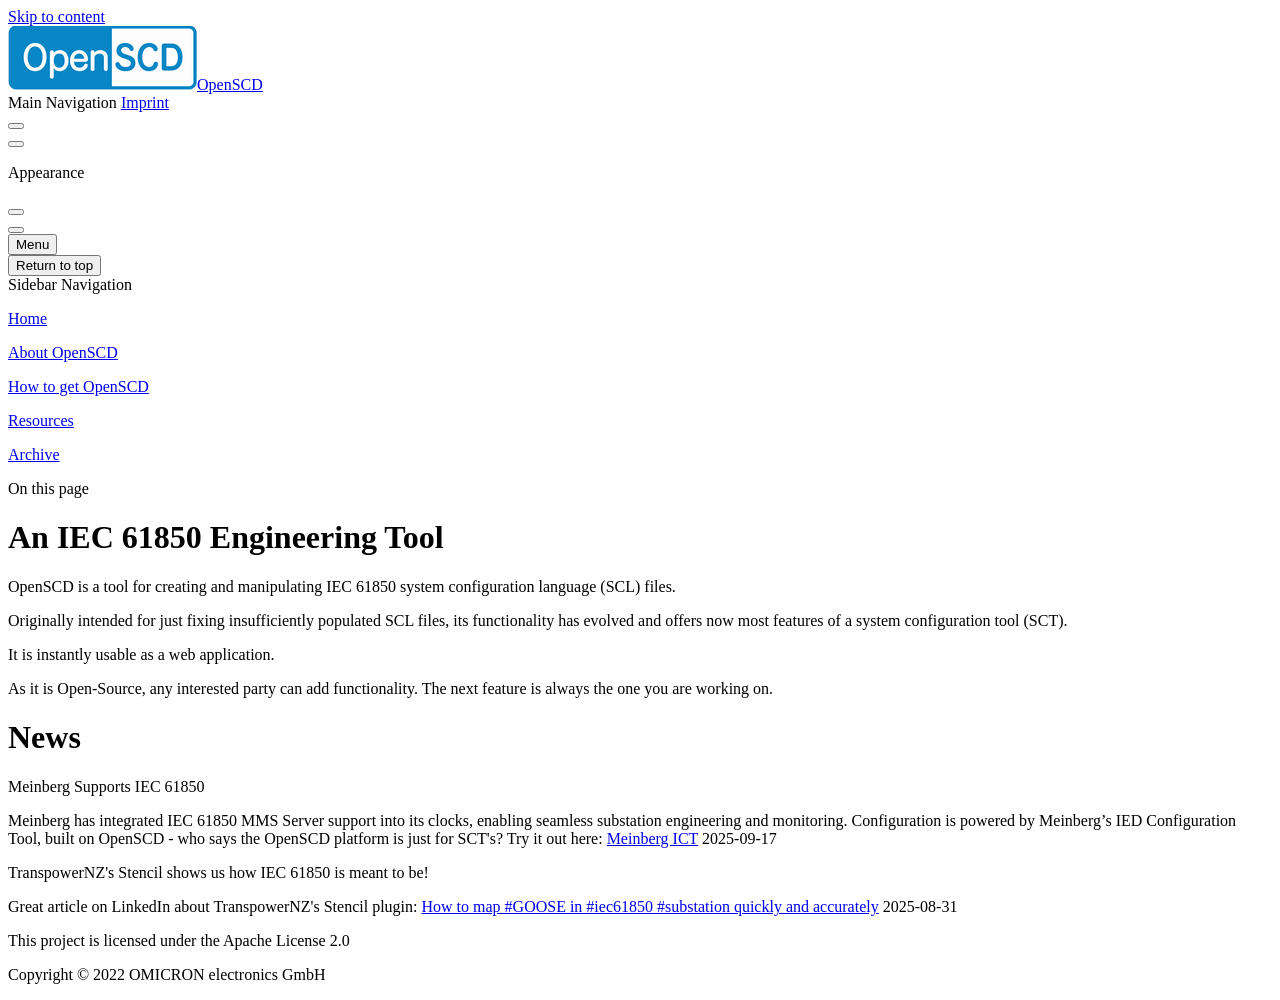
==== commit c64f5424: "Updates" ====
--- a/index.html
+++ b/index.html
@@ -18,8 +18,8 @@
     <script id="check-mac-os">document.documentElement.classList.toggle("mac",/Mac|iPhone|iPod|iPad/i.test(navigator.platform));</script>
   </head>
   <body>
-    <div id="app"><div class="Layout" data-v-5d98c3a5><!--[--><!--]--><!--[--><span tabindex="-1" data-v-0b0ada53></span><a href="#VPContent" class="VPSkipLink visually-hidden" data-v-0b0ada53>Skip to content</a><!--]--><!----><header class="VPNav" data-v-5d98c3a5 data-v-ae24b3ad><div class="VPNavBar" data-v-ae24b3ad data-v-6aa21345><div class="wrapper" data-v-6aa21345><div class="container" data-v-6aa21345><div class="title" data-v-6aa21345><div class="VPNavBarTitle has-sidebar" data-v-6aa21345 data-v-1168a8e4><a class="title" href="/openscd-org-website/" data-v-1168a8e4><!--[--><!--]--><!--[--><img class="VPImage logo" src="./logo.png" alt data-v-8426fc1a><!--]--><span data-v-1168a8e4>OpenSCD</span><!--[--><!--]--></a></div></div><div class="content" data-v-6aa21345><div class="content-body" data-v-6aa21345><!--[--><!--]--><div class="VPNavBarSearch search" data-v-6aa21345><!----></div><nav aria-labelledby="main-nav-aria-label" class="VPNavBarMenu menu" data-v-6aa21345 data-v-dc692963><span id="main-nav-aria-label" class="visually-hidden" data-v-dc692963> Main Navigation </span><!--[--><!--[--><a class="VPLink link VPNavBarMenuLink" href="/openscd-org-website/imprint.html" tabindex="0" data-v-dc692963 data-v-e56f3d57><!--[--><span data-v-e56f3d57>Imprint</span><!--]--></a><!--]--><!--]--></nav><!----><div class="VPNavBarAppearance appearance" data-v-6aa21345 data-v-6c893767><button class="VPSwitch VPSwitchAppearance" type="button" role="switch" title aria-checked="false" data-v-6c893767 data-v-5337faa4 data-v-1d5665e3><span class="check" data-v-1d5665e3><span class="icon" data-v-1d5665e3><!--[--><span class="vpi-sun sun" data-v-5337faa4></span><span class="vpi-moon moon" data-v-5337faa4></span><!--]--></span></span></button></div><div class="VPSocialLinks VPNavBarSocialLinks social-links" data-v-6aa21345 data-v-0394ad82 data-v-7bc22406><!--[--><a class="VPSocialLink no-icon" href="https://github.com/OMICRONEnergyOSS" aria-label="github" target="_blank" rel="noopener" data-v-7bc22406 data-v-bd121fe5><span class="vpi-social-github"></span></a><!--]--></div><div class="VPFlyout VPNavBarExtra extra" data-v-6aa21345 data-v-bb2aa2f0 data-v-cf11d7a2><button type="button" class="button" aria-haspopup="true" aria-expanded="false" aria-label="extra navigation" data-v-cf11d7a2><span class="vpi-more-horizontal icon" data-v-cf11d7a2></span></button><div class="menu" data-v-cf11d7a2><div class="VPMenu" data-v-cf11d7a2 data-v-b98bc113><!----><!--[--><!--[--><!----><div class="group" data-v-bb2aa2f0><div class="item appearance" data-v-bb2aa2f0><p class="label" data-v-bb2aa2f0>Appearance</p><div class="appearance-action" data-v-bb2aa2f0><button class="VPSwitch VPSwitchAppearance" type="button" role="switch" title aria-checked="false" data-v-bb2aa2f0 data-v-5337faa4 data-v-1d5665e3><span class="check" data-v-1d5665e3><span class="icon" data-v-1d5665e3><!--[--><span class="vpi-sun sun" data-v-5337faa4></span><span class="vpi-moon moon" data-v-5337faa4></span><!--]--></span></span></button></div></div></div><div class="group" data-v-bb2aa2f0><div class="item social-links" data-v-bb2aa2f0><div class="VPSocialLinks social-links-list" data-v-bb2aa2f0 data-v-7bc22406><!--[--><a class="VPSocialLink no-icon" href="https://github.com/OMICRONEnergyOSS" aria-label="github" target="_blank" rel="noopener" data-v-7bc22406 data-v-bd121fe5><span class="vpi-social-github"></span></a><!--]--></div></div></div><!--]--><!--]--></div></div></div><!--[--><!--]--><button type="button" class="VPNavBarHamburger hamburger" aria-label="mobile navigation" aria-expanded="false" aria-controls="VPNavScreen" data-v-6aa21345 data-v-e5dd9c1c><span class="container" data-v-e5dd9c1c><span class="top" data-v-e5dd9c1c></span><span class="middle" data-v-e5dd9c1c></span><span class="bottom" data-v-e5dd9c1c></span></span></button></div></div></div></div><div class="divider" data-v-6aa21345><div class="divider-line" data-v-6aa21345></div></div></div><!----></header><div class="VPLocalNav has-sidebar empty" data-v-5d98c3a5 data-v-a6f0e41e><div class="container" data-v-a6f0e41e><button class="menu" aria-expanded="false" aria-controls="VPSidebarNav" data-v-a6f0e41e><span class="vpi-align-left menu-icon" data-v-a6f0e41e></span><span class="menu-text" data-v-a6f0e41e>Menu</span></button><div class="VPLocalNavOutlineDropdown" style="--vp-vh:0px;" data-v-a6f0e41e data-v-8a42e2b4><button data-v-8a42e2b4>Return to top</button><!----></div></div></div><aside class="VPSidebar" data-v-5d98c3a5 data-v-319d5ca6><div class="curtain" data-v-319d5ca6></div><nav class="nav" id="VPSidebarNav" aria-labelledby="sidebar-aria-label" tabindex="-1" data-v-319d5ca6><span class="visually-hidden" id="sidebar-aria-label" data-v-319d5ca6> Sidebar Navigation </span><!--[--><!--]--><!--[--><div class="no-transition group" data-v-c40bc020><section class="VPSidebarItem level-0 has-active" data-v-c40bc020 data-v-b3fd67f8><!----><div class="items" data-v-b3fd67f8><!--[--><div class="VPSidebarItem level-1 is-link" data-v-b3fd67f8 data-v-b3fd67f8><div class="item" data-v-b3fd67f8><div class="indicator" data-v-b3fd67f8></div><a class="VPLink link link" href="/openscd-org-website/" data-v-b3fd67f8><!--[--><p class="text" data-v-b3fd67f8>Home</p><!--]--></a><!----></div><!----></div><div class="VPSidebarItem level-1 is-link" data-v-b3fd67f8 data-v-b3fd67f8><div class="item" data-v-b3fd67f8><div class="indicator" data-v-b3fd67f8></div><a class="VPLink link link" href="/openscd-org-website/about.html" data-v-b3fd67f8><!--[--><p class="text" data-v-b3fd67f8>About OpenSCD</p><!--]--></a><!----></div><!----></div><div class="VPSidebarItem level-1 is-link" data-v-b3fd67f8 data-v-b3fd67f8><div class="item" data-v-b3fd67f8><div class="indicator" data-v-b3fd67f8></div><a class="VPLink link link" href="/openscd-org-website/get.html" data-v-b3fd67f8><!--[--><p class="text" data-v-b3fd67f8>How to get OpenSCD</p><!--]--></a><!----></div><!----></div><div class="VPSidebarItem level-1 is-link" data-v-b3fd67f8 data-v-b3fd67f8><div class="item" data-v-b3fd67f8><div class="indicator" data-v-b3fd67f8></div><a class="VPLink link link" href="/openscd-org-website/resources.html" data-v-b3fd67f8><!--[--><p class="text" data-v-b3fd67f8>Resources</p><!--]--></a><!----></div><!----></div><div class="VPSidebarItem level-1 is-link" data-v-b3fd67f8 data-v-b3fd67f8><div class="item" data-v-b3fd67f8><div class="indicator" data-v-b3fd67f8></div><a class="VPLink link link" href="/openscd-org-website/archive.html" data-v-b3fd67f8><!--[--><p class="text" data-v-b3fd67f8>Archive</p><!--]--></a><!----></div><!----></div><!--]--></div></section></div><!--]--><!--[--><!--]--></nav></aside><div class="VPContent has-sidebar" id="VPContent" data-v-5d98c3a5 data-v-1428d186><div class="VPDoc has-sidebar has-aside" data-v-1428d186 data-v-39a288b8><!--[--><!--]--><div class="container" data-v-39a288b8><div class="aside" data-v-39a288b8><div class="aside-curtain" data-v-39a288b8></div><div class="aside-container" data-v-39a288b8><div class="aside-content" data-v-39a288b8><div class="VPDocAside" data-v-39a288b8 data-v-3f215769><!--[--><!--]--><!--[--><!--]--><nav aria-labelledby="doc-outline-aria-label" class="VPDocAsideOutline" data-v-3f215769 data-v-a5bbad30><div class="content" data-v-a5bbad30><div class="outline-marker" data-v-a5bbad30></div><div aria-level="2" class="outline-title" id="doc-outline-aria-label" role="heading" data-v-a5bbad30>On this page</div><ul class="VPDocOutlineItem root" data-v-a5bbad30 data-v-b933a997><!--[--><!--]--></ul></div></nav><!--[--><!--]--><div class="spacer" data-v-3f215769></div><!--[--><!--]--><!----><!--[--><!--]--><!--[--><!--]--></div></div></div></div><div class="content" data-v-39a288b8><div class="content-container" data-v-39a288b8><!--[--><!--]--><main class="main" data-v-39a288b8><div style="position:relative;" class="vp-doc _openscd-org-website_" data-v-39a288b8><div><h1 id="an-iec-61850-engineering-tool" tabindex="-1">An IEC 61850 Engineering Tool <a class="header-anchor" href="#an-iec-61850-engineering-tool" aria-label="Permalink to &quot;An IEC 61850 Engineering Tool&quot;">​</a></h1><p>OpenSCD is a tool for creating and manipulating IEC 61850 system configuration language (SCL) files.</p><p>Originally intended for just fixing insufficiently populated SCL files, its functionality has evolved and offers now most features of a system configuration tool (SCT).</p><p>It is instantly usable as a web application.</p><p>As it is Open-Source, any interested party can add functionality. The next feature is always the one you are working on.</p><h1 id="news" tabindex="-1">News <a class="header-anchor" href="#news" aria-label="Permalink to &quot;News&quot;">​</a></h1><div class="info custom-block"><p class="custom-block-title">Meinberg Supports IEC 61850</p><p>Meinberg has integrated IEC 61850 MMS Server support into its clocks, enabling seamless substation engineering and monitoring. Configuration is powered by Meinberg’s IED Configuration Tool, built on OpenSCD - who says the OpenSCD platform is just for SCT&#39;s? Try it out here: <a href="https://meinberg-sync.github.io/mbg-open-scd" target="_blank" rel="noreferrer">Meinberg ICT</a> <span class="VPBadge info"><!--[-->2025-09-17<!--]--></span></p></div><div class="info custom-block"><p class="custom-block-title">TranspowerNZ&#39;s Stencil shows us how IEC 61850 is meant to be!</p><p>Great article on LinkedIn about TranspowerNZ&#39;s Stencil plugin: <a href="https://www.linkedin.com/feed/update/urn:li:activity:7362026193035939842/" target="_blank" rel="noreferrer">How to map #GOOSE in #iec61850 #substation quickly and accurately</a> <span class="VPBadge info"><!--[-->2025-08-31<!--]--></span></p></div></div></div></main><!----><!--[--><!--]--></div></div></div><!--[--><!--]--></div></div><footer class="VPFooter has-sidebar" data-v-5d98c3a5 data-v-e315a0ad><div class="container" data-v-e315a0ad><p class="message" data-v-e315a0ad>This project is licensed under the Apache License 2.0</p><p class="copyright" data-v-e315a0ad>Copyright © 2022 OMICRON electronics GmbH</p></div></footer><!--[--><!--]--></div></div>
-    <script>window.__VP_HASH_MAP__=JSON.parse("{\"about.md\":\"BwL-FP20\",\"archive.md\":\"U1j8yFBc\",\"get.md\":\"BFtlz0uf\",\"imprint.md\":\"Bj7sX6Vu\",\"index.md\":\"DSIWDqCK\",\"resources.md\":\"IaQI7dn_\"}");window.__VP_SITE_DATA__=JSON.parse("{\"lang\":\"en-US\",\"dir\":\"ltr\",\"title\":\"OpenSCD\",\"description\":\"Open Source System Configuration Designer\",\"base\":\"/openscd-org-website/\",\"head\":[],\"router\":{\"prefetchLinks\":true},\"appearance\":true,\"themeConfig\":{\"nav\":[{\"link\":\"imprint\",\"text\":\"Imprint\"}],\"sidebar\":[{\"link\":\"/\",\"text\":\"Home\"},{\"link\":\"about\",\"text\":\"About OpenSCD\"},{\"link\":\"get\",\"text\":\"How to get OpenSCD\"},{\"link\":\"resources\",\"text\":\"Resources\"},{\"link\":\"archive\",\"text\":\"Archive\"}],\"socialLinks\":[{\"icon\":\"github\",\"link\":\"https://github.com/OMICRONEnergyOSS\"}],\"logo\":\"./logo.png\",\"outline\":[2,3],\"footer\":{\"message\":\"This project is licensed under the Apache License 2.0\",\"copyright\":\"Copyright © 2022 OMICRON electronics GmbH\"},\"docFooter\":{\"prev\":false,\"next\":false}},\"locales\":{},\"scrollOffset\":134,\"cleanUrls\":false}");</script>
+    <div id="app"><div class="Layout" data-v-5d98c3a5><!--[--><!--]--><!--[--><span tabindex="-1" data-v-0b0ada53></span><a href="#VPContent" class="VPSkipLink visually-hidden" data-v-0b0ada53>Skip to content</a><!--]--><!----><header class="VPNav" data-v-5d98c3a5 data-v-ae24b3ad><div class="VPNavBar" data-v-ae24b3ad data-v-6aa21345><div class="wrapper" data-v-6aa21345><div class="container" data-v-6aa21345><div class="title" data-v-6aa21345><div class="VPNavBarTitle has-sidebar" data-v-6aa21345 data-v-1168a8e4><a class="title" href="/openscd-org-website/" data-v-1168a8e4><!--[--><!--]--><!--[--><img class="VPImage logo" src="logo.png" alt data-v-8426fc1a><!--]--><span data-v-1168a8e4>OpenSCD</span><!--[--><!--]--></a></div></div><div class="content" data-v-6aa21345><div class="content-body" data-v-6aa21345><!--[--><!--]--><div class="VPNavBarSearch search" data-v-6aa21345><!----></div><nav aria-labelledby="main-nav-aria-label" class="VPNavBarMenu menu" data-v-6aa21345 data-v-dc692963><span id="main-nav-aria-label" class="visually-hidden" data-v-dc692963> Main Navigation </span><!--[--><!--[--><a class="VPLink link VPNavBarMenuLink" href="/openscd-org-website/imprint.html" tabindex="0" data-v-dc692963 data-v-e56f3d57><!--[--><span data-v-e56f3d57>Imprint</span><!--]--></a><!--]--><!--]--></nav><!----><div class="VPNavBarAppearance appearance" data-v-6aa21345 data-v-6c893767><button class="VPSwitch VPSwitchAppearance" type="button" role="switch" title aria-checked="false" data-v-6c893767 data-v-5337faa4 data-v-1d5665e3><span class="check" data-v-1d5665e3><span class="icon" data-v-1d5665e3><!--[--><span class="vpi-sun sun" data-v-5337faa4></span><span class="vpi-moon moon" data-v-5337faa4></span><!--]--></span></span></button></div><div class="VPSocialLinks VPNavBarSocialLinks social-links" data-v-6aa21345 data-v-0394ad82 data-v-7bc22406><!--[--><a class="VPSocialLink no-icon" href="https://github.com/OMICRONEnergyOSS" aria-label="github" target="_blank" rel="noopener" data-v-7bc22406 data-v-bd121fe5><span class="vpi-social-github"></span></a><!--]--></div><div class="VPFlyout VPNavBarExtra extra" data-v-6aa21345 data-v-bb2aa2f0 data-v-cf11d7a2><button type="button" class="button" aria-haspopup="true" aria-expanded="false" aria-label="extra navigation" data-v-cf11d7a2><span class="vpi-more-horizontal icon" data-v-cf11d7a2></span></button><div class="menu" data-v-cf11d7a2><div class="VPMenu" data-v-cf11d7a2 data-v-b98bc113><!----><!--[--><!--[--><!----><div class="group" data-v-bb2aa2f0><div class="item appearance" data-v-bb2aa2f0><p class="label" data-v-bb2aa2f0>Appearance</p><div class="appearance-action" data-v-bb2aa2f0><button class="VPSwitch VPSwitchAppearance" type="button" role="switch" title aria-checked="false" data-v-bb2aa2f0 data-v-5337faa4 data-v-1d5665e3><span class="check" data-v-1d5665e3><span class="icon" data-v-1d5665e3><!--[--><span class="vpi-sun sun" data-v-5337faa4></span><span class="vpi-moon moon" data-v-5337faa4></span><!--]--></span></span></button></div></div></div><div class="group" data-v-bb2aa2f0><div class="item social-links" data-v-bb2aa2f0><div class="VPSocialLinks social-links-list" data-v-bb2aa2f0 data-v-7bc22406><!--[--><a class="VPSocialLink no-icon" href="https://github.com/OMICRONEnergyOSS" aria-label="github" target="_blank" rel="noopener" data-v-7bc22406 data-v-bd121fe5><span class="vpi-social-github"></span></a><!--]--></div></div></div><!--]--><!--]--></div></div></div><!--[--><!--]--><button type="button" class="VPNavBarHamburger hamburger" aria-label="mobile navigation" aria-expanded="false" aria-controls="VPNavScreen" data-v-6aa21345 data-v-e5dd9c1c><span class="container" data-v-e5dd9c1c><span class="top" data-v-e5dd9c1c></span><span class="middle" data-v-e5dd9c1c></span><span class="bottom" data-v-e5dd9c1c></span></span></button></div></div></div></div><div class="divider" data-v-6aa21345><div class="divider-line" data-v-6aa21345></div></div></div><!----></header><div class="VPLocalNav has-sidebar empty" data-v-5d98c3a5 data-v-a6f0e41e><div class="container" data-v-a6f0e41e><button class="menu" aria-expanded="false" aria-controls="VPSidebarNav" data-v-a6f0e41e><span class="vpi-align-left menu-icon" data-v-a6f0e41e></span><span class="menu-text" data-v-a6f0e41e>Menu</span></button><div class="VPLocalNavOutlineDropdown" style="--vp-vh:0px;" data-v-a6f0e41e data-v-8a42e2b4><button data-v-8a42e2b4>Return to top</button><!----></div></div></div><aside class="VPSidebar" data-v-5d98c3a5 data-v-319d5ca6><div class="curtain" data-v-319d5ca6></div><nav class="nav" id="VPSidebarNav" aria-labelledby="sidebar-aria-label" tabindex="-1" data-v-319d5ca6><span class="visually-hidden" id="sidebar-aria-label" data-v-319d5ca6> Sidebar Navigation </span><!--[--><!--]--><!--[--><div class="no-transition group" data-v-c40bc020><section class="VPSidebarItem level-0 has-active" data-v-c40bc020 data-v-b3fd67f8><!----><div class="items" data-v-b3fd67f8><!--[--><div class="VPSidebarItem level-1 is-link" data-v-b3fd67f8 data-v-b3fd67f8><div class="item" data-v-b3fd67f8><div class="indicator" data-v-b3fd67f8></div><a class="VPLink link link" href="/openscd-org-website/" data-v-b3fd67f8><!--[--><p class="text" data-v-b3fd67f8>Home</p><!--]--></a><!----></div><!----></div><div class="VPSidebarItem level-1 is-link" data-v-b3fd67f8 data-v-b3fd67f8><div class="item" data-v-b3fd67f8><div class="indicator" data-v-b3fd67f8></div><a class="VPLink link link" href="/openscd-org-website/about.html" data-v-b3fd67f8><!--[--><p class="text" data-v-b3fd67f8>About OpenSCD</p><!--]--></a><!----></div><!----></div><div class="VPSidebarItem level-1 is-link" data-v-b3fd67f8 data-v-b3fd67f8><div class="item" data-v-b3fd67f8><div class="indicator" data-v-b3fd67f8></div><a class="VPLink link link" href="/openscd-org-website/get.html" data-v-b3fd67f8><!--[--><p class="text" data-v-b3fd67f8>How to get OpenSCD</p><!--]--></a><!----></div><!----></div><div class="VPSidebarItem level-1 is-link" data-v-b3fd67f8 data-v-b3fd67f8><div class="item" data-v-b3fd67f8><div class="indicator" data-v-b3fd67f8></div><a class="VPLink link link" href="/openscd-org-website/resources.html" data-v-b3fd67f8><!--[--><p class="text" data-v-b3fd67f8>Resources</p><!--]--></a><!----></div><!----></div><div class="VPSidebarItem level-1 is-link" data-v-b3fd67f8 data-v-b3fd67f8><div class="item" data-v-b3fd67f8><div class="indicator" data-v-b3fd67f8></div><a class="VPLink link link" href="/openscd-org-website/archive.html" data-v-b3fd67f8><!--[--><p class="text" data-v-b3fd67f8>Archive</p><!--]--></a><!----></div><!----></div><!--]--></div></section></div><!--]--><!--[--><!--]--></nav></aside><div class="VPContent has-sidebar" id="VPContent" data-v-5d98c3a5 data-v-1428d186><div class="VPDoc has-sidebar has-aside" data-v-1428d186 data-v-39a288b8><!--[--><!--]--><div class="container" data-v-39a288b8><div class="aside" data-v-39a288b8><div class="aside-curtain" data-v-39a288b8></div><div class="aside-container" data-v-39a288b8><div class="aside-content" data-v-39a288b8><div class="VPDocAside" data-v-39a288b8 data-v-3f215769><!--[--><!--]--><!--[--><!--]--><nav aria-labelledby="doc-outline-aria-label" class="VPDocAsideOutline" data-v-3f215769 data-v-a5bbad30><div class="content" data-v-a5bbad30><div class="outline-marker" data-v-a5bbad30></div><div aria-level="2" class="outline-title" id="doc-outline-aria-label" role="heading" data-v-a5bbad30>On this page</div><ul class="VPDocOutlineItem root" data-v-a5bbad30 data-v-b933a997><!--[--><!--]--></ul></div></nav><!--[--><!--]--><div class="spacer" data-v-3f215769></div><!--[--><!--]--><!----><!--[--><!--]--><!--[--><!--]--></div></div></div></div><div class="content" data-v-39a288b8><div class="content-container" data-v-39a288b8><!--[--><!--]--><main class="main" data-v-39a288b8><div style="position:relative;" class="vp-doc _openscd-org-website_" data-v-39a288b8><div><h1 id="an-iec-61850-engineering-tool" tabindex="-1">An IEC 61850 Engineering Tool <a class="header-anchor" href="#an-iec-61850-engineering-tool" aria-label="Permalink to &quot;An IEC 61850 Engineering Tool&quot;">​</a></h1><p>OpenSCD is a tool for creating and manipulating IEC 61850 system configuration language (SCL) files.</p><p>Originally intended for just fixing insufficiently populated SCL files, its functionality has evolved and offers now most features of a system configuration tool (SCT).</p><p>It is instantly usable as a web application.</p><p>As it is Open-Source, any interested party can add functionality. The next feature is always the one you are working on.</p><h1 id="news" tabindex="-1">News <a class="header-anchor" href="#news" aria-label="Permalink to &quot;News&quot;">​</a></h1><div class="info custom-block"><p class="custom-block-title">Meinberg Supports IEC 61850</p><p>Meinberg has integrated IEC 61850 MMS Server support into its clocks, enabling seamless substation engineering and monitoring. Configuration is powered by Meinberg’s IED Configuration Tool, built on OpenSCD - who says the OpenSCD platform is just for SCT&#39;s? Try it out here: <a href="https://meinberg-sync.github.io/mbg-open-scd" target="_blank" rel="noreferrer">Meinberg ICT</a> <span class="VPBadge info"><!--[-->2025-09-17<!--]--></span></p></div><div class="info custom-block"><p class="custom-block-title">TranspowerNZ&#39;s Stencil shows us how IEC 61850 is meant to be!</p><p>Great article on LinkedIn about TranspowerNZ&#39;s Stencil plugin: <a href="https://www.linkedin.com/feed/update/urn:li:activity:7362026193035939842/" target="_blank" rel="noreferrer">How to map #GOOSE in #iec61850 #substation quickly and accurately</a> <span class="VPBadge info"><!--[-->2025-08-31<!--]--></span></p></div></div></div></main><!----><!--[--><!--]--></div></div></div><!--[--><!--]--></div></div><footer class="VPFooter has-sidebar" data-v-5d98c3a5 data-v-e315a0ad><div class="container" data-v-e315a0ad><p class="message" data-v-e315a0ad>This project is licensed under the Apache License 2.0</p><p class="copyright" data-v-e315a0ad>Copyright © 2022 OMICRON electronics GmbH</p></div></footer><!--[--><!--]--></div></div>
+    <script>window.__VP_HASH_MAP__=JSON.parse("{\"about.md\":\"BwL-FP20\",\"archive.md\":\"U1j8yFBc\",\"get.md\":\"BFtlz0uf\",\"imprint.md\":\"Bj7sX6Vu\",\"index.md\":\"DSIWDqCK\",\"resources.md\":\"IaQI7dn_\"}");window.__VP_SITE_DATA__=JSON.parse("{\"lang\":\"en-US\",\"dir\":\"ltr\",\"title\":\"OpenSCD\",\"description\":\"Open Source System Configuration Designer\",\"base\":\"/openscd-org-website/\",\"head\":[],\"router\":{\"prefetchLinks\":true},\"appearance\":true,\"themeConfig\":{\"nav\":[{\"link\":\"imprint\",\"text\":\"Imprint\"}],\"sidebar\":[{\"link\":\"/\",\"text\":\"Home\"},{\"link\":\"about\",\"text\":\"About OpenSCD\"},{\"link\":\"get\",\"text\":\"How to get OpenSCD\"},{\"link\":\"resources\",\"text\":\"Resources\"},{\"link\":\"archive\",\"text\":\"Archive\"}],\"socialLinks\":[{\"icon\":\"github\",\"link\":\"https://github.com/OMICRONEnergyOSS\"}],\"logo\":\"logo.png\",\"outline\":[2,3],\"footer\":{\"message\":\"This project is licensed under the Apache License 2.0\",\"copyright\":\"Copyright © 2022 OMICRON electronics GmbH\"},\"docFooter\":{\"prev\":false,\"next\":false}},\"locales\":{},\"scrollOffset\":134,\"cleanUrls\":false}");</script>
     
   </body>
 </html>
